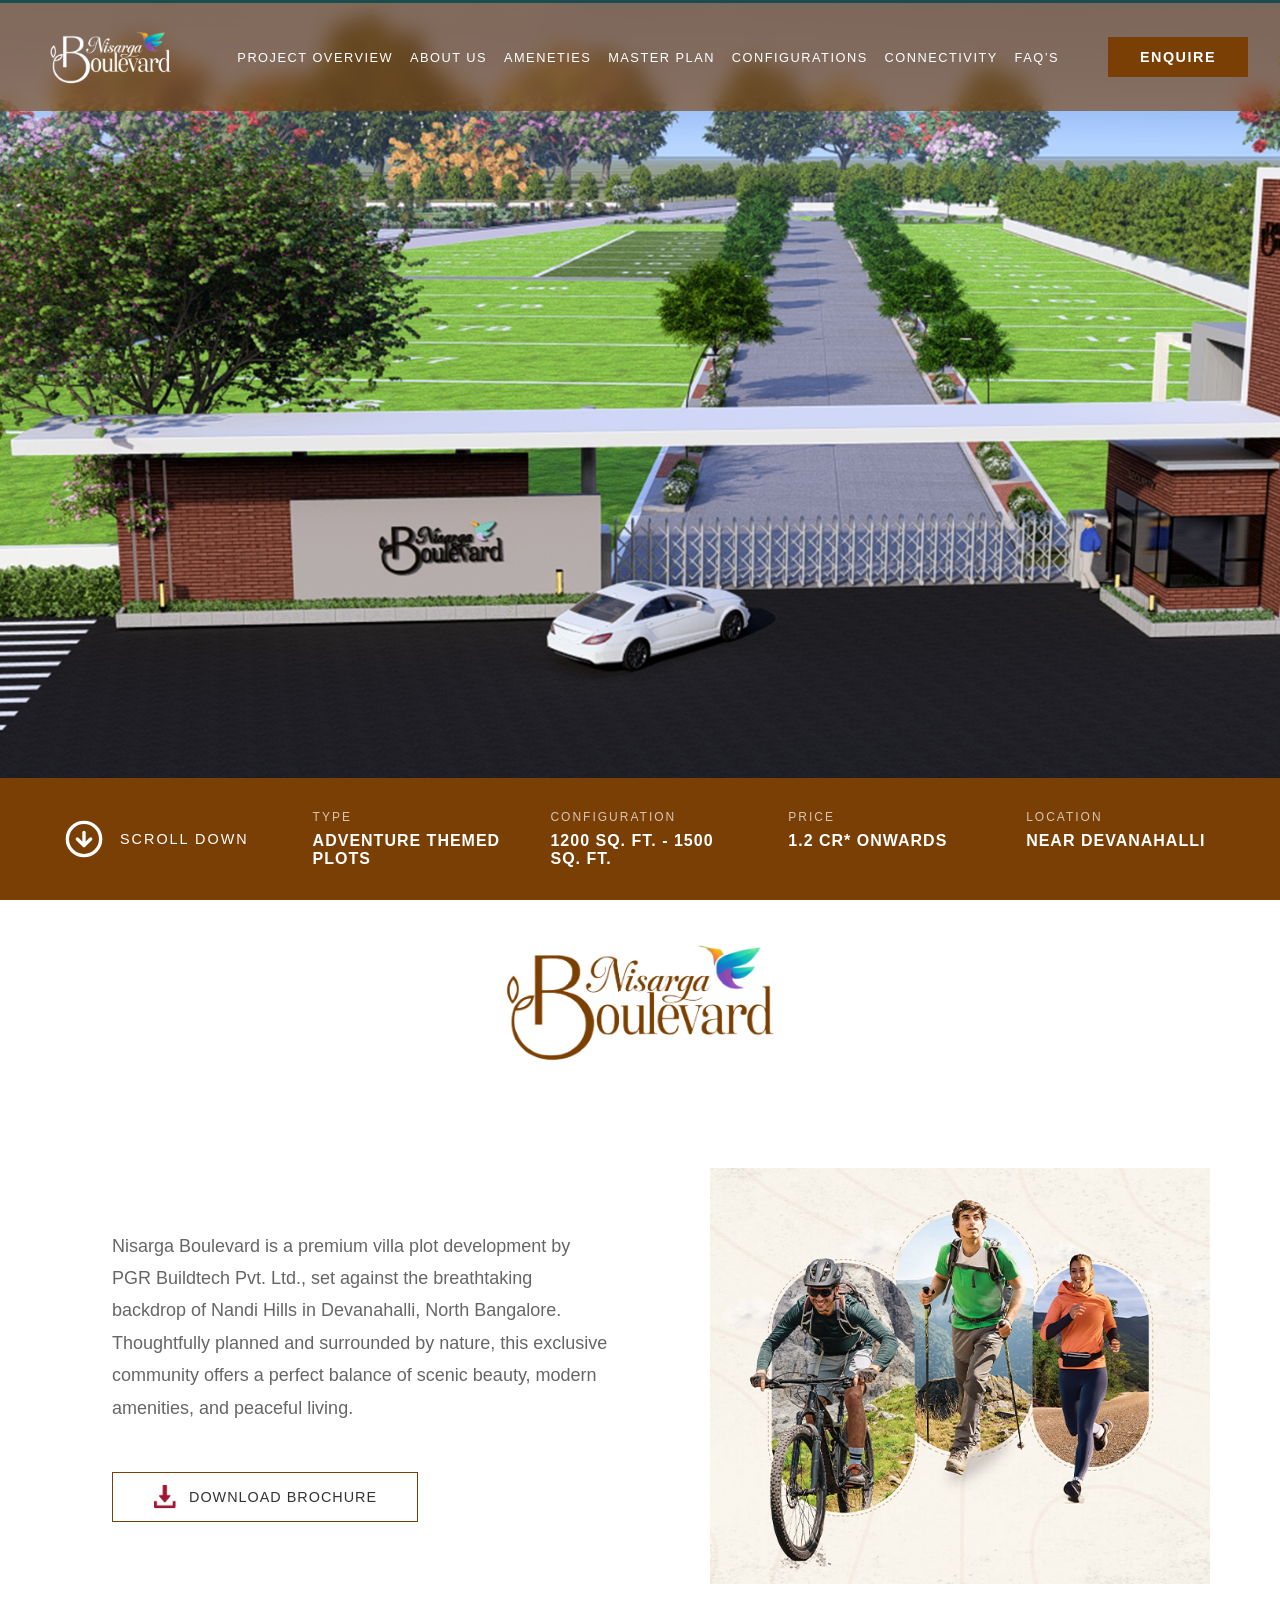
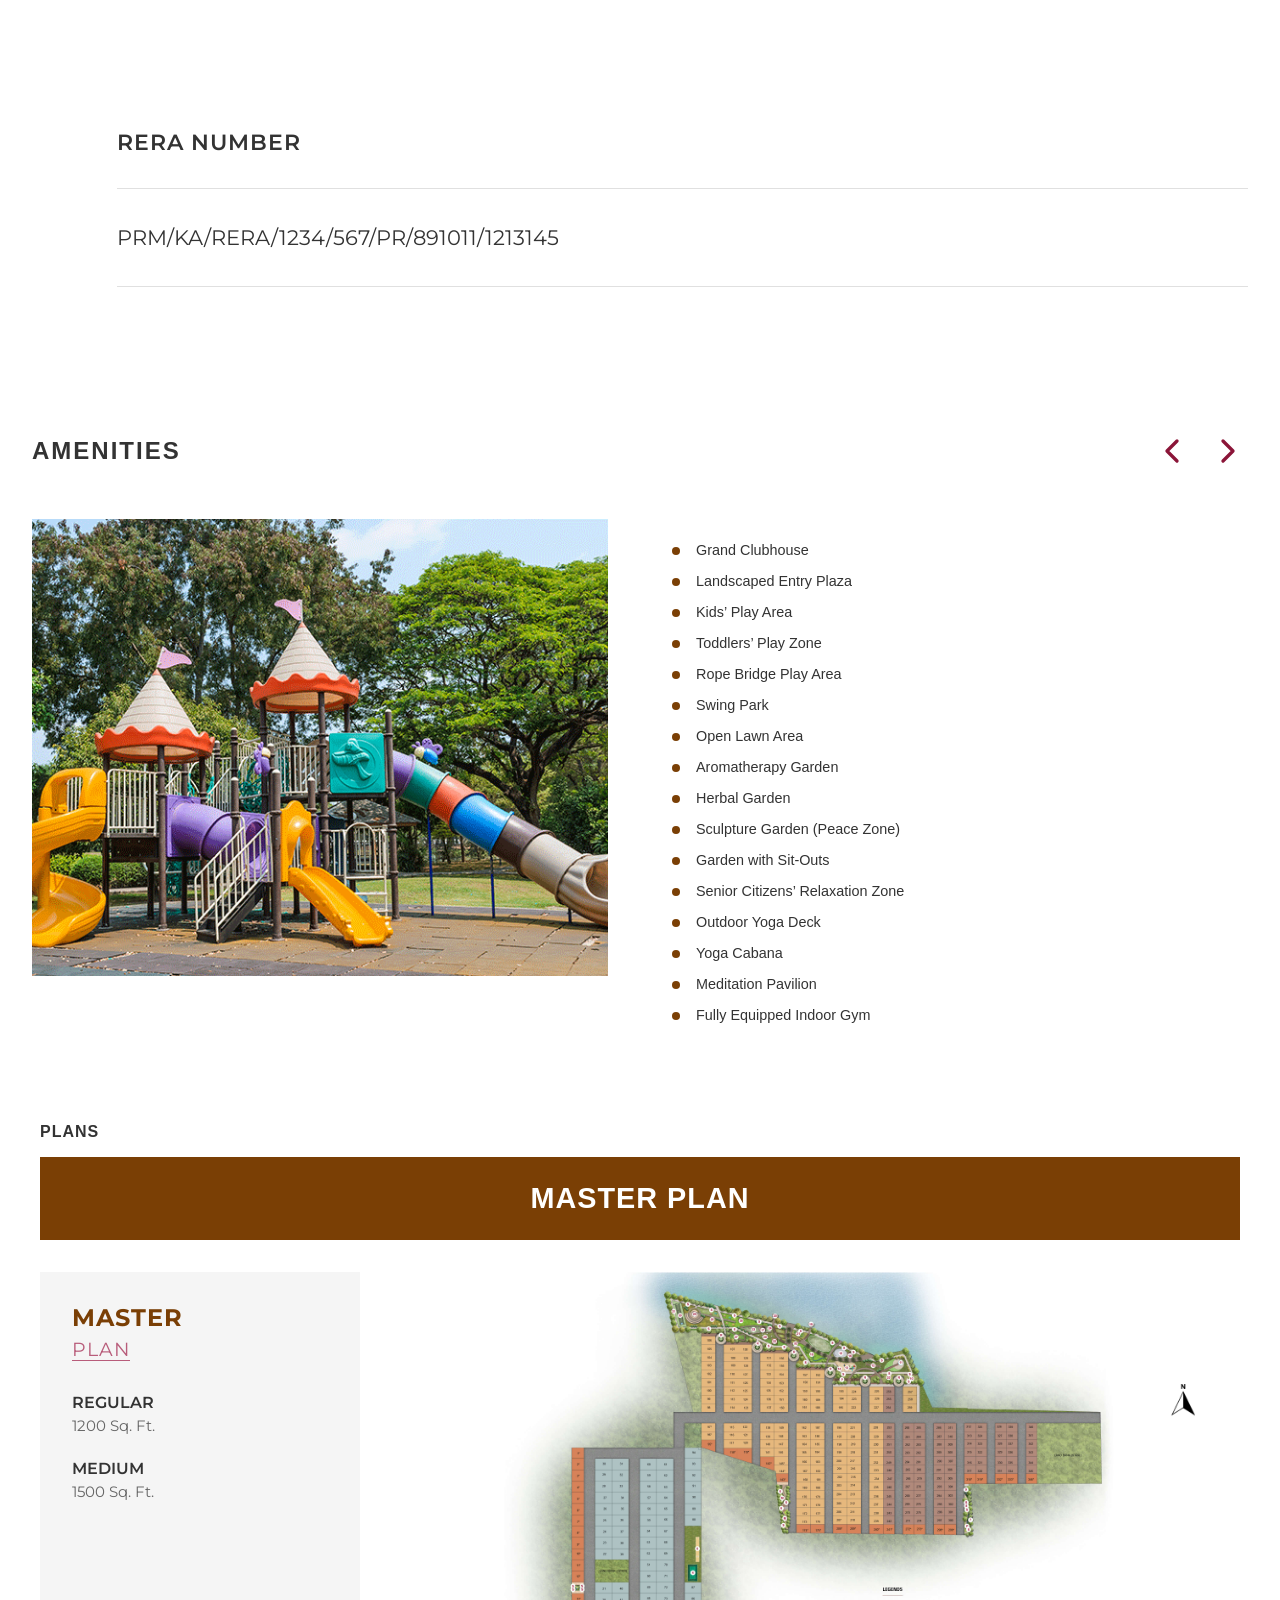
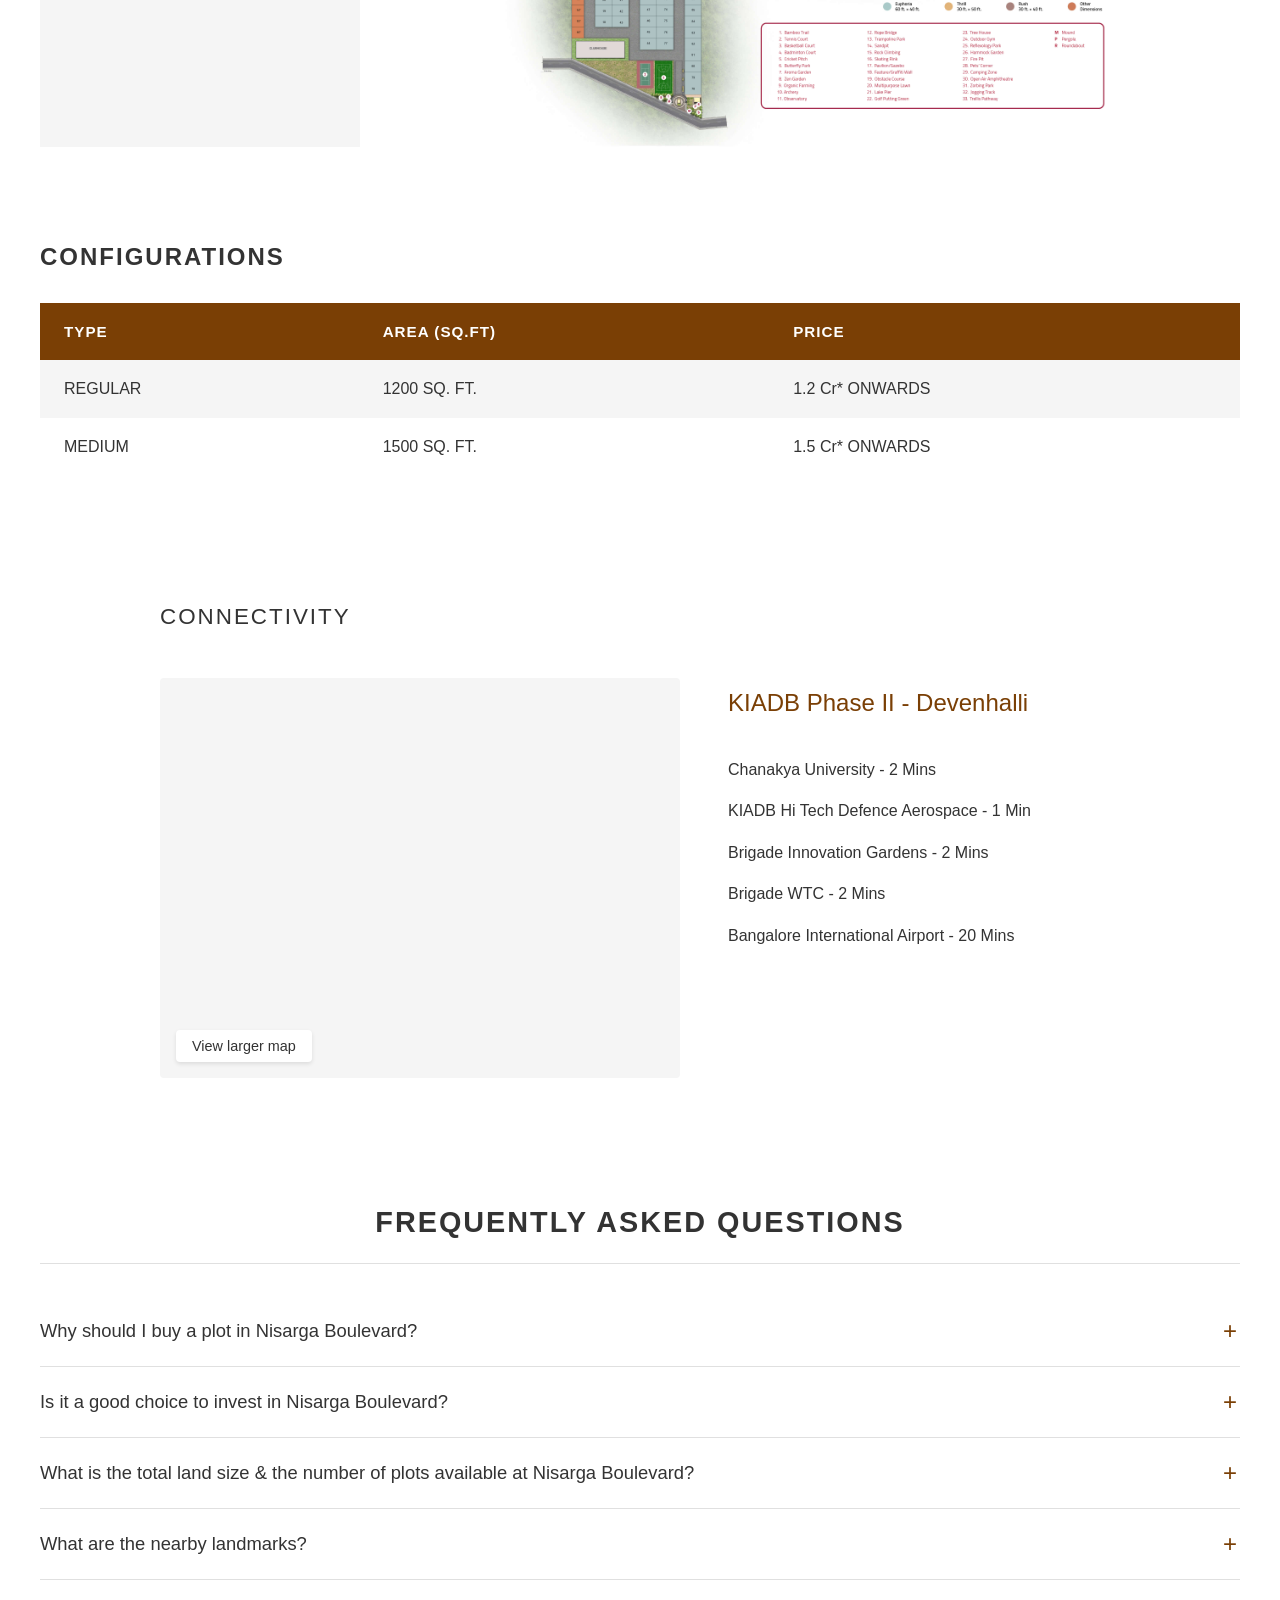
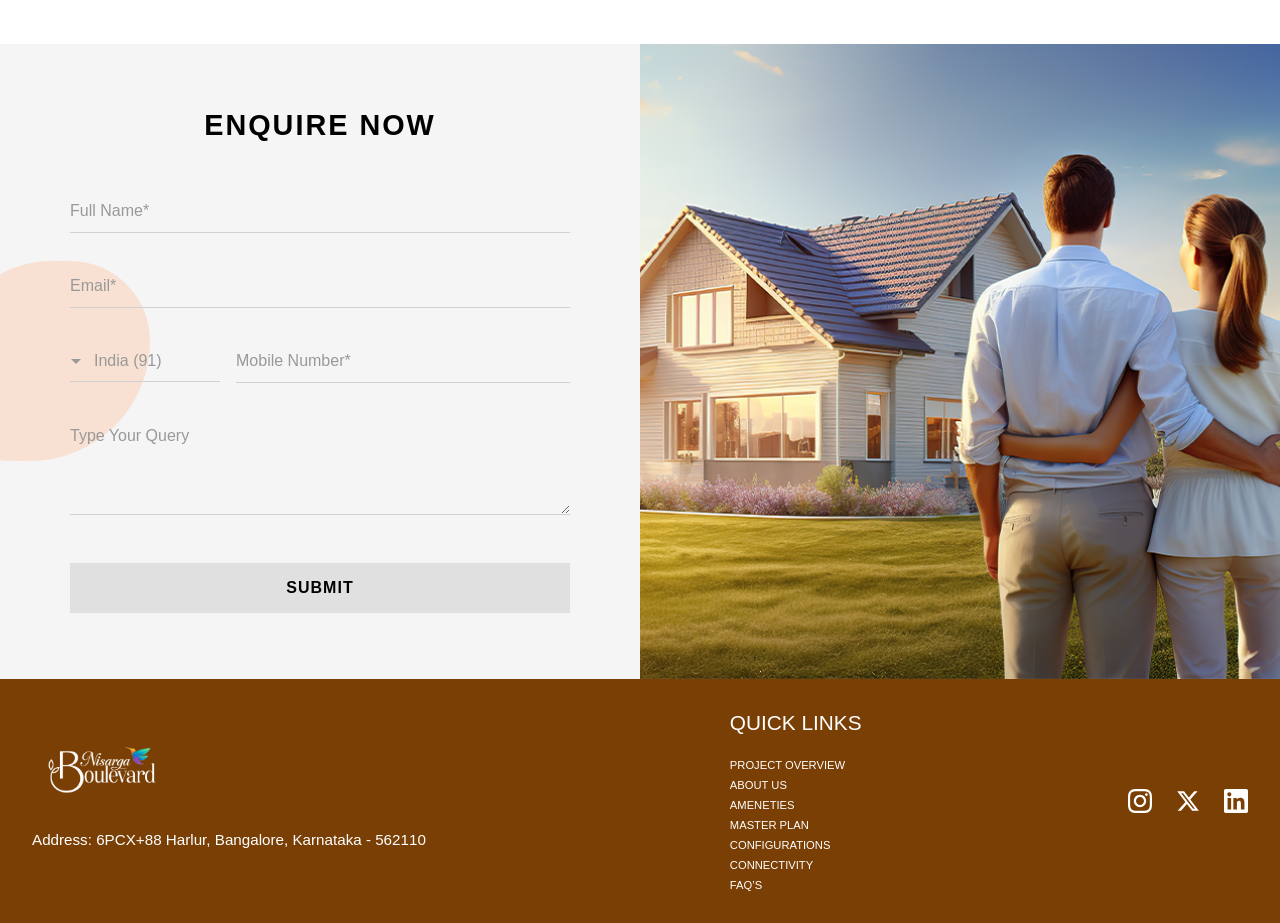
==== index.html @ 6117f3c2 "Changes completed" ====
<!DOCTYPE html>
<html lang="en">
<head>
    <meta charset="UTF-8">
    <meta name="viewport" content="width=device-width, initial-scale=1.0">
    <title>Century - Thinking Ahead</title>
    <link rel="preconnect" href="https://fonts.googleapis.com">
    <link rel="preconnect" href="https://fonts.gstatic.com" crossorigin>
    <link href="https://fonts.googleapis.com/css2?family=Montserrat:wght@300;400;600&display=swap" rel="stylesheet">
    <link rel="stylesheet" href="styles/globals.css">
    <link rel="stylesheet" href="components/navbar/navbar.css">
    <link rel="stylesheet" href="components/hero/hero.css">
    <link rel="stylesheet" href="components/middle/middle.css">
    <link rel="stylesheet" href="components/section2/section2.css">
    <link rel="stylesheet" href="components/section3/section3.css">
    <link rel="stylesheet" href="components/section4/section4.css">
    <link rel="stylesheet" href="components/section5/section5.css">
    <link rel="stylesheet" href="components/section6/section6.css">
    <link rel="stylesheet" href="components/section7/section7.css">
    <link rel="stylesheet" href="components/section8/section8.css">
    <link rel="stylesheet" href="components/section9/section9.css">
    <link rel="stylesheet" href="components/section9/section9.css">
    <link rel="stylesheet" href="components/section10/section10.css">
    <link rel="stylesheet" href="components/section11/section11.css">
</head>
    <body>
    <!-- Navbar Section -->
    <nav class="navbar" id="navbar">
        <div class="navbar-container">
            <!-- Logo -->
            <a href="#Home" class="logo">
                <img src="./public/images/logo-white.png" alt="Century Logo" class="logo-image">
            </a>

            <!-- Navigation Links -->
            <div class="nav-links">
                <a href="#Home">PROJECT OVERVIEW</a>
                <a href="#About">ABOUT US</a>
                <a href="#Amenities">AMENETIES</a>
                <a href="#masterplan">MASTER PLAN</a>
                <a href="#Configurations">CONFIGURATIONS</a>
                <a href="#Connectivity">CONNECTIVITY</a>
                <a href="#FAQ">FAQ’S</a>
            </div>

            <!-- Enquire Button -->
            <a href="#Enquiry" class="enquire-button">ENQUIRE</a>

            <!-- Mobile Menu Icon -->
            <button class="menu-icon" id="menuToggle" aria-label="Toggle menu">
                <span></span>
                <span></span>
                <span></span>
            </button>
        </div>

        <!-- Mobile Menu -->
        <div class="mobile-menu" id="mobileMenu">
            <a href="#Home">PROJECT OVERVIEWUS</a>
            <a href="#About">ABOUT US</a>
            <a href="#Amenities">AMENETIES</a>
            <a href="#masterplan">MASTER PLAN</a>
            <a href="#Configurations">CONFIGURATIONS</a>
            <a href="#Connectivity">CONNECTIVITY</a>
            <a href="#FAQ">FAQ’S</a>
            <button class="mobile-enquire-button">ENQUIRE</button>
        </div>
    </nav>

    <!-- Hero Section -->
    <section class="hero" id="Home">
        <!-- Background Images with Fade Animation -->
        <div class="hero-background">
            <div class="hero-image active" id="heroImage1"></div>
            <div class="hero-image" id="heroImage2"></div>
            <!-- Overlay -->
            <div class="hero-overlay"></div>
        </div>

        <!-- Hero Content -->
        <div class="hero-content">
            <div class="download-icon">
                <img src="components/downloadlogo.png" alt="Download" class="download-icon-image">
            </div>
            <!-- <div class="hero-left">
                <h2 class="hero-subtitle">SEEK THE ADVENTURE IN YOU</h2>
                <p class="hero-description">Plots packed with thrills overlooking Nandi Hills</p>
            </div> -->
        </div>

        <!-- Property Info Bar -->
        <div class="property-info-bar">
            <div class="scroll-indicator">
                <svg viewBox="0 0 24 24" fill="none" xmlns="http://www.w3.org/2000/svg">
                    <circle cx="12" cy="12" r="10" stroke="white" stroke-width="2" fill="none"/>
                    <path d="M12 8v8M8 12l4 4 4-4" stroke="white" stroke-width="2" stroke-linecap="round" stroke-linejoin="round"/>
                </svg>
                <span>SCROLL DOWN</span>
            </div>
            <div class="property-details">
                <div class="property-item">
                    <span class="property-label">TYPE</span>
                    <span class="property-value">ADVENTURE THEMED PLOTS</span>
                </div>
                <div class="property-item">
                    <span class="property-label">CONFIGURATION</span>
                    <span class="property-value">1200 SQ. FT. - 1500 SQ. FT.</span>
                </div>
                <div class="property-item">
                    <span class="property-label">PRICE</span>
                    <span class="property-value">1.2 Cr* Onwards</span>
                </div>
                <div class="property-item">
                    <span class="property-label">LOCATION</span>
                    <span class="property-value">NEAR DEVANAHALLI</span>
                </div>
            </div>
        </div>
    </section>

    <!-- Middle Section -->
    <section class="middle-section">
        <div class="middle-container">
            <img src="./public/images/logo-colored.png" alt="Century Trails" class="middle-image">
        </div>
    </section>

    <!-- Section 2 -->
    <section class="section2" id="About">
        <div class="section2-container">
            <!-- Left Side - Text Content -->
            <div class="section2-left">
                <div class="section2-text">
                    <p>Nisarga Boulevard is a premium villa plot development by PGR Buildtech Pvt. Ltd., set against the breathtaking backdrop of Nandi Hills in Devanahalli, North Bangalore. Thoughtfully planned and surrounded by nature, this exclusive community offers a perfect balance of scenic beauty, modern amenities, and peaceful living.</p>
                </div>
                <a href="#Enquiry" class="download-brochure-button">
                    <img src="components/section3/m21.png" alt="Download Brochure" class="download-brochure-icon">
                    DOWNLOAD BROCHURE
                </a>
            </div>

            <!-- Right Side - Image Collage -->
            <div class="section2-right">
                <img src="components/section2/page2.jpg" alt="Adventure Activities" class="section2-image">
            </div>
        </div>
    </section>

    <!-- Section 3 - RERA Numbers -->
    <section class="section3">
        <div class="section3-container">
            <h2 class="section3-heading">RERA NUMBER</h2>
            <div class="section3-divider"></div>
            <div class="section3-rera-list">
                <p class="rera-number">PRM/KA/RERA/1234/567/PR/891011/1213145</p>
            </div>
            <div class="section3-divider-bottom"></div>
        </div>
    </section>

    <!-- Section 4 - Amenities -->
    <section class="section4" id="Amenities">
        <div class="section4-header">
            <h2 class="section4-header-title">AMENITIES</h2>
            <div class="section4-nav-arrows">
                <button class="nav-arrow" id="amenitiesPrev" aria-label="Previous">
                    <svg viewBox="0 0 24 24" fill="none" xmlns="http://www.w3.org/2000/svg">
                        <path d="M15 18l-6-6 6-6" stroke="currentColor" stroke-width="2" stroke-linecap="round" stroke-linejoin="round"/>
                    </svg>
                </button>
                <button class="nav-arrow" id="amenitiesNext" aria-label="Next">
                    <svg viewBox="0 0 24 24" fill="none" xmlns="http://www.w3.org/2000/svg">
                        <path d="M9 18l6-6-6-6" stroke="currentColor" stroke-width="2" stroke-linecap="round" stroke-linejoin="round"/>
                    </svg>
                </button>
            </div>
        </div>
        <div class="section4-container">
            <!-- Section 1: The Leisure -->
            <div class="section4-content active" data-section="0">
                <!-- Left Side - Image -->
                <div class="section4-left">
                    <img src="./public/images/amenities-1.png" alt="The Leisure" class="section4-image">
                </div>

                <!-- Right Side - Content -->
                <div class="section4-right">
                    <!-- <h3 class="section4-content-heading">The Leisure</h3> -->
                    <ul class="section4-list">
                        <li class="section4-list-item">Grand Clubhouse</li>
                        <li class="section4-list-item">Landscaped Entry Plaza</li>
                        <li class="section4-list-item">Kids’ Play Area</li>
                        <li class="section4-list-item">Toddlers’ Play Zone</li>
                        <li class="section4-list-item">Rope Bridge Play Area</li>
                        <li class="section4-list-item">Swing Park</li>
                        <li class="section4-list-item">Open Lawn Area</li>
                        <li class="section4-list-item">Aromatherapy Garden</li>
                        <li class="section4-list-item">Herbal Garden</li>
                        <li class="section4-list-item">Sculpture Garden (Peace Zone)</li>
                        <li class="section4-list-item">Garden with Sit-Outs</li>
                        <li class="section4-list-item">Senior Citizens’ Relaxation Zone</li>
                        <li class="section4-list-item">Outdoor Yoga Deck</li>
                        <li class="section4-list-item">Yoga Cabana</li>
                        <li class="section4-list-item">Meditation Pavilion</li>
                        <li class="section4-list-item">Fully Equipped Indoor Gym</li>
                    </ul>
                </div>
            </div>

            <!-- Section 2: The Adventure -->
            <div class="section4-content" data-section="1">
                <!-- Left Side - Image -->
                <div class="section4-left">
                    <img src="./public/images/amenities-2.png" alt="The Adventure" class="section4-image">
                </div>

                <!-- Right Side - Content -->
                <div class="section4-right">
                    <!-- <h3 class="section4-content-heading">The Adventure</h3> -->
                    <ul class="section4-list">
                        <li class="section4-list-item">Outdoor Fitness Gym</li>
                        <li class="section4-list-item">Zumba & Dance Floor</li>
                        <li class="section4-list-item">Aerobics Studio</li>
                        <li class="section4-list-item">Indoor Games Room (Chess & Carrom)</li>
                        <li class="section4-list-item">Table Tennis Zone</li>
                        <li class="section4-list-item">Billiards Room</li>
                        <li class="section4-list-item">Multipurpose Hall</li>
                        <li class="section4-list-item">Cafeteria</li>
                        <li class="section4-list-item">Library & Reading Lounge</li>
                        <li class="section4-list-item">Guest Rooms</li>
                        <li class="section4-list-item">Clinic / First-Aid Center</li>
                        <li class="section4-list-item">Cycling Track</li>
                        <li class="section4-list-item">Jogging Track</li>
                        <li class="section4-list-item">Futsal Court</li>
                        <li class="section4-list-item">Basketball Court</li>
                        <li class="section4-list-item">Pet Park / Pet Zone</li>
                        <!-- <li class="section4-list-item">Community Gathering Space</li> -->
                    </ul>
                </div>
            </div>
            <div class="section4-content" data-section="1">
                <!-- Left Side - Image -->
                <div class="section4-left">
                    <img src="./public/images/amenities-3.png" alt="The Adventure" class="section4-image">
                </div>

                <!-- Right Side - Content -->
                <div class="section4-right">
                    <!-- <h3 class="section4-content-heading">The Adventure</h3> -->
                    <ul class="section4-list">
                        <li class="section4-list-item">Children’s Activity Lawn</li>
                        <li class="section4-list-item">Event Lawn</li>
                        <li class="section4-list-item">Amphitheatre Seating</li>
                        <li class="section4-list-item">Water Feature / Reflective Pool</li>
                        <li class="section4-list-item">Rainwater Harvesting System</li>
                        <li class="section4-list-item">Underground Recharge Pits</li>
                        <li class="section4-list-item">Underground Electrification</li>
                        <li class="section4-list-item">Wide CC Roads</li>
                        <li class="section4-list-item">Street Lighting</li>
                        <li class="section4-list-item">24/7 CCTV Surveillance</li>
                        <li class="section4-list-item">Secured Gated Entry</li>
                        <li class="section4-list-item">Dedicated Visitor Parking</li>
                        <li class="section4-list-item">Landscaped Walkways</li>
                        <li class="section4-list-item">Seating Pergolas</li>
                        <!-- <li class="section4-list-item">Open-Air Fitness Zones</li> -->
                        <li class="section4-list-item">Senior Walking Track</li>
                        <li class="section4-list-item">Eco-Friendly Green Spaces</li>
                    </ul>
                </div>
            </div>
        </div>
    </section>

    <!-- Section 5 - A World of Experience -->
    <!-- <section class="section5">
        <div class="section5-container">
            <h2 class="section5-heading">A WORLD OF EXPERIENCE</h2>
            <div class="section5-icons-grid">
                <div class="section5-icon-item">
                    <img src="components/section5/zorbingpark.svg" alt="Zorbing Park" class="section5-icon">
                    <p class="section5-icon-label">Zorbing Park</p>
                </div>
                <div class="section5-icon-item">
                    <img src="components/section5/Skating Rink.svg" alt="Skating Rink" class="section5-icon">
                    <p class="section5-icon-label">Skating Rink</p>
                </div>
                <div class="section5-icon-item">
                    <img src="components/section5/Rock Climbing.svg" alt="Rock Climbing" class="section5-icon">
                    <p class="section5-icon-label">Rock Climbing</p>
                </div>
                <div class="section5-icon-item">
                    <img src="components/section5/Obstacle Course.svg" alt="Obstacle Course" class="section5-icon">
                    <p class="section5-icon-label">Obstacle Course</p>
                </div>
                
                <div class="section5-icon-item">
                    <img src="components/section5/Camping Zone.svg" alt="Camping Zone" class="section5-icon">
                    <p class="section5-icon-label">Camping Zone</p>
                </div>
                <div class="section5-icon-item">
                    <img src="components/section5/Tree House.svg" alt="Tree House" class="section5-icon">
                    <p class="section5-icon-label">Tree House</p>
                </div>
                <div class="section5-icon-item">
                    <img src="components/section5/Observatory Deck.svg" alt="Observatory Deck" class="section5-icon">
                    <p class="section5-icon-label">Observatory Deck</p>
                </div>
                <div class="section5-icon-item">
                    <img src="components/section5/Lake Pier.svg" alt="Lake Pier" class="section5-icon">
                    <p class="section5-icon-label">Lake Pier</p>
                </div>
            </div>
        </div>
    </section> -->

    <!-- Section 6 - Master Plan -->
    <section class="section6" id="masterplan">
        <div class="section6-wrapper">
            <!-- Plans Label -->
            <p class="section6-plans-label">PLANS</p>

            <!-- Red Banner -->
            <div class="section6-red-banner">
                <!-- <button class="section6-banner-arrow" id="planPrev" aria-label="Previous">
                    <svg viewBox="0 0 24 24" fill="none" xmlns="http://www.w3.org/2000/svg">
                        <path d="M15 18l-6-6 6-6" stroke="currentColor" stroke-width="2" stroke-linecap="round" stroke-linejoin="round"/>
                    </svg>
                </button> -->
                <div class="section6-banner-content">
                    <h2 class="section6-banner-title">MASTER PLAN</h2>
                    <!-- <h3 class="section6-banner-subtitle">PLAN</h3> -->
                </div>
                <!-- <button class="section6-banner-arrow" id="planNext" aria-label="Next">
                    <svg viewBox="0 0 24 24" fill="none" xmlns="http://www.w3.org/2000/svg">
                        <path d="M9 18l6-6-6-6" stroke="currentColor" stroke-width="2" stroke-linecap="round" stroke-linejoin="round"/>
                    </svg>
                </button> -->
            </div>

            <!-- Main Container - List and Image -->
            <div class="section6-container">
                <!-- Left Side - List -->
                <div class="section6-left">
                    <div class="section6-plan-header">
                        <h2 class="section6-plan-header-main">MASTER</h2>
                        <h3 class="section6-plan-header-sub">PLAN</h3>
                    </div>
                    <ul class="section6-plan-list">
                        <li class="section6-plan-item">
                            <p class="section6-plan-name">REGULAR</p>
                            <p class="section6-plan-size">1200 Sq. Ft.</p>
                        </li>
                        <li class="section6-plan-item">
                            <p class="section6-plan-name">MEDIUM</p>
                            <p class="section6-plan-size">1500 Sq. Ft.</p>
                        </li>
                        <!-- <li class="section6-plan-item">
                            <p class="section6-plan-name">Euphoria</p>
                            <p class="section6-plan-size">2400 Sq. Ft.</p>
                        </li> -->
                    </ul>
                </div>

                <!-- Right Side - Master Plan Image -->
                <div class="section6-right">
                    <img src="components/section6/page4.jpg" alt="Master Plan" class="section6-plan-image">
                </div>
            </div>
        </div>
    </section>

    <!-- Section 7 - Configurations -->
    <section class="section7" id="Configurations">
        <div class="section7-container">
            <h2 class="section7-title">CONFIGURATIONS</h2>
            <table class="section7-table">
                <thead class="section7-table-header">
                    <tr>
                        <th>TYPE</th>
                        <th>AREA (SQ.FT)</th>
                        <th>PRICE</th>
                    </tr>
                </thead>
                <tbody class="section7-table-body">
                    <tr>
                        <td>REGULAR</td>
                        <td>1200 SQ. FT.</td>
                        <td>1.2 Cr* ONWARDS</td>
                    </tr>
                    <tr>
                        <td>MEDIUM</td>
                        <td>1500 SQ. FT.</td>
                        <td>1.5 Cr* ONWARDS</td>
                    </tr>
                </tbody>
            </table>
        </div>
    </section>

    <!-- Section 8 - Connectivity -->
    <section class="section8" id="Connectivity">
        <div class="section8-container">
            <!-- Left Side - Connectivity and Map -->
            <div class="section8-left">
                <h2 class="section8-connectivity-title">CONNECTIVITY</h2>
                <div class="section8-map-container">
                    <iframe 
                        class="section8-map-iframe"
                        src="https://www.google.com/maps?q=Century+Trails,+Devasthanada,+Karnataka+562164&output=embed"
                        allowfullscreen=""
                        loading="lazy"
                        referrerpolicy="no-referrer-when-downgrade"
                        title="Century Trails Location">
                    </iframe>
                    <button class="section8-view-larger-button" onclick="window.open('https://maps.app.goo.gl/n7AbHunjhoRv6Czq5', '_blank')">
                        View larger map
                    </button>
                </div>
            </div>

            <!-- Right Side - Thrills In The Vicinity -->
            <div class="section8-right">
                <h3 class="section8-vicinity-title">KIADB Phase II - Devenhalli</h3>
                <ul class="section8-vicinity-list">
                    <li class="section8-vicinity-item"> </li>
                    <li class="section8-vicinity-item">Chanakya University - 2 Mins</li>
                    <li class="section8-vicinity-item">KIADB Hi Tech Defence Aerospace - 1 Min</li>
                    <li class="section8-vicinity-item">Brigade Innovation Gardens - 2 Mins</li>
                    <li class="section8-vicinity-item">Brigade WTC - 2 Mins</li>
                    <li class="section8-vicinity-item">Bangalore International Airport - 20 Mins</li>
                </ul>
            </div>
        </div>
    </section>

    <!-- Section 9 - FAQ -->
    <section class="section9" id="FAQ">
        <div class="section9-container">
            <h2 class="section9-title">FREQUENTLY ASKED QUESTIONS</h2>
            <div class="section9-divider"></div>
            <ul class="section9-faq-list">
                <li class="section9-faq-item">
                    <button class="section9-question">
                        <span>Why should I buy a plot in Nisarga Boulevard?</span>
                        <span class="section9-question-icon">+</span>
                    </button>
                    <div class="section9-answer">
                        <p class="section9-answer-content">Nisarga Boulevard, located in Devanahalli, off the STRR, is distinguished as one of the good-plotted developments in North Bangalore. This project offers convenient accessibility to Kempegowda International Airport Road, Hyderabad Road, STRR, and Bengaluru City, facilitating seamless connectivity.</p>
                    </div>
                </li>
                <li class="section9-faq-item">
                    <button class="section9-question">
                        <span>Is it a good choice to invest in Nisarga Boulevard?</span>
                        <span class="section9-question-icon">+</span>
                    </button>
                    <div class="section9-answer">
                        <p class="section9-answer-content">Yes, it is a good choice to invest in Nisarga Boulevard. The project shows significant potential for appreciation in the coming years, given the ongoing government investments and commercial advancements. Projections indicate the creation of more than 5,00,000 jobs within the next five years, further enhancing its appeal.</p>
                    </div>
                </li>
                <li class="section9-faq-item">
                    <button class="section9-question">
                        <span>What is the total land size & the number of plots available at Nisarga Boulevard?</span>
                        <span class="section9-question-icon">+</span>
                    </button>
                    <div class="section9-answer">
                        <p class="section9-answer-content">The total land size of the plot is 20 acres and the number of plots available is 250.</p>
                    </div>
                </li>
                <li class="section9-faq-item">
                    <button class="section9-question">
                        <span>What are the nearby landmarks?</span>
                        <span class="section9-question-icon">+</span>
                    </button>
                    <div class="section9-answer">
                        <p class="section9-answer-content">Following are the surrounding landmarks in proximity to Nisarga Boulevard.</p>
                        <ul class="section9-answer-list">
                            <li>KIADB Phase II - Devenhalli </li>
                            <li>Chanakya University - 2 Mins</li>
                            <li>KIADB Hi Tech Defence Aerospace - 1 Min</li>
                            <li>Brigade Innovation Gardens - 2 Mins</li>
                            <li>Brigade Innovation Gardens - 2 Mins</li>
                            <li>Bangalore International Airport - 20 Mins</li>
                        </ul>
                    </div>
                </li>
            </ul>
        </div>
    </section>

    <!-- Section 10 - Contact/Enquiry Form -->
    <section class="section10" id="Enquiry">
        <div class="section10-container">
            <!-- Left Side - Enquiry Form -->
            <div class="section10-left">
                <div class="section10-blob"></div>
                <div class="section10-form-container">
                    <h2 class="section10-title">ENQUIRE NOW</h2>
                    <form class="section10-form">
                        <div class="section10-form-group">
                            <input type="text" class="section10-input" placeholder="Full Name*" required>
                        </div>
                        <div class="section10-form-group">
                            <input type="email" class="section10-input" placeholder="Email*" required>
                        </div>
                        <div class="section10-form-row">
                            <div class="section10-form-group">
                                <select class="section10-select" required>
                                    <option value="">India (91)</option>
                                    <option value="91">India (91)</option>
                                </select>
                            </div>
                            <div class="section10-form-group">
                                <input type="tel" class="section10-input" placeholder="Mobile Number*" required>
                            </div>
                        </div>
                        <!-- <div class="section10-form-group">
                            <select class="section10-select" required>
                                <option value="">Century Trails</option>
                                <option value="century-trails">Century Trails</option>
                            </select>
                        </div> -->
                        <div class="section10-form-group">
                            <textarea class="section10-textarea" placeholder="Type Your Query" rows="4"></textarea>
                        </div>
                        <!-- <div class="section10-checkbox-group">
                            <input type="checkbox" class="section10-checkbox" id="consent" required>
                            <label for="consent" class="section10-checkbox-label">
                                I agree to receive updates & offers via WhatsApp, SMS, Email & Web.
                            </label>
                        </div> -->
                        <button type="submit" class="section10-submit-button">SUBMIT</button>
                    </form>
                </div>
            </div>
            <!-- Right Side - Image -->
            <div class="section10-right">
                <img src="./public/images/contact-us.png" alt="Contact" class="section10-image">
            </div>
        </div>
    </section>

    <!-- Scripts -->
    <script src="components/navbar/navbar.js"></script>
    <script src="components/hero/hero.js"></script>
    <script src="components/section4/section4.js"></script>
    <script src="components/section9/section9.js"></script>
    <script src="components/section10/section10.js"></script>

    <!-- Section 11 - Footer -->
    <footer class="section11">
        <!-- Upper Section - White Background -->
        <div class="section11-upper">
            <div class="section11-upper-container">
                <!-- Left Side - Company Information -->
                <div class="section11-left">
                    <div class="section11-logo-container">
                        <img src="./public/images/logo-white.png" alt="Century Logo" class="section11-logo">
                        <!-- <img src="components/section11/logo-50years.svg" alt="50 Years Badge" class="section11-50years-badge"> -->
                    </div>
                    <p class="section11-address">
                        Address: 6PCX+88 Harlur, Bangalore, Karnataka - 562110
                    </p>
                </div>

                
                <!-- Middle Section - Other Projects -->
                <!-- <div class="section11-middle">
                    <div class="section11-projects-header">
                        <h3 class="section11-projects-title">OTHER PROJECTS</h3>
                        <a href="#" class="section11-view-all">
                            <span class="section11-arrow">→</span>
                            <span>VIEW ALL PROPERTIES</span>
                        </a>
                    </div>
                </div> -->
                 <div class="section11-footer-links-container">
                    <h3 class="section11-footer-links-title">QUICK LINKS</h3>
                    <a href="#Home" class="section11-footer-link">PROJECT OVERVIEW</a>
                    <a href="#About" class="section11-footer-link">ABOUT US</a>
                    <a href="#Amenities" class="section11-footer-link">AMENETIES</a>
                    <a href="#masterplan" class="section11-footer-link">MASTER PLAN</a>
                    <a href="#Configurations" class="section11-footer-link">CONFIGURATIONS</a>
                    <a href="#Connectivity" class="section11-footer-link">CONNECTIVITY</a>
                    <a href="#FAQ" class="section11-footer-link">FAQ’S</a>
                 </div>

                <!-- Right Side - Social Media & Certification -->
                <div class="section11-right">
                    <div class="section11-social-container">
                        <div class="section11-social-icons">
                            <svg class="section11-social-icon" viewBox="0 0 24 24" fill="currentColor">
                                <path d="M12 2.163c3.204 0 3.584.012 4.85.07 3.252.148 4.771 1.691 4.919 4.919.058 1.265.069 1.645.069 4.849 0 3.205-.012 3.584-.069 4.849-.149 3.225-1.664 4.771-4.919 4.919-1.266.058-1.644.07-4.85.07-3.204 0-3.584-.012-4.849-.07-3.26-.149-4.771-1.699-4.919-4.92-.058-1.265-.07-1.644-.07-4.849 0-3.204.013-3.583.07-4.849.149-3.227 1.664-4.771 4.919-4.919 1.266-.057 1.645-.069 4.849-.069zm0-2.163c-3.259 0-3.667.014-4.947.072-4.358.2-6.78 2.618-6.98 6.98-.059 1.281-.073 1.689-.073 4.948 0 3.259.014 3.668.072 4.948.2 4.358 2.618 6.78 6.98 6.98 1.281.058 1.689.072 4.948.072 3.259 0 3.668-.014 4.948-.072 4.354-.2 6.782-2.618 6.979-6.98.059-1.28.073-1.689.073-4.948 0-3.259-.014-3.667-.072-4.947-.196-4.354-2.617-6.78-6.979-6.98-1.281-.059-1.69-.073-4.949-.073zm0 5.838c-3.403 0-6.162 2.759-6.162 6.162s2.759 6.163 6.162 6.163 6.162-2.759 6.162-6.163c0-3.403-2.759-6.162-6.162-6.162zm0 10.162c-2.209 0-4-1.79-4-4 0-2.209 1.791-4 4-4s4 1.791 4 4c0 2.21-1.791 4-4 4zm6.406-11.845c-.796 0-1.441.645-1.441 1.44s.645 1.44 1.441 1.44c.795 0 1.439-.645 1.439-1.44s-.644-1.44-1.439-1.44z"/>
                            </svg>
                            <svg class="section11-social-icon" viewBox="0 0 24 24" fill="currentColor">
                                <path d="M18.244 2.25h3.308l-7.227 8.26 8.502 11.24H16.17l-5.214-6.817L4.99 21.75H1.68l7.73-8.835L1.254 2.25H8.08l4.713 6.231zm-1.161 17.52h1.833L7.084 4.126H5.117z"/>
                            </svg>
                            <svg class="section11-social-icon" viewBox="0 0 24 24" fill="currentColor">
                                <path d="M20.447 20.452h-3.554v-5.569c0-1.328-.027-3.037-1.852-3.037-1.853 0-2.136 1.445-2.136 2.939v5.667H9.351V9h3.414v1.561h.046c.477-.9 1.637-1.85 3.37-1.85 3.601 0 4.267 2.37 4.267 5.455v6.286zM5.337 7.433c-1.144 0-2.063-.926-2.063-2.065 0-1.138.92-2.063 2.063-2.063 1.14 0 2.064.925 2.064 2.063 0 1.139-.925 2.065-2.064 2.065zm1.782 13.019H3.555V9h3.564v11.452zM22.225 0H1.771C.792 0 0 .774 0 1.729v20.542C0 23.227.792 24 1.771 24h20.451C23.2 24 24 23.227 24 22.271V1.729C24 .774 23.2 0 22.222 0h.003z"/>
                            </svg>
                        </div>
                        <!-- <div class="section11-certification">
                            <div class="section11-cert-badge">
                                <div class="section11-cert-banner">Great Place To Work</div>
                                <div class="section11-cert-shield">
                                    Certified<br>MAY 2025-MAY 2026<br>INDIA
                                </div>
                            </div>
                        </div> -->
                    </div>
                </div>
            </div>
        </div>

        <!-- Bottom Section - Maroon Background -->
        <!-- <div class="section11-bottom">
            <div class="section11-bottom-container">
                <div class="section11-nav-links">
                    <a href="#" class="section11-nav-link">Residential</a>
                    <a href="#" class="section11-nav-link">Luxury</a>
                    <a href="#" class="section11-nav-link">Premium</a>
                    <a href="#" class="section11-nav-link">Plotted</a>
                    <a href="#" class="section11-nav-link">Disclaimer</a>
                    <a href="#" class="section11-nav-link">T&C</a>
                    <a href="#" class="section11-nav-link">Privacy</a>
                </div>
                <p class="section11-copyright">© 2026 by Century Real Estate Holdings Pvt. Ltd. All rights reserved.</p>
            </div>
        </div> -->
    </footer>
</body>
</html>
---- styles/globals.css ----
* {
    box-sizing: border-box;
    padding: 0;
    margin: 0;
}

html,
body {
    max-width: 100vw;
    overflow-x: hidden;
    scroll-behavior: smooth;
}

body {
    font-family: -apple-system, BlinkMacSystemFont, 'Segoe UI', 'Roboto', 'Oxygen',
        'Ubuntu', 'Cantarell', 'Fira Sans', 'Droid Sans', 'Helvetica Neue',
        sans-serif;
    -webkit-font-smoothing: antialiased;
    -moz-osx-font-smoothing: grayscale;
}

a {
    color: inherit;
    text-decoration: none;
}
---- components/navbar/navbar.css ----
.navbar {
    position: fixed;
    top: 0;
    left: 0;
    right: 0;
    z-index: 1000;
    transition: all 0.3s ease-in-out;
    padding: 0;
    /* background: rgba(139, 21, 56, 0.3); */
    background: #7a3f059b;
    backdrop-filter: blur(10px);
    border-top: 3px solid #1A4D4D;
}

/* Scrolled state - solid dark red */
.navbar.scrolled {
    background: #7a3f05;
    border-top: none;
}

.navbar-container {
    max-width: 1400px;
    margin: 0 auto;
    display: flex;
    align-items: center;
    justify-content: space-between;
    padding: 1.5rem 2rem;
    gap: 2rem;
}

/* Logo Styles */
.logo {
    display: flex;
    align-items: center;
    flex-shrink: 0;
}

.logo-image {
    height: 60px;
    width: auto;
    object-fit: contain;
}

/* Navigation Links */
.nav-links {
    display: flex;
    /* gap: 2.5rem; */
    align-items: center;
    flex: 1;
    justify-content: space-evenly;
}

.nav-links a {
    color: white;
    text-decoration: none;
    font-size: 0.8rem;
    font-weight: 500;
    letter-spacing: 1.5px;
    text-transform: uppercase;
    transition: opacity 0.3s ease;
    font-family: 'Arial', sans-serif;
}

.nav-links a:hover {
    opacity: 0.8;
}

/* Enquire Button */
.enquire-button {
    background: #7a3f05;
    color: white;
    border: none;
    padding: 0.75rem 2rem;
    font-size: 0.9rem;
    font-weight: 600;
    letter-spacing: 1.5px;
    text-transform: uppercase;
    cursor: pointer;
    transition: all 0.3s ease;
    font-family: 'Arial', sans-serif;
    white-space: nowrap;
}

.navbar.scrolled .enquire-button {
    background: white;
    color: #7a3f05;
}

.enquire-button:hover {
    opacity: 0.9;
    transform: translateY(-1px);
}

/* Mobile Menu Icon */
.menu-icon {
    display: none;
    flex-direction: column;
    gap: 5px;
    background: none;
    border: none;
    cursor: pointer;
    padding: 0.5rem;
}

.menu-icon span {
    width: 25px;
    height: 2px;
    background: white;
    transition: all 0.3s ease;
}

/* Mobile Menu */
.mobile-menu {
    display: none;
    flex-direction: column;
    gap: 1.5rem;
    padding: 2rem;
    background: rgba(107, 15, 42, 0.98);
    border-top: 1px solid rgba(255, 255, 255, 0.1);
}

.mobile-menu.active {
    display: flex;
}

.mobile-menu a {
    color: white;
    text-decoration: none;
    font-size: 1rem;
    font-weight: 500;
    letter-spacing: 1.5px;
    text-transform: uppercase;
    font-family: 'Arial', sans-serif;
}

.mobile-enquire-button {
    background: white;
    color: #7a3f05;
    border: none;
    padding: 0.75rem 2rem;
    font-size: 0.9rem;
    font-weight: 600;
    letter-spacing: 1.5px;
    text-transform: uppercase;
    cursor: pointer;
    margin-top: 1rem;
    font-family: 'Arial', sans-serif;
}

/* Responsive Design */
@media (max-width: 968px) {
    .nav-links {
        display: none;
    }

    .enquire-button {
        display: none;
    }

    .menu-icon {
        display: flex;
    }

    .navbar-container {
        padding: 1.2rem 1.5rem;
    }

    .logo-image {
        height: 50px;
    }
}

@media (max-width: 480px) {
    .navbar-container {
        padding: 1rem;
    }

    .logo-image {
        height: 45px;
    }
}
---- components/hero/hero.css ----
.hero {
    position: relative;
    width: 100%;
    height: 100vh;
    min-height: 800px;
    overflow: hidden;
    display: flex;
    flex-direction: column;
    justify-content: space-between;
}

/* Background Images Container */
.hero-background {
    position: absolute;
    top: 0;
    left: 0;
    width: 100%;
    height: 100%;
    z-index: 1;
}

.hero-image {
    position: absolute;
    top: 0;
    left: 0;
    width: 100%;
    height: 100%;
    background-size: cover;
    background-position: center;
    background-repeat: no-repeat;
    opacity: 0;
    transition: opacity 2s ease-in-out;
}

.hero-image.active {
    opacity: 1;
}

/* Set background images */
#heroImage1 {
    background-image: url('../../public/images/banner1.png');
}

#heroImage2 {
    background-image: url('../../public/images/banner2.png');
}

/* Overlay */
.hero-overlay {
    position: absolute;
    top: 0;
    left: 0;
    width: 100%;
    height: 100%;
    background: transparent;
    z-index: 2;
}

/* Hero Content */
.hero-content {
    position: relative;
    z-index: 3;
    display: flex;
    justify-content: flex-start;
    align-items: center;
    padding: 4rem;
    height: 100%;
    max-width: 1400px;
    margin: 0 auto;
    width: 100%;
}

/* Left Side Content */
.hero-left {
    display: flex;
    flex-direction: column;
    gap: 1.5rem;
    max-width: 600px;
    align-items: flex-start;
}

.download-icon {
    width: 60px;
    height: 60px;
    display: flex;
    align-items: center;
    justify-content: center;
    cursor: pointer;
    transition: all 0.3s ease;
    position: absolute;
    top: 8rem;
    left: 4rem;
    z-index: 4;
    display: none;
}

.download-icon:hover {
    transform: scale(1.05);
}

.download-icon-image {
    width: 100%;
    height: 100%;
    object-fit: contain;
}

.hero-subtitle {
    font-size: 2rem;
    font-weight: 700;
    color: white;
    text-transform: uppercase;
    letter-spacing: 2px;
    margin: 0;
    font-family: 'Arial', sans-serif;
    line-height: 1.2;
    white-space: nowrap;
    text-align: left;
}

.hero-description {
    font-size: 0.9rem;
    color: white;
    margin: 0;
    font-family: 'Arial', sans-serif;
    line-height: 1.6;
    font-weight: 400;
    text-align: left;
    white-space: nowrap;
}


/* Property Info Bar */
.property-info-bar {
    position: relative;
    z-index: 3;
    background: #7a3f05;
    padding: 2rem 4rem;
    display: flex;
    align-items: center;
    gap: 4rem;
    width: 100%;
    margin: 0;
}

.scroll-indicator {
    display: flex;
    align-items: center;
    gap: 1rem;
    color: white;
    font-size: 0.9rem;
    letter-spacing: 2px;
    text-transform: uppercase;
    font-family: 'Arial', sans-serif;
    font-weight: 500;
}

.scroll-indicator svg {
    width: 40px;
    height: 40px;
    animation: bounce 2s infinite;
}

@keyframes bounce {
    0%, 100% {
        transform: translateY(0);
    }
    50% {
        transform: translateY(10px);
    }
}

.property-details {
    display: grid;
    grid-template-columns: repeat(4, 1fr);
    gap: 3rem;
    flex: 1;
}

.property-item {
    display: flex;
    flex-direction: column;
    gap: 0.5rem;
}

.property-label {
    font-size: 0.75rem;
    color: rgba(255, 255, 255, 0.7);
    letter-spacing: 2px;
    text-transform: uppercase;
    font-family: 'Arial', sans-serif;
    font-weight: 500;
}

.property-value {
    font-size: 1rem;
    color: white;
    letter-spacing: 1px;
    text-transform: uppercase;
    font-family: 'Arial', sans-serif;
    font-weight: 600;
}

/* Responsive Design */
@media (max-width: 1200px) {
    .hero-content {
        padding: 3rem;
    }

    .download-icon {
        top: 6rem;
        left: 3rem;
    }

    .hero-subtitle {
        font-size: 1.8rem;
    }

    .hero-description {
        font-size: 0.85rem;
    }

    .property-info-bar {
        padding: 2rem 3rem;
        width: 100%;
    }

    .property-details {
        gap: 2rem;
    }
}

@media (max-width: 968px) {
    .hero-content {
        padding: 2rem;
    }

    .download-icon {
        top: 5rem;
        left: 2rem;
        width: 50px;
        height: 50px;
    }

    .hero-subtitle {
        font-size: 1.5rem;
        white-space: normal;
    }

    .hero-description {
        font-size: 0.8rem;
        white-space: normal;
    }

    .property-info-bar {
        flex-direction: column;
        align-items: flex-start;
        gap: 2rem;
        padding: 2rem;
        width: 100%;
    }

    .property-details {
        grid-template-columns: repeat(2, 1fr);
        width: 100%;
    }
}

@media (max-width: 640px) {
    .hero {
        min-height: 700px;
    }

    .hero-content {
        padding: 1.5rem;
    }

    .download-icon {
        top: 4rem;
        left: 1.5rem;
        width: 45px;
        height: 45px;
    }

    .hero-subtitle {
        font-size: 1.2rem;
        white-space: normal;
        letter-spacing: 1px;
    }

    .hero-description {
        font-size: 0.75rem;
        white-space: normal;
    }

    .property-info-bar {
        padding: 1.5rem;
        width: 100%;
    }

    .property-details {
        grid-template-columns: 1fr;
        gap: 1.5rem;
    }
}
---- components/middle/middle.css ----
.middle-section {
    width: 100%;
    background: white;
    padding: 2rem 1rem;
    display: flex;
    justify-content: center;
    align-items: center;
}

.middle-container {
    max-width: 700px;
    width: 100%;
    display: flex;
    justify-content: center;
    align-items: center;
}

.middle-image {
    max-width: 50%;
    height: auto;
    object-fit: contain;
}

/* Responsive Design */
@media (max-width: 968px) {
    .middle-section {
        padding: 1.5rem 0.75rem;
    }

    .middle-container {
        max-width: 600px;
    }

    .middle-image {
        max-width: 60%;
    }
}

@media (max-width: 640px) {
    .middle-section {
        padding: 1rem 0.5rem;
    }

    .middle-container {
        max-width: 100%;
    }

    .middle-image {
        max-width: 70%;
    }
}
---- components/section2/section2.css ----
.section2 {
    width: 100%;
    background: white;
    padding: 4rem 2rem;
    display: flex;
    justify-content: center;
    align-items: center;
}

.section2-container {
    max-width: 1400px;
    width: 100%;
    display: grid;
    grid-template-columns: 1fr 1fr;
    gap: 4rem;
    align-items: center;
}

/* Left Section - Text Content */
.section2-left {
    display: flex;
    flex-direction: column;
    gap: 2.5rem;
    margin-left: 5rem;
}

.section2-text {
    font-size: 1.125rem;
    color: #666;
    line-height: 1.8;
    font-family: 'Arial', sans-serif;
    font-weight: 300;
    max-width: 600px;
    letter-spacing: normal;
}

.section2-text p {
    margin: 0;
}

.download-brochure-button {
    display: inline-flex;
    align-items: center;
    gap: 0.75rem;
    padding: 0.75rem 2.5rem;
    border: 1px solid #7a3f05;
    background: transparent;
    color: #333;
    font-size: 0.9rem;
    font-weight: 400;
    text-transform: uppercase;
    letter-spacing: 1px;
    cursor: pointer;
    transition: all 0.3s ease;
    font-family: 'Arial', sans-serif;
    width: fit-content;
    margin-top: 0.5rem;
}

.download-brochure-icon {
    width: 24px;
    height: 24px;
    object-fit: contain;
    transition: filter 0.3s ease;
}

.download-brochure-button:hover {
    background: #7a3f05;
    color: white;
}

.download-brochure-button:hover .download-brochure-icon {
    filter: brightness(0) invert(1);
}

/* Right Section - Image */
.section2-right {
    display: flex;
    justify-content: center;
    align-items: center;
}

.section2-image {
    width: 100%;
    max-width: 500px;
    height: auto;
    object-fit: contain;
    display: block;
}

/* Responsive Design */
@media (max-width: 1200px) {
    .section2-container {
        gap: 3rem;
    }
}

@media (max-width: 968px) {
    .section2 {
        padding: 3rem 1.5rem;
    }

    .section2-container {
        grid-template-columns: 1fr;
        gap: 3rem;
    }

    .section2-left {
        margin-left: 0;
    }

    .section2-text {
        font-size: 1rem;
        max-width: 100%;
    }

    .section2-image {
        max-width: 400px;
    }
}

@media (max-width: 640px) {
    .section2 {
        padding: 2rem 1rem;
    }

    .section2-left {
        gap: 2rem;
    }

    .section2-text {
        font-size: 0.95rem;
        line-height: 1.7;
        max-width: 100%;
    }

    .download-brochure-button {
        padding: 0.65rem 2rem;
        font-size: 0.85rem;
    }

    .section2-image {
        max-width: 100%;
    }
}
---- components/section3/section3.css ----
.section3 {
    width: 100%;
    background: white;
    padding: 5rem 2rem;
    display: flex;
    justify-content: center;
    align-items: center;
}

.section3-container {
    max-width: 1400px;
    width: 100%;
    display: flex;
    flex-direction: column;
    align-items: flex-start;
    margin-left: 7%;
}

.section3-heading {
    font-size: 1.4rem;
    color: #333;
    font-family: 'Montserrat', sans-serif;
    font-weight: 600;
    text-transform: uppercase;
    letter-spacing: 1px;
    margin: 0 0 2rem 0;
}

.section3-divider {
    width: 100%;
    max-width: 1200px;
    height: 1px;
    background: #e0e0e0;
    margin: 0 0 2rem 0;
}

.section3-rera-list {
    display: flex;
    flex-direction: column;
    gap: 1.5rem;
    width: 100%;
    max-width: 1200px;
}

.rera-number {
    font-size: 1.3rem;
    color: #333;
    font-family: 'Montserrat', sans-serif;
    font-weight: 400;
    line-height: 1.6;
    margin: 0;
}

.section3-divider-bottom {
    width: 100%;
    max-width: 1200px;
    height: 1px;
    background: #e0e0e0;
    margin: 2rem 0 0 0;
}

/* Responsive Design */
@media (max-width: 968px) {
    .section3 {
        padding: 4rem 1.5rem;
    }

    .section3-container {
        margin-left: 3%;
    }

    .section3-heading {
        font-size: 1.2rem;
        margin-bottom: 1.5rem;
    }

    .rera-number {
        font-size: 1.1rem;
    }

    .section3-divider {
        margin-bottom: 1.5rem;
    }

    .section3-divider-bottom {
        margin-top: 1.5rem;
    }
}

@media (max-width: 640px) {
    .section3 {
        padding: 3rem 1rem;
    }

    .section3-container {
        margin-left: 0;
    }

    .section3-heading {
        font-size: 1.1rem;
        margin-bottom: 1.5rem;
    }

    .rera-number {
        font-size: 1rem;
    }

    .section3-rera-list {
        gap: 1.25rem;
    }
}
---- components/section4/section4.css ----
.section4 {
    width: 100%;
    background: white;
    padding: 4rem 2rem;
    display: flex;
    flex-direction: column;
    justify-content: center;
    align-items: center;
}

.section4-header {
    width: 100%;
    max-width: 1400px;
    display: flex;
    justify-content: space-between;
    align-items: center;
    margin-bottom: 3rem;
}

.section4-header-title {
    font-size: 1.5rem;
    color: #333;
    font-family: 'Arial', sans-serif;
    font-weight: 600;
    text-transform: uppercase;
    letter-spacing: 2px;
    margin: 0;
}

.section4-nav-arrows {
    display: flex;
    gap: 1rem;
    align-items: center;
}

.nav-arrow {
    width: 40px;
    height: 40px;
    border: none;
    background: transparent;
    cursor: pointer;
    display: flex;
    align-items: center;
    justify-content: center;
    transition: opacity 0.3s ease;
    padding: 0;
}

.nav-arrow:hover {
    opacity: 0.7;
}

.nav-arrow svg {
    width: 100%;
    height: 100%;
    color: #8B1538;
}

.section4-container {
    max-width: 1400px;
    width: 100%;
    position: relative;
    min-height: 500px;
}

.section4-content {
    display: grid;
    grid-template-columns: 1fr 1fr;
    gap: 4rem;
    align-items: start;
    opacity: 0;
    visibility: hidden;
    position: absolute;
    top: 0;
    left: 0;
    width: 100%;
    transition: opacity 0.5s ease, visibility 0.5s ease;
}

.section4-content.active {
    opacity: 1;
    visibility: visible;
    position: relative;
}

/* Left Side - Image */
.section4-left {
    width: 100%;
    display: flex;
    justify-content: center;
    align-items: center;
}

.section4-image {
    width: 100%;
    max-width: 100%;
    height: auto;
    object-fit: cover;
    display: block;
}

/* Right Side - Content */
.section4-right {
    display: flex;
    flex-direction: column;
    gap: 2rem;
}

.section4-content-heading {
    font-size: 2rem;
    color: #333;
    font-family: 'Arial', sans-serif;
    font-weight: 700;
    margin: 0;
}

.section4-list {
    list-style: none;
    padding: 0;
    margin: 0;
    display: flex;
    flex-direction: column;
    gap: 0.5rem;
    margin-top: 1.2rem;
}

.section4-list-item {
    display: flex;
    align-items: flex-start;
    gap: 1rem;
    font-size: 0.9rem;
    color: #333;
    font-family: 'Arial', sans-serif;
    font-weight: 400;
    line-height: 1.6;
}

.section4-list-item::before {
    content: '';
    width: 8px;
    height: 8px;
    /* background: #8B1538; */
    background: #7a3f05;
    border-radius: 50%;
    flex-shrink: 0;
    margin-top: 0.5rem;
}

/* Responsive Design */
@media (max-width: 968px) {
    .section4 {
        padding: 3rem 1.5rem;
    }

    .section4-content {
        grid-template-columns: 1fr;
        gap: 3rem;
    }

    .section4-header {
        margin-bottom: 2rem;
    }

    .section4-header-title {
        font-size: 1.3rem;
    }

    .section4-content-heading {
        font-size: 1.7rem;
    }
}

@media (max-width: 640px) {
    .section4 {
        padding: 2rem 1rem;
    }

    .section4-header-title {
        font-size: 1.1rem;
    }

    .section4-content-heading {
        font-size: 1.5rem;
    }

    .section4-list-item {
        font-size: 1rem;
    }

    .nav-arrow {
        width: 35px;
        height: 35px;
    }
}
---- components/section5/section5.css ----
.section5 {
    width: 100%;
    background: white;
    padding: 3rem 2rem 4rem;
    display: flex;
    flex-direction: column;
    justify-content: center;
    align-items: flex-start;
}

.section5-container {
    max-width: 1400px;
    width: 100%;
    margin: 0 auto;
}

.section5-heading {
    font-size: 1.25rem;
    color: #333;
    font-family: 'Arial', sans-serif;
    font-weight: 600;
    text-transform: uppercase;
    letter-spacing: 2px;
    margin: 0 0 3rem 2rem;
}

.section5-icons-grid {
    display: grid;
    grid-template-columns: repeat(4, 1fr);
    gap: 3rem 2rem;
    width: 100%;
}

.section5-icon-item {
    display: flex;
    flex-direction: column;
    align-items: center;
    gap: 1rem;
}

.section5-icon {
    width: 80px;
    height: 80px;
    object-fit: contain;
    display: block;
}

.section5-icon-label {
    font-size: 1rem;
    color: #333;
    font-family: 'Arial', sans-serif;
    font-weight: 400;
    text-align: center;
    margin: 0;
    line-height: 1.4;
}

/* Responsive Design */
@media (max-width: 1200px) {
    .section5-icons-grid {
        grid-template-columns: repeat(4, 1fr);
        gap: 2.5rem 1.5rem;
    }
}

@media (max-width: 968px) {
    .section5 {
        padding: 2.5rem 1.5rem 3rem;
    }

    .section5-heading {
        font-size: 1.1rem;
        margin-bottom: 2.5rem;
        margin-left: 1.5rem;
    }

    .section5-icons-grid {
        grid-template-columns: repeat(2, 1fr);
        gap: 2.5rem 2rem;
    }

    .section5-icon {
        width: 70px;
        height: 70px;
    }

    .section5-icon-label {
        font-size: 0.95rem;
    }
}

@media (max-width: 640px) {
    .section5 {
        padding: 2rem 1rem;
    }

    .section5-heading {
        font-size: 0.95rem;
        margin-bottom: 2rem;
        margin-left: 1rem;
    }

    .section5-icons-grid {
        grid-template-columns: repeat(2, 1fr);
        gap: 2rem 1.5rem;
    }

    .section5-icon {
        width: 60px;
        height: 60px;
    }

    .section5-icon-label {
        font-size: 0.9rem;
    }
}
---- components/section6/section6.css ----
.section6 {
    width: 100%;
    background: white;
    padding: 2rem;
    display: flex;
    flex-direction: column;
}

.section6-wrapper {
    max-width: 1200px;
    width: 100%;
    margin: 0 auto;
}

/* Plans Label */
.section6-plans-label {
    font-size: 1rem;
    color: #333;
    font-family: 'Arial', sans-serif;
    font-weight: 600;
    text-transform: uppercase;
    letter-spacing: 1px;
    margin: 0 0 1rem 0;
}

/* Red Banner */
.section6-red-banner {
    width: 100%;
    background: #7a3f05;
    padding: 1.5rem 2rem;
    display: flex;
    justify-content: center;
    align-items: center;
    margin-bottom: 2rem;
}

.section6-banner-arrow {
    background: transparent;
    border: none;
    cursor: pointer;
    display: flex;
    align-items: center;
    justify-content: center;
    color: #ccc;
    transition: opacity 0.3s ease;
    padding: 0.5rem;
}

.section6-banner-arrow:hover {
    opacity: 0.8;
}

.section6-banner-arrow svg {
    width: 24px;
    height: 24px;
}

.section6-banner-content {
    display: flex;
    /* flex-direction: column; */
    align-items: center;
    gap: 0.25rem;
}

.section6-banner-title {
    font-size: 1.8rem;
    color: #fff;
    font-family: 'Arial', sans-serif;
    font-weight: 700;
    text-transform: uppercase;
    letter-spacing: 1px;
    margin: 0;
    line-height: 1.2;
}

.section6-banner-subtitle {
    font-size: 1.5rem;
    color: #fff;
    font-family: 'Arial', sans-serif;
    font-weight: 700;
    text-transform: uppercase;
    letter-spacing: 1px;
    margin: 0;
    text-decoration: underline;
    text-underline-offset: 4px;
    text-decoration: none;
}

/* Main Container - Table and Image */
.section6-container {
    width: 100%;
    display: grid;
    grid-template-columns: 320px 1fr;
    gap: 2rem;
    background: white;
}

/* Left Side - List */
.section6-left {
    background: #f5f5f5;
    padding: 2rem;
    display: flex;
    flex-direction: column;
    gap: 2rem;
}

.section6-plan-header {
    display: flex;
    flex-direction: column;
    gap: 0.25rem;
}

.section6-plan-header-main {
    font-size: 1.5rem;
    color: #7a3f05;
    font-family: 'Montserrat', sans-serif;
    font-weight: 700;
    text-transform: uppercase;
    letter-spacing: 1px;
    margin: 0;
    line-height: 1.2;
}

.section6-plan-header-sub {
    font-size: 1.2rem;
    color: #b85c7a;
    font-family: 'Montserrat', sans-serif;
    font-weight: 400;
    text-transform: uppercase;
    letter-spacing: 1px;
    margin: 0;
    text-decoration: underline;
    text-underline-offset: 4px;
}

.section6-plan-list {
    display: flex;
    flex-direction: column;
    gap: 1.5rem;
    list-style: none;
    padding: 0;
    margin: 0;
}

.section6-plan-item {
    display: flex;
    flex-direction: column;
    gap: 0.25rem;
}

.section6-plan-name {
    font-size: 1rem;
    color: #333;
    font-family: 'Montserrat', sans-serif;
    font-weight: 600;
    margin: 0;
}

.section6-plan-size {
    font-size: 0.95rem;
    color: #666;
    font-family: 'Montserrat', sans-serif;
    font-weight: 400;
    margin: 0;
}

/* Right Side - Image */
.section6-right {
    background: white;
    padding: 0;
    display: flex;
    align-items: center;
    justify-content: center;
    overflow: hidden;
}

.section6-plan-image {
    width: 100%;
    height: auto;
    max-width: 100%;
    object-fit: contain;
    display: block;
}

/* Responsive Design */
@media (max-width: 1200px) {
    .section6-wrapper {
        max-width: 1000px;
    }

    .section6-container {
        grid-template-columns: 300px 1fr;
        gap: 1.5rem;
    }
}

@media (max-width: 968px) {
    .section6 {
        padding: 1.5rem;
    }

    .section6-container {
        grid-template-columns: 1fr;
        gap: 1.5rem;
    }

    .section6-red-banner {
        padding: 1.25rem 1.5rem;
    }

    .section6-banner-title {
        font-size: 1.5rem;
    }

    .section6-banner-subtitle {
        font-size: 1.3rem;
    }
}

@media (max-width: 640px) {
    .section6 {
        padding: 1rem;
    }

    .section6-plans-label {
        font-size: 0.9rem;
    }

    .section6-red-banner {
        padding: 1rem;
    }

    .section6-banner-title {
        font-size: 1.3rem;
    }

    .section6-banner-subtitle {
        font-size: 1.1rem;
    }

    .section6-banner-arrow svg {
        width: 20px;
        height: 20px;
    }

    .section6-plan-header-main {
        font-size: 1.3rem;
    }

    .section6-plan-header-sub {
        font-size: 1.1rem;
    }

    .section6-plan-name {
        font-size: 0.95rem;
    }

    .section6-plan-size {
        font-size: 0.9rem;
    }
}
---- components/section7/section7.css ----
.section7 {
    width: 100%;
    background: white;
    padding: 4rem 2rem;
    display: flex;
    justify-content: center;
    align-items: center;
}

.section7-container {
    max-width: 1200px;
    width: 100%;
}

.section7-title {
    font-size: 1.5rem;
    color: #333;
    font-family: 'Arial', sans-serif;
    font-weight: 600;
    text-transform: uppercase;
    letter-spacing: 2px;
    margin: 0 0 2rem 0;
    text-align: left;
}

.section7-table {
    width: 100%;
    border-collapse: collapse;
    background: white;
}

.section7-table-header {
    background: #7a3f05;
}

.section7-table-header th {
    color: white;
    font-family: 'Arial', sans-serif;
    font-weight: 600;
    text-transform: uppercase;
    letter-spacing: 1px;
    padding: 1.25rem 1.5rem;
    text-align: left;
    font-size: 0.95rem;
}

.section7-table-body tr:nth-child(odd) {
    background: #f5f5f5;
}

.section7-table-body tr:nth-child(even) {
    background: white;
}

.section7-table-body td {
    color: #333;
    font-family: 'Arial', sans-serif;
    font-weight: 400;
    padding: 1.25rem 1.5rem;
    font-size: 1rem;
}

.section7-table-body tr:last-child td {
    border-bottom: none;
}

/* Responsive Design */
@media (max-width: 968px) {
    .section7 {
        padding: 3rem 1.5rem;
    }

    .section7-title {
        font-size: 1.3rem;
        margin-bottom: 1.5rem;
    }

    .section7-table-header th,
    .section7-table-body td {
        padding: 1rem;
        font-size: 0.9rem;
    }
}

@media (max-width: 640px) {
    .section7 {
        padding: 2rem 1rem;
    }

    .section7-title {
        font-size: 1.1rem;
        margin-bottom: 1.25rem;
    }

    .section7-table {
        font-size: 0.85rem;
    }

    .section7-table-header th,
    .section7-table-body td {
        padding: 0.75rem 0.5rem;
        font-size: 0.85rem;
    }
}
---- components/section8/section8.css ----
.section8 {
    width: 100%;
    background: white;
    padding: 4rem 2rem 4rem calc(2rem + 10%);
    display: flex;
    justify-content: center;
    align-items: flex-start;
}

.section8-container {
    max-width: 1400px;
    width: 100%;
    display: grid;
    grid-template-columns: 1fr 1fr;
    gap: 3rem;
    align-items: start;
    margin: 0 auto;
}

/* Left Side - Connectivity and Map */
.section8-left {
    display: flex;
    flex-direction: column;
    gap: 1.5rem;
}

.section8-connectivity-title {
    font-size: 1.4rem;
    color: #333;
    font-family: 'Arial', sans-serif;
    font-weight: 400;
    text-transform: uppercase;
    letter-spacing: 2px;
    margin: 0 0 1.5rem 0;
}

.section8-map-container {
    width: 100%;
    height: 400px;
    border: none;
    overflow: hidden;
    border-radius: 4px;
    position: relative;
    background: #f5f5f5;
}

.section8-map-iframe {
    width: 100%;
    height: 100%;
    border: none;
    filter: grayscale(50%) brightness(1.05);
}

.section8-view-larger-button {
    position: absolute;
    bottom: 1rem;
    left: 1rem;
    background: white;
    border: none;
    padding: 0.5rem 1rem;
    border-radius: 4px;
    color: #333;
    font-family: 'Arial', sans-serif;
    font-size: 0.9rem;
    font-weight: 400;
    cursor: pointer;
    box-shadow: 0 2px 4px rgba(0, 0, 0, 0.1);
    transition: all 0.3s ease;
    z-index: 10;
}

.section8-view-larger-button:hover {
    background: #f0f0f0;
    box-shadow: 0 2px 6px rgba(0, 0, 0, 0.15);
}

/* Right Side - Thrills In The Vicinity */
.section8-right {
    display: flex;
    flex-direction: column;
    gap: 1.5rem;
    align-items: flex-start;
    justify-content: flex-start;
    padding-top: 0;
    margin-top: calc(1.8rem + 1.5rem + 2rem);
}

.section8-vicinity-title {
    font-size: 1.5rem;
    color: #7a3f05;
    font-family: 'Arial', sans-serif;
    font-weight: 400;
    margin: 0;
}

.section8-vicinity-list {
    list-style: none;
    padding: 0;
    margin: 0;
    display: flex;
    flex-direction: column;
    gap: 1rem;
}

.section8-vicinity-item {
    font-size: 1rem;
    color: #333;
    font-family: 'Arial', sans-serif;
    font-weight: 400;
    margin: 0;
    line-height: 1.6;
}

/* Responsive Design */
@media (max-width: 1200px) {
    .section8-container {
        grid-template-columns: 1fr 1fr;
        gap: 2.5rem;
    }

    .section8-map-container {
        height: 350px;
    }
}

@media (max-width: 968px) {
    .section8 {
        padding: 3rem 1.5rem 3rem calc(1.5rem + 8%);
    }

    .section8-container {
        grid-template-columns: 1fr;
        gap: 2rem;
    }

    .section8-left {
        gap: 1.5rem;
    }

    .section8-right {
        justify-content: flex-start;
        margin-top: calc(1.5rem + 1rem + 1.5rem);
    }

    .section8-map-container {
        height: 350px;
    }

    .section8-connectivity-title {
        font-size: 1.2rem;
        margin-bottom: 1rem;
    }

    .section8-vicinity-title {
        font-size: 1.3rem;
    }
}

@media (max-width: 640px) {
    .section8 {
        padding: 2rem 1rem 2rem calc(1rem + 5%);
    }

    .section8-connectivity-title {
        font-size: 1.1rem;
    }

    .section8-map-container {
        height: 300px;
    }

    .section8-vicinity-title {
        font-size: 1.2rem;
    }

    .section8-right {
        margin-top: calc(1.3rem + 1rem + 1rem);
    }

    .section8-vicinity-item {
        font-size: 0.95rem;
    }
}
---- components/section9/section9.css ----
.section9 {
    width: 100%;
    background: white;
    padding: 4rem 2rem;
    display: flex;
    justify-content: center;
    align-items: center;
}

.section9-container {
    max-width: 1200px;
    width: 100%;
}

.section9-title {
    font-size: 1.8rem;
    color: #333;
    font-family: 'Arial', sans-serif;
    font-weight: 700;
    text-transform: uppercase;
    letter-spacing: 2px;
    text-align: center;
    margin: 0 0 1.5rem 0;
}

.section9-divider {
    width: 100%;
    height: 1px;
    background: #e0e0e0;
    margin: 0 0 2rem 0;
}

.section9-faq-list {
    list-style: none;
    padding: 0;
    margin: 0;
    display: flex;
    flex-direction: column;
}

.section9-faq-item {
    border-bottom: 1px solid #e0e0e0;
}

.section9-question {
    width: 100%;
    display: flex;
    justify-content: space-between;
    align-items: center;
    padding: 1.5rem 0;
    background: transparent;
    border: none;
    text-align: left;
    cursor: pointer;
    font-family: 'Arial', sans-serif;
    font-size: 1.15rem;
    color: #333;
    font-weight: 500;
    transition: color 0.3s ease;
}

.section9-question:hover {
    color: #7a3f05;
}

.section9-question-icon {
    width: 20px;
    height: 20px;
    display: flex;
    align-items: center;
    justify-content: center;
    color: #7a3f05;
    font-size: 1.5rem;
    font-weight: 300;
    flex-shrink: 0;
    margin-left: 1rem;
    transition: transform 0.3s ease;
}

.section9-faq-item.active .section9-question-icon {
    transform: rotate(45deg);
}

.section9-answer {
    max-height: 0;
    overflow: hidden;
    transition: max-height 0.3s ease, padding 0.3s ease;
    padding: 0 0 0 0;
}

.section9-faq-item.active .section9-answer {
    max-height: 1000px;
    padding: 0 0 1.5rem 0;
}

.section9-answer-content {
    font-size: 1.05rem;
    color: #666;
    font-family: 'Arial', sans-serif;
    font-weight: 500;
    line-height: 1.7;
    margin: 0;
}

.section9-answer-list {
    list-style: none;
    padding: 0;
    margin: 0.5rem 0 0 0;
    display: flex;
    flex-direction: column;
    gap: 0.5rem;
}

.section9-answer-list li {
    font-size: 1.05rem;
    color: #666;
    font-family: 'Arial', sans-serif;
    font-weight: 500;
    line-height: 1.7;
    padding-left: 1rem;
    position: relative;
}

.section9-answer-list li::before {
    content: '•';
    position: absolute;
    left: 0;
    color: #7a3f05;
}

/* Responsive Design */
@media (max-width: 968px) {
    .section9 {
        padding: 3rem 1.5rem;
    }

    .section9-title {
        font-size: 1.5rem;
    }

    .section9-question {
        font-size: 1.05rem;
        padding: 1.25rem 0;
    }
}

@media (max-width: 640px) {
    .section9 {
        padding: 2rem 1rem;
    }

    .section9-title {
        font-size: 1.3rem;
    }

    .section9-question {
        font-size: 1rem;
        padding: 1rem 0;
    }

    .section9-answer-content,
    .section9-answer-list li {
        font-size: 0.95rem;
    }
}
---- components/section9/section9.css ----
.section9 {
    width: 100%;
    background: white;
    padding: 4rem 2rem;
    display: flex;
    justify-content: center;
    align-items: center;
}

.section9-container {
    max-width: 1200px;
    width: 100%;
}

.section9-title {
    font-size: 1.8rem;
    color: #333;
    font-family: 'Arial', sans-serif;
    font-weight: 700;
    text-transform: uppercase;
    letter-spacing: 2px;
    text-align: center;
    margin: 0 0 1.5rem 0;
}

.section9-divider {
    width: 100%;
    height: 1px;
    background: #e0e0e0;
    margin: 0 0 2rem 0;
}

.section9-faq-list {
    list-style: none;
    padding: 0;
    margin: 0;
    display: flex;
    flex-direction: column;
}

.section9-faq-item {
    border-bottom: 1px solid #e0e0e0;
}

.section9-question {
    width: 100%;
    display: flex;
    justify-content: space-between;
    align-items: center;
    padding: 1.5rem 0;
    background: transparent;
    border: none;
    text-align: left;
    cursor: pointer;
    font-family: 'Arial', sans-serif;
    font-size: 1.15rem;
    color: #333;
    font-weight: 500;
    transition: color 0.3s ease;
}

.section9-question:hover {
    color: #7a3f05;
}

.section9-question-icon {
    width: 20px;
    height: 20px;
    display: flex;
    align-items: center;
    justify-content: center;
    color: #7a3f05;
    font-size: 1.5rem;
    font-weight: 300;
    flex-shrink: 0;
    margin-left: 1rem;
    transition: transform 0.3s ease;
}

.section9-faq-item.active .section9-question-icon {
    transform: rotate(45deg);
}

.section9-answer {
    max-height: 0;
    overflow: hidden;
    transition: max-height 0.3s ease, padding 0.3s ease;
    padding: 0 0 0 0;
}

.section9-faq-item.active .section9-answer {
    max-height: 1000px;
    padding: 0 0 1.5rem 0;
}

.section9-answer-content {
    font-size: 1.05rem;
    color: #666;
    font-family: 'Arial', sans-serif;
    font-weight: 500;
    line-height: 1.7;
    margin: 0;
}

.section9-answer-list {
    list-style: none;
    padding: 0;
    margin: 0.5rem 0 0 0;
    display: flex;
    flex-direction: column;
    gap: 0.5rem;
}

.section9-answer-list li {
    font-size: 1.05rem;
    color: #666;
    font-family: 'Arial', sans-serif;
    font-weight: 500;
    line-height: 1.7;
    padding-left: 1rem;
    position: relative;
}

.section9-answer-list li::before {
    content: '•';
    position: absolute;
    left: 0;
    color: #7a3f05;
}

/* Responsive Design */
@media (max-width: 968px) {
    .section9 {
        padding: 3rem 1.5rem;
    }

    .section9-title {
        font-size: 1.5rem;
    }

    .section9-question {
        font-size: 1.05rem;
        padding: 1.25rem 0;
    }
}

@media (max-width: 640px) {
    .section9 {
        padding: 2rem 1rem;
    }

    .section9-title {
        font-size: 1.3rem;
    }

    .section9-question {
        font-size: 1rem;
        padding: 1rem 0;
    }

    .section9-answer-content,
    .section9-answer-list li {
        font-size: 0.95rem;
    }
}
---- components/section10/section10.css ----
.section10 {
    width: 100%;
    background: #f5f5f5;
    padding: 0;
    display: flex;
    justify-content: center;
    align-items: stretch;
    min-height: 600px;
}

.section10-container {
    width: 100%;
    display: grid;
    grid-template-columns: 1fr 1fr;
    gap: 0;
    align-items: stretch;
}

/* Left Side - Enquiry Form */
.section10-left {
    background: #f5f5f5;
    padding: 4rem 3rem;
    display: flex;
    flex-direction: column;
    justify-content: center;
    align-items: center;
    position: relative;
}

.section10-form-container {
    width: 100%;
    max-width: 500px;
}

.section10-title {
    font-size: 1.8rem;
    color: #000;
    font-family: 'Arial', sans-serif;
    font-weight: 700;
    text-transform: uppercase;
    letter-spacing: 2px;
    text-align: center;
    margin: 0 0 3rem 0;
}

.section10-form {
    display: flex;
    flex-direction: column;
    gap: 2rem;
    width: 100%;
}

.section10-form-group {
    display: flex;
    flex-direction: column;
    gap: 0.5rem;
}

.section10-form-row {
    display: grid;
    grid-template-columns: 150px 1fr;
    gap: 1rem;
}

.section10-input,
.section10-select,
.section10-textarea {
    width: 100%;
    background: transparent;
    border: none;
    border-bottom: 1px solid #d0d0d0;
    padding: 0.75rem 0;
    font-family: 'Arial', sans-serif;
    font-size: 1rem;
    color: #333;
    outline: none;
    transition: border-color 0.3s ease;
}

.section10-input:focus,
.section10-select:focus,
.section10-textarea:focus {
    border-bottom-color: #7a3f05;
}

.section10-input::placeholder,
.section10-textarea::placeholder {
    color: #999;
    font-weight: 300;
}

.section10-select {
    cursor: pointer;
    appearance: none;
    background-image: url("data:image/svg+xml,%3Csvg xmlns='http://www.w3.org/2000/svg' width='12' height='12' viewBox='0 0 12 12'%3E%3Cpath fill='%23999' d='M6 9L1 4h10z'/%3E%3C/svg%3E");
    background-repeat: no-repeat;
    background-position: left center;
    padding-left: 1.5rem;
    color: #999;
}

.section10-select option {
    color: #333;
    background: white;
}

.section10-textarea {
    resize: vertical;
    min-height: 100px;
    font-family: 'Arial', sans-serif;
}

.section10-checkbox-group {
    display: flex;
    align-items: flex-start;
    gap: 0.75rem;
    margin-top: 0.5rem;
}

.section10-checkbox {
    width: 18px;
    height: 18px;
    margin-top: 2px;
    cursor: pointer;
    accent-color: #7a3f05;
    flex-shrink: 0;
}

.section10-checkbox-label {
    font-size: 0.85rem;
    color: #999;
    font-family: 'Arial', sans-serif;
    font-weight: 300;
    line-height: 1.5;
    cursor: pointer;
}

.section10-submit-button {
    width: 100%;
    padding: 1rem 2rem;
    background: #e0e0e0;
    border: none;
    color: #000;
    font-family: 'Arial', sans-serif;
    font-size: 1rem;
    font-weight: 600;
    text-transform: uppercase;
    letter-spacing: 1px;
    cursor: pointer;
    transition: background 0.3s ease;
    margin-top: 1rem;
}

.section10-submit-button:hover {
    background: #d0d0d0;
}

.section10-submit-button:active {
    background: #c0c0c0;
}

/* Right Side - Image */
.section10-right {
    width: 100%;
    height: 100%;
    height: 635px;
    overflow: hidden;
    display: flex;
    align-items: center;
    justify-content: center;
    object-fit: cover;
    background-position: center;
}

.section10-image {
    width: 100%;
    height: 100%;
    object-fit: cover;
    display: block;
}

/* Decorative Blob (Optional) */
.section10-blob {
    position: absolute;
    left: -50px;
    top: 50%;
    transform: translateY(-50%);
    width: 200px;
    height: 200px;
    background: #ffb380;
    border-radius: 50% 40% 60% 30%;
    opacity: 0.3;
    z-index: 0;
    pointer-events: none;
}

.section10-form-container {
    position: relative;
    z-index: 1;
}

/* Responsive Design */
@media (max-width: 1200px) {
    .section10-left {
        padding: 3rem 2.5rem;
    }
}

@media (max-width: 968px) {
    .section10-container {
        grid-template-columns: 1fr;
    }

    .section10-left {
        padding: 3rem 2rem;
    }

    .section10-right {
        min-height: 400px;
    }

    .section10-title {
        font-size: 1.5rem;
        margin-bottom: 2rem;
    }

    .section10-form-row {
        grid-template-columns: 1fr;
        gap: 0;
    }

    .section10-form-row .section10-form-group:first-child {
        margin-bottom: 2rem;
    }
}

@media (max-width: 640px) {
    .section10-left {
        padding: 2rem 1.5rem;
    }

    .section10-title {
        font-size: 1.3rem;
        margin-bottom: 1.5rem;
    }

    .section10-form {
        gap: 1.5rem;
    }

    .section10-input,
    .section10-select,
    .section10-textarea {
        font-size: 0.95rem;
    }

    .section10-right {
        min-height: 300px;
    }
}
---- components/section11/section11.css ----
.section11 {
    width: 100%;
    background: white;
    padding: 0;
}

/* Upper Section - White Background */
.section11-upper {
    background: #7a3f05;
    padding: 2rem 2rem;
    display: flex;
    justify-content: center;
}

.section11-upper-container {
    max-width: 1400px;
    width: 100%;
    display: grid;
    grid-template-columns: auto 1fr auto;
    gap: 4rem;
    align-items: flex-start;
}

/* Left Side - Company Information */
.section11-left {
    display: flex;
    flex-direction: column;
    gap: 1.5rem;
    align-items: flex-start;
    padding: 2rem 0rem;
}

.section11-logo-container {
    display: flex;
    align-items: center;
    gap: 1.5rem;
}

.section11-logo {
    height: auto;
    width: 140px;
}

.section11-50years-badge {
    height: 80px;
    width: auto;
}

.section11-address {
    font-size: 0.95rem;
    color: #fff;
    font-family: 'Arial', sans-serif;
    font-weight: 400;
    line-height: 1.6;
    max-width: 400px;
    margin-top: 0.5rem;
}

/* Middle Section - Other Projects */
.section11-middle {
    display: flex;
    flex-direction: column;
    gap: 1rem;
    align-items: flex-start;
    justify-content: flex-start;
    padding-top: 0.5rem;
}

.section11-projects-header {
    display: flex;
    align-items: center;
    gap: 1rem;
}

.section11-projects-title {
    font-size: 1.1rem;
    color: #000;
    font-family: 'Arial', sans-serif;
    font-weight: 600;
    text-transform: uppercase;
    letter-spacing: 1px;
    margin: 0;
}

.section11-view-all {
    display: flex;
    align-items: center;
    gap: 0.5rem;
    text-decoration: none;
    color: #000;
    font-family: 'Arial', sans-serif;
    font-size: 0.95rem;
    font-weight: 600;
    text-transform: uppercase;
    letter-spacing: 1px;
    transition: color 0.3s ease;
    cursor: pointer;
}

.section11-view-all:hover {
    color: #7a3f05;
}

.section11-arrow {
    color: #7a3f05;
    font-size: 1.2rem;
    font-weight: bold;
}

/* Right Side - Social Media & Certification */
.section11-right {
    display: flex;
    flex-direction: column;
    gap: 2rem;
    align-items: flex-end;
    height: 100%;
    justify-content: center;
}

.section11-social-container {
    display: flex;
    flex-direction: column;
    gap: 1.5rem;
    align-items: flex-end;
}

.section11-social-icons {
    display: flex;
    gap: 1.5rem;
    align-items: center;
}

.section11-social-icon {
    width: 24px;
    height: 24px;
    color: #fff;
    cursor: pointer;
    transition: opacity 0.3s ease;
}

.section11-social-icon:hover {
    opacity: 0.7;
}

.section11-certification {
    display: flex;
    flex-direction: column;
    align-items: flex-end;
    gap: 0.5rem;
}

.section11-cert-badge {
    display: flex;
    flex-direction: column;
    align-items: center;
    gap: 0;
}

.section11-cert-banner {
    background: #d32f2f;
    color: white;
    padding: 0.4rem 0.8rem;
    font-size: 0.7rem;
    font-family: 'Arial', sans-serif;
    font-weight: 600;
    text-transform: uppercase;
    letter-spacing: 0.5px;
    border-radius: 4px 4px 0 0;
}

.section11-cert-shield {
    background: #1976d2;
    color: white;
    padding: 0.5rem 0.8rem;
    font-size: 0.65rem;
    font-family: 'Arial', sans-serif;
    font-weight: 500;
    text-align: center;
    border-radius: 0 0 4px 4px;
    line-height: 1.3;
}

/* Bottom Section - Maroon Background */
.section11-bottom {
    background: #7a3f05;
    padding: 1.5rem 2rem;
    display: flex;
    justify-content: center;
}

.section11-bottom-container {
    max-width: 1400px;
    width: 100%;
    display: flex;
    justify-content: space-between;
    align-items: center;
    flex-wrap: wrap;
    gap: 1rem;
}

.section11-nav-links {
    display: flex;
    gap: 2rem;
    align-items: center;
    flex-wrap: wrap;
}

.section11-nav-link {
    color: white;
    font-size: 0.9rem;
    font-family: 'Arial', sans-serif;
    font-weight: 400;
    text-decoration: none;
    transition: opacity 0.3s ease;
    cursor: pointer;
}

.section11-nav-link:hover {
    opacity: 0.8;
}

.section11-copyright {
    color: white;
    font-size: 0.9rem;
    font-family: 'Arial', sans-serif;
    font-weight: 400;
    margin: 0;
}

/* Responsive Design */
@media (max-width: 1200px) {
    .section11-upper-container {
        grid-template-columns: 1fr;
        gap: 3rem;
    }

    .section11-left,
    .section11-middle,
    .section11-right {
        align-items: flex-start;
    }

    .section11-right {
        align-items: flex-start;
    }

    .section11-social-container {
        align-items: flex-start;
    }

    .section11-certification {
        align-items: flex-start;
    }
}

@media (max-width: 968px) {
    .section11-upper {
        padding: 3rem 1.5rem;
    }

    .section11-bottom {
        padding: 1.25rem 1.5rem;
    }

    .section11-bottom-container {
        flex-direction: column;
        align-items: flex-start;
        gap: 1rem;
    }

    .section11-nav-links {
        flex-direction: column;
        align-items: flex-start;
        gap: 1rem;
    }
}

@media (max-width: 640px) {
    .section11-upper {
        padding: 2rem 1rem;
    }

    .section11-bottom {
        padding: 1rem;
    }

    .section11-logo-container {
        flex-direction: column;
        align-items: flex-start;
        gap: 1rem;
    }

    .section11-logo {
        height: 50px;
    }

    .section11-50years-badge {
        height: 70px;
    }

    .section11-projects-header {
        flex-direction: column;
        align-items: flex-start;
        gap: 0.75rem;
    }
}

.section11-footer-links-container {
    display: flex;
    flex-direction: column;
    gap: 0.5rem;
    align-items: left;
    text-align: left;
    justify-content: center;
    margin-left: 15rem;
}
.section11-footer-links-title{
    font-size: 1.3rem;
    font-weight: 500;
    color: white;
    font-family: 'Arial', sans-serif;
    margin-bottom: 1rem;
}
.section11-footer-link {
    color: white;
    font-size: 0.7rem;
    font-family: 'Arial', sans-serif;
}
.section11-footer-link:hover{
    color: #ffffff8d;
}
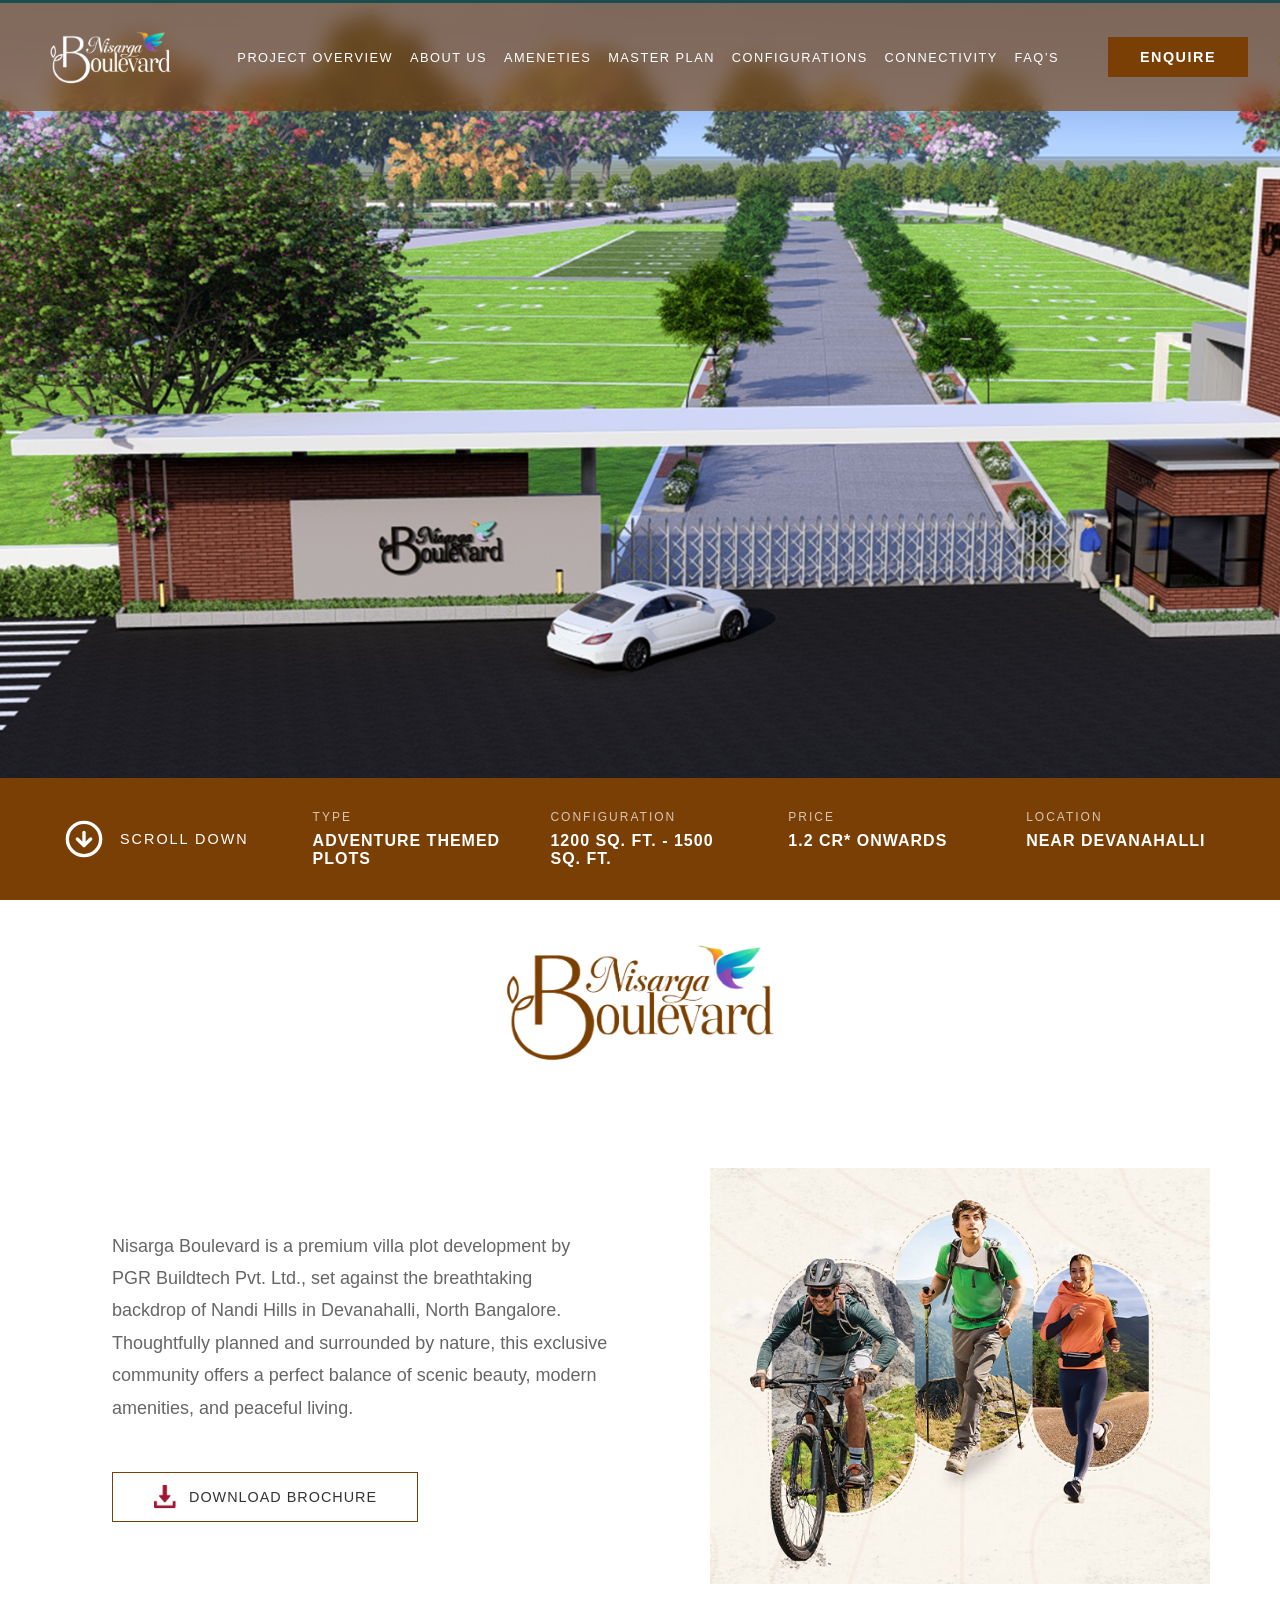
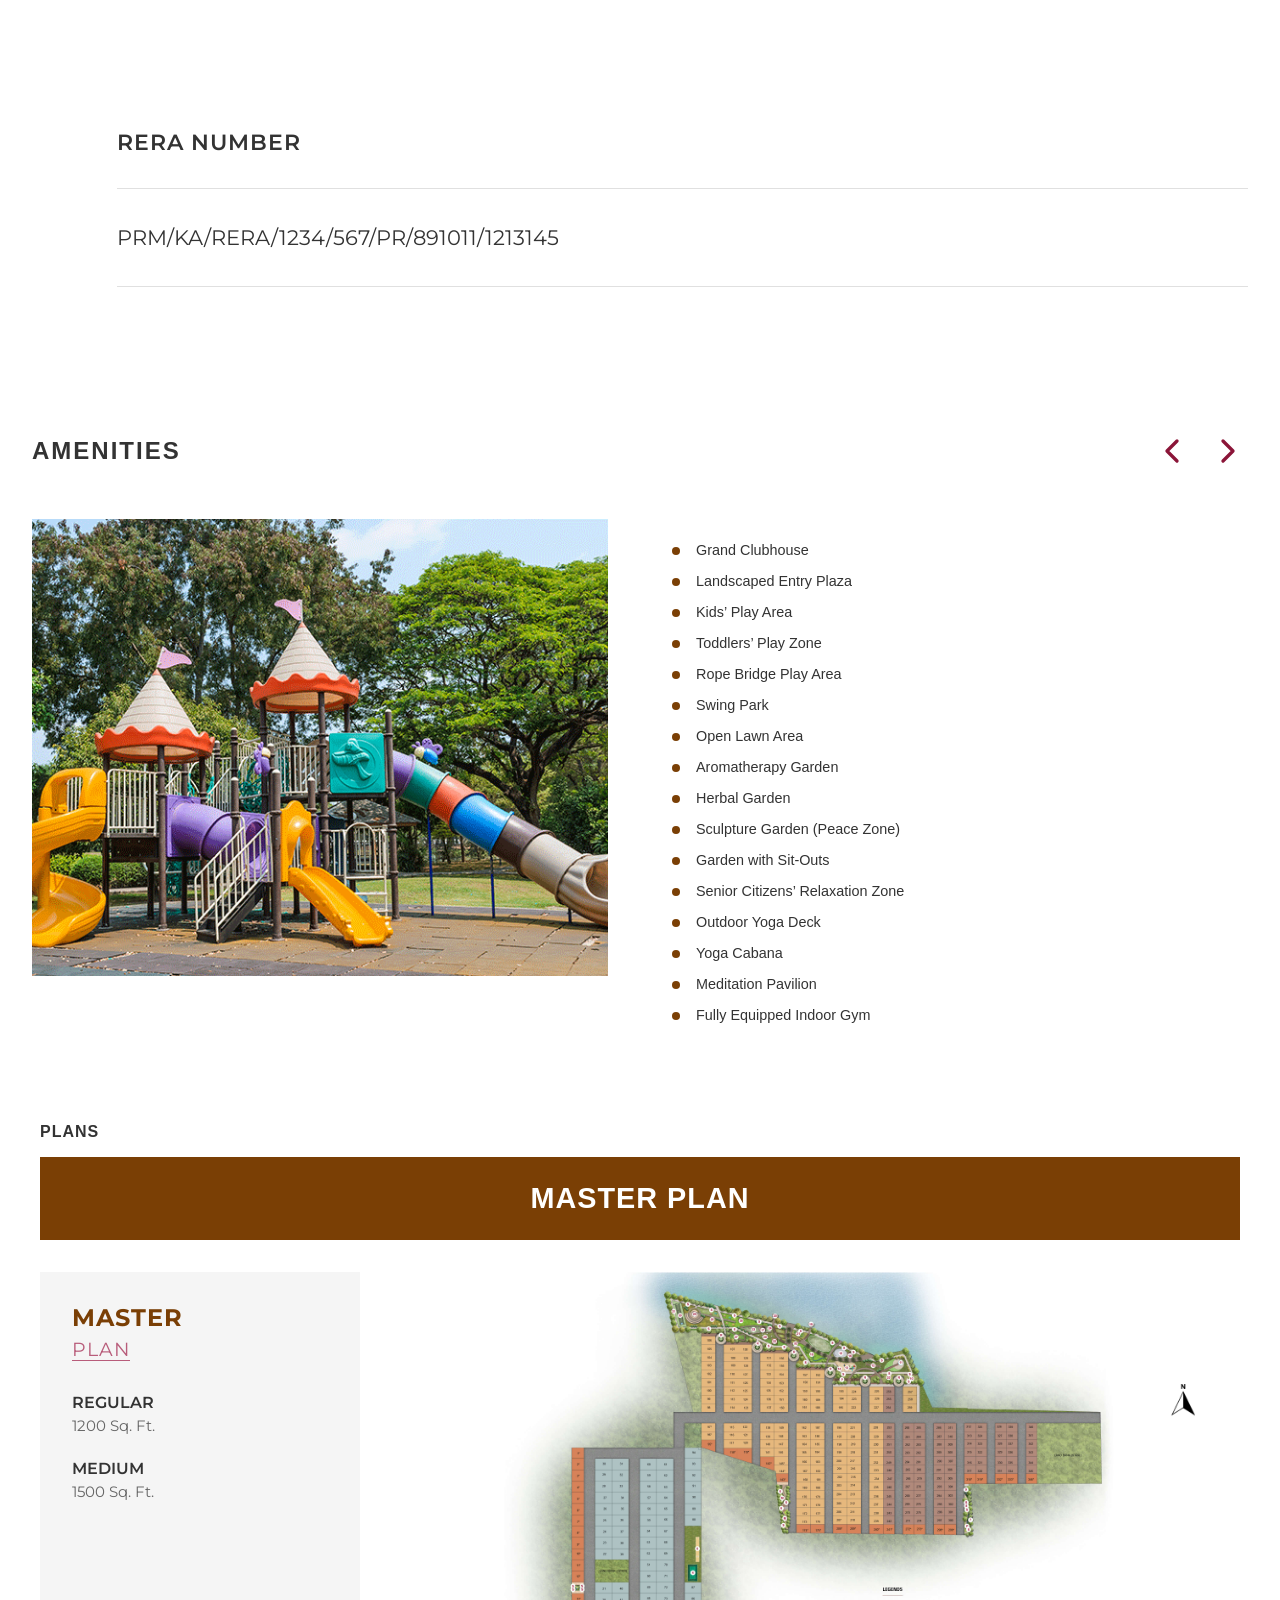
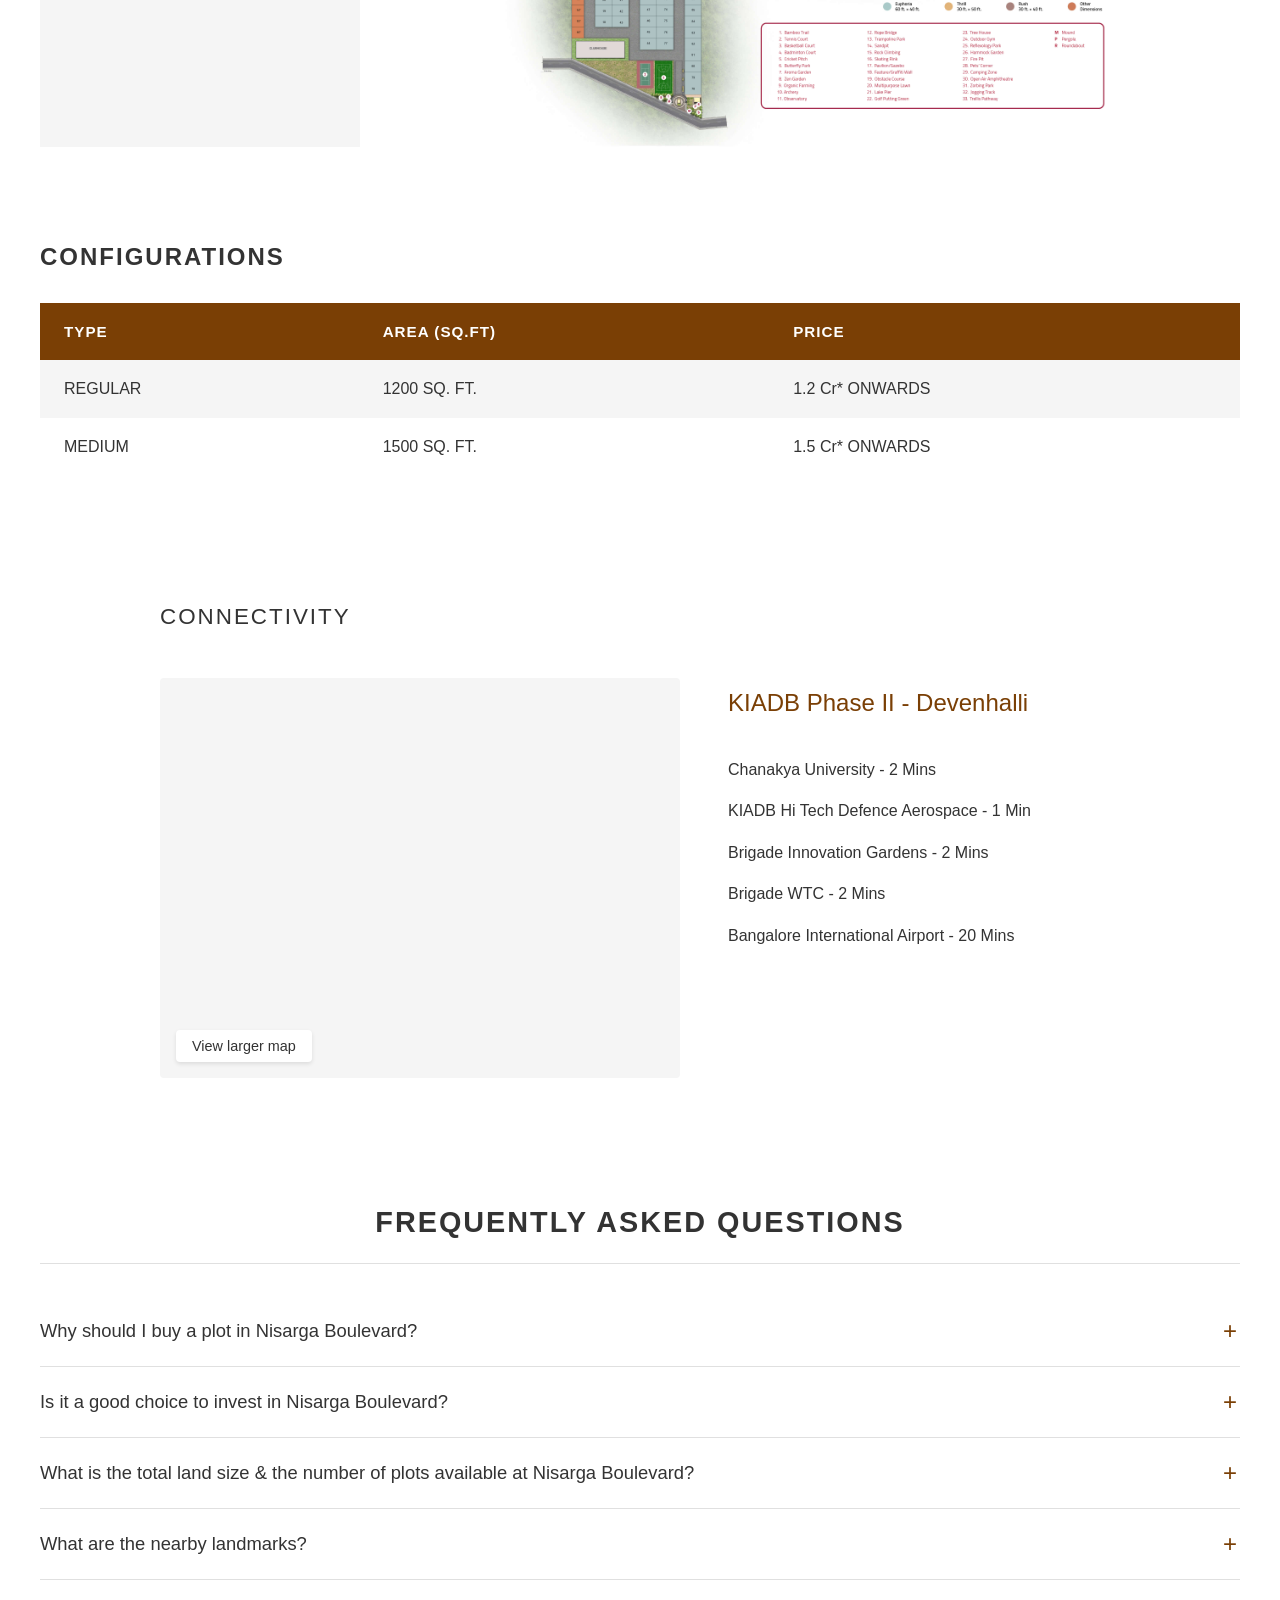
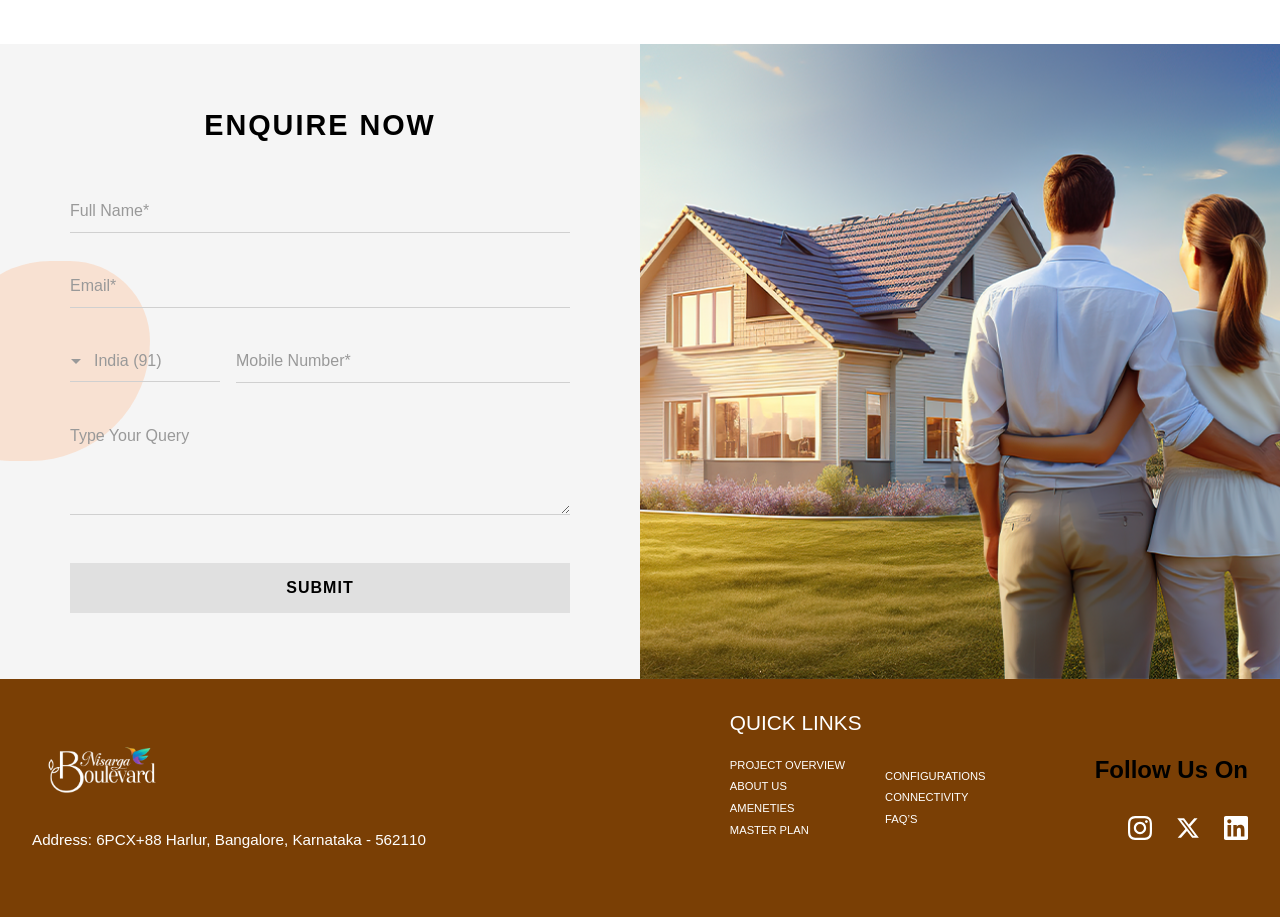
==== commit e3c7a1be: "Changes completed" ====
--- a/index.html
+++ b/index.html
@@ -404,14 +404,7 @@
             <div class="section8-left">
                 <h2 class="section8-connectivity-title">CONNECTIVITY</h2>
                 <div class="section8-map-container">
-                    <iframe 
-                        class="section8-map-iframe"
-                        src="https://www.google.com/maps?q=Century+Trails,+Devasthanada,+Karnataka+562164&output=embed"
-                        allowfullscreen=""
-                        loading="lazy"
-                        referrerpolicy="no-referrer-when-downgrade"
-                        title="Century Trails Location">
-                    </iframe>
+                    <iframe src="https://www.google.com/maps/embed?pb=!1m18!1m12!1m3!1d3884.0724555859806!2d77.7483618!3d13.2207676!2m3!1f0!2f0!3f0!3m2!1i1024!2i768!4f13.1!3m3!1m2!1s0x3bae02cbaad72819%3A0x56960c8bd6531685!2sThellahalli%20Gate!5e0!3m2!1sen!2sin!4v1770023145272!5m2!1sen!2sin" width="100%" height="100%" style="border:0;" allowfullscreen="" loading="lazy" referrerpolicy="no-referrer-when-downgrade"></iframe>
                     <button class="section8-view-larger-button" onclick="window.open('https://maps.app.goo.gl/n7AbHunjhoRv6Czq5', '_blank')">
                         View larger map
                     </button>
@@ -575,17 +568,24 @@
                 </div> -->
                  <div class="section11-footer-links-container">
                     <h3 class="section11-footer-links-title">QUICK LINKS</h3>
-                    <a href="#Home" class="section11-footer-link">PROJECT OVERVIEW</a>
-                    <a href="#About" class="section11-footer-link">ABOUT US</a>
-                    <a href="#Amenities" class="section11-footer-link">AMENETIES</a>
-                    <a href="#masterplan" class="section11-footer-link">MASTER PLAN</a>
-                    <a href="#Configurations" class="section11-footer-link">CONFIGURATIONS</a>
-                    <a href="#Connectivity" class="section11-footer-link">CONNECTIVITY</a>
-                    <a href="#FAQ" class="section11-footer-link">FAQ’S</a>
+                    <div class="section11-footer-links-flex">
+                        <div class="section11-footer-links-wrapper">
+                            <a href="#Home" class="section11-footer-link">PROJECT OVERVIEW</a>
+                            <a href="#About" class="section11-footer-link">ABOUT US</a>
+                            <a href="#Amenities" class="section11-footer-link">AMENETIES</a>
+                            <a href="#masterplan" class="section11-footer-link">MASTER PLAN</a>
+                        </div>
+                        <div class="section11-footer-links-wrapper">
+                            <a href="#Configurations" class="section11-footer-link">CONFIGURATIONS</a>
+                            <a href="#Connectivity" class="section11-footer-link">CONNECTIVITY</a>
+                            <a href="#FAQ" class="section11-footer-link">FAQ’S</a>
+                        </div>
+                    </div>
                  </div>
 
                 <!-- Right Side - Social Media & Certification -->
                 <div class="section11-right">
+                    <h2>Follow Us On</h2>
                     <div class="section11-social-container">
                         <div class="section11-social-icons">
                             <svg class="section11-social-icon" viewBox="0 0 24 24" fill="currentColor">
--- a/components/section11/section11.css
+++ b/components/section11/section11.css
@@ -328,4 +328,18 @@
 }
 .section11-footer-link:hover{
     color: #ffffff8d;
+}
+.section11-footer-links-flex{
+    display: flex;
+    /* justify-content: center; */
+    align-items: center;
+    gap: 2.5rem;
+}
+.section11-footer-links-wrapper{
+    display: flex;
+    flex-direction: column;
+    gap: 0.6rem;
+    align-items: left;
+    text-align: left;
+    justify-content: top;
 }
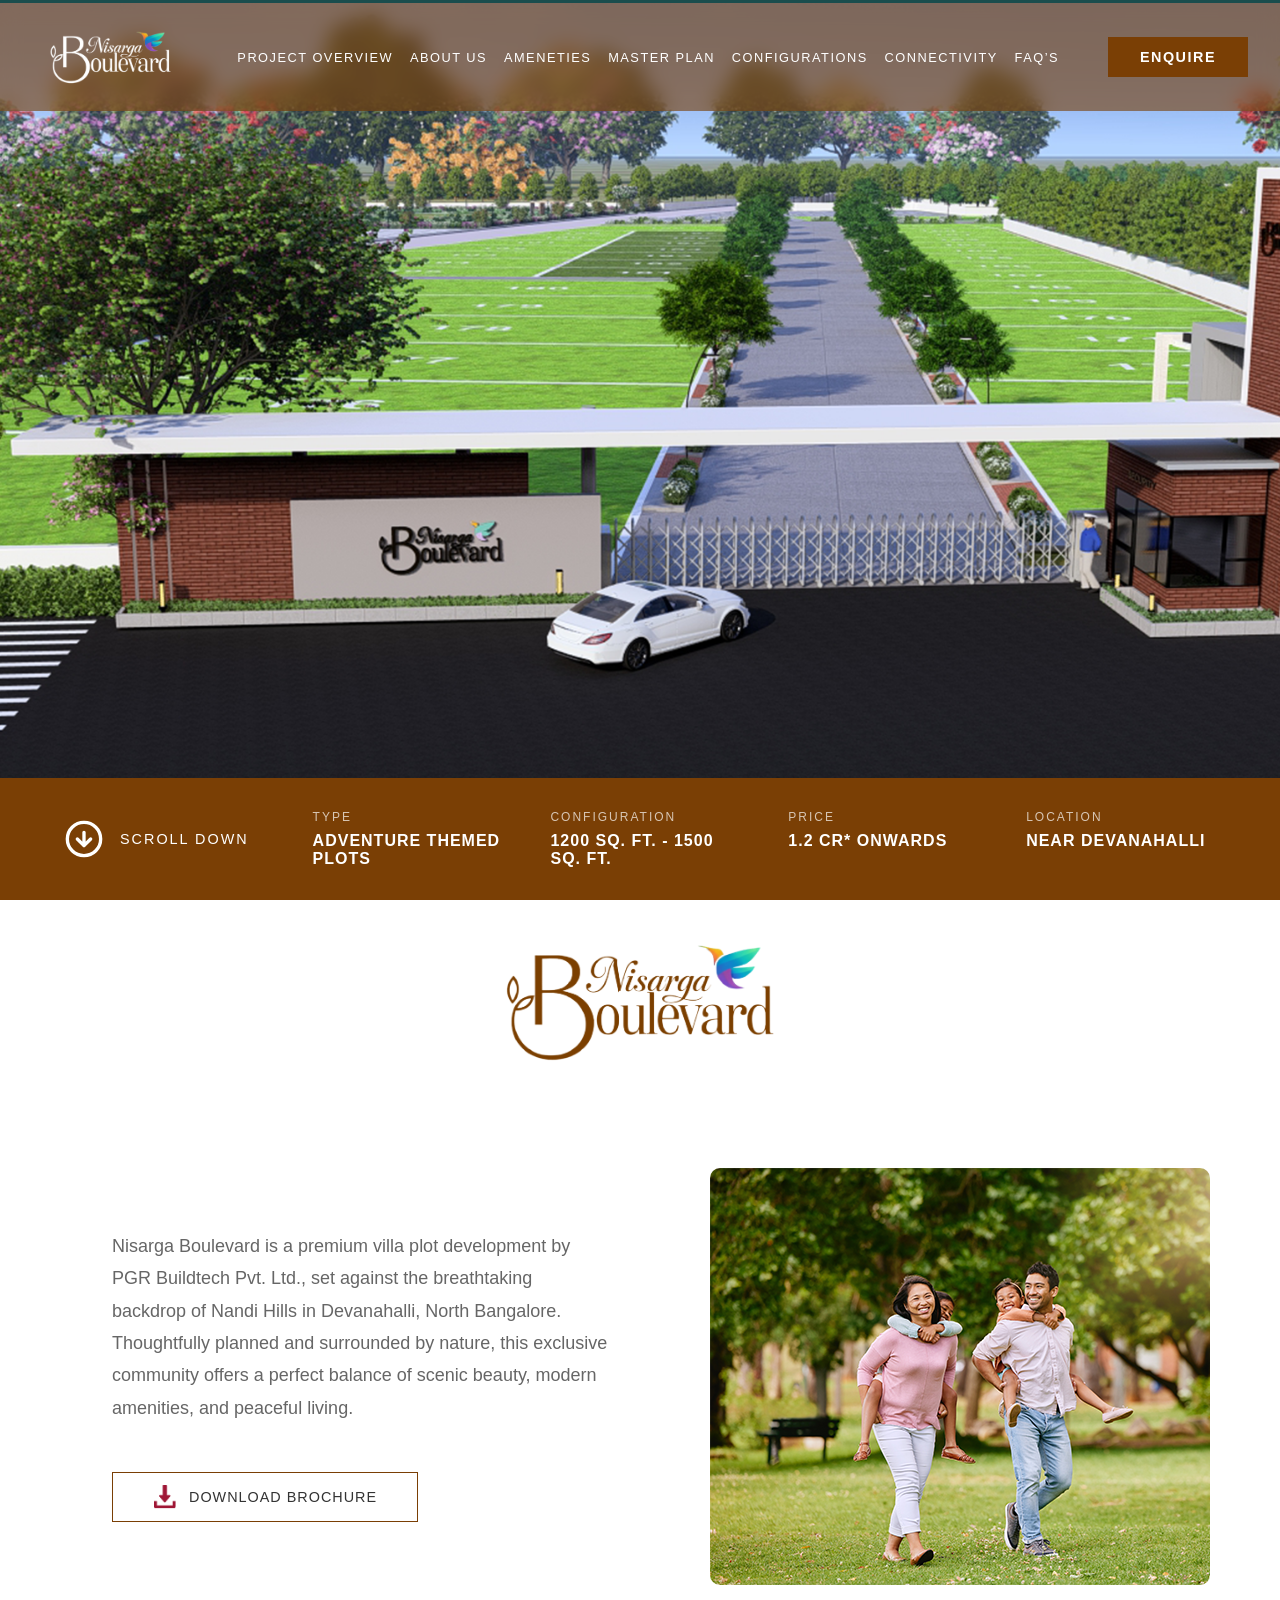
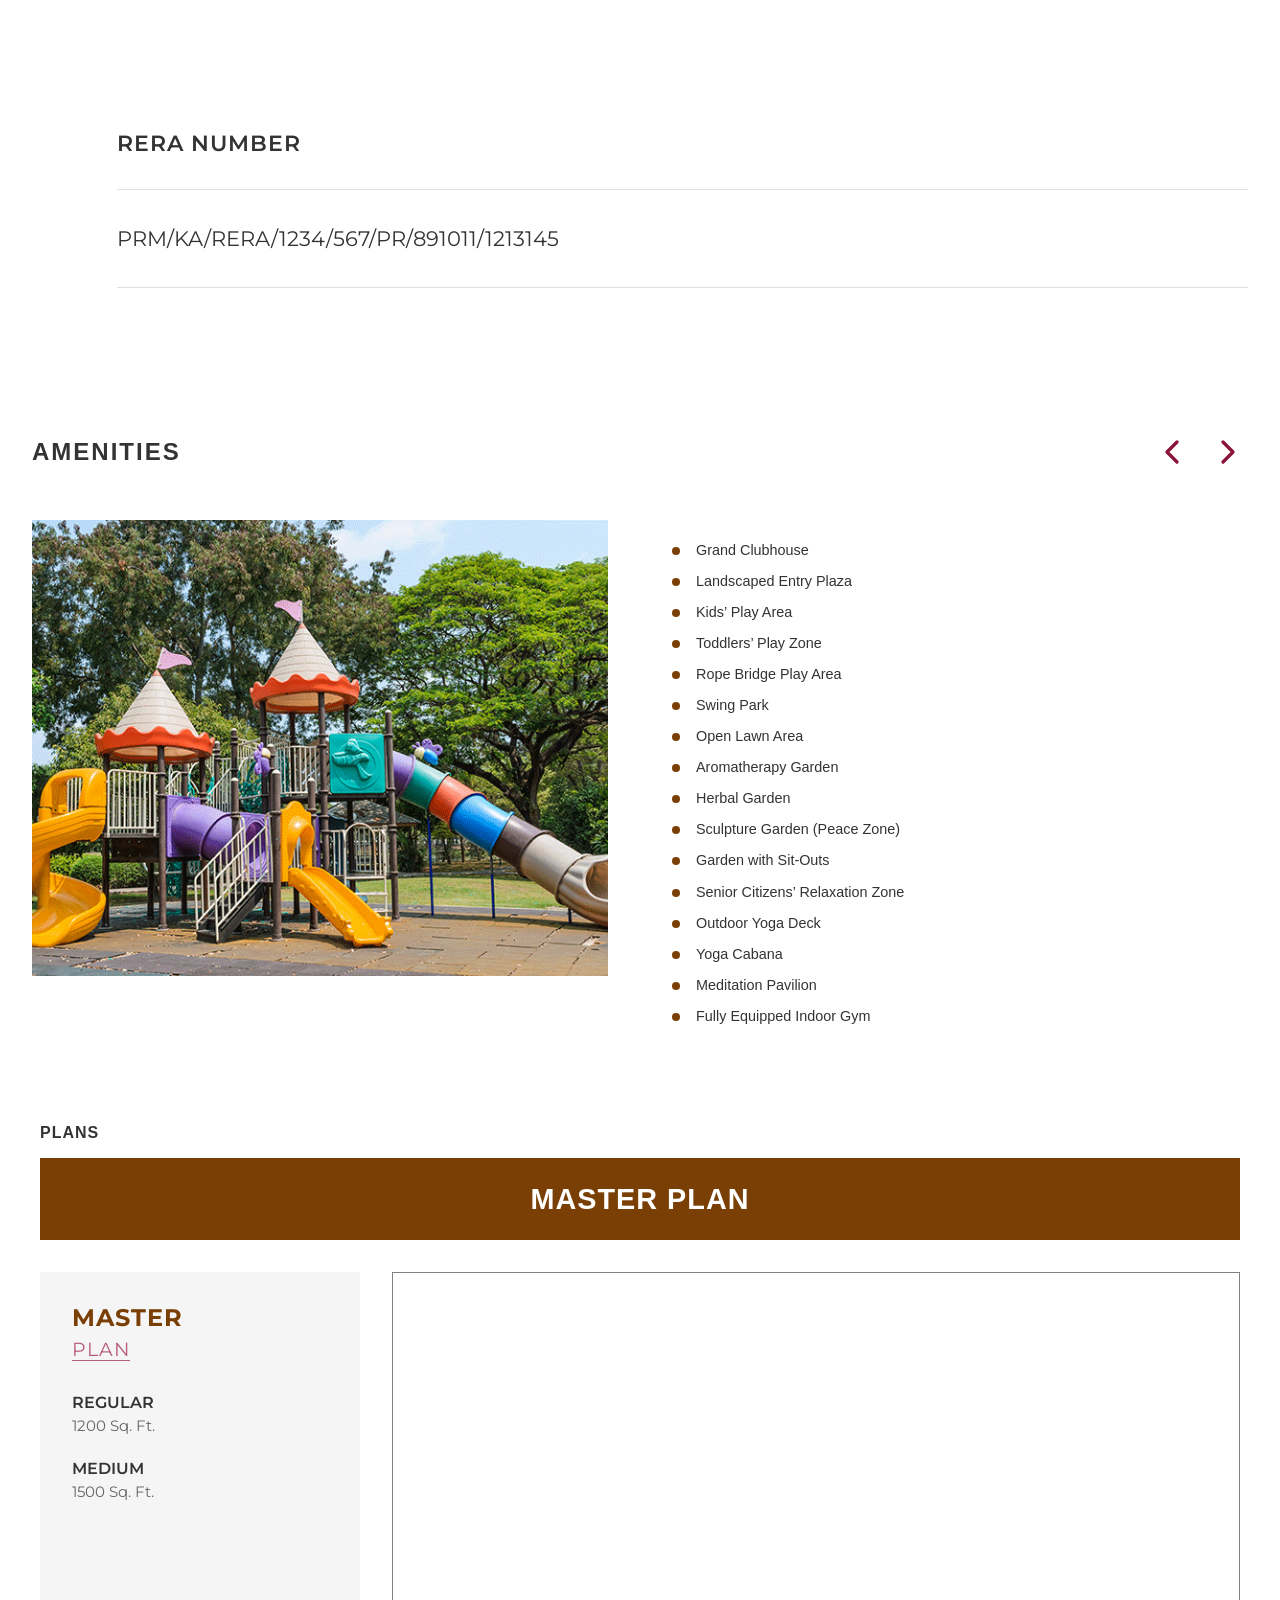
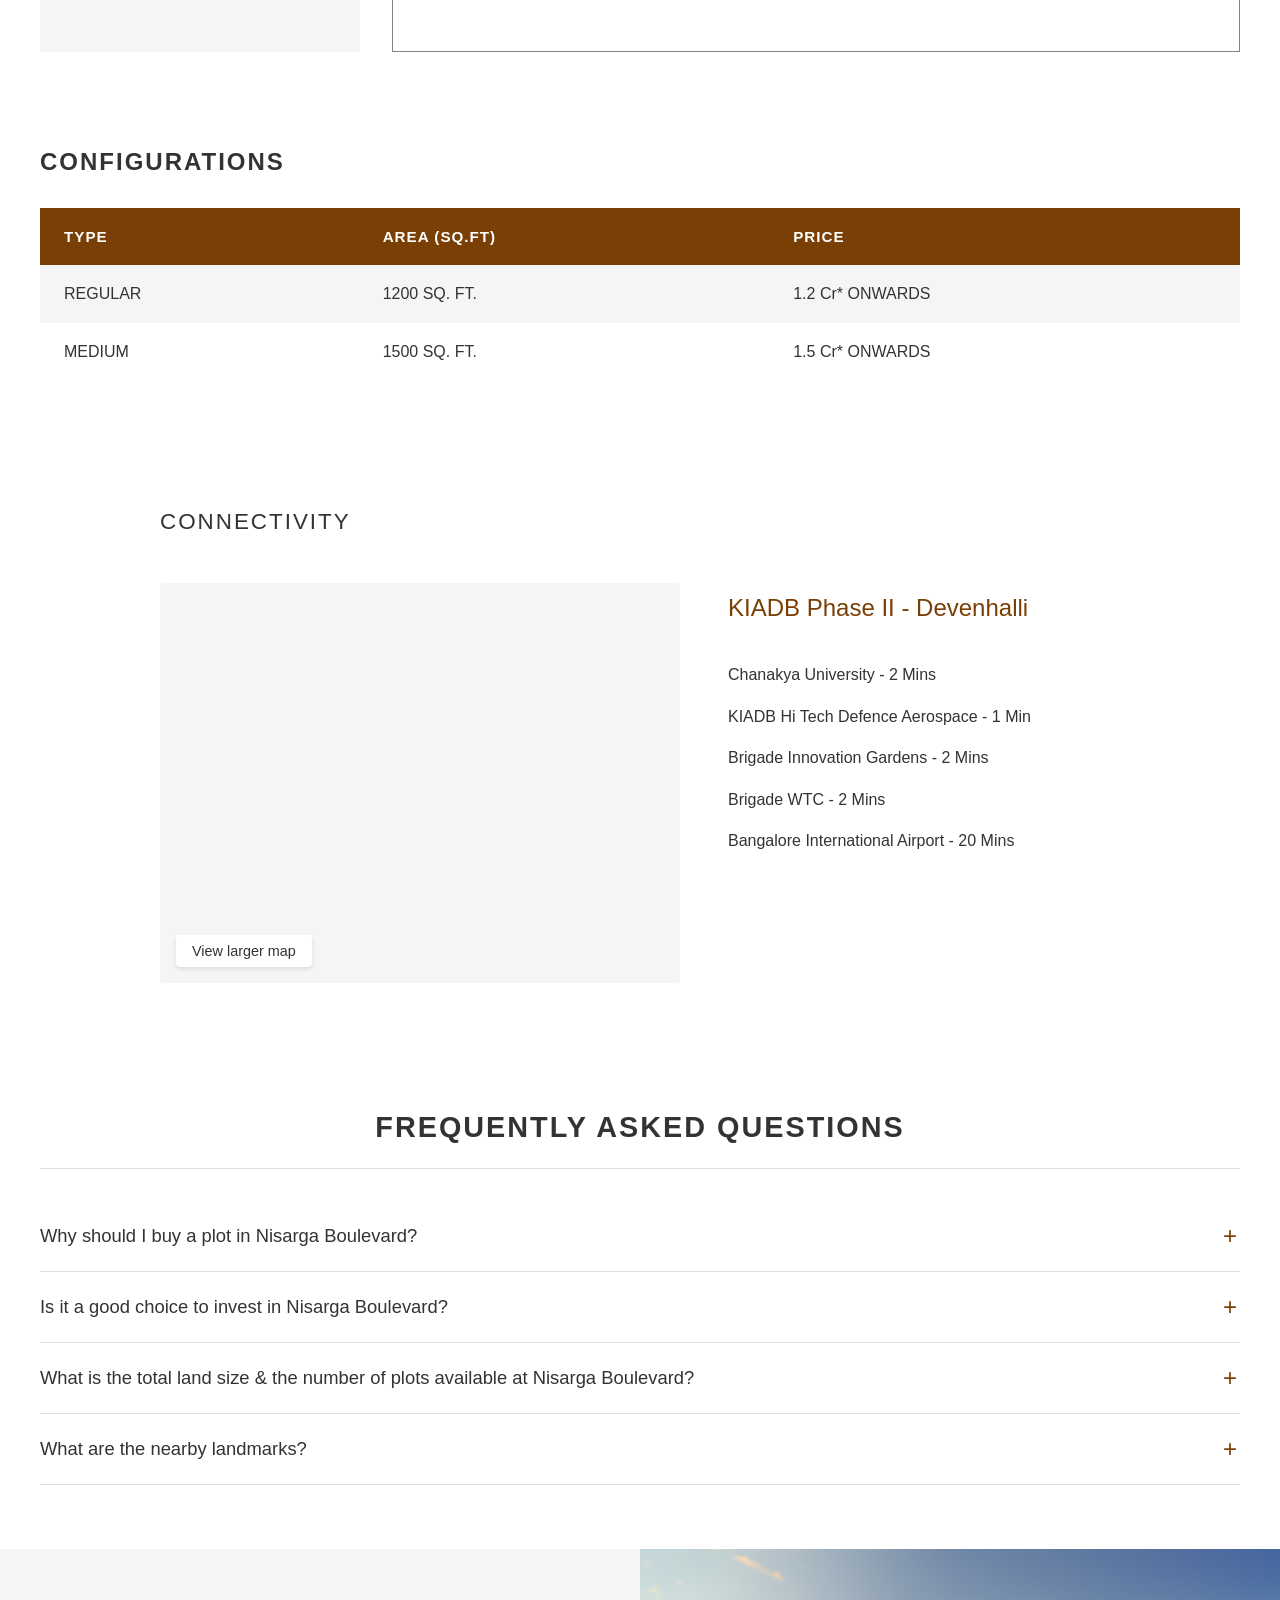
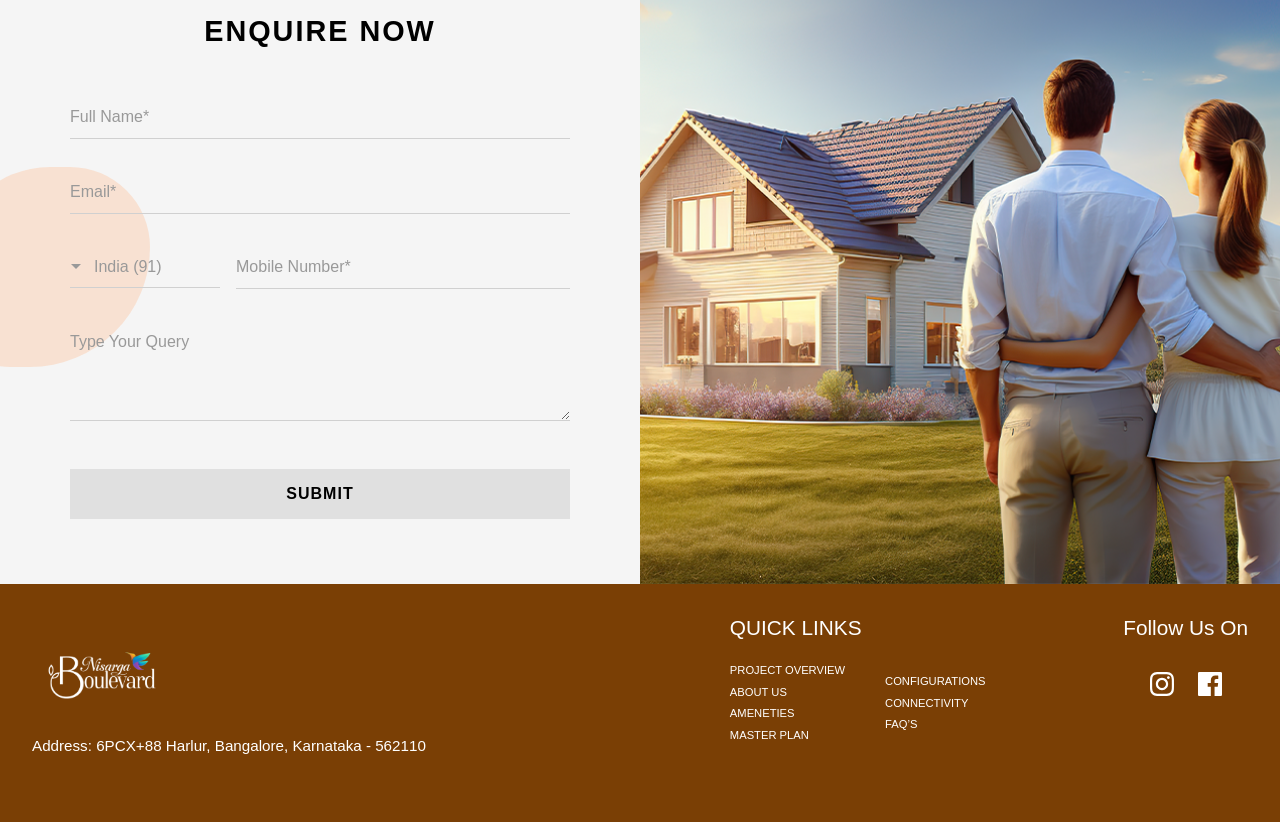
==== commit 80f0e4df: "Broucher and other things updated" ====
--- a/index.html
+++ b/index.html
@@ -133,15 +133,21 @@
                 <div class="section2-text">
                     <p>Nisarga Boulevard is a premium villa plot development by PGR Buildtech Pvt. Ltd., set against the breathtaking backdrop of Nandi Hills in Devanahalli, North Bangalore. Thoughtfully planned and surrounded by nature, this exclusive community offers a perfect balance of scenic beauty, modern amenities, and peaceful living.</p>
                 </div>
-                <a href="#Enquiry" class="download-brochure-button">
-                    <img src="components/section3/m21.png" alt="Download Brochure" class="download-brochure-icon">
+                <a href="./Nisarga-Boulevard-Brochure.pdf" 
+                class="download-brochure-button" 
+                download="Nisarga-Brochure.pdf">
+                
+                    <img src="components/section3/m21.png" 
+                        alt="Download Brochure" 
+                        class="download-brochure-icon">
                     DOWNLOAD BROCHURE
                 </a>
+
             </div>
 
             <!-- Right Side - Image Collage -->
             <div class="section2-right">
-                <img src="components/section2/page2.jpg" alt="Adventure Activities" class="section2-image">
+                <img src="./public/images/about-us.png" alt="Adventure Activities" class="section2-image">
             </div>
         </div>
     </section>
@@ -363,7 +369,8 @@
 
                 <!-- Right Side - Master Plan Image -->
                 <div class="section6-right">
-                    <img src="components/section6/page4.jpg" alt="Master Plan" class="section6-plan-image">
+                    <!-- <img src="components/section6/page4.jpg" alt="Master Plan" class="section6-plan-image"> -->
+                    <!-- <img src="https://media.istockphoto.com/id/2227932205/photo/scaled-representation-of-urban-model-village-residential-area-model-village.webp?a=1&b=1&s=612x612&w=0&k=20&c=GokTDnvDT5di_zg_ZK72kNSXCRbE1JVcJIiJA3lDNu0=" alt="Master Plan" class="section6-plan-image"> -->
                 </div>
             </div>
         </div>
@@ -585,18 +592,21 @@
 
                 <!-- Right Side - Social Media & Certification -->
                 <div class="section11-right">
-                    <h2>Follow Us On</h2>
+                    <h2 class="follow-us-on-title">Follow Us On</h2>
                     <div class="section11-social-container">
                         <div class="section11-social-icons">
                             <svg class="section11-social-icon" viewBox="0 0 24 24" fill="currentColor">
                                 <path d="M12 2.163c3.204 0 3.584.012 4.85.07 3.252.148 4.771 1.691 4.919 4.919.058 1.265.069 1.645.069 4.849 0 3.205-.012 3.584-.069 4.849-.149 3.225-1.664 4.771-4.919 4.919-1.266.058-1.644.07-4.85.07-3.204 0-3.584-.012-4.849-.07-3.26-.149-4.771-1.699-4.919-4.92-.058-1.265-.07-1.644-.07-4.849 0-3.204.013-3.583.07-4.849.149-3.227 1.664-4.771 4.919-4.919 1.266-.057 1.645-.069 4.849-.069zm0-2.163c-3.259 0-3.667.014-4.947.072-4.358.2-6.78 2.618-6.98 6.98-.059 1.281-.073 1.689-.073 4.948 0 3.259.014 3.668.072 4.948.2 4.358 2.618 6.78 6.98 6.98 1.281.058 1.689.072 4.948.072 3.259 0 3.668-.014 4.948-.072 4.354-.2 6.782-2.618 6.979-6.98.059-1.28.073-1.689.073-4.948 0-3.259-.014-3.667-.072-4.947-.196-4.354-2.617-6.78-6.979-6.98-1.281-.059-1.69-.073-4.949-.073zm0 5.838c-3.403 0-6.162 2.759-6.162 6.162s2.759 6.163 6.162 6.163 6.162-2.759 6.162-6.163c0-3.403-2.759-6.162-6.162-6.162zm0 10.162c-2.209 0-4-1.79-4-4 0-2.209 1.791-4 4-4s4 1.791 4 4c0 2.21-1.791 4-4 4zm6.406-11.845c-.796 0-1.441.645-1.441 1.44s.645 1.44 1.441 1.44c.795 0 1.439-.645 1.439-1.44s-.644-1.44-1.439-1.44z"/>
                             </svg>
                             <svg class="section11-social-icon" viewBox="0 0 24 24" fill="currentColor">
+                                <path d="M22.675 0h-21.35C.597 0 0 .597 0 1.326v21.348C0 23.403.597 24 1.326 24h11.495v-9.294H9.691V11.01h3.13V8.309c0-3.1 1.893-4.788 4.659-4.788 1.325 0 2.463.099 2.795.143v3.24l-1.918.001c-1.504 0-1.795.715-1.795 1.763v2.313h3.587l-.467 3.696h-3.12V24h6.116C23.403 24 24 23.403 24 22.674V1.326C24 .597 23.403 0 22.675 0z"/>
+                            </svg>
+                            <!-- <svg class="section11-social-icon" viewBox="0 0 24 24" fill="currentColor">
                                 <path d="M18.244 2.25h3.308l-7.227 8.26 8.502 11.24H16.17l-5.214-6.817L4.99 21.75H1.68l7.73-8.835L1.254 2.25H8.08l4.713 6.231zm-1.161 17.52h1.833L7.084 4.126H5.117z"/>
-                            </svg>
-                            <svg class="section11-social-icon" viewBox="0 0 24 24" fill="currentColor">
+                            </svg> -->
+                            <!-- <svg class="section11-social-icon" viewBox="0 0 24 24" fill="currentColor">
                                 <path d="M20.447 20.452h-3.554v-5.569c0-1.328-.027-3.037-1.852-3.037-1.853 0-2.136 1.445-2.136 2.939v5.667H9.351V9h3.414v1.561h.046c.477-.9 1.637-1.85 3.37-1.85 3.601 0 4.267 2.37 4.267 5.455v6.286zM5.337 7.433c-1.144 0-2.063-.926-2.063-2.065 0-1.138.92-2.063 2.063-2.063 1.14 0 2.064.925 2.064 2.063 0 1.139-.925 2.065-2.064 2.065zm1.782 13.019H3.555V9h3.564v11.452zM22.225 0H1.771C.792 0 0 .774 0 1.729v20.542C0 23.227.792 24 1.771 24h20.451C23.2 24 24 23.227 24 22.271V1.729C24 .774 23.2 0 22.222 0h.003z"/>
-                            </svg>
+                            </svg> -->
                         </div>
                         <!-- <div class="section11-certification">
                             <div class="section11-cert-badge">
--- a/components/section2/section2.css
+++ b/components/section2/section2.css
@@ -86,6 +86,7 @@
     height: auto;
     object-fit: contain;
     display: block;
+    border-radius: 10px;
 }
 
 /* Responsive Design */
--- a/components/section6/section6.css
+++ b/components/section6/section6.css
@@ -167,11 +167,13 @@
 /* Right Side - Image */
 .section6-right {
     background: white;
+    border: 0.5px solid #0000007e;
     padding: 0;
     display: flex;
     align-items: center;
     justify-content: center;
     overflow: hidden;
+    height: 380px;
 }
 
 .section6-plan-image {
--- a/components/section11/section11.css
+++ b/components/section11/section11.css
@@ -114,14 +114,15 @@
     gap: 2rem;
     align-items: flex-end;
     height: 100%;
-    justify-content: center;
+    /* justify-content: center; */
 }
 
 .section11-social-container {
     display: flex;
     flex-direction: column;
     gap: 1.5rem;
-    align-items: flex-end;
+    align-items: center;
+    width: 100%;
 }
 
 .section11-social-icons {
@@ -342,4 +343,9 @@
     align-items: left;
     text-align: left;
     justify-content: top;
+}
+.follow-us-on-title{
+    color: white;
+    font-size: 1.3rem;
+    font-weight: 500;
 }
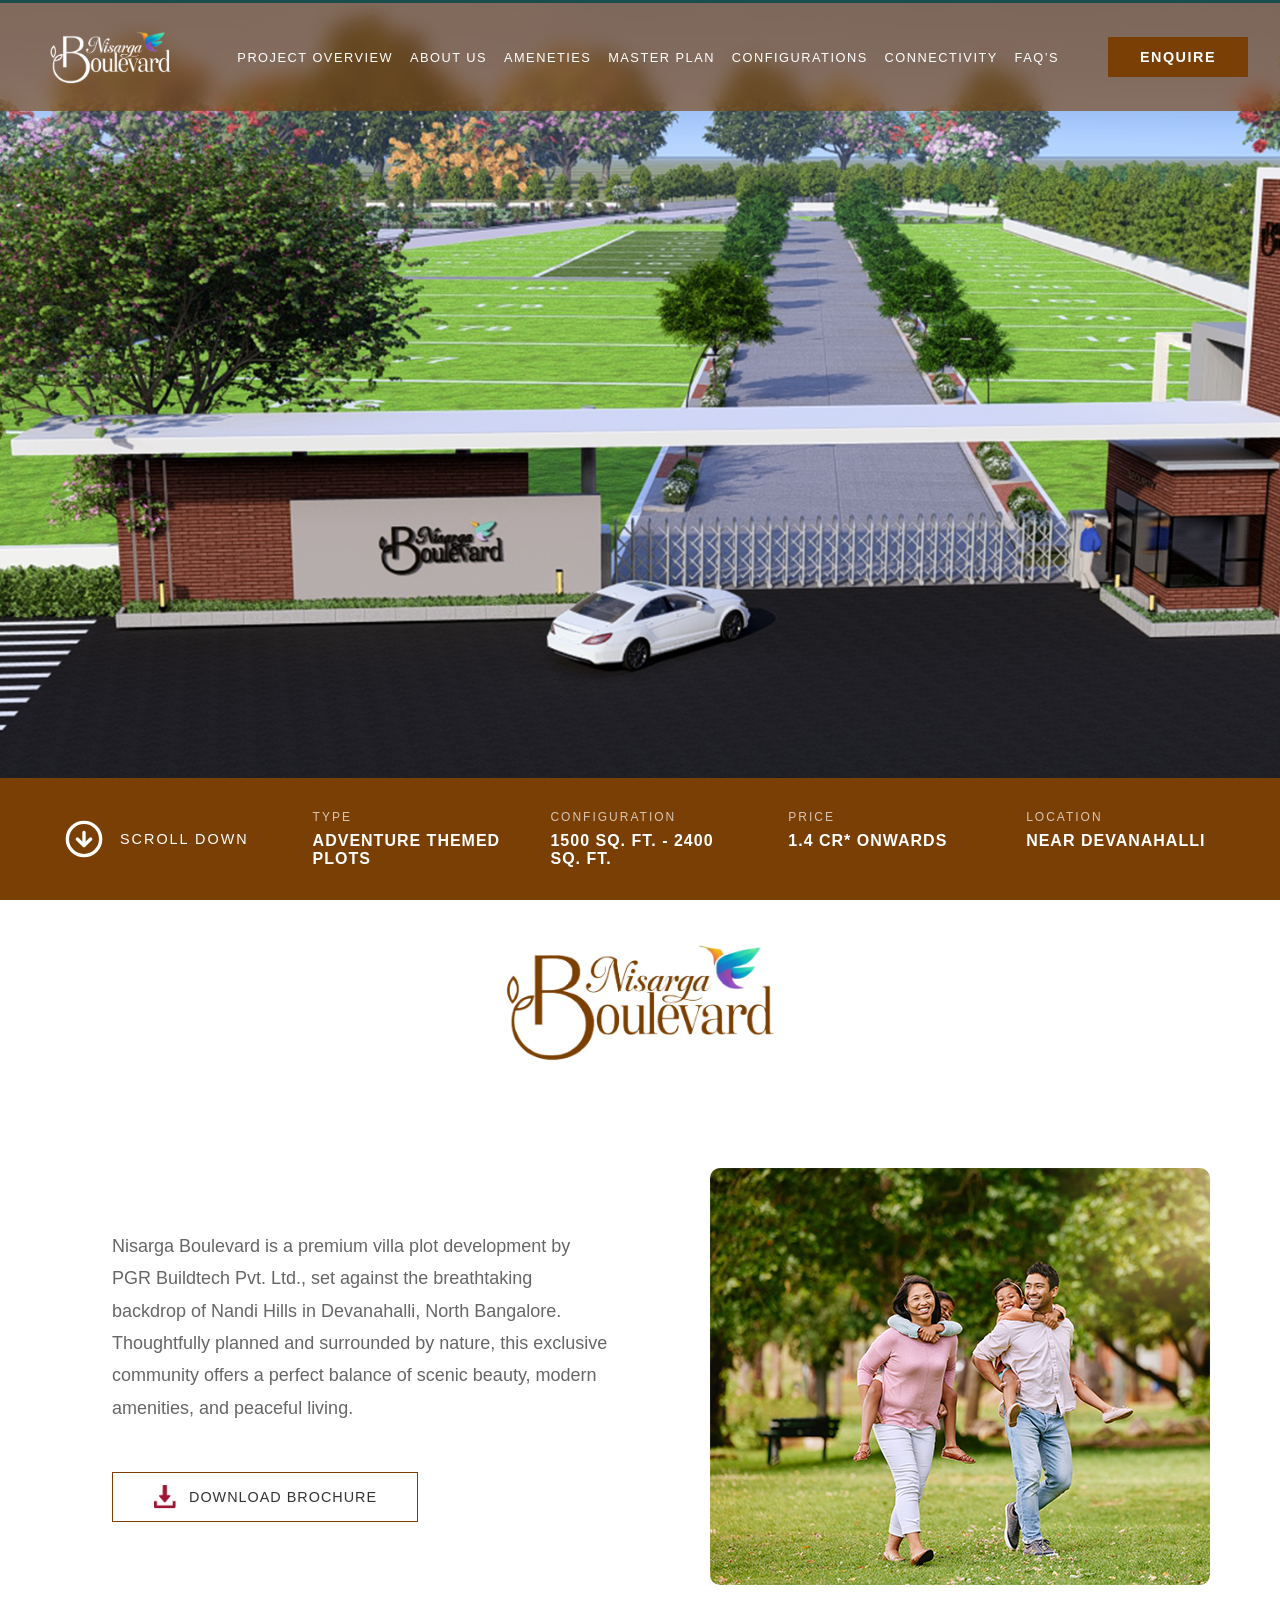
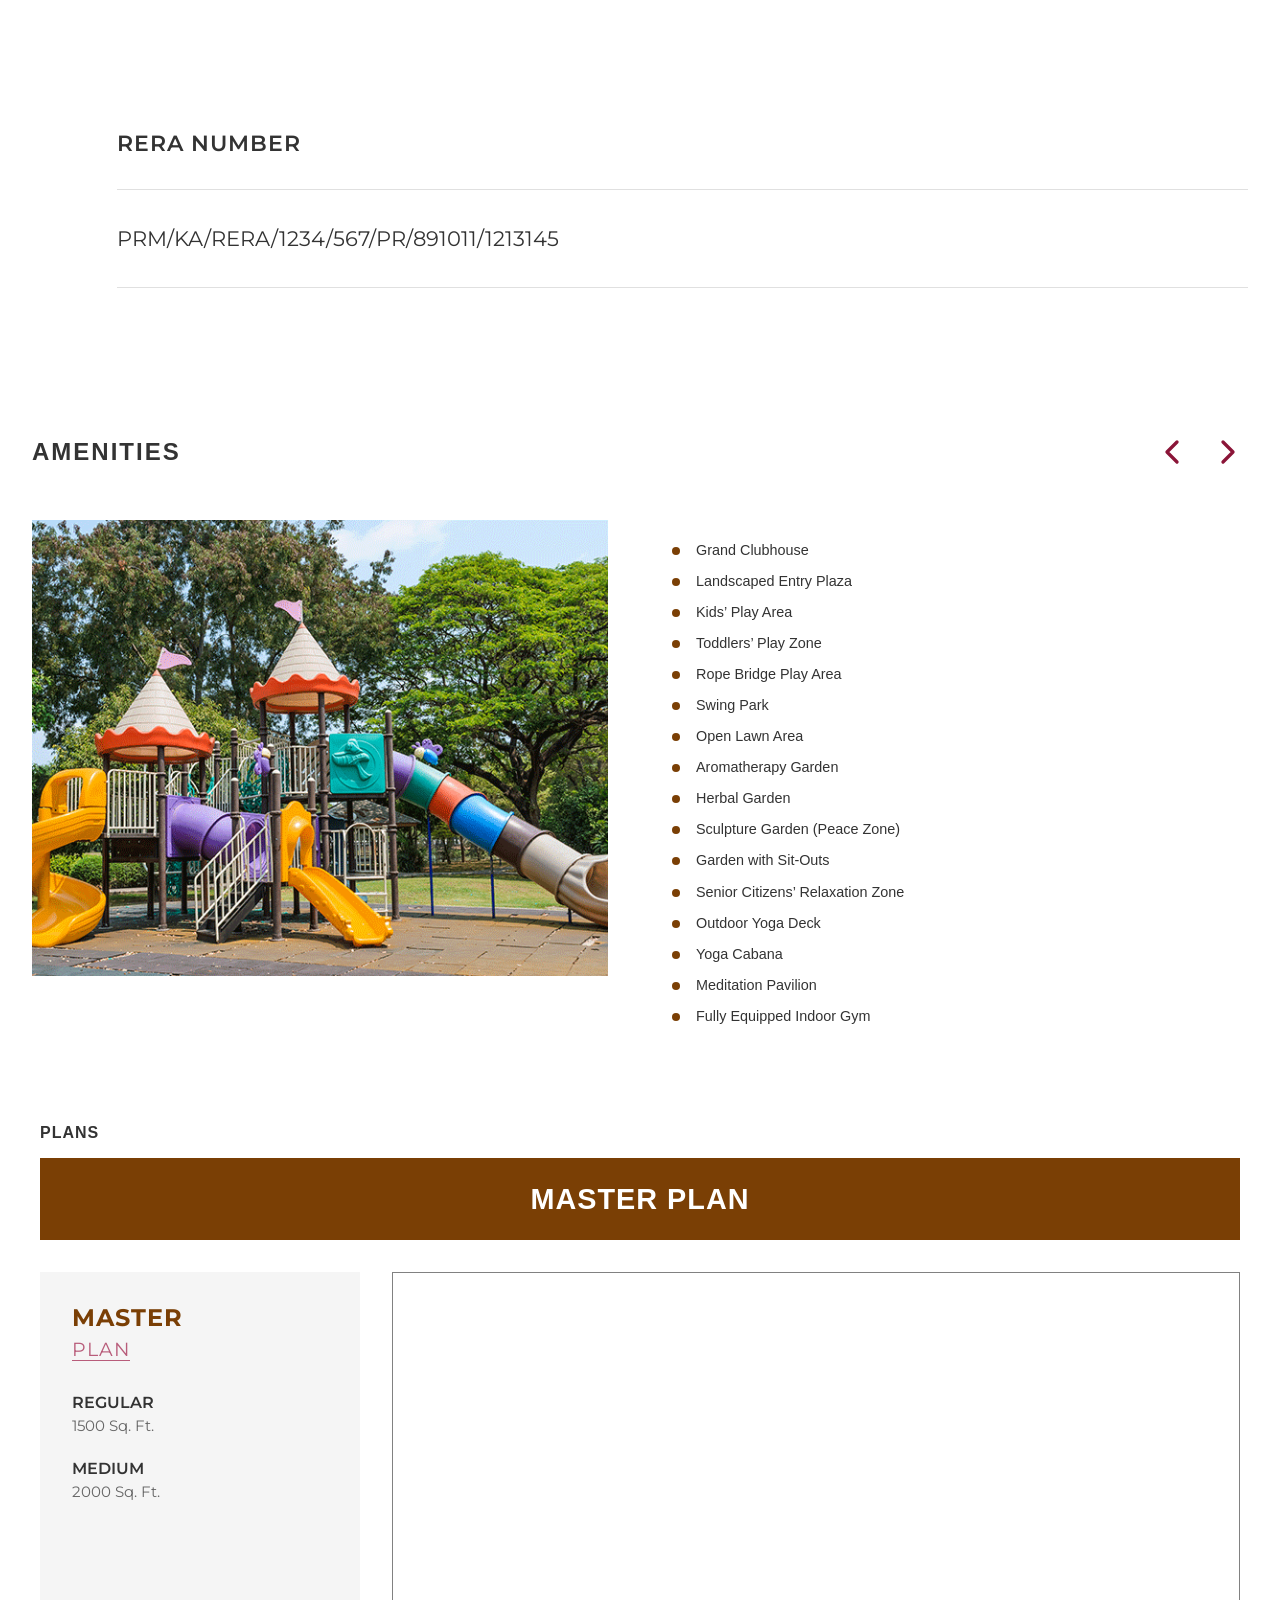
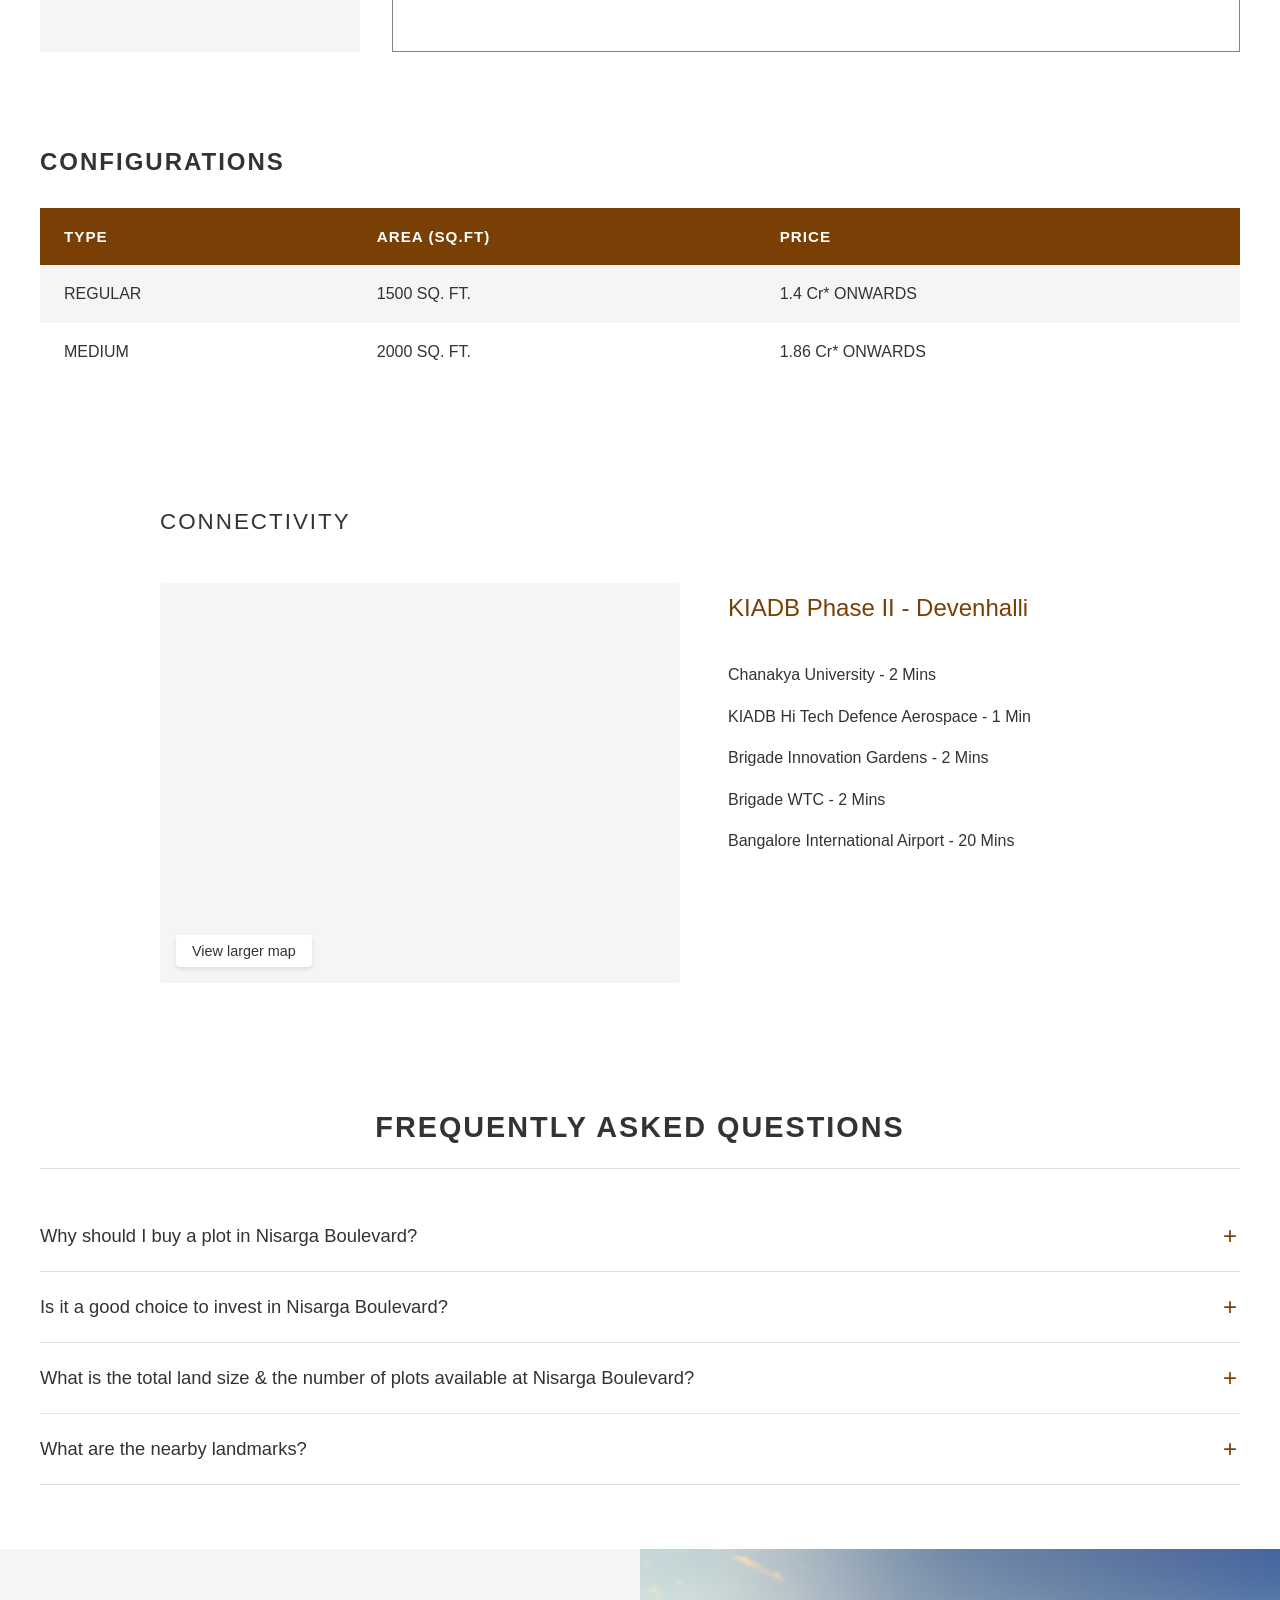
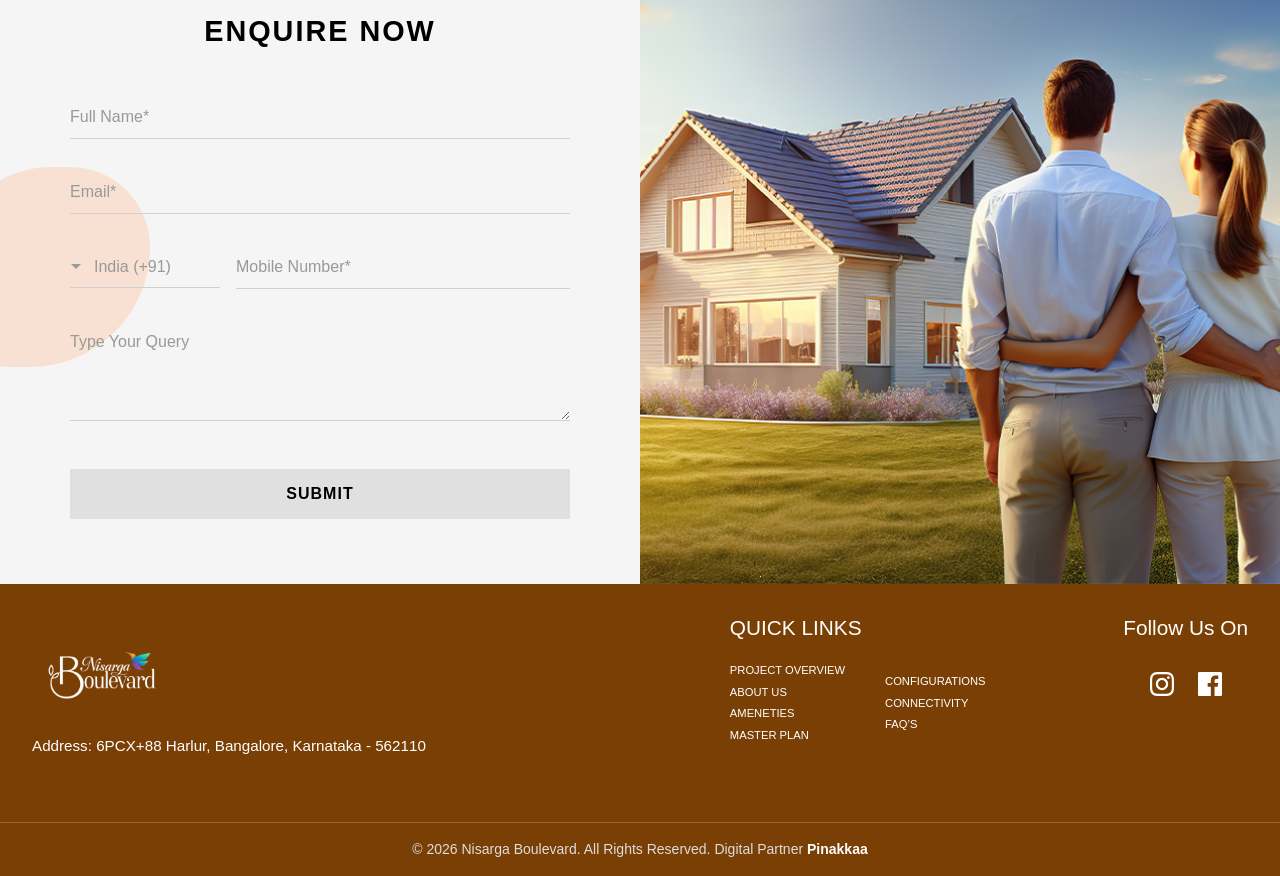
==== commit aff1a202: "Changes completed" ====
--- a/index.html
+++ b/index.html
@@ -1,9 +1,10 @@
 <!DOCTYPE html>
 <html lang="en">
+
 <head>
     <meta charset="UTF-8">
     <meta name="viewport" content="width=device-width, initial-scale=1.0">
-    <title>Century - Thinking Ahead</title>
+    <title>Nisarga Boulevard</title>
     <link rel="preconnect" href="https://fonts.googleapis.com">
     <link rel="preconnect" href="https://fonts.gstatic.com" crossorigin>
     <link href="https://fonts.googleapis.com/css2?family=Montserrat:wght@300;400;600&display=swap" rel="stylesheet">
@@ -22,14 +23,54 @@
     <link rel="stylesheet" href="components/section9/section9.css">
     <link rel="stylesheet" href="components/section10/section10.css">
     <link rel="stylesheet" href="components/section11/section11.css">
+    <link rel="shortcut icon" href="./favicon.ico" type="image/x-icon">
+    <style>
+        .footer-bottom {
+            text-align: center;
+            padding: 15px 0;
+            border-top: 1px solid rgba(255, 255, 255, 0.2);
+            background-color: #7a3f05;
+        }
+
+        .footer-bottom p {
+            color: #ddd;
+            font-size: 14px;
+            line-height: 1.6;
+        }
+
+        .footer-bottom a {
+            color: #ffffff;
+            text-decoration: none;
+            font-weight: 600;
+            transition: 0.3s;
+        }
+
+        .footer-bottom a:hover {
+            color: #f5c16c;
+            /* match your theme */
+        }
+
+        @media (max-width: 1200px) {
+            .section11-footer-links-container {
+                margin-left: 0;
+            }
+        }
+
+        @media (max-width: 640px) {
+            .section10-right {
+                height: auto;
+            }
+        }
+    </style>
 </head>
-    <body>
+
+<body>
     <!-- Navbar Section -->
     <nav class="navbar" id="navbar">
         <div class="navbar-container">
             <!-- Logo -->
             <a href="#Home" class="logo">
-                <img src="./public/images/logo-white.png" alt="Century Logo" class="logo-image">
+                <img src="./public/images/logo-white.png" alt="Nisarga Boulevard Logo" class="logo-image">
             </a>
 
             <!-- Navigation Links -->
@@ -92,8 +133,9 @@
         <div class="property-info-bar">
             <div class="scroll-indicator">
                 <svg viewBox="0 0 24 24" fill="none" xmlns="http://www.w3.org/2000/svg">
-                    <circle cx="12" cy="12" r="10" stroke="white" stroke-width="2" fill="none"/>
-                    <path d="M12 8v8M8 12l4 4 4-4" stroke="white" stroke-width="2" stroke-linecap="round" stroke-linejoin="round"/>
+                    <circle cx="12" cy="12" r="10" stroke="white" stroke-width="2" fill="none" />
+                    <path d="M12 8v8M8 12l4 4 4-4" stroke="white" stroke-width="2" stroke-linecap="round"
+                        stroke-linejoin="round" />
                 </svg>
                 <span>SCROLL DOWN</span>
             </div>
@@ -104,11 +146,11 @@
                 </div>
                 <div class="property-item">
                     <span class="property-label">CONFIGURATION</span>
-                    <span class="property-value">1200 SQ. FT. - 1500 SQ. FT.</span>
+                    <span class="property-value">1500 SQ. FT. - 2400 SQ. FT.</span>
                 </div>
                 <div class="property-item">
                     <span class="property-label">PRICE</span>
-                    <span class="property-value">1.2 Cr* Onwards</span>
+                    <span class="property-value">1.4 Cr* Onwards</span>
                 </div>
                 <div class="property-item">
                     <span class="property-label">LOCATION</span>
@@ -121,7 +163,7 @@
     <!-- Middle Section -->
     <section class="middle-section">
         <div class="middle-container">
-            <img src="./public/images/logo-colored.png" alt="Century Trails" class="middle-image">
+            <img src="./public/images/logo-colored.png" alt="Nisarga Boulevard Trails" class="middle-image">
         </div>
     </section>
 
@@ -131,15 +173,15 @@
             <!-- Left Side - Text Content -->
             <div class="section2-left">
                 <div class="section2-text">
-                    <p>Nisarga Boulevard is a premium villa plot development by PGR Buildtech Pvt. Ltd., set against the breathtaking backdrop of Nandi Hills in Devanahalli, North Bangalore. Thoughtfully planned and surrounded by nature, this exclusive community offers a perfect balance of scenic beauty, modern amenities, and peaceful living.</p>
-                </div>
-                <a href="./Nisarga-Boulevard-Brochure.pdf" 
-                class="download-brochure-button" 
-                download="Nisarga-Brochure.pdf">
-                
-                    <img src="components/section3/m21.png" 
-                        alt="Download Brochure" 
-                        class="download-brochure-icon">
+                    <p>Nisarga Boulevard is a premium villa plot development by PGR Buildtech Pvt. Ltd., set against the
+                        breathtaking backdrop of Nandi Hills in Devanahalli, North Bangalore. Thoughtfully planned and
+                        surrounded by nature, this exclusive community offers a perfect balance of scenic beauty, modern
+                        amenities, and peaceful living.</p>
+                </div>
+                <a href="./Nisarga-Boulevard-Brochure.pdf" class="download-brochure-button"
+                    download="Nisarga-Brochure.pdf">
+
+                    <img src="components/section3/m21.png" alt="Download Brochure" class="download-brochure-icon">
                     DOWNLOAD BROCHURE
                 </a>
 
@@ -171,12 +213,14 @@
             <div class="section4-nav-arrows">
                 <button class="nav-arrow" id="amenitiesPrev" aria-label="Previous">
                     <svg viewBox="0 0 24 24" fill="none" xmlns="http://www.w3.org/2000/svg">
-                        <path d="M15 18l-6-6 6-6" stroke="currentColor" stroke-width="2" stroke-linecap="round" stroke-linejoin="round"/>
+                        <path d="M15 18l-6-6 6-6" stroke="currentColor" stroke-width="2" stroke-linecap="round"
+                            stroke-linejoin="round" />
                     </svg>
                 </button>
                 <button class="nav-arrow" id="amenitiesNext" aria-label="Next">
                     <svg viewBox="0 0 24 24" fill="none" xmlns="http://www.w3.org/2000/svg">
-                        <path d="M9 18l6-6-6-6" stroke="currentColor" stroke-width="2" stroke-linecap="round" stroke-linejoin="round"/>
+                        <path d="M9 18l6-6-6-6" stroke="currentColor" stroke-width="2" stroke-linecap="round"
+                            stroke-linejoin="round" />
                     </svg>
                 </button>
             </div>
@@ -354,11 +398,11 @@
                     <ul class="section6-plan-list">
                         <li class="section6-plan-item">
                             <p class="section6-plan-name">REGULAR</p>
-                            <p class="section6-plan-size">1200 Sq. Ft.</p>
+                            <p class="section6-plan-size">1500 Sq. Ft.</p>
                         </li>
                         <li class="section6-plan-item">
                             <p class="section6-plan-name">MEDIUM</p>
-                            <p class="section6-plan-size">1500 Sq. Ft.</p>
+                            <p class="section6-plan-size">2000 Sq. Ft.</p>
                         </li>
                         <!-- <li class="section6-plan-item">
                             <p class="section6-plan-name">Euphoria</p>
@@ -391,13 +435,13 @@
                 <tbody class="section7-table-body">
                     <tr>
                         <td>REGULAR</td>
-                        <td>1200 SQ. FT.</td>
-                        <td>1.2 Cr* ONWARDS</td>
+                        <td>1500 SQ. FT.</td>
+                        <td>1.4 Cr* ONWARDS</td>
                     </tr>
                     <tr>
                         <td>MEDIUM</td>
-                        <td>1500 SQ. FT.</td>
-                        <td>1.5 Cr* ONWARDS</td>
+                        <td>2000 SQ. FT.</td>
+                        <td>1.86 Cr* ONWARDS</td>
                     </tr>
                 </tbody>
             </table>
@@ -411,8 +455,12 @@
             <div class="section8-left">
                 <h2 class="section8-connectivity-title">CONNECTIVITY</h2>
                 <div class="section8-map-container">
-                    <iframe src="https://www.google.com/maps/embed?pb=!1m18!1m12!1m3!1d3884.0724555859806!2d77.7483618!3d13.2207676!2m3!1f0!2f0!3f0!3m2!1i1024!2i768!4f13.1!3m3!1m2!1s0x3bae02cbaad72819%3A0x56960c8bd6531685!2sThellahalli%20Gate!5e0!3m2!1sen!2sin!4v1770023145272!5m2!1sen!2sin" width="100%" height="100%" style="border:0;" allowfullscreen="" loading="lazy" referrerpolicy="no-referrer-when-downgrade"></iframe>
-                    <button class="section8-view-larger-button" onclick="window.open('https://maps.app.goo.gl/n7AbHunjhoRv6Czq5', '_blank')">
+                    <iframe
+                        src="https://www.google.com/maps/embed?pb=!1m18!1m12!1m3!1d3884.0724555859806!2d77.7483618!3d13.2207676!2m3!1f0!2f0!3f0!3m2!1i1024!2i768!4f13.1!3m3!1m2!1s0x3bae02cbaad72819%3A0x56960c8bd6531685!2sThellahalli%20Gate!5e0!3m2!1sen!2sin!4v1770023145272!5m2!1sen!2sin"
+                        width="100%" height="100%" style="border:0;" allowfullscreen="" loading="lazy"
+                        referrerpolicy="no-referrer-when-downgrade"></iframe>
+                    <button class="section8-view-larger-button"
+                        onclick="window.open('https://maps.app.goo.gl/n7AbHunjhoRv6Czq5', '_blank')">
                         View larger map
                     </button>
                 </div>
@@ -445,7 +493,10 @@
                         <span class="section9-question-icon">+</span>
                     </button>
                     <div class="section9-answer">
-                        <p class="section9-answer-content">Nisarga Boulevard, located in Devanahalli, off the STRR, is distinguished as one of the good-plotted developments in North Bangalore. This project offers convenient accessibility to Kempegowda International Airport Road, Hyderabad Road, STRR, and Bengaluru City, facilitating seamless connectivity.</p>
+                        <p class="section9-answer-content">Nisarga Boulevard, located in Devanahalli, off the STRR, is
+                            distinguished as one of the good-plotted developments in North Bangalore. This project
+                            offers convenient accessibility to Kempegowda International Airport Road, Hyderabad Road,
+                            STRR, and Bengaluru City, facilitating seamless connectivity.</p>
                     </div>
                 </li>
                 <li class="section9-faq-item">
@@ -454,7 +505,10 @@
                         <span class="section9-question-icon">+</span>
                     </button>
                     <div class="section9-answer">
-                        <p class="section9-answer-content">Yes, it is a good choice to invest in Nisarga Boulevard. The project shows significant potential for appreciation in the coming years, given the ongoing government investments and commercial advancements. Projections indicate the creation of more than 5,00,000 jobs within the next five years, further enhancing its appeal.</p>
+                        <p class="section9-answer-content">Yes, it is a good choice to invest in Nisarga Boulevard. The
+                            project shows significant potential for appreciation in the coming years, given the ongoing
+                            government investments and commercial advancements. Projections indicate the creation of
+                            more than 5,00,000 jobs within the next five years, further enhancing its appeal.</p>
                     </div>
                 </li>
                 <li class="section9-faq-item">
@@ -463,7 +517,8 @@
                         <span class="section9-question-icon">+</span>
                     </button>
                     <div class="section9-answer">
-                        <p class="section9-answer-content">The total land size of the plot is 20 acres and the number of plots available is 250.</p>
+                        <p class="section9-answer-content">The total land size of the plot is 20 acres and the number of
+                            plots available is 250.</p>
                     </div>
                 </li>
                 <li class="section9-faq-item">
@@ -472,7 +527,8 @@
                         <span class="section9-question-icon">+</span>
                     </button>
                     <div class="section9-answer">
-                        <p class="section9-answer-content">Following are the surrounding landmarks in proximity to Nisarga Boulevard.</p>
+                        <p class="section9-answer-content">Following are the surrounding landmarks in proximity to
+                            Nisarga Boulevard.</p>
                         <ul class="section9-answer-list">
                             <li>KIADB Phase II - Devenhalli </li>
                             <li>Chanakya University - 2 Mins</li>
@@ -488,9 +544,9 @@
     </section>
 
     <!-- Section 10 - Contact/Enquiry Form -->
-    <section class="section10" id="Enquiry">
+
+    <!-- <section class="section10" id="Enquiry">
         <div class="section10-container">
-            <!-- Left Side - Enquiry Form -->
             <div class="section10-left">
                 <div class="section10-blob"></div>
                 <div class="section10-form-container">
@@ -513,22 +569,63 @@
                                 <input type="tel" class="section10-input" placeholder="Mobile Number*" required>
                             </div>
                         </div>
-                        <!-- <div class="section10-form-group">
-                            <select class="section10-select" required>
-                                <option value="">Century Trails</option>
-                                <option value="century-trails">Century Trails</option>
-                            </select>
-                        </div> -->
                         <div class="section10-form-group">
                             <textarea class="section10-textarea" placeholder="Type Your Query" rows="4"></textarea>
                         </div>
-                        <!-- <div class="section10-checkbox-group">
-                            <input type="checkbox" class="section10-checkbox" id="consent" required>
-                            <label for="consent" class="section10-checkbox-label">
-                                I agree to receive updates & offers via WhatsApp, SMS, Email & Web.
-                            </label>
-                        </div> -->
                         <button type="submit" class="section10-submit-button">SUBMIT</button>
+                    </form>
+                </div>
+            </div>
+            <div class="section10-right">
+                <img src="./public/images/contact-us.png" alt="Contact" class="section10-image">
+            </div>
+        </div>
+    </section> -->
+
+    <!-- Section 10 - Contact/Enquiry Form -->
+    <section class="section10" id="Enquiry">
+        <div class="section10-container">
+            <!-- Left Side - Enquiry Form -->
+            <div class="section10-left">
+                <div class="section10-blob"></div>
+                <div class="section10-form-container">
+                    <h2 class="section10-title">ENQUIRE NOW</h2>
+                    <form class="section10-form" id="enquiryForm">
+                        <div class="section10-form-group">
+                            <input type="text" id="fullName" class="section10-input" placeholder="Full Name*" required>
+                        </div>
+                        <div class="section10-form-group">
+                            <input type="email" id="email" class="section10-input" placeholder="Email*" required>
+                        </div>
+                        <div class="section10-form-row">
+                            <div class="section10-form-group">
+                                <select id="countryCode" class="section10-select" required>
+                                    <option value="91">India (+91)</option>
+                                    <option value="1">USA (+1)</option>
+                                    <option value="44">UK (+44)</option>
+                                    <option value="971">UAE (+971)</option>
+                                    <option value="65">Singapore (+65)</option>
+                                    <option value="61">Australia (+61)</option>
+                                </select>
+                            </div>
+                            <div class="section10-form-group">
+                                <input type="tel" id="phone" class="section10-input" placeholder="Mobile Number*"
+                                    required>
+                            </div>
+                        </div>
+                        <div class="section10-form-group">
+                            <textarea id="query" class="section10-textarea" placeholder="Type Your Query"
+                                rows="4"></textarea>
+                        </div>
+                        <button type="submit" class="section10-submit-button" id="submitBtn">SUBMIT</button>
+
+                        <!-- Status Messages -->
+                        <p id="formSuccess" style="display:none; color: green; margin-top: 10px; font-weight: 600;">
+                            ✅ Your enquiry has been submitted successfully! We'll get back to you soon.
+                        </p>
+                        <p id="formError" style="display:none; color: red; margin-top: 10px; font-weight: 600;">
+                            ❌ Something went wrong. Please try again or contact us directly.
+                        </p>
                     </form>
                 </div>
             </div>
@@ -538,6 +635,66 @@
             </div>
         </div>
     </section>
+
+    <script>
+        document.getElementById("enquiryForm").addEventListener("submit", async function (e) {
+            e.preventDefault();
+
+            const submitBtn = document.getElementById("submitBtn");
+            const successMsg = document.getElementById("formSuccess");
+            const errorMsg = document.getElementById("formError");
+
+            // Hide previous messages
+            successMsg.style.display = "none";
+            errorMsg.style.display = "none";
+
+            // Gather form data
+            const payload = {
+                name: document.getElementById("fullName").value.trim(),
+                email: document.getElementById("email").value.trim(),
+                country_code: document.getElementById("countryCode").value,
+                phone: document.getElementById("phone").value.trim(),
+                query: document.getElementById("query").value.trim()
+            };
+
+            // Basic validation
+            if (!payload.name || !payload.email || !payload.phone) {
+                errorMsg.textContent = "❌ Please fill in all required fields.";
+                errorMsg.style.display = "block";
+                return;
+            }
+
+            // Disable button to prevent double submission
+            submitBtn.disabled = true;
+            submitBtn.textContent = "Submitting...";
+
+            try {
+                // 🔁 Replace with your actual Google Cloud Function URL
+                const CLOUD_FUNCTION_URL = "https://emailjsfuntions-428145106157.asia-south1.run.app/Nisarga-Boulevard";
+
+                const response = await fetch(CLOUD_FUNCTION_URL, {
+                    method: "POST",
+                    headers: { "Content-Type": "application/json" },
+                    body: JSON.stringify(payload)
+                });
+
+                const result = await response.json();
+
+                if (response.ok && result.success) {
+                    successMsg.style.display = "block";
+                    document.getElementById("enquiryForm").reset();
+                } else {
+                    errorMsg.style.display = "block";
+                }
+            } catch (err) {
+                console.error("Form submission error:", err);
+                errorMsg.style.display = "block";
+            } finally {
+                submitBtn.disabled = false;
+                submitBtn.textContent = "SUBMIT";
+            }
+        });
+    </script>
 
     <!-- Scripts -->
     <script src="components/navbar/navbar.js"></script>
@@ -554,7 +711,7 @@
                 <!-- Left Side - Company Information -->
                 <div class="section11-left">
                     <div class="section11-logo-container">
-                        <img src="./public/images/logo-white.png" alt="Century Logo" class="section11-logo">
+                        <img src="./public/images/logo-white.png" alt="Nisarga Boulevard Logo" class="section11-logo">
                         <!-- <img src="components/section11/logo-50years.svg" alt="50 Years Badge" class="section11-50years-badge"> -->
                     </div>
                     <p class="section11-address">
@@ -562,7 +719,7 @@
                     </p>
                 </div>
 
-                
+
                 <!-- Middle Section - Other Projects -->
                 <!-- <div class="section11-middle">
                     <div class="section11-projects-header">
@@ -573,7 +730,7 @@
                         </a>
                     </div>
                 </div> -->
-                 <div class="section11-footer-links-container">
+                <div class="section11-footer-links-container">
                     <h3 class="section11-footer-links-title">QUICK LINKS</h3>
                     <div class="section11-footer-links-flex">
                         <div class="section11-footer-links-wrapper">
@@ -588,7 +745,7 @@
                             <a href="#FAQ" class="section11-footer-link">FAQ’S</a>
                         </div>
                     </div>
-                 </div>
+                </div>
 
                 <!-- Right Side - Social Media & Certification -->
                 <div class="section11-right">
@@ -596,10 +753,12 @@
                     <div class="section11-social-container">
                         <div class="section11-social-icons">
                             <svg class="section11-social-icon" viewBox="0 0 24 24" fill="currentColor">
-                                <path d="M12 2.163c3.204 0 3.584.012 4.85.07 3.252.148 4.771 1.691 4.919 4.919.058 1.265.069 1.645.069 4.849 0 3.205-.012 3.584-.069 4.849-.149 3.225-1.664 4.771-4.919 4.919-1.266.058-1.644.07-4.85.07-3.204 0-3.584-.012-4.849-.07-3.26-.149-4.771-1.699-4.919-4.92-.058-1.265-.07-1.644-.07-4.849 0-3.204.013-3.583.07-4.849.149-3.227 1.664-4.771 4.919-4.919 1.266-.057 1.645-.069 4.849-.069zm0-2.163c-3.259 0-3.667.014-4.947.072-4.358.2-6.78 2.618-6.98 6.98-.059 1.281-.073 1.689-.073 4.948 0 3.259.014 3.668.072 4.948.2 4.358 2.618 6.78 6.98 6.98 1.281.058 1.689.072 4.948.072 3.259 0 3.668-.014 4.948-.072 4.354-.2 6.782-2.618 6.979-6.98.059-1.28.073-1.689.073-4.948 0-3.259-.014-3.667-.072-4.947-.196-4.354-2.617-6.78-6.979-6.98-1.281-.059-1.69-.073-4.949-.073zm0 5.838c-3.403 0-6.162 2.759-6.162 6.162s2.759 6.163 6.162 6.163 6.162-2.759 6.162-6.163c0-3.403-2.759-6.162-6.162-6.162zm0 10.162c-2.209 0-4-1.79-4-4 0-2.209 1.791-4 4-4s4 1.791 4 4c0 2.21-1.791 4-4 4zm6.406-11.845c-.796 0-1.441.645-1.441 1.44s.645 1.44 1.441 1.44c.795 0 1.439-.645 1.439-1.44s-.644-1.44-1.439-1.44z"/>
+                                <path
+                                    d="M12 2.163c3.204 0 3.584.012 4.85.07 3.252.148 4.771 1.691 4.919 4.919.058 1.265.069 1.645.069 4.849 0 3.205-.012 3.584-.069 4.849-.149 3.225-1.664 4.771-4.919 4.919-1.266.058-1.644.07-4.85.07-3.204 0-3.584-.012-4.849-.07-3.26-.149-4.771-1.699-4.919-4.92-.058-1.265-.07-1.644-.07-4.849 0-3.204.013-3.583.07-4.849.149-3.227 1.664-4.771 4.919-4.919 1.266-.057 1.645-.069 4.849-.069zm0-2.163c-3.259 0-3.667.014-4.947.072-4.358.2-6.78 2.618-6.98 6.98-.059 1.281-.073 1.689-.073 4.948 0 3.259.014 3.668.072 4.948.2 4.358 2.618 6.78 6.98 6.98 1.281.058 1.689.072 4.948.072 3.259 0 3.668-.014 4.948-.072 4.354-.2 6.782-2.618 6.979-6.98.059-1.28.073-1.689.073-4.948 0-3.259-.014-3.667-.072-4.947-.196-4.354-2.617-6.78-6.979-6.98-1.281-.059-1.69-.073-4.949-.073zm0 5.838c-3.403 0-6.162 2.759-6.162 6.162s2.759 6.163 6.162 6.163 6.162-2.759 6.162-6.163c0-3.403-2.759-6.162-6.162-6.162zm0 10.162c-2.209 0-4-1.79-4-4 0-2.209 1.791-4 4-4s4 1.791 4 4c0 2.21-1.791 4-4 4zm6.406-11.845c-.796 0-1.441.645-1.441 1.44s.645 1.44 1.441 1.44c.795 0 1.439-.645 1.439-1.44s-.644-1.44-1.439-1.44z" />
                             </svg>
                             <svg class="section11-social-icon" viewBox="0 0 24 24" fill="currentColor">
-                                <path d="M22.675 0h-21.35C.597 0 0 .597 0 1.326v21.348C0 23.403.597 24 1.326 24h11.495v-9.294H9.691V11.01h3.13V8.309c0-3.1 1.893-4.788 4.659-4.788 1.325 0 2.463.099 2.795.143v3.24l-1.918.001c-1.504 0-1.795.715-1.795 1.763v2.313h3.587l-.467 3.696h-3.12V24h6.116C23.403 24 24 23.403 24 22.674V1.326C24 .597 23.403 0 22.675 0z"/>
+                                <path
+                                    d="M22.675 0h-21.35C.597 0 0 .597 0 1.326v21.348C0 23.403.597 24 1.326 24h11.495v-9.294H9.691V11.01h3.13V8.309c0-3.1 1.893-4.788 4.659-4.788 1.325 0 2.463.099 2.795.143v3.24l-1.918.001c-1.504 0-1.795.715-1.795 1.763v2.313h3.587l-.467 3.696h-3.12V24h6.116C23.403 24 24 23.403 24 22.674V1.326C24 .597 23.403 0 22.675 0z" />
                             </svg>
                             <!-- <svg class="section11-social-icon" viewBox="0 0 24 24" fill="currentColor">
                                 <path d="M18.244 2.25h3.308l-7.227 8.26 8.502 11.24H16.17l-5.214-6.817L4.99 21.75H1.68l7.73-8.835L1.254 2.25H8.08l4.713 6.231zm-1.161 17.52h1.833L7.084 4.126H5.117z"/>
@@ -619,6 +778,13 @@
                     </div>
                 </div>
             </div>
+        </div>
+        <div class="footer-bottom">
+            <p>
+                © 2026 Nisarga Boulevard. All Rights Reserved.
+                Digital Partner
+                <a href="https://www.pinakkaa.com" target="_blank">Pinakkaa</a>
+            </p>
         </div>
 
         <!-- Bottom Section - Maroon Background -->
@@ -636,6 +802,8 @@
                 <p class="section11-copyright">© 2026 by Century Real Estate Holdings Pvt. Ltd. All rights reserved.</p>
             </div>
         </div> -->
+
     </footer>
 </body>
-</html>
+
+</html>
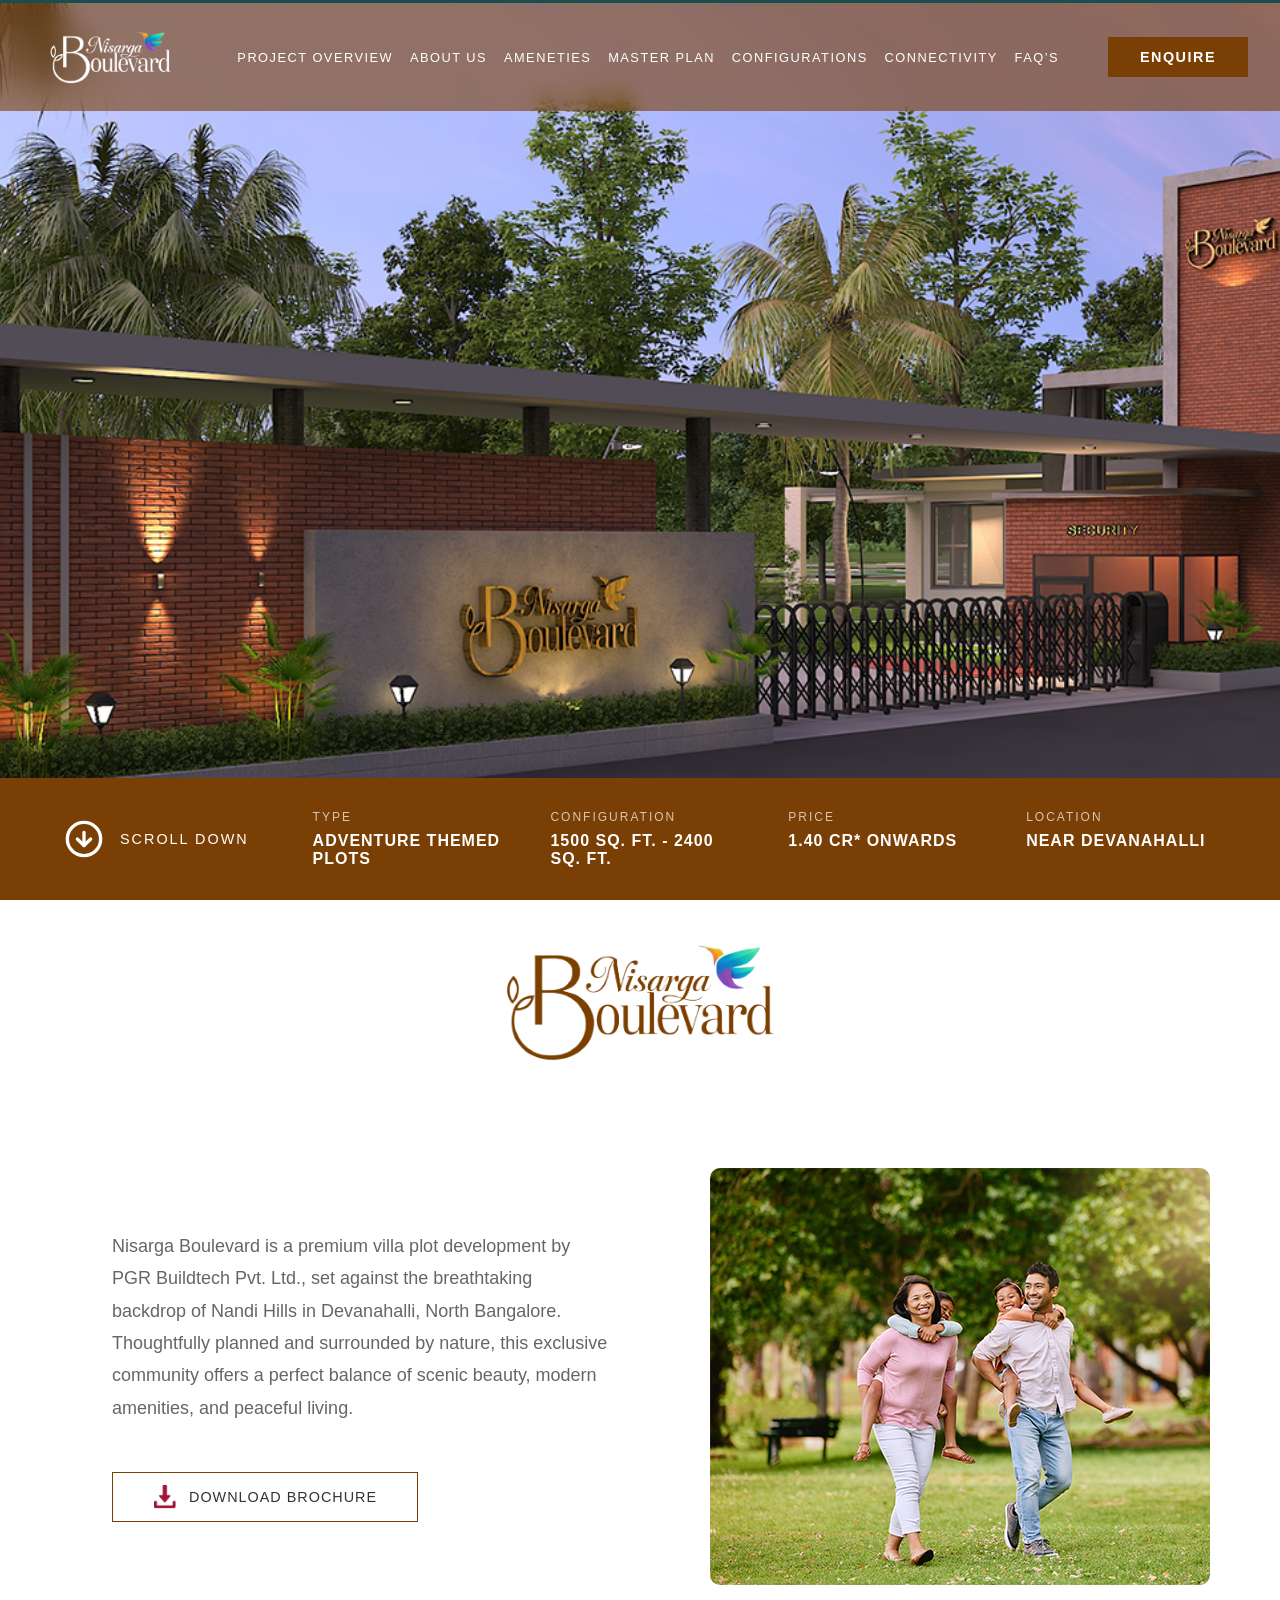
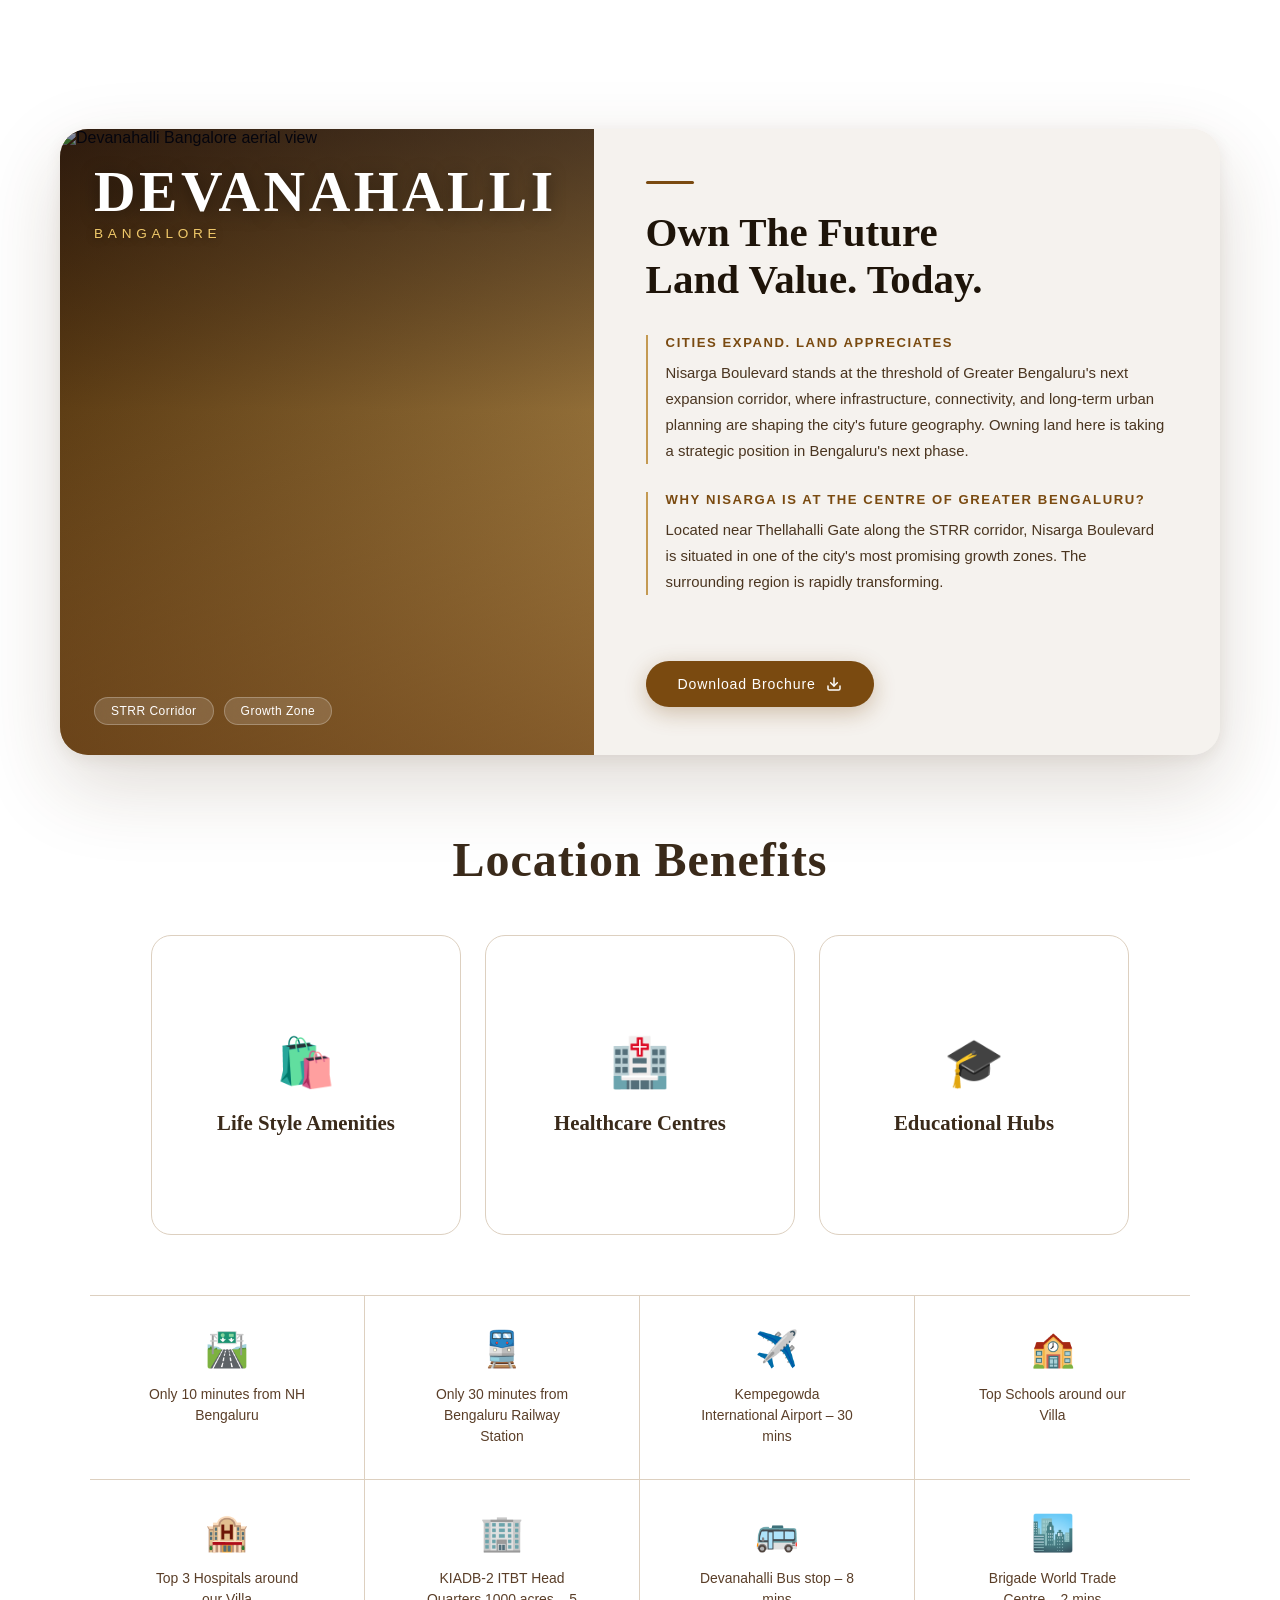
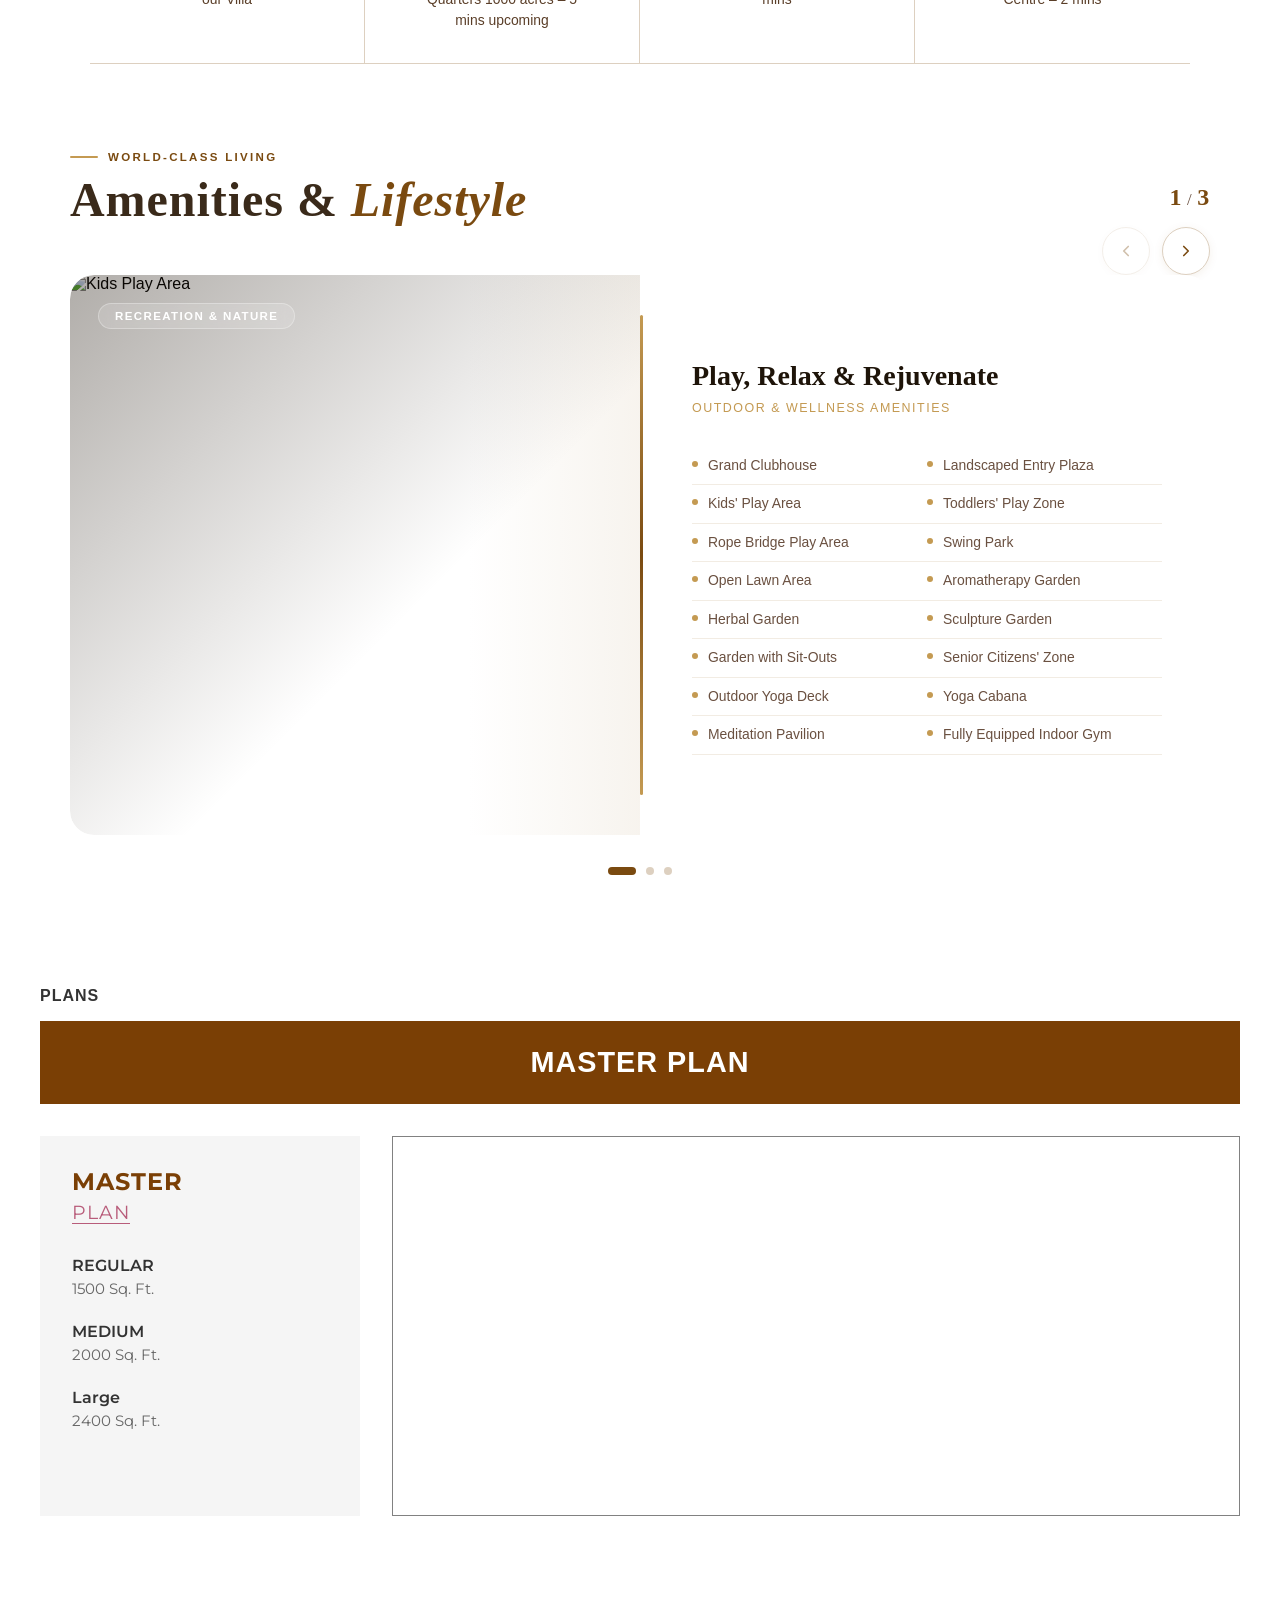
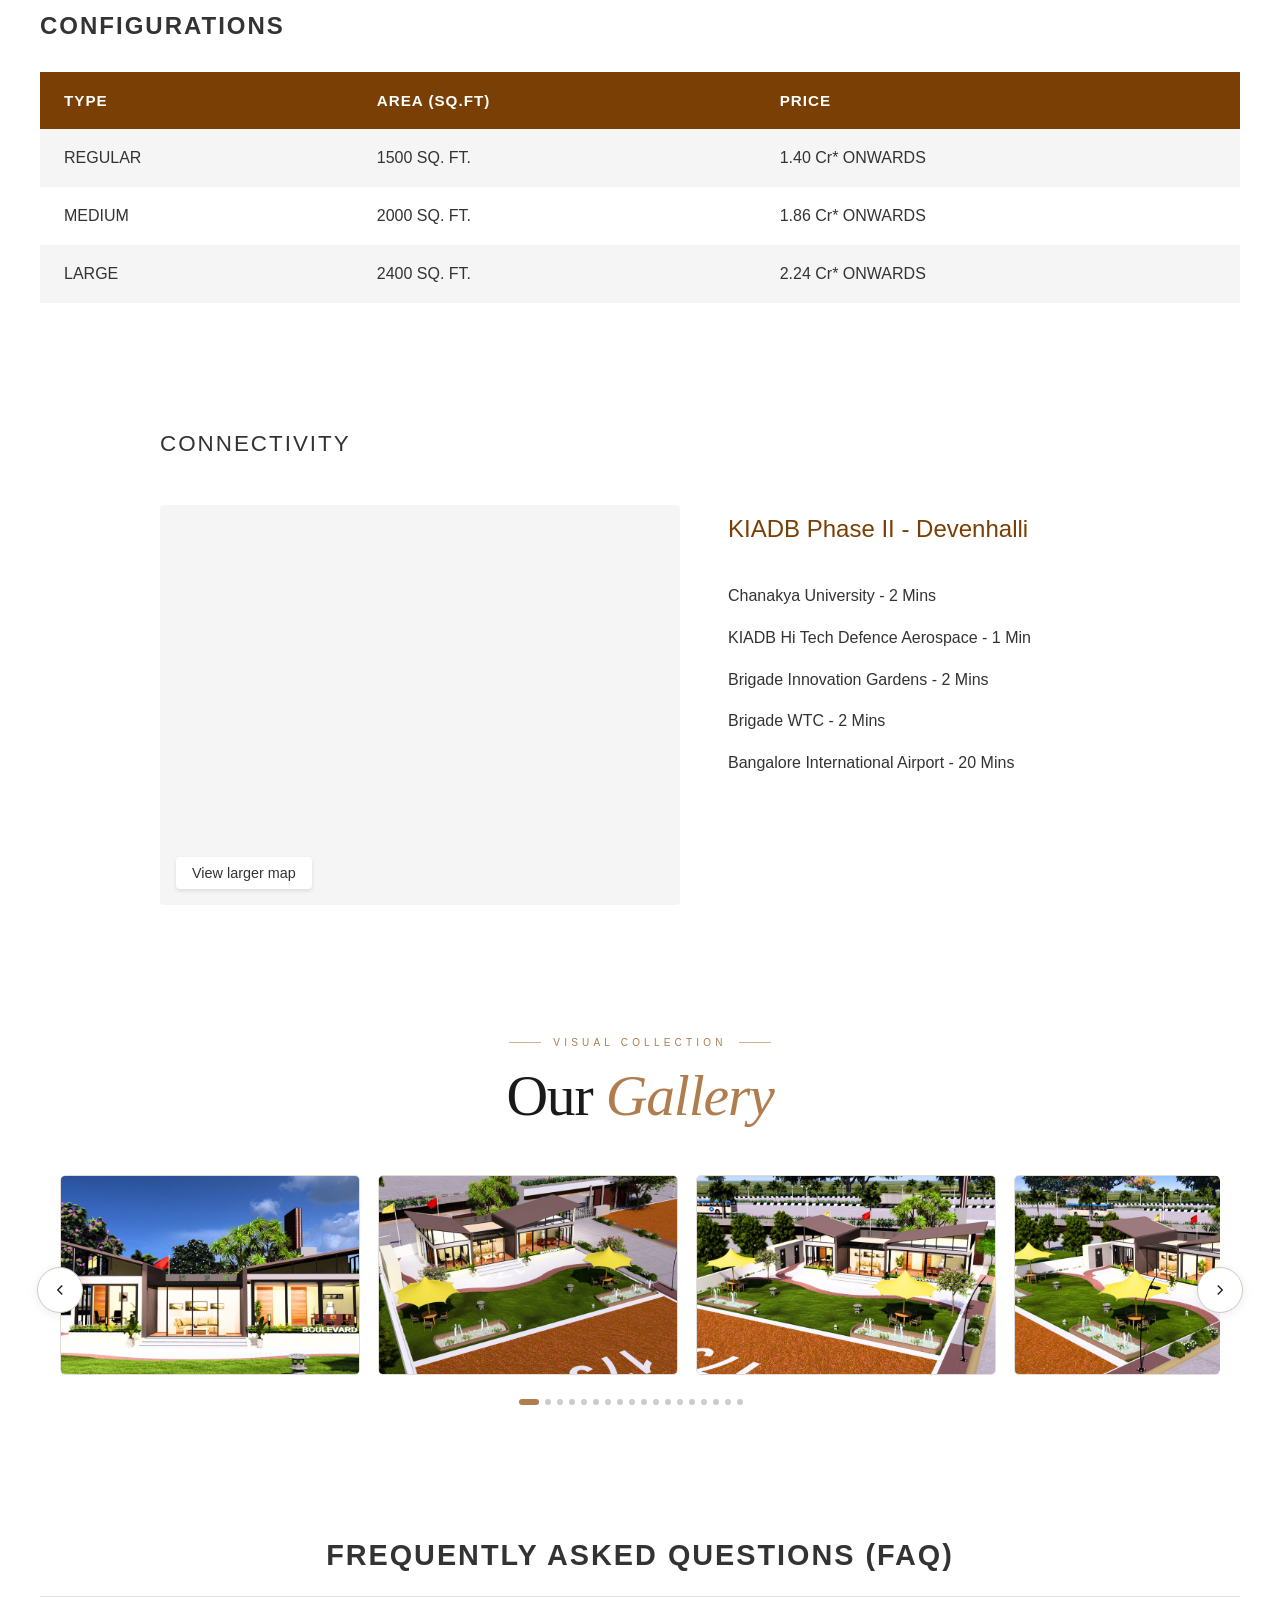
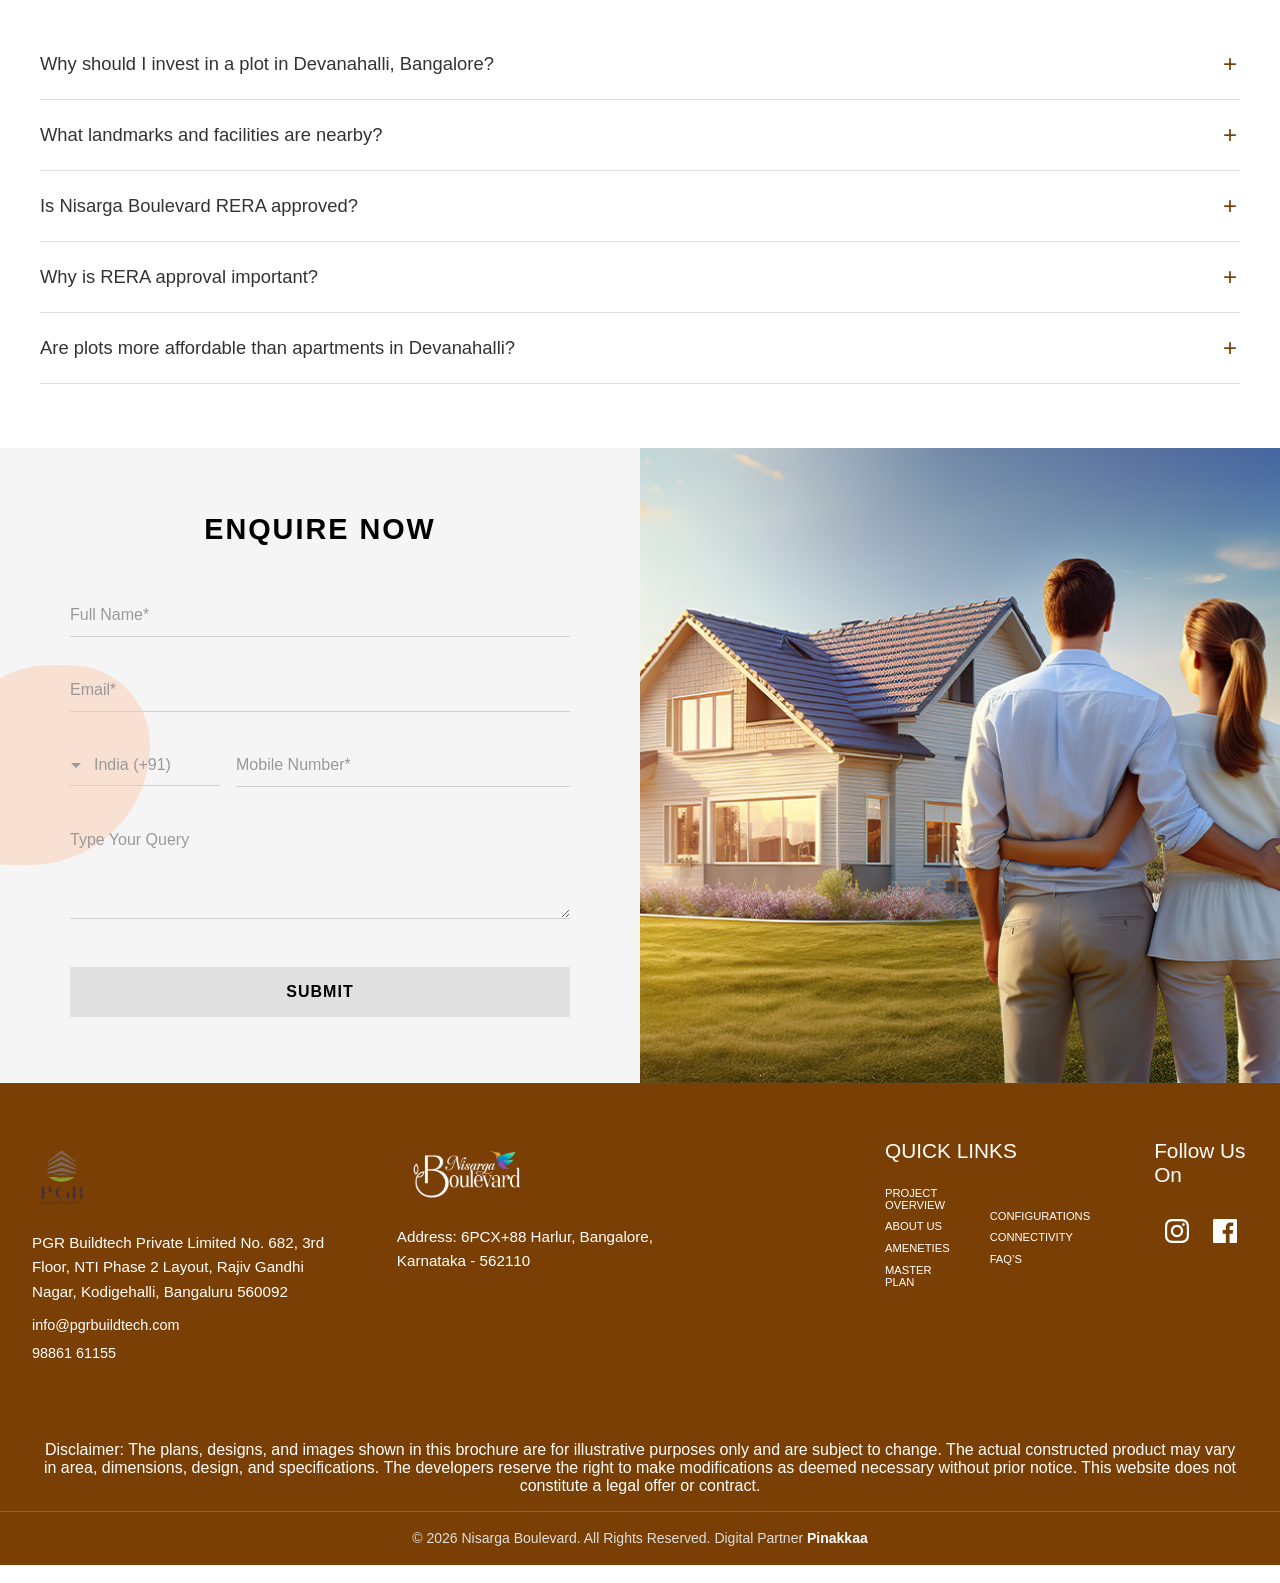
==== commit 85d17223: "Changes completed" ====
--- a/index.html
+++ b/index.html
@@ -1,73 +1,1742 @@
 <!DOCTYPE html>
 <html lang="en">
 
-<head>
-    <meta charset="UTF-8">
-    <meta name="viewport" content="width=device-width, initial-scale=1.0">
-    <title>Nisarga Boulevard</title>
-    <link rel="preconnect" href="https://fonts.googleapis.com">
-    <link rel="preconnect" href="https://fonts.gstatic.com" crossorigin>
-    <link href="https://fonts.googleapis.com/css2?family=Montserrat:wght@300;400;600&display=swap" rel="stylesheet">
-    <link rel="stylesheet" href="styles/globals.css">
-    <link rel="stylesheet" href="components/navbar/navbar.css">
-    <link rel="stylesheet" href="components/hero/hero.css">
-    <link rel="stylesheet" href="components/middle/middle.css">
-    <link rel="stylesheet" href="components/section2/section2.css">
-    <link rel="stylesheet" href="components/section3/section3.css">
-    <link rel="stylesheet" href="components/section4/section4.css">
-    <link rel="stylesheet" href="components/section5/section5.css">
-    <link rel="stylesheet" href="components/section6/section6.css">
-    <link rel="stylesheet" href="components/section7/section7.css">
-    <link rel="stylesheet" href="components/section8/section8.css">
-    <link rel="stylesheet" href="components/section9/section9.css">
-    <link rel="stylesheet" href="components/section9/section9.css">
-    <link rel="stylesheet" href="components/section10/section10.css">
-    <link rel="stylesheet" href="components/section11/section11.css">
-    <link rel="shortcut icon" href="./favicon.ico" type="image/x-icon">
+    <head>
+        <meta charset="UTF-8">
+        <meta name="viewport" content="width=device-width, initial-scale=1.0">
+        <title>Nisarga Boulevard</title>
+        <link rel="preconnect" href="https://fonts.googleapis.com">
+        <link rel="preconnect" href="https://fonts.gstatic.com" crossorigin>
+        <link href="https://fonts.googleapis.com/css2?family=Montserrat:wght@300;400;600&display=swap" rel="stylesheet">
+        <link rel="stylesheet" href="styles/globals.css">
+        <link rel="stylesheet" href="components/navbar/navbar.css">
+        <link rel="stylesheet" href="components/hero/hero.css">
+        <link rel="stylesheet" href="components/middle/middle.css">
+        <link rel="stylesheet" href="components/section2/section2.css">
+        <link rel="stylesheet" href="components/section3/section3.css">
+        <link rel="stylesheet" href="components/section4/section4.css">
+        <link rel="stylesheet" href="components/section5/section5.css">
+        <link rel="stylesheet" href="components/section6/section6.css">
+        <link rel="stylesheet" href="components/section7/section7.css">
+        <link rel="stylesheet" href="components/section8/section8.css">
+        <link rel="stylesheet" href="components/section9/section9.css">
+        <link rel="stylesheet" href="components/section9/section9.css">
+        <link rel="stylesheet" href="components/section10/section10.css">
+        <link rel="stylesheet" href="components/section11/section11.css">
+        <link rel="shortcut icon" href="./favicon.ico" type="image/x-icon">
+        <style>
+            .footer-bottom {
+                text-align: center;
+                padding: 15px 0;
+                border-top: 1px solid rgba(255, 255, 255, 0.2);
+                background-color: #7a3f05;
+            }
+
+            .footer-bottom p {
+                color: #ddd;
+                font-size: 14px;
+                line-height: 1.6;
+            }
+
+            .footer-bottom a {
+                color: #ffffff;
+                text-decoration: none;
+                font-weight: 600;
+                transition: 0.3s;
+            }
+
+            .footer-bottom a:hover {
+                color: #f5c16c;
+                /* match your theme */
+            }
+
+            @media(max-width: 1200px) {
+                .section11-footer-links-container {
+                    margin-left: 0;
+                }
+            }
+
+            @media(max-width: 640px) {
+                .section10-right {
+                    height: auto;
+                }
+            }
+        </style>
+        <style>:root
+        {
+            --brown: #7a4a10;
+            --brown-dk: #5e3808;
+            --brown-lt: #c49a52;
+            --cream: #faf7f3;
+            --cream-2: #f2ece3;
+            --text: #1e1409;
+            --text-muted: #6a5040;
+            --border: #ddd0c0;
+        }
+
+
+        /* ── OUTER SHELL ── */
+        .amenities-section {
+            width: 100%;
+            display: flex;
+            justify-content: center;
+            align-items: center;
+            padding: 5rem 0;
+        }
+
+        .amenities-section-wrapper {
+            max-width: 1140px;
+        }
+
+        /* ── HEADER ROW ── */
+        .header-row {
+            display: flex;
+            align-items: flex-end;
+            justify-content: space-between;
+            /* margin-bottom: 48px;
+            gap: 20px; */
+        }
+
+        .header-left {}
+
+        .label-tag {
+            display: inline-flex;
+            align-items: center;
+            gap: 10px;
+            font-size: 0.72rem;
+            font-weight: 600;
+            letter-spacing: 0.2em;
+            text-transform: uppercase;
+            color: var(--brown);
+            margin-bottom: 12px;
+        }
+
+        .label-tag::before {
+            content: '';
+            display: block;
+            width: 28px;
+            height: 2px;
+            background: var(--brown-lt);
+            border-radius: 2px;
+        }
+
+        .section-title {
+            font-family: 'Cormorant Garamond', serif;
+            font-size: clamp(2.4rem, 4.5vw, 3.8rem);
+            font-weight: 700;
+            color: var(--text);
+            line-height: 1.05;
+            letter-spacing: -0.01em;
+        }
+
+        .section-title em {
+            font-style: italic;
+            color: var(--brown);
+        }
+
+        /* slide counter */
+        .header-right {
+            display: flex;
+            flex-direction: column;
+            align-items: flex-end;
+            gap: 16px;
+        }
+
+        .slide-counter {
+            font-family: 'Cormorant Garamond', serif;
+            font-size: 1.05rem;
+            color: var(--text-muted);
+            letter-spacing: 0.04em;
+        }
+
+        .slide-counter span {
+            font-size: 1.5rem;
+            font-weight: 600;
+            color: var(--brown);
+        }
+
+        /* nav arrows */
+        .nav-arrows {
+            display: flex;
+            gap: 12px;
+        }
+
+        .nav-btn {
+            width: 48px;
+            height: 48px;
+            border-radius: 50%;
+            border: 1.5px solid var(--border);
+            background: #fff;
+            display: flex;
+            align-items: center;
+            justify-content: center;
+            cursor: pointer;
+            color: var(--brown);
+            transition: all 0.22s ease;
+            box-shadow: 0 2px 10px rgba(122, 74, 16, 0.08);
+        }
+
+        .nav-btn:hover {
+            background: var(--brown);
+            border-color: var(--brown);
+            color: #fff;
+            box-shadow: 0 6px 20px rgba(122, 74, 16, 0.25);
+            transform: scale(1.06);
+        }
+
+        .nav-btn:disabled {
+            opacity: 0.35;
+            cursor: not-allowed;
+            transform: none;
+        }
+
+        /* ── SLIDER WRAPPER ── */
+        .slider-viewport {
+            position: relative;
+            overflow: hidden;
+            border-radius: 24px;
+        }
+
+        .slides-track {
+            display: flex;
+            transition: transform 0.6s cubic-bezier(0.77, 0, 0.18, 1);
+        }
+
+        /* ── SINGLE SLIDE ── */
+        .slide {
+            min-width: 100%;
+            display: grid;
+            grid-template-columns: 1fr 1fr;
+            min-height: 560px;
+            border-radius: 24px;
+            overflow: hidden;
+        }
+
+        /* LEFT: image side */
+        .slide-image {
+            position: relative;
+            overflow: hidden;
+        }
+
+        .slide-image img {
+            width: 100%;
+            height: 100%;
+            object-fit: cover;
+            display: block;
+            transform: scale(1.04);
+            transition: transform 0.8s ease;
+        }
+
+        .slide.active .slide-image img {
+            transform: scale(1);
+        }
+
+        /* overlay gradient on image */
+        .slide-image::after {
+            content: '';
+            position: absolute;
+            inset: 0;
+            background: linear-gradient(135deg, rgba(30, 20, 9, 0.35) 0%, transparent 60%), linear-gradient(to right, transparent 70%, rgba(242, 236, 227, 0.6) 100%);
+            pointer-events: none;
+        }
+
+        /* slide number badge on image */
+        .slide-badge {
+            position: absolute;
+            top: 28px;
+            left: 28px;
+            z-index: 2;
+            background: rgba(255, 255, 255, 0.15);
+            backdrop-filter: blur(8px);
+            border: 1px solid rgba(255, 255, 255, 0.3);
+            border-radius: 50px;
+            padding: 6px 16px;
+            font-size: 0.72rem;
+            font-weight: 600;
+            letter-spacing: 0.12em;
+            text-transform: uppercase;
+            color: #fff;
+        }
+
+        /* RIGHT: content side */
+        .slide-content {
+            background: #fff;
+            padding: 52px 48px 48px 52px;
+            display: flex;
+            flex-direction: column;
+            justify-content: center;
+            position: relative;
+        }
+
+        /* decorative vertical line */
+        .slide-content::before {
+            content: '';
+            position: absolute;
+            left: 0;
+            top: 40px;
+            bottom: 40px;
+            width: 3px;
+            background: linear-gradient(180deg, var(--brown-lt), var(--brown), var(--brown-lt));
+            border-radius: 2px;
+        }
+
+        .slide-content h3 {
+            font-family: 'Cormorant Garamond', serif;
+            font-size: 1.75rem;
+            font-weight: 700;
+            color: var(--text);
+            margin-bottom: 8px;
+            line-height: 1.2;
+        }
+
+        .slide-content .sub {
+            font-size: 0.78rem;
+            font-weight: 500;
+            letter-spacing: 0.12em;
+            text-transform: uppercase;
+            color: var(--brown-lt);
+            margin-bottom: 32px;
+        }
+
+        /* amenity list */
+        .amenity-list {
+            list-style: none;
+            display: grid;
+            grid-template-columns: 1fr 1fr;
+            gap: 0;
+        }
+
+        .amenity-list li {
+            display: flex;
+            align-items: flex-start;
+            gap: 10px;
+            padding: 9px 12px 9px 0;
+            border-bottom: 1px solid var(--cream-2);
+            font-size: 0.87rem;
+            font-weight: 400;
+            color: var(--text-muted);
+            line-height: 1.4;
+            transition: color 0.18s;
+            cursor: default;
+        }
+
+        .amenity-list li:hover {
+            color: var(--brown);
+        }
+
+        .amenity-list li::before {
+            content: '';
+            flex-shrink: 0;
+            width: 6px;
+            height: 6px;
+            border-radius: 50%;
+            background: var(--brown-lt);
+            margin-top: 5px;
+            transition: background 0.18s, transform 0.18s;
+        }
+
+        .amenity-list li:hover::before {
+            background: var(--brown);
+            transform: scale(1.4);
+        }
+
+        /* ── PROGRESS DOTS ── */
+        .progress-dots {
+            display: flex;
+            justify-content: center;
+            gap: 10px;
+            margin-top: 32px;
+        }
+
+        .dot {
+            width: 8px;
+            height: 8px;
+            border-radius: 50%;
+            background: var(--border);
+            cursor: pointer;
+            transition: all 0.3s ease;
+            border: none;
+            padding: 0;
+        }
+
+        .dot.active {
+            background: var(--brown);
+            width: 28px;
+            border-radius: 4px;
+        }
+
+        /* ── RESPONSIVE ── */
+        @media(max-width: 860px) {
+            .slide {
+                grid-template-columns: 1fr;
+            }
+
+            .slide-image {
+                min-height: 260px;
+            }
+
+            .slide-content {
+                padding: 36px 28px 36px 36px;
+            }
+
+            .amenity-list {
+                grid-template-columns: 1fr;
+            }
+
+            .header-row {
+                flex-direction: column;
+                align-items: flex-start;
+            }
+
+            .header-right {
+                flex-direction: row;
+                align-items: center;
+            }
+        }
+        /* Tablet: ≤860px */
+        @media(max-width: 860px) {
+            .amenities-section {
+                padding: 3.5rem 1rem;
+            }
+
+            .header-row {
+                flex-direction: column;
+                align-items: flex-start;
+                gap: 24px;
+                margin-bottom: 28px;
+            }
+
+            .header-right {
+                flex-direction: row;
+                align-items: center;
+                gap: 20px;
+            }
+
+            .slide {
+                grid-template-columns: 1fr;
+                min-height: auto;
+            }
+
+            .slide-image {
+                min-height: 240px;
+                max-height: 300px;
+            }
+
+            .slide-content {
+                padding: 36px 28px 36px 36px;
+            }
+
+            .amenity-list {
+                grid-template-columns: 1fr 1fr;
+            }
+        }
+
+        /* Mobile: ≤560px */
+        @media(max-width: 560px) {
+            .amenities-section {
+                padding: 2.5rem 0.75rem;
+            }
+
+            .header-row {
+                gap: 20px;
+                margin-bottom: 20px;
+            }
+
+            .section-title {
+                font-size: clamp(1.8rem, 8vw, 2.4rem);
+            }
+
+            .header-right {
+                width: 100%;
+                justify-content: space-between;
+            }
+
+            .slide-counter {
+                font-size: 0.9rem;
+            }
+
+            .slide-counter span {
+                font-size: 1.2rem;
+            }
+
+            .nav-btn {
+                width: 42px;
+                height: 42px;
+            }
+
+            .slider-viewport {
+                border-radius: 16px;
+            }
+
+            .slide {
+                border-radius: 16px;
+            }
+
+            .slide-image {
+                min-height: 200px;
+                max-height: 240px;
+            }
+
+            .slide-badge {
+                top: 16px;
+                left: 16px;
+                font-size: 0.65rem;
+                padding: 5px 12px;
+            }
+
+            .slide-content {
+                padding: 2rem 0.5rem;
+            }
+
+            .slide-content::before {
+                top: 24px;
+                bottom: 24px;
+            }
+
+            .slide-content h3 {
+                font-size: 1.4rem;
+                margin-bottom: 6px;
+            }
+
+            .slide-content .sub {
+                font-size: 0.68rem;
+                margin-bottom: 20px;
+            }
+
+            .amenity-list {
+                grid-template-columns: 1fr;
+            }
+
+            .amenity-list li {
+                font-size: 0.85rem;
+                padding: 8px 0;
+            }
+
+            .progress-dots {
+                margin-top: 20px;
+            }
+        }
+
+        /* Very small: ≤380px */
+        @media(max-width: 380px) {
+            .amenities-section {
+                padding: 2rem 0.5rem;
+            }
+
+            .slide-content {
+                padding: 22px 16px 22px 22px;
+            }
+
+            .slide-image {
+                min-height: 180px;
+            }
+        }
+    </style>
     <style>
-        .footer-bottom {
+        /* *,
+        *::before,
+        *::after {
+            box-sizing: border-box;
+            margin: 0;
+            padding: 0;
+        }
+
+        body {
+            background: #edeae4;
+            font-family: 'Jost', sans-serif;
+            min-height: 100vh;
+            display: flex;
+            align-items: center;
+            justify-content: center;
+            padding: 40px 20px;
+        } */
+
+        /* ── WRAPPER ── */
+        .main-about-us-section {
+            width: 100%;
+            display: flex;
+            justify-content: center;
+            align-items: center;
+            padding: 5rem 0;
+        }
+
+        .wrapper {
+            display: flex;
+            max-width: 1160px;
+            width: 100%;
+            border-radius: 28px;
+            overflow: hidden;
+            box-shadow: 0 30px 80px rgba(80, 50, 20, 0.18), 0 4px 16px rgba(80, 50, 20, 0.08);
+            background: #f5f2ee;
+            min-height: 580px;
+        }
+
+        /* ── LEFT IMAGE PANEL ── */
+        .image-panel {
+            position: relative;
+            flex: 0 0 46%;
+            min-height: 520px;
+            overflow: hidden;
+        }
+
+        .image-panel img {
+            width: 100%;
+            height: 100%;
+            object-fit: cover;
+            display: block;
+            transition: transform 8s ease;
+        }
+
+        .wrapper:hover .image-panel img {
+            transform: scale(1.04);
+        }
+
+        .image-panel::after {
+            content: '';
+            position: absolute;
+            inset: 0;
+            background: linear-gradient(180deg, rgba(10, 10, 30, 0.45) 0%, rgba(10, 10, 30, 0.10) 45%, rgba(80, 40, 10, 0.55) 100%);
+        }
+
+        .image-text {
+            position: absolute;
+            top: 34px;
+            left: 34px;
+            z-index: 2;
+        }
+
+        .image-text .city {
+            font-family: 'Cormorant Garamond', serif;
+            font-size: clamp(2.4rem, 5vw, 3.6rem);
+            font-weight: 700;
+            color: #fff;
+            letter-spacing: 0.06em;
+            line-height: 1;
+            text-shadow: 0 2px 18px rgba(0, 0, 0, 0.4);
+        }
+
+        .image-text .sub {
+            font-family: 'Jost', sans-serif;
+            font-size: 0.85rem;
+            font-weight: 500;
+            letter-spacing: 0.35em;
+            color: #f0c96a;
+            margin-top: 6px;
+            text-shadow: 0 1px 8px rgba(0, 0, 0, 0.4);
+        }
+
+        .image-badge {
+            position: absolute;
+            bottom: 30px;
+            left: 34px;
+            right: 34px;
+            z-index: 2;
+            display: flex;
+            gap: 10px;
+        }
+
+        .badge-pill {
+            background: rgba(255, 255, 255, 0.15);
+            backdrop-filter: blur(8px);
+            border: 1px solid rgba(255, 255, 255, 0.25);
+            border-radius: 50px;
+            padding: 6px 16px;
+            font-size: 0.75rem;
+            font-weight: 500;
+            color: #fff;
+            letter-spacing: 0.04em;
+            white-space: nowrap;
+        }
+
+        /* ── RIGHT CONTENT PANEL ── */
+        .content-panel {
+            flex: 1;
+            padding: 52px 52px 48px;
+            display: flex;
+            flex-direction: column;
+            justify-content: center;
+            background: #f5f2ee;
+            position: relative;
+        }
+
+        .content-panel::before {
+            content: '';
+            position: absolute;
+            top: 52px;
+            left: 52px;
+            width: 48px;
+            height: 3px;
+            background: #7a4a10;
+            border-radius: 2px;
+        }
+
+        .headline {
+            font-family: 'Cormorant Garamond', serif;
+            font-size: clamp(1.9rem, 3.2vw, 2.75rem);
+            font-weight: 700;
+            color: #1e1409;
+            line-height: 1.15;
+            margin-top: 28px;
+            margin-bottom: 32px;
+        }
+
+        .block {
+            margin-bottom: 28px;
+            padding-left: 18px;
+            border-left: 2px solid #c49a52;
+        }
+
+        .block h3 {
+            font-size: 0.82rem;
+            font-weight: 600;
+            letter-spacing: 0.12em;
+            text-transform: uppercase;
+            color: #7a4a10;
+            margin-bottom: 10px;
+        }
+
+        .block p {
+            font-size: 0.93rem;
+            font-weight: 300;
+            color: #4a3520;
+            line-height: 1.75;
+        }
+
+        .cta-row {
+            margin-top: 38px;
+            display: flex;
+            align-items: center;
+            gap: 24px;
+            flex-wrap: wrap;
+        }
+
+        .btn-primary {
+            display: inline-flex;
+            align-items: center;
+            gap: 10px;
+            background: #7a4a10;
+            color: #fff;
+            font-family: 'Jost', sans-serif;
+            font-size: 0.88rem;
+            font-weight: 500;
+            letter-spacing: 0.06em;
+            padding: 15px 32px;
+            border-radius: 50px;
+            border: none;
+            cursor: pointer;
+            text-decoration: none;
+            transition: background 0.25s, transform 0.2s, box-shadow 0.25s;
+            box-shadow: 0 6px 22px rgba(122, 74, 16, 0.30);
+        }
+
+        .btn-primary:hover {
+            background: #5e3808;
+            transform: translateY(-2px);
+            box-shadow: 0 10px 28px rgba(122, 74, 16, 0.38);
+        }
+
+        .btn-primary svg {
+            flex-shrink: 0;
+            transition: transform 0.2s;
+        }
+
+        .btn-primary:hover svg {
+            transform: translateX(3px);
+        }
+
+        .note {
+            font-size: 0.78rem;
+            color: #9a7a5a;
+            font-weight: 400;
+        }
+
+        @media(max-width: 760px) {
+            .wrapper {
+                flex-direction: column;
+                border-radius: 20px;
+            }
+
+            .image-panel {
+                flex: none;
+                min-height: 300px;
+                width: 100%;
+            }
+
+            .content-panel {
+                padding: 40px 28px 36px;
+            }
+
+            .content-panel::before {
+                top: 40px;
+                left: 28px;
+            }
+        }
+
+        /* ════════════════════════════════════
+           MODAL
+        ════════════════════════════════════ */
+        .modal-overlay {
+            position: fixed;
+            inset: 0;
+            background: rgba(20, 12, 4, 0.65);
+            backdrop-filter: blur(6px);
+            z-index: 1000;
+            display: flex;
+            align-items: center;
+            justify-content: center;
+            padding: 20px;
+            opacity: 0;
+            pointer-events: none;
+            transition: opacity 0.3s ease;
+        }
+
+        .modal-overlay.open {
+            opacity: 1;
+            pointer-events: all;
+        }
+
+        .modal {
+            background: #f5f2ee;
+            border-radius: 24px;
+            width: 100%;
+            max-width: 500px;
+            box-shadow: 0 40px 100px rgba(20, 10, 4, 0.35);
+            overflow: hidden;
+            transform: translateY(30px) scale(0.97);
+            transition: transform 0.38s cubic-bezier(0.34, 1.56, 0.64, 1);
+            position: relative;
+            max-height: 92vh;
+            overflow-y: auto;
+        }
+
+        .modal-overlay.open .modal {
+            transform: translateY(0) scale(1);
+        }
+
+        /* header */
+        .modal-header {
+            background: #7a4a10;
+            padding: 28px 32px 24px;
+            position: relative;
+        }
+
+        .modal-header .mh-line {
+            width: 36px;
+            height: 2px;
+            background: #f0c96a;
+            border-radius: 2px;
+            margin-bottom: 12px;
+        }
+
+        .modal-header h2 {
+            font-family: 'Cormorant Garamond', serif;
+            font-size: 1.65rem;
+            font-weight: 700;
+            color: #fff;
+            line-height: 1.2;
+        }
+
+        .modal-header p {
+            font-size: 0.82rem;
+            color: rgba(255, 255, 255, 0.72);
+            margin-top: 6px;
+            font-weight: 300;
+            letter-spacing: 0.03em;
+        }
+
+        .modal-close {
+            position: absolute;
+            top: 20px;
+            right: 22px;
+            background: rgba(255, 255, 255, 0.14);
+            border: none;
+            border-radius: 50%;
+            width: 34px;
+            height: 34px;
+            display: flex;
+            align-items: center;
+            justify-content: center;
+            cursor: pointer;
+            color: #fff;
+            transition: background 0.2s;
+        }
+
+        .modal-close:hover {
+            background: rgba(255, 255, 255, 0.26);
+        }
+
+        /* body */
+        .modal-body {
+            padding: 30px 32px 34px;
+            display: flex;
+            flex-direction: column;
+            gap: 18px;
+        }
+
+        .field-group {
+            display: flex;
+            flex-direction: column;
+            gap: 6px;
+        }
+
+        .field-group label {
+            font-size: 0.74rem;
+            font-weight: 600;
+            letter-spacing: 0.1em;
+            text-transform: uppercase;
+            color: #7a4a10;
+        }
+
+        .field-group input,
+        .field-group textarea,
+        .field-group select {
+            width: 100%;
+            padding: 12px 16px;
+            border: 1.5px solid #ddd0c0;
+            border-radius: 10px;
+            background: #fff;
+            font-family: 'Jost', sans-serif;
+            font-size: 0.92rem;
+            color: #2a1a0a;
+            outline: none;
+            transition: border-color 0.2s, box-shadow 0.2s;
+            appearance: none;
+            -webkit-appearance: none;
+        }
+
+        .field-group input:focus,
+        .field-group textarea:focus,
+        .field-group select:focus {
+            border-color: #7a4a10;
+            box-shadow: 0 0 0 3px rgba(122, 74, 16, 0.12);
+        }
+
+        .field-group input.error,
+        .field-group textarea.error,
+        .phone-row input.error {
+            border-color: #c0392b;
+            box-shadow: 0 0 0 3px rgba(192, 57, 43, 0.10);
+        }
+
+        .error-msg {
+            font-size: 0.72rem;
+            color: #c0392b;
+            display: none;
+            margin-top: 1px;
+        }
+
+        .error-msg.show {
+            display: block;
+        }
+
+        /* phone row */
+        .phone-row {
+            display: flex;
+            gap: 10px;
+        }
+
+        .phone-row select {
+            flex: 0 0 118px;
+        }
+
+        .phone-row input {
+            flex: 1;
+        }
+
+        .field-group textarea {
+            resize: vertical;
+            min-height: 90px;
+        }
+
+        /* submit */
+        .btn-submit {
+            display: flex;
+            align-items: center;
+            justify-content: center;
+            gap: 10px;
+            background: #7a4a10;
+            color: #fff;
+            font-family: 'Jost', sans-serif;
+            font-size: 0.92rem;
+            font-weight: 600;
+            letter-spacing: 0.06em;
+            padding: 15px 28px;
+            border-radius: 50px;
+            border: none;
+            cursor: pointer;
+            width: 100%;
+            margin-top: 4px;
+            transition: background 0.25s, transform 0.2s, box-shadow 0.25s;
+            box-shadow: 0 6px 22px rgba(122, 74, 16, 0.28);
+        }
+
+        .btn-submit:hover:not(:disabled) {
+            background: #5e3808;
+            transform: translateY(-1px);
+            box-shadow: 0 10px 28px rgba(122, 74, 16, 0.36);
+        }
+
+        .btn-submit:disabled {
+            opacity: 0.65;
+            cursor: not-allowed;
+        }
+
+        .spinner {
+            width: 18px;
+            height: 18px;
+            border: 2.5px solid rgba(255, 255, 255, 0.35);
+            border-top-color: #fff;
+            border-radius: 50%;
+            animation: spin 0.7s linear infinite;
+            display: none;
+        }
+
+        @keyframes spin {
+            to {
+                transform: rotate(360deg);
+            }
+        }
+
+        /* success */
+        .success-view {
+            display: none;
+            flex-direction: column;
+            align-items: center;
             text-align: center;
-            padding: 15px 0;
-            border-top: 1px solid rgba(255, 255, 255, 0.2);
-            background-color: #7a3f05;
-        }
-
-        .footer-bottom p {
-            color: #ddd;
-            font-size: 14px;
-            line-height: 1.6;
-        }
-
-        .footer-bottom a {
-            color: #ffffff;
-            text-decoration: none;
-            font-weight: 600;
-            transition: 0.3s;
-        }
-
-        .footer-bottom a:hover {
-            color: #f5c16c;
-            /* match your theme */
-        }
-
-        @media (max-width: 1200px) {
-            .section11-footer-links-container {
-                margin-left: 0;
-            }
-        }
-
-        @media (max-width: 640px) {
-            .section10-right {
-                height: auto;
-            }
-        }
+            padding: 44px 32px 48px;
+            gap: 16px;
+        }
+
+        .success-icon {
+            width: 72px;
+            height: 72px;
+            background: #f0e8d8;
+            border-radius: 50%;
+            display: flex;
+            align-items: center;
+            justify-content: center;
+            margin-bottom: 4px;
+        }
+
+        .success-icon svg {
+            color: #7a4a10;
+        }
+
+        .success-view h3 {
+            font-family: 'Cormorant Garamond', serif;
+            font-size: 1.7rem;
+            font-weight: 700;
+            color: #1e1409;
+        }
+
+        .success-view p {
+            font-size: 0.9rem;
+            color: #6a5040;
+            font-weight: 300;
+            line-height: 1.7;
+            max-width: 320px;
+        }
+
+        .success-view .dl-badge {
+            display: flex;
+            align-items: center;
+            gap: 8px;
+            background: #f0e8d8;
+            border: 1px solid #ddd0c0;
+            padding: 9px 20px;
+            border-radius: 50px;
+            font-size: 0.8rem;
+            color: #5e3808;
+            font-weight: 500;
+            letter-spacing: 0.04em;
+        }
+
+        .btn-close-success {
+            margin-top: 6px;
+            background: none;
+            border: 1.5px solid #c49a52;
+            color: #7a4a10;
+            font-family: 'Jost', sans-serif;
+            font-size: 0.84rem;
+            font-weight: 500;
+            letter-spacing: 0.06em;
+            padding: 11px 28px;
+            border-radius: 50px;
+            cursor: pointer;
+            transition: background 0.2s, color 0.2s;
+        }
+
+        .btn-close-success:hover {
+            background: #7a4a10;
+            color: #fff;
+        }
+
+    </style>
+    <style>
+        /* *,
+        *::before,
+        *::after {
+            box-sizing: border-box;
+            margin: 0;
+            padding: 0;
+        }
+
+        body {
+            background: #faf8f5;
+            font-family: 'Jost', sans-serif;
+            color: #3a2a1a;
+            min-height: 100vh;
+            padding: 60px 20px;
+        } */
+
+        /* .location-advantages{
+            width: 100%;
+            display: flex;
+            justify-content: center;
+            align-items: center;
+        } */
+        .section-title {
+            text-align: center;
+            font-family: 'Cormorant Garamond', serif;
+            font-size: clamp(2rem, 4vw, 3rem);
+            font-weight: 700;
+            color: #3a2a1a;
+            margin-bottom: 50px;
+            letter-spacing: 0.02em;
+        }
+
+        /* ── TOP 3 HOVER CARDS ── */
+        .top-cards {
+            display: flex;
+            justify-content: center;
+            gap: 24px;
+            max-width: 1100px;
+            margin: 0 auto 60px;
+            flex-wrap: wrap;
+        }
+
+        .top-card {
+            position: relative;
+            width: 310px;
+            height: 300px;
+            border-radius: 20px;
+            border: 1.5px solid #ddd0c0;
+            background: #fff;
+            overflow: hidden;
+            cursor: pointer;
+            flex-shrink: 0;
+        }
+
+        /* static face */
+        .card-front {
+            position: absolute;
+            inset: 0;
+            display: flex;
+            flex-direction: column;
+            align-items: center;
+            justify-content: center;
+            gap: 20px;
+            transition: opacity 0.35s ease, transform 0.35s ease;
+        }
+
+        .card-front .icon {
+            font-size: 3rem;
+            color: #7a4a10;
+        }
+
+        .card-front h3 {
+            font-family: 'Cormorant Garamond', serif;
+            font-size: 1.3rem;
+            font-weight: 700;
+            color: #3a2a1a;
+            text-align: center;
+            padding: 0 20px;
+        }
+
+        /* brown overlay coming from bottom */
+        .card-back {
+            position: absolute;
+            inset: 0;
+            background: #7a4a10;
+            border-radius: 20px;
+            transform: translateY(100%);
+            transition: transform 0.42s cubic-bezier(0.4, 0, 0.2, 1);
+            display: flex;
+            flex-direction: column;
+            justify-content: center;
+            padding: 28px 26px;
+            gap: 14px;
+        }
+
+        .card-back h3 {
+            font-family: 'Cormorant Garamond', serif;
+            font-size: 1.25rem;
+            font-weight: 700;
+            color: #fff;
+            margin-bottom: 4px;
+        }
+
+        .card-back ul {
+            list-style: none;
+            display: flex;
+            flex-direction: column;
+            gap: 8px;
+        }
+
+        .card-back ul li {
+            font-size: 0.88rem;
+            font-weight: 400;
+            color: #f5e9d8;
+            display: flex;
+            align-items: flex-start;
+            gap: 8px;
+            line-height: 1.45;
+        }
+
+        .card-back ul li::before {
+            content: '•';
+            color: #f5c882;
+            font-size: 1.1rem;
+            flex-shrink: 0;
+            margin-top: -1px;
+        }
+
+        /* hover triggers */
+        .top-card:hover .card-back {
+            transform: translateY(0);
+        }
+        .top-card:hover .card-front {
+            opacity: 0;
+            transform: translateY(-16px);
+        }
+
+        /* ── BOTTOM INFO GRID ── */
+        .info-grid {
+            display: grid;
+            grid-template-columns: repeat(4, 1fr);
+            max-width: 1100px;
+            margin: 0 auto;
+            border-top: 1px solid #ddd0c0;
+        }
+
+        .info-item {
+            display: flex;
+            flex-direction: column;
+            align-items: center;
+            text-align: center;
+            padding: 32px 20px;
+            gap: 14px;
+            border-right: 1px solid #ddd0c0;
+            border-bottom: 1px solid #ddd0c0;
+            transition: background 0.25s;
+        }
+
+        .info-item:hover {
+            background: #f5ede0;
+        }
+        .info-item:nth-child(4n) {
+            border-right: none;
+        }
+
+        .info-item .icon {
+            font-size: 2.2rem;
+            color: #7a4a10;
+        }
+
+        .info-item p {
+            font-size: 0.87rem;
+            font-weight: 400;
+            color: #5a3e28;
+            line-height: 1.5;
+            max-width: 160px;
+        }
+
+        @media(max-width: 900px) {
+            .info-grid {
+                grid-template-columns: repeat(2, 1fr);
+            }
+            .info-item:nth-child(2n) {
+                border-right: none;
+            }
+            .info-item:nth-child(4n) {
+                border-right: 1px solid #ddd0c0;
+            }
+            .info-item:nth-child(2n) {
+                border-right: none;
+            }
+        }
+
+        @media(max-width: 600px) {
+            .top-cards {
+                flex-direction: column;
+                align-items: center;
+            }
+            .top-card {
+                width: 100%;
+                max-width: 340px;
+            }
+            .info-grid {
+                grid-template-columns: repeat(2, 1fr);
+            }
+        }
+        .footer-sub-links {
+            color: #fff;
+            font-size: 0.9rem;
+            margin-top: 0.8rem;
+        }
+
+    </style>
+    <style>
+        /* ── All classes prefixed with gsl- to avoid conflicts ── */
+
+        /* .gsl-wrap *,
+        .gsl-wrap *::before,
+        .gsl-wrap *::after {
+            box-sizing: border-box;
+            margin: 0;
+            padding: 0;
+        } */
+
+        .gsl-wrap {
+            /* --gsl-bg: #f5f3ef; */
+            --gsl-surface: #ffffff;
+            --gsl-border: #e2ddd6;
+            --gsl-border-mid: #cfc9be;
+            --gsl-gold: #b07d4f;
+            --gsl-text: #1a1a1a;
+            --gsl-muted: #9a9590;
+
+            font-family: 'DM Sans', sans-serif;
+            /* background: var(--gsl-bg); */
+            /* min-height: 100vh; */
+            display: flex;
+            flex-direction: column;
+            align-items: center;
+            justify-content: center;
+            padding: 60px 24px 70px;
+            overflow-x: hidden;
+        }
+
+        /* ── Header ── */
+        .gsl-header {
+            text-align: center;
+            margin-bottom: 48px;
+        }
+
+        .gsl-eyebrow {
+            display: inline-flex;
+            align-items: center;
+            gap: 12px;
+            font-size: 10px;
+            font-weight: 300;
+            letter-spacing: 0.42em;
+            text-transform: uppercase;
+            color: var(--gsl-gold);
+            margin-bottom: 16px;
+        }
+        .gsl-eyebrow::before,
+        .gsl-eyebrow::after {
+            content: '';
+            width: 32px;
+            height: 1px;
+            background: var(--gsl-gold);
+            opacity: 0.6;
+        }
+
+        .gsl-heading {
+            font-family: 'Playfair Display', serif;
+            font-weight: 400;
+            font-size: clamp(2.2rem, 4.5vw, 3.6rem);
+            line-height: 1.1;
+            letter-spacing: -0.02em;
+            color: var(--gsl-text);
+        }
+        .gsl-heading em {
+            font-style: italic;
+            color: var(--gsl-gold);
+        }
+
+        /* ── Slider Section ── */
+        .gsl-section {
+            position: relative;
+            width: 100%;
+            max-width: 1160px;
+        }
+
+        .gsl-section::before,
+        .gsl-section::after {
+            content: '';
+            position: absolute;
+            top: 0;
+            bottom: 0;
+            width: 80px;
+            z-index: 5;
+            pointer-events: none;
+        }
+        .gsl-section::before {
+            left: 0;
+            background: linear-gradient(to right, var(--gsl-bg), transparent);
+        }
+        .gsl-section::after {
+            right: 0;
+            background: linear-gradient(to left, var(--gsl-bg), transparent);
+        }
+
+        .gsl-viewport {
+            overflow: hidden;
+            border-radius: 6px;
+        }
+
+        .gsl-track {
+            display: flex;
+            gap: 18px;
+            will-change: transform;
+        }
+
+        /* ── Slide ── */
+        .gsl-slide {
+            width: 300px;
+            height: 200px;
+            flex-shrink: 0;
+            position: relative;
+            cursor: pointer;
+            border-radius: 5px;
+            overflow: hidden;
+            border: 1px solid var(--gsl-border);
+        }
+
+        .gsl-slide img {
+            width: 100%;
+            height: 100%;
+            /* aspect-ratio: 3/4; */
+            object-fit: cover;
+            display: block;
+        }
+
+        .gsl-expand-btn {
+            position: absolute;
+            bottom: 12px;
+            right: 12px;
+            width: 34px;
+            height: 34px;
+            border-radius: 50%;
+            border: 1.5px solid rgba(255, 255, 255, 0.7);
+            background: rgba(255, 255, 255, 0.2);
+            backdrop-filter: blur(6px);
+            display: flex;
+            align-items: center;
+            justify-content: center;
+            opacity: 0;
+            transition: opacity 0.22s ease, background 0.22s ease, border-color 0.22s ease;
+            cursor: pointer;
+        }
+        .gsl-expand-btn svg {
+            width: 13px;
+            height: 13px;
+            fill: none;
+            stroke: #fff;
+            stroke-width: 1.8;
+        }
+        .gsl-slide:hover .gsl-expand-btn {
+            opacity: 1;
+        }
+        .gsl-expand-btn:hover {
+            background: rgba(176, 125, 79, 0.75);
+            border-color: transparent;
+        }
+
+        /* ── Arrows ── */
+        .gsl-arrow {
+            position: absolute;
+            top: 50%;
+            transform: translateY(-50%);
+            width: 46px;
+            height: 46px;
+            border-radius: 50%;
+            border: 1.5px solid var(--gsl-border-mid);
+            background: var(--gsl-surface);
+            cursor: pointer;
+            display: flex;
+            align-items: center;
+            justify-content: center;
+            z-index: 10;
+            box-shadow: 0 2px 12px rgba(0, 0, 0, 0.08);
+            transition: border-color 0.22s, background 0.22s, color 0.22s;
+            color: var(--gsl-text);
+        }
+        .gsl-arrow:hover {
+            border-color: var(--gsl-gold);
+            background: var(--gsl-gold);
+            color: #fff;
+        }
+        .gsl-arrow svg {
+            width: 18px;
+            height: 18px;
+            fill: none;
+            stroke: currentColor;
+            stroke-width: 1.8;
+        }
+        .gsl-arrow-prev {
+            left: -23px;
+        }
+        .gsl-arrow-next {
+            right: -23px;
+        }
+
+        /* ── Footer ── */
+        .gsl-footer {
+            display: flex;
+            align-items: center;
+            justify-content: center;
+            gap: 18px;
+            margin-top: 24px;
+        }
+
+        .gsl-dots {
+            display: flex;
+            gap: 6px;
+            align-items: center;
+        }
+
+        .gsl-dot {
+            width: 6px;
+            height: 6px;
+            border-radius: 50%;
+            background: #ccc;
+            border: none;
+            cursor: pointer;
+            padding: 0;
+            transition: background 0.28s, width 0.28s, border-radius 0.28s;
+        }
+        .gsl-dot.gsl-dot-active {
+            background: var(--gsl-gold);
+            width: 20px;
+            border-radius: 3px;
+        }
+
+        .gsl-counter {
+            font-size: 11px;
+            letter-spacing: 0.22em;
+            color: var(--gsl-muted);
+            font-weight: 300;
+        }
+        .gsl-counter strong {
+            color: var(--gsl-gold);
+            font-weight: 400;
+        }
+
+        /* ── Lightbox ── */
+        .gsl-lightbox {
+            position: fixed;
+            inset: 0;
+            z-index: 9999;
+            opacity: 0;
+            pointer-events: none;
+            transition: opacity 0.32s ease;
+            display: flex;
+            align-items: center;
+            justify-content: center;
+        }
+        .gsl-lightbox.gsl-lb-open {
+            opacity: 1;
+            pointer-events: all;
+        }
+
+        .gsl-lb-backdrop {
+            position: absolute;
+            inset: 0;
+            background: rgba(245, 243, 239, 0.92);
+            backdrop-filter: blur(20px);
+            cursor: pointer;
+        }
+
+        .gsl-lb-inner {
+            position: relative;
+            z-index: 2;
+            display: flex;
+            align-items: center;
+            gap: 18px;
+            padding: 20px;
+            max-width: 960px;
+            width: 100%;
+        }
+
+        .gsl-lb-img-wrap {
+            position: relative;
+            border-radius: 6px;
+            overflow: hidden;
+            border: 1px solid var(--gsl-border);
+            box-shadow: 0 24px 70px rgba(0, 0, 0, 0.13);
+            max-width: 480px;
+            width: 100%;
+            margin: 0 auto;
+            transform: scale(0.93);
+            transition: transform 0.42s cubic-bezier(0.34,1.4,0.64,1);
+        }
+        .gsl-lightbox.gsl-lb-open .gsl-lb-img-wrap {
+            transform: scale(1);
+        }
+
+        .gsl-lb-img-wrap img {
+            width: 100%;
+            max-height: 80vh;
+            object-fit: cover;
+            display: block;
+            transition: opacity 0.16s, transform 0.16s;
+        }
+
+        .gsl-lb-close {
+            position: absolute;
+            top: 14px;
+            right: 14px;
+            z-index: 3;
+            width: 36px;
+            height: 36px;
+            border-radius: 50%;
+            border: 1.5px solid var(--gsl-border-mid);
+            background: var(--gsl-surface);
+            cursor: pointer;
+            display: flex;
+            align-items: center;
+            justify-content: center;
+            box-shadow: 0 2px 10px rgba(0, 0, 0, 0.07);
+            transition: background 0.2s, border-color 0.2s, transform 0.28s;
+        }
+        .gsl-lb-close:hover {
+            background: #e04444;
+            border-color: #e04444;
+            transform: rotate(90deg);
+        }
+        .gsl-lb-close svg {
+            width: 13px;
+            height: 13px;
+            fill: none;
+            stroke: var(--gsl-muted);
+            stroke-width: 2;
+            transition: stroke 0.2s;
+        }
+        .gsl-lb-close:hover svg {
+            stroke: #fff;
+        }
+
+        .gsl-lb-arrow {
+            width: 46px;
+            height: 46px;
+            border-radius: 50%;
+            border: 1.5px solid var(--gsl-border-mid);
+            background: var(--gsl-surface);
+            cursor: pointer;
+            display: flex;
+            align-items: center;
+            justify-content: center;
+            flex-shrink: 0;
+            box-shadow: 0 2px 12px rgba(0, 0, 0, 0.08);
+            transition: background 0.2s, border-color 0.2s, color 0.2s;
+            color: var(--gsl-text);
+        }
+        .gsl-lb-arrow:hover {
+            background: var(--gsl-gold);
+            border-color: var(--gsl-gold);
+            color: #fff;
+        }
+        .gsl-lb-arrow svg {
+            width: 18px;
+            height: 18px;
+            fill: none;
+            stroke: currentColor;
+            stroke-width: 1.8;
+        }
+
+        .gsl-lb-page {
+            position: absolute;
+            bottom: 14px;
+            right: 18px;
+            z-index: 3;
+            font-size: 10.5px;
+            letter-spacing: 0.22em;
+            color: var(--gsl-muted);
+            font-family: 'DM Sans', sans-serif;
+        }
+        .gsl-lb-page strong {
+            color: var(--gsl-gold);
+            font-weight: 400;
+        }
+
+        .gsl-lb-thumbs {
+            position: absolute;
+            bottom: 12px;
+            left: 50%;
+            transform: translateX(-50%);
+            display: flex;
+            gap: 6px;
+            z-index: 3;
+        }
+
+        .gsl-lb-thumb {
+            width: 40px;
+            height: 27px;
+            border-radius: 3px;
+            overflow: hidden;
+            cursor: pointer;
+            opacity: 0.35;
+            border: 1.5px solid transparent;
+            transition: opacity 0.2s, border-color 0.2s;
+        }
+        .gsl-lb-thumb img {
+            width: 100%;
+            height: 100%;
+            object-fit: cover;
+            display: block;
+        }
+        .gsl-lb-thumb.gsl-lb-thumb-active {
+            opacity: 1;
+            border-color: var(--gsl-gold);
+        }
+        .gsl-lb-thumb:hover:not(.gsl-lb-thumb-active) {
+            opacity: 0.65;
+        }
+
+        /* ── Responsive ── */
+        @media(max-width: 900px) {
+            .gsl-slide {
+                min-width: 250px;
+            }
+        }
+        @media(max-width: 640px) {
+            .gsl-slide {
+                min-width: 210px;
+            }
+            .gsl-arrow-prev {
+                left: -10px;
+            }
+            .gsl-arrow-next {
+                right: -10px;
+            }
+            .gsl-lb-inner {
+                gap: 8px;
+                padding: 10px;
+            }
+            .gsl-lb-arrow {
+                width: 36px;
+                height: 36px;
+            }
+            .gsl-lb-thumbs {
+                display: none;
+            }
+            .gsl-section::before,
+            .gsl-section::after {
+                width: 36px;
+            }
+        }
+
     </style>
 </head>
 
 <body>
     <!-- Navbar Section -->
     <nav class="navbar" id="navbar">
-        <div class="navbar-container">
+        <div
+            class="navbar-container">
             <!-- Logo -->
             <a href="#Home" class="logo">
                 <img src="./public/images/logo-white.png" alt="Nisarga Boulevard Logo" class="logo-image">
@@ -85,7 +1754,7 @@
             </div>
 
             <!-- Enquire Button -->
-            <a href="#Enquiry" class="enquire-button">ENQUIRE</a>
+            <div class="enquire-button" id="openModalBtn">ENQUIRE</div>
 
             <!-- Mobile Menu Icon -->
             <button class="menu-icon" id="menuToggle" aria-label="Toggle menu">
@@ -109,7 +1778,8 @@
     </nav>
 
     <!-- Hero Section -->
-    <section class="hero" id="Home">
+    <section
+        class="hero" id="Home">
         <!-- Background Images with Fade Animation -->
         <div class="hero-background">
             <div class="hero-image active" id="heroImage1"></div>
@@ -124,18 +1794,17 @@
                 <img src="components/downloadlogo.png" alt="Download" class="download-icon-image">
             </div>
             <!-- <div class="hero-left">
-                <h2 class="hero-subtitle">SEEK THE ADVENTURE IN YOU</h2>
-                <p class="hero-description">Plots packed with thrills overlooking Nandi Hills</p>
-            </div> -->
+                                                                                                                                                                                    <h2 class="hero-subtitle">SEEK THE ADVENTURE IN YOU</h2>
+                                                                                                                                                                                    <p class="hero-description">Plots packed with thrills overlooking Nandi Hills</p>
+                                                                                                                                                                                </div> -->
         </div>
 
         <!-- Property Info Bar -->
         <div class="property-info-bar">
             <div class="scroll-indicator">
-                <svg viewBox="0 0 24 24" fill="none" xmlns="http://www.w3.org/2000/svg">
-                    <circle cx="12" cy="12" r="10" stroke="white" stroke-width="2" fill="none" />
-                    <path d="M12 8v8M8 12l4 4 4-4" stroke="white" stroke-width="2" stroke-linecap="round"
-                        stroke-linejoin="round" />
+                <svg viewbox="0 0 24 24" fill="none" xmlns="http://www.w3.org/2000/svg">
+                    <circle cx="12" cy="12" r="10" stroke="white" stroke-width="2" fill="none"/>
+                    <path d="M12 8v8M8 12l4 4 4-4" stroke="white" stroke-width="2" stroke-linecap="round" stroke-linejoin="round"/>
                 </svg>
                 <span>SCROLL DOWN</span>
             </div>
@@ -150,7 +1819,7 @@
                 </div>
                 <div class="property-item">
                     <span class="property-label">PRICE</span>
-                    <span class="property-value">1.4 Cr* Onwards</span>
+                    <span class="property-value">1.40 Cr* Onwards</span>
                 </div>
                 <div class="property-item">
                     <span class="property-label">LOCATION</span>
@@ -169,17 +1838,17 @@
 
     <!-- Section 2 -->
     <section class="section2" id="About">
-        <div class="section2-container">
+        <div
+            class="section2-container">
             <!-- Left Side - Text Content -->
             <div class="section2-left">
                 <div class="section2-text">
                     <p>Nisarga Boulevard is a premium villa plot development by PGR Buildtech Pvt. Ltd., set against the
-                        breathtaking backdrop of Nandi Hills in Devanahalli, North Bangalore. Thoughtfully planned and
-                        surrounded by nature, this exclusive community offers a perfect balance of scenic beauty, modern
-                        amenities, and peaceful living.</p>
+                                                                                                                        breathtaking backdrop of Nandi Hills in Devanahalli, North Bangalore. Thoughtfully planned and
+                                                                                                                        surrounded by nature, this exclusive community offers a perfect balance of scenic beauty, modern
+                                                                                                                        amenities, and peaceful living.</p>
                 </div>
-                <a href="./Nisarga-Boulevard-Brochure.pdf" class="download-brochure-button"
-                    download="Nisarga-Brochure.pdf">
+                <a href="./Nisarga-Boulevard-Brochure.pdf" class="download-brochure-button" download="Nisarga-Brochure.pdf">
 
                     <img src="components/section3/m21.png" alt="Download Brochure" class="download-brochure-icon">
                     DOWNLOAD BROCHURE
@@ -194,202 +1863,534 @@
         </div>
     </section>
 
-    <!-- Section 3 - RERA Numbers -->
-    <section class="section3">
-        <div class="section3-container">
-            <h2 class="section3-heading">RERA NUMBER</h2>
-            <div class="section3-divider"></div>
-            <div class="section3-rera-list">
-                <p class="rera-number">PRM/KA/RERA/1234/567/PR/891011/1213145</p>
+    <!-- ── MAIN SECTION ── -->
+    <section class="main-about-us-section">
+        <div class="wrapper">
+
+            <div class="image-panel">
+                <img src="https://images.unsplash.com/photo-1596176530529-78163a4f7af2?w=800&q=80" alt="Devanahalli Bangalore aerial view" onerror="this.style.background='linear-gradient(135deg,#4a2800,#c49a52)';this.removeAttribute('src')"/>
+                <div class="image-text">
+                    <div class="city">DEVANAHALLI</div>
+                    <div class="sub">BANGALORE</div>
+                </div>
+                <div class="image-badge">
+                    <span class="badge-pill">STRR Corridor</span>
+                    <span class="badge-pill">Growth Zone</span>
+                </div>
             </div>
-            <div class="section3-divider-bottom"></div>
+
+            <div class="content-panel">
+
+                <h2 class="headline">Own The Future<br>Land Value. Today.</h2>
+
+                <div class="block">
+                    <h3>Cities Expand. Land Appreciates</h3>
+                    <p>Nisarga Boulevard stands at the threshold of Greater Bengaluru's next expansion corridor, where
+                                                                                                                        infrastructure, connectivity, and long-term urban planning are shaping the city's future
+                                                                                                                        geography. Owning land here is taking a strategic position in Bengaluru's next phase.</p>
+                </div>
+
+                <div class="block">
+                    <h3>Why Nisarga is at the Centre of Greater Bengaluru?</h3>
+                    <p>Located near Thellahalli Gate along the STRR corridor, Nisarga Boulevard is situated in one of
+                                                                                                                        the city's most promising growth zones. The surrounding region is rapidly transforming.</p>
+                </div>
+
+                <div class="cta-row">
+                    <button class="btn-primary" id="openModalBtn">
+                        Download Brochure
+                        <svg width="16" height="16" viewbox="0 0 24 24" fill="none" stroke="currentColor" stroke-width="2.2" stroke-linecap="round" stroke-linejoin="round">
+                            <path d="M21 15v4a2 2 0 0 1-2 2H5a2 2 0 0 1-2-2v-4"/>
+                            <polyline points="7 10 12 15 17 10"/>
+                            <line x1="12" y1="15" x2="12" y2="3"/>
+                        </svg>
+                    </button>
+                    <!-- <span class="note">Free · No commitment required</span> -->
+                </div>
+
+            </div>
         </div>
     </section>
 
-    <!-- Section 4 - Amenities -->
-    <section class="section4" id="Amenities">
-        <div class="section4-header">
-            <h2 class="section4-header-title">AMENITIES</h2>
-            <div class="section4-nav-arrows">
-                <button class="nav-arrow" id="amenitiesPrev" aria-label="Previous">
-                    <svg viewBox="0 0 24 24" fill="none" xmlns="http://www.w3.org/2000/svg">
-                        <path d="M15 18l-6-6 6-6" stroke="currentColor" stroke-width="2" stroke-linecap="round"
-                            stroke-linejoin="round" />
-                    </svg>
-                </button>
-                <button class="nav-arrow" id="amenitiesNext" aria-label="Next">
-                    <svg viewBox="0 0 24 24" fill="none" xmlns="http://www.w3.org/2000/svg">
-                        <path d="M9 18l6-6-6-6" stroke="currentColor" stroke-width="2" stroke-linecap="round"
-                            stroke-linejoin="round" />
+    <!-- ── MODAL ── -->
+    <div class="modal-overlay" id="modalOverlay">
+        <div class="modal" id="modal" role="dialog" aria-modal="true" aria-labelledby="modalTitle">
+
+            <div class="modal-header">
+                <div class="mh-line"></div>
+                <h2 id="modalTitle">Get Your Free Brochure</h2>
+                <p>Fill in your details — download starts instantly.</p>
+                <button class="modal-close" id="closeModalBtn" aria-label="Close">
+                    <svg width="15" height="15" viewbox="0 0 24 24" fill="none" stroke="currentColor" stroke-width="2.5" stroke-linecap="round">
+                        <line x1="18" y1="6" x2="6" y2="18"/>
+                        <line x1="6" y1="6" x2="18" y2="18"/>
                     </svg>
                 </button>
             </div>
+
+            <!-- Form -->
+            <div
+                class="modal-body" id="formView">
+
+                <!-- Name -->
+                <div class="field-group">
+                    <label for="fullName">Full Name</label>
+                    <input type="text" id="fullName" placeholder="" autocomplete="name"/>
+                    <span class="error-msg" id="nameErr">Please enter your full name.</span>
+                </div>
+
+                <!-- Phone -->
+                <div class="field-group">
+                    <label>Mobile Number</label>
+                    <div class="phone-row">
+                        <select id="countryCode" aria-label="Country code">
+                            <option value="+91">🇮🇳 +91</option>
+                            <option value="+1">🇺🇸 +1</option>
+                            <option value="+44">🇬🇧 +44</option>
+                            <option value="+971">🇦🇪 +971</option>
+                            <option value="+65">🇸🇬 +65</option>
+                            <option value="+61">🇦🇺 +61</option>
+                            <option value="+49">🇩🇪 +49</option>
+                            <option value="+33">🇫🇷 +33</option>
+                            <option value="+81">🇯🇵 +81</option>
+                            <option value="+86">🇨🇳 +86</option>
+                            <option value="+60">🇲🇾 +60</option>
+                            <option value="+966">🇸🇦 +966</option>
+                            <option value="+1-CA">🇨🇦 +1</option>
+                            <option value="+55">🇧🇷 +55</option>
+                            <option value="+27">🇿🇦 +27</option>
+                        </select>
+                        <input type="tel" id="phone" placeholder="" autocomplete="tel"/>
+                    </div>
+                    <span class="error-msg" id="phoneErr">Enter a valid number (digits only, 6–15 digits).</span>
+                </div>
+
+                <!-- Email -->
+                <div class="field-group">
+                    <label for="email">Email Address</label>
+                    <input type="email" id="email" placeholder="" autocomplete="email"/>
+                    <span class="error-msg" id="emailErr">Please enter a valid email address.</span>
+                </div>
+
+                <!-- Message -->
+                <div class="field-group">
+                    <label for="message">
+                        Message
+                        <span style="font-weight:300;text-transform:none;letter-spacing:0;color:#9a7a5a;font-size:0.72rem">
+                            — optional</span>
+                    </label>
+                    <textarea id="message" placeholder=""></textarea>
+                </div>
+
+                <button class="btn-submit" id="submitBtn">
+                    <span id="btnLabel">Download Brochure</span>
+                    <div class="spinner" id="spinner"></div>
+                    <svg id="btnIcon" width="16" height="16" viewbox="0 0 24 24" fill="none" stroke="currentColor" stroke-width="2.2" stroke-linecap="round" stroke-linejoin="round">
+                        <path d="M21 15v4a2 2 0 0 1-2 2H5a2 2 0 0 1-2-2v-4"/>
+                        <polyline points="7 10 12 15 17 10"/>
+                        <line x1="12" y1="15" x2="12" y2="3"/>
+                    </svg>
+                </button>
+
+            </div>
+
+            <!-- Success -->
+            <div class="success-view" id="successView">
+                <div class="success-icon">
+                    <svg width="34" height="34" viewbox="0 0 24 24" fill="none" stroke="currentColor" stroke-width="2.2" stroke-linecap="round" stroke-linejoin="round">
+                        <path d="M22 11.08V12a10 10 0 1 1-5.93-9.14"/>
+                        <polyline points="22 4 12 14.01 9 11.01"/>
+                    </svg>
+                </div>
+                <h3>Thank You!</h3>
+                <p>Your brochure download has started. Our team may reach out with more details about Nisarga Boulevard.
+                </p>
+                <div class="dl-badge">
+                    <svg width="14" height="14" viewbox="0 0 24 24" fill="none" stroke="currentColor" stroke-width="2.2" stroke-linecap="round" stroke-linejoin="round">
+                        <path d="M14 2H6a2 2 0 0 0-2 2v16a2 2 0 0 0 2 2h12a2 2 0 0 0 2-2V8z"/>
+                        <polyline points="14 2 14 8 20 8"/>
+                    </svg>
+                    nisarga-boulevard.pdf
+                </div>
+                <button class="btn-close-success" id="closeSuccessBtn">Close</button>
+            </div>
+
         </div>
-        <div class="section4-container">
-            <!-- Section 1: The Leisure -->
-            <div class="section4-content active" data-section="0">
-                <!-- Left Side - Image -->
-                <div class="section4-left">
-                    <img src="./public/images/amenities-1.png" alt="The Leisure" class="section4-image">
+    </div>
+
+    <!-- Section 3 - RERA Numbers -->
+    <!-- <section class="section3">
+                                                                    <div class="section3-container">
+                                                                        <h2 class="section3-heading">RERA NUMBER</h2>
+                                                                        <div class="section3-divider"></div>
+                                                                        <div class="section3-rera-list">
+                                                                            <p class="rera-number">PRM/KA/RERA/1234/567/PR/891011/1213145</p>
+                                                                        </div>
+                                                                        <div class="section3-divider-bottom"></div>
+                                                                    </div>
+                                                                </section> -->
+
+    <!-- Section 4 - Amenities -->
+    <!-- <section class="section4" id="Amenities"> <div class="section4-header">
+                                                            <h2 class="section4-header-title">AMENITIES</h2>
+                                                            <div class="section4-nav-arrows">
+                                                                <button class="nav-arrow" id="amenitiesPrev" aria-label="Previous">
+                                                                    <svg viewbox="0 0 24 24" fill="none" xmlns="http://www.w3.org/2000/svg">
+                                                                        <path d="M15 18l-6-6 6-6" stroke="currentColor" stroke-width="2" stroke-linecap="round" stroke-linejoin="round"/>
+                                                                    </svg>
+                                                                </button>
+                                                                <button class="nav-arrow" id="amenitiesNext" aria-label="Next">
+                                                                    <svg viewbox="0 0 24 24" fill="none" xmlns="http://www.w3.org/2000/svg">
+                                                                        <path d="M9 18l6-6-6-6" stroke="currentColor" stroke-width="2" stroke-linecap="round" stroke-linejoin="round"/>
+                                                                    </svg>
+                                                                </button>
+                                                            </div>
+                                                        </div>
+                                                        <div
+                                                            class="section4-container">
+                                                            <div
+                                                                class="section4-content active" data-section="0">
+                                                                <div class="section4-left">
+                                                                    <img src="./public/images/amenities-1.png" alt="The Leisure" class="section4-image">
+                                                                </div>
+                                            
+                                                                <div
+                                                                    class="section4-right">
+                                                                    <ul class="section4-list">
+                                                                        <li class="section4-list-item">Grand Clubhouse</li>
+                                                                        <li class="section4-list-item">Landscaped Entry Plaza</li>
+                                                                        <li class="section4-list-item">Kids’ Play Area</li>
+                                                                        <li class="section4-list-item">Toddlers’ Play Zone</li>
+                                                                        <li class="section4-list-item">Rope Bridge Play Area</li>
+                                                                        <li class="section4-list-item">Swing Park</li>
+                                                                        <li class="section4-list-item">Open Lawn Area</li>
+                                                                        <li class="section4-list-item">Aromatherapy Garden</li>
+                                                                        <li class="section4-list-item">Herbal Garden</li>
+                                                                        <li class="section4-list-item">Sculpture Garden (Peace Zone)</li>
+                                                                        <li class="section4-list-item">Garden with Sit-Outs</li>
+                                                                        <li class="section4-list-item">Senior Citizens’ Relaxation Zone</li>
+                                                                        <li class="section4-list-item">Outdoor Yoga Deck</li>
+                                                                        <li class="section4-list-item">Yoga Cabana</li>
+                                                                        <li class="section4-list-item">Meditation Pavilion</li>
+                                                                        <li class="section4-list-item">Fully Equipped Indoor Gym</li>
+                                                                    </ul>
+                                                                </div>
+                                                            </div>
+                                            
+                                                            <div
+                                                                class="section4-content" data-section="1">
+                                                                <div class="section4-left">
+                                                                    <img src="./public/images/amenities-2.png" alt="The Adventure" class="section4-image">
+                                                                </div>
+                                            
+                                                                <div
+                                                                    class="section4-right">
+                                                                    <ul class="section4-list">
+                                                                        <li class="section4-list-item">Outdoor Fitness Gym</li>
+                                                                        <li class="section4-list-item">Zumba & Dance Floor</li>
+                                                                        <li class="section4-list-item">Aerobics Studio</li>
+                                                                        <li class="section4-list-item">Indoor Games Room (Chess & Carrom)</li>
+                                                                        <li class="section4-list-item">Table Tennis Zone</li>
+                                                                        <li class="section4-list-item">Billiards Room</li>
+                                                                        <li class="section4-list-item">Multipurpose Hall</li>
+                                                                        <li class="section4-list-item">Cafeteria</li>
+                                                                        <li class="section4-list-item">Library & Reading Lounge</li>
+                                                                        <li class="section4-list-item">Guest Rooms</li>
+                                                                        <li class="section4-list-item">Clinic / First-Aid Center</li>
+                                                                        <li class="section4-list-item">Cycling Track</li>
+                                                                        <li class="section4-list-item">Jogging Track</li>
+                                                                        <li class="section4-list-item">Futsal Court</li>
+                                                                        <li class="section4-list-item">Basketball Court</li>
+                                                                        <li class="section4-list-item">Pet Park / Pet Zone</li>
+                                                                    </ul>
+                                                                </div>
+                                                            </div>
+                                                            <div
+                                                                class="section4-content" data-section="1">
+                                                                <div class="section4-left">
+                                                                    <img src="./public/images/amenities-3.png" alt="The Adventure" class="section4-image">
+                                                                </div>
+                                            
+                                                                <div
+                                                                    class="section4-right">
+                                                                    <ul class="section4-list">
+                                                                        <li class="section4-list-item">Children’s Activity Lawn</li>
+                                                                        <li class="section4-list-item">Event Lawn</li>
+                                                                        <li class="section4-list-item">Amphitheatre Seating</li>
+                                                                        <li class="section4-list-item">Water Feature / Reflective Pool</li>
+                                                                        <li class="section4-list-item">Rainwater Harvesting System</li>
+                                                                        <li class="section4-list-item">Underground Recharge Pits</li>
+                                                                        <li class="section4-list-item">Underground Electrification</li>
+                                                                        <li class="section4-list-item">Wide CC Roads</li>
+                                                                        <li class="section4-list-item">Street Lighting</li>
+                                                                        <li class="section4-list-item">24/7 CCTV Surveillance</li>
+                                                                        <li class="section4-list-item">Secured Gated Entry</li>
+                                                                        <li class="section4-list-item">Dedicated Visitor Parking</li>
+                                                                        <li class="section4-list-item">Landscaped Walkways</li>
+                                                                        <li class="section4-list-item">Seating Pergolas</li>
+                                                                        <li class="section4-list-item">Senior Walking Track</li>
+                                                                        <li class="section4-list-item">Eco-Friendly Green Spaces</li>
+                                                                    </ul>
+                                                                </div>
+                                                            </div>
+                                                        </div>
+                                                    </section> -->
+
+
+        <section class="location-advantages"> <h2 class="section-title">Location Benefits</h2>
+
+        <!-- TOP 3 CARDS -->
+        <div
+            class="top-cards">
+
+            <!-- Card 1: Life Style Amenities -->
+            <div class="top-card">
+                <div class="card-front">
+                    <div class="icon">🛍️</div>
+                    <h3>Life Style Amenities</h3>
                 </div>
-
-                <!-- Right Side - Content -->
-                <div class="section4-right">
-                    <!-- <h3 class="section4-content-heading">The Leisure</h3> -->
-                    <ul class="section4-list">
-                        <li class="section4-list-item">Grand Clubhouse</li>
-                        <li class="section4-list-item">Landscaped Entry Plaza</li>
-                        <li class="section4-list-item">Kids’ Play Area</li>
-                        <li class="section4-list-item">Toddlers’ Play Zone</li>
-                        <li class="section4-list-item">Rope Bridge Play Area</li>
-                        <li class="section4-list-item">Swing Park</li>
-                        <li class="section4-list-item">Open Lawn Area</li>
-                        <li class="section4-list-item">Aromatherapy Garden</li>
-                        <li class="section4-list-item">Herbal Garden</li>
-                        <li class="section4-list-item">Sculpture Garden (Peace Zone)</li>
-                        <li class="section4-list-item">Garden with Sit-Outs</li>
-                        <li class="section4-list-item">Senior Citizens’ Relaxation Zone</li>
-                        <li class="section4-list-item">Outdoor Yoga Deck</li>
-                        <li class="section4-list-item">Yoga Cabana</li>
-                        <li class="section4-list-item">Meditation Pavilion</li>
-                        <li class="section4-list-item">Fully Equipped Indoor Gym</li>
+                <div class="card-back">
+                    <h3>Life Style Amenities</h3>
+                    <ul>
+                        <li>Brigade Orchards Mall – 6 mins</li>
+                        <li>Sattva Park Cubix Mall – 7 mins</li>
+                        <li>D-Mart – 12 mins</li>
+                        <li>Reliance Trends – 10 mins</li>
+                        <li>Prestige Forum Mall – 20 mins Upcoming</li>
                     </ul>
                 </div>
             </div>
 
-            <!-- Section 2: The Adventure -->
-            <div class="section4-content" data-section="1">
-                <!-- Left Side - Image -->
-                <div class="section4-left">
-                    <img src="./public/images/amenities-2.png" alt="The Adventure" class="section4-image">
+            <!-- Card 2: Healthcare Centres -->
+            <div class="top-card">
+                <div class="card-front">
+                    <div class="icon">🏥</div>
+                    <h3>Healthcare Centres</h3>
                 </div>
-
-                <!-- Right Side - Content -->
-                <div class="section4-right">
-                    <!-- <h3 class="section4-content-heading">The Adventure</h3> -->
-                    <ul class="section4-list">
-                        <li class="section4-list-item">Outdoor Fitness Gym</li>
-                        <li class="section4-list-item">Zumba & Dance Floor</li>
-                        <li class="section4-list-item">Aerobics Studio</li>
-                        <li class="section4-list-item">Indoor Games Room (Chess & Carrom)</li>
-                        <li class="section4-list-item">Table Tennis Zone</li>
-                        <li class="section4-list-item">Billiards Room</li>
-                        <li class="section4-list-item">Multipurpose Hall</li>
-                        <li class="section4-list-item">Cafeteria</li>
-                        <li class="section4-list-item">Library & Reading Lounge</li>
-                        <li class="section4-list-item">Guest Rooms</li>
-                        <li class="section4-list-item">Clinic / First-Aid Center</li>
-                        <li class="section4-list-item">Cycling Track</li>
-                        <li class="section4-list-item">Jogging Track</li>
-                        <li class="section4-list-item">Futsal Court</li>
-                        <li class="section4-list-item">Basketball Court</li>
-                        <li class="section4-list-item">Pet Park / Pet Zone</li>
-                        <!-- <li class="section4-list-item">Community Gathering Space</li> -->
+                <div class="card-back">
+                    <h3>Healthcare Centres</h3>
+                    <ul>
+                        <li>Columbia Asia Hospital – 8 mins</li>
+                        <li>Aster CMI Hospital – 15 mins</li>
+                        <li>Manipal Hospital – 20 mins</li>
+                        <li>Fortis Hospital – 18 mins</li>
+                        <li>Narayana Health City – 25 mins</li>
                     </ul>
                 </div>
             </div>
-            <div class="section4-content" data-section="1">
-                <!-- Left Side - Image -->
-                <div class="section4-left">
-                    <img src="./public/images/amenities-3.png" alt="The Adventure" class="section4-image">
+
+            <!-- Card 3: Educational Hubs -->
+            <div class="top-card">
+                <div class="card-front">
+                    <div class="icon">🎓</div>
+                    <h3>Educational Hubs</h3>
                 </div>
-
-                <!-- Right Side - Content -->
-                <div class="section4-right">
-                    <!-- <h3 class="section4-content-heading">The Adventure</h3> -->
-                    <ul class="section4-list">
-                        <li class="section4-list-item">Children’s Activity Lawn</li>
-                        <li class="section4-list-item">Event Lawn</li>
-                        <li class="section4-list-item">Amphitheatre Seating</li>
-                        <li class="section4-list-item">Water Feature / Reflective Pool</li>
-                        <li class="section4-list-item">Rainwater Harvesting System</li>
-                        <li class="section4-list-item">Underground Recharge Pits</li>
-                        <li class="section4-list-item">Underground Electrification</li>
-                        <li class="section4-list-item">Wide CC Roads</li>
-                        <li class="section4-list-item">Street Lighting</li>
-                        <li class="section4-list-item">24/7 CCTV Surveillance</li>
-                        <li class="section4-list-item">Secured Gated Entry</li>
-                        <li class="section4-list-item">Dedicated Visitor Parking</li>
-                        <li class="section4-list-item">Landscaped Walkways</li>
-                        <li class="section4-list-item">Seating Pergolas</li>
-                        <!-- <li class="section4-list-item">Open-Air Fitness Zones</li> -->
-                        <li class="section4-list-item">Senior Walking Track</li>
-                        <li class="section4-list-item">Eco-Friendly Green Spaces</li>
+                <div class="card-back">
+                    <h3>Educational Hubs</h3>
+                    <ul>
+                        <li>Delhi Public School – 5 mins</li>
+                        <li>Ryan International School – 8 mins</li>
+                        <li>Presidency School – 10 mins</li>
+                        <li>Stonehill International – 12 mins</li>
+                        <li>Jain University Campus – 15 mins</li>
                     </ul>
                 </div>
             </div>
+
+        </div>
+
+        <!-- BOTTOM INFO GRID -->
+        <div class="info-grid">
+            <div class="info-item">
+                <div class="icon">🛣️</div>
+                <p>Only 10 minutes from NH Bengaluru</p>
+            </div>
+            <div class="info-item">
+                <div class="icon">🚆</div>
+                <p>Only 30 minutes from Bengaluru Railway Station</p>
+            </div>
+            <div class="info-item">
+                <div class="icon">✈️</div>
+                <p>Kempegowda International Airport – 30 mins</p>
+            </div>
+            <div class="info-item">
+                <div class="icon">🏫</div>
+                <p>Top Schools around our Villa</p>
+            </div>
+            <div class="info-item">
+                <div class="icon">🏨</div>
+                <p>Top 3 Hospitals around our Villa</p>
+            </div>
+            <div class="info-item">
+                <div class="icon">🏢</div>
+                <p>KIADB-2 ITBT Head Quarters 1000 acres – 5 mins upcoming</p>
+            </div>
+            <div class="info-item">
+                <div class="icon">🚌</div>
+                <p>Devanahalli Bus stop – 8 mins</p>
+            </div>
+            <div class="info-item">
+                <div class="icon">🏙️</div>
+                <p>Brigade World Trade Centre – 2 mins</p>
+            </div>
         </div>
     </section>
 
-    <!-- Section 5 - A World of Experience -->
-    <!-- <section class="section5">
-        <div class="section5-container">
-            <h2 class="section5-heading">A WORLD OF EXPERIENCE</h2>
-            <div class="section5-icons-grid">
-                <div class="section5-icon-item">
-                    <img src="components/section5/zorbingpark.svg" alt="Zorbing Park" class="section5-icon">
-                    <p class="section5-icon-label">Zorbing Park</p>
+
+    <section
+        class="amenities-section">
+        <!-- HEADER -->
+        <div class="amenities-section-wrapper">
+            <div class="header-row">
+                <div class="header-left">
+                    <div class="label-tag">World-Class Living</div>
+                    <h2 class="section-title">Amenities &amp;
+                        <em>Lifestyle</em>
+                    </h2>
                 </div>
-                <div class="section5-icon-item">
-                    <img src="components/section5/Skating Rink.svg" alt="Skating Rink" class="section5-icon">
-                    <p class="section5-icon-label">Skating Rink</p>
-                </div>
-                <div class="section5-icon-item">
-                    <img src="components/section5/Rock Climbing.svg" alt="Rock Climbing" class="section5-icon">
-                    <p class="section5-icon-label">Rock Climbing</p>
-                </div>
-                <div class="section5-icon-item">
-                    <img src="components/section5/Obstacle Course.svg" alt="Obstacle Course" class="section5-icon">
-                    <p class="section5-icon-label">Obstacle Course</p>
-                </div>
-                
-                <div class="section5-icon-item">
-                    <img src="components/section5/Camping Zone.svg" alt="Camping Zone" class="section5-icon">
-                    <p class="section5-icon-label">Camping Zone</p>
-                </div>
-                <div class="section5-icon-item">
-                    <img src="components/section5/Tree House.svg" alt="Tree House" class="section5-icon">
-                    <p class="section5-icon-label">Tree House</p>
-                </div>
-                <div class="section5-icon-item">
-                    <img src="components/section5/Observatory Deck.svg" alt="Observatory Deck" class="section5-icon">
-                    <p class="section5-icon-label">Observatory Deck</p>
-                </div>
-                <div class="section5-icon-item">
-                    <img src="components/section5/Lake Pier.svg" alt="Lake Pier" class="section5-icon">
-                    <p class="section5-icon-label">Lake Pier</p>
+                <div class="header-right">
+                    <div class="slide-counter">
+                        <span id="currentSlide">1</span>
+                        /
+                        <span id="totalSlides">3</span>
+                    </div>
+                    <div class="nav-arrows">
+                        <button class="nav-btn" id="prevBtn" aria-label="Previous" disabled>
+                            <svg width="18" height="18" viewbox="0 0 24 24" fill="none" stroke="currentColor" stroke-width="2.2" stroke-linecap="round" stroke-linejoin="round">
+                                <polyline points="15 18 9 12 15 6"/>
+                            </svg>
+                        </button>
+                        <button class="nav-btn" id="nextBtn" aria-label="Next">
+                            <svg width="18" height="18" viewbox="0 0 24 24" fill="none" stroke="currentColor" stroke-width="2.2" stroke-linecap="round" stroke-linejoin="round">
+                                <polyline points="9 18 15 12 9 6"/>
+                            </svg>
+                        </button>
+                    </div>
                 </div>
             </div>
+
+            <!-- SLIDER -->
+            <div class="slider-viewport">
+                <div
+                    class="slides-track" id="slidesTrack">
+
+                    <!-- ── SLIDE 1: Recreation & Nature ── -->
+                    <div class="slide active">
+                        <div class="slide-image">
+                            <img src="https://images.unsplash.com/photo-1575783970733-1aaedde1db74?w=900&q=80" alt="Kids Play Area"/>
+                            <div class="slide-badge">Recreation &amp; Nature</div>
+                        </div>
+                        <div class="slide-content">
+                            <h3>Play, Relax &amp; Rejuvenate</h3>
+                            <div class="sub">Outdoor &amp; Wellness Amenities</div>
+                            <ul class="amenity-list">
+                                <li>Grand Clubhouse</li>
+                                <li>Landscaped Entry Plaza</li>
+                                <li>Kids' Play Area</li>
+                                <li>Toddlers' Play Zone</li>
+                                <li>Rope Bridge Play Area</li>
+                                <li>Swing Park</li>
+                                <li>Open Lawn Area</li>
+                                <li>Aromatherapy Garden</li>
+                                <li>Herbal Garden</li>
+                                <li>Sculpture Garden</li>
+                                <li>Garden with Sit-Outs</li>
+                                <li>Senior Citizens' Zone</li>
+                                <li>Outdoor Yoga Deck</li>
+                                <li>Yoga Cabana</li>
+                                <li>Meditation Pavilion</li>
+                                <li>Fully Equipped Indoor Gym</li>
+                            </ul>
+                        </div>
+                    </div>
+
+                    <!-- ── SLIDE 2: Sports & Social ── -->
+                    <div class="slide">
+                        <div class="slide-image">
+                            <img src="https://images.unsplash.com/photo-1571019614242-c5c5dee9f50b?w=900&q=80" alt="Pool and Fitness"/>
+                            <div class="slide-badge">Sports &amp; Social</div>
+                        </div>
+                        <div class="slide-content">
+                            <h3>Move, Play &amp; Connect</h3>
+                            <div class="sub">Fitness &amp; Community Spaces</div>
+                            <ul class="amenity-list">
+                                <li>Outdoor Fitness Gym</li>
+                                <li>Zumba &amp; Dance Floor</li>
+                                <li>Aerobics Studio</li>
+                                <li>Indoor Games Room</li>
+                                <li>Table Tennis Zone</li>
+                                <li>Billiards Room</li>
+                                <li>Multipurpose Hall</li>
+                                <li>Cafeteria</li>
+                                <li>Library &amp; Reading Lounge</li>
+                                <li>Guest Rooms</li>
+                                <li>Clinic / First-Aid Center</li>
+                                <li>Cycling Track</li>
+                                <li>Jogging Track</li>
+                                <li>Futsal Court</li>
+                                <li>Basketball Court</li>
+                                <li>Pet Park / Pet Zone</li>
+                            </ul>
+                        </div>
+                    </div>
+
+                    <!-- ── SLIDE 3: Infrastructure & Sustainability ── -->
+                    <div class="slide">
+                        <div class="slide-image">
+                            <img src="https://images.unsplash.com/photo-1549558549-415fe4c37b60?w=900&q=80" alt="Jogging Track Park"/>
+                            <div class="slide-badge">Infrastructure &amp; Sustainability</div>
+                        </div>
+                        <div class="slide-content">
+                            <h3>Safe, Green &amp; Smart</h3>
+                            <div class="sub">Infrastructure &amp; Eco Features</div>
+                            <ul class="amenity-list">
+                                <li>Children's Activity Lawn</li>
+                                <li>Event Lawn</li>
+                                <li>Amphitheatre Seating</li>
+                                <li>Water Feature / Reflective Pool</li>
+                                <li>Rainwater Harvesting</li>
+                                <li>Underground Recharge Pits</li>
+                                <li>Underground Electrification</li>
+                                <li>Wide CC Roads</li>
+                                <li>Street Lighting</li>
+                                <li>24/7 CCTV Surveillance</li>
+                                <li>Secured Gated Entry</li>
+                                <li>Dedicated Visitor Parking</li>
+                                <li>Landscaped Walkways</li>
+                                <li>Seating Pergolas</li>
+                                <li>Senior Walking Track</li>
+                                <li>Eco-Friendly Green Spaces</li>
+                            </ul>
+                        </div>
+                    </div>
+
+                </div>
+                <!-- /slides-track -->
+            </div>
+            <!-- /slider-viewport -->
+
+            <!-- DOTS -->
+            <div class="progress-dots" id="progressDots">
+                <button class="dot active" data-index="0" aria-label="Slide 1"></button>
+                <button class="dot" data-index="1" aria-label="Slide 2"></button>
+                <button class="dot" data-index="2" aria-label="Slide 3"></button>
+            </div>
         </div>
-    </section> -->
-
-    <!-- Section 6 - Master Plan -->
+
+    </section>
+
+
     <section class="section6" id="masterplan">
         <div class="section6-wrapper">
-            <!-- Plans Label -->
             <p class="section6-plans-label">PLANS</p>
 
-            <!-- Red Banner -->
             <div class="section6-red-banner">
-                <!-- <button class="section6-banner-arrow" id="planPrev" aria-label="Previous">
-                    <svg viewBox="0 0 24 24" fill="none" xmlns="http://www.w3.org/2000/svg">
-                        <path d="M15 18l-6-6 6-6" stroke="currentColor" stroke-width="2" stroke-linecap="round" stroke-linejoin="round"/>
-                    </svg>
-                </button> -->
                 <div class="section6-banner-content">
                     <h2 class="section6-banner-title">MASTER PLAN</h2>
-                    <!-- <h3 class="section6-banner-subtitle">PLAN</h3> -->
                 </div>
-                <!-- <button class="section6-banner-arrow" id="planNext" aria-label="Next">
-                    <svg viewBox="0 0 24 24" fill="none" xmlns="http://www.w3.org/2000/svg">
-                        <path d="M9 18l6-6-6-6" stroke="currentColor" stroke-width="2" stroke-linecap="round" stroke-linejoin="round"/>
-                    </svg>
-                </button> -->
             </div>
 
-            <!-- Main Container - List and Image -->
             <div class="section6-container">
-                <!-- Left Side - List -->
                 <div class="section6-left">
                     <div class="section6-plan-header">
                         <h2 class="section6-plan-header-main">MASTER</h2>
@@ -404,23 +2405,18 @@
                             <p class="section6-plan-name">MEDIUM</p>
                             <p class="section6-plan-size">2000 Sq. Ft.</p>
                         </li>
-                        <!-- <li class="section6-plan-item">
-                            <p class="section6-plan-name">Euphoria</p>
+                        <li class="section6-plan-item">
+                            <p class="section6-plan-name">Large</p>
                             <p class="section6-plan-size">2400 Sq. Ft.</p>
-                        </li> -->
+                        </li>
                     </ul>
                 </div>
 
-                <!-- Right Side - Master Plan Image -->
-                <div class="section6-right">
-                    <!-- <img src="components/section6/page4.jpg" alt="Master Plan" class="section6-plan-image"> -->
-                    <!-- <img src="https://media.istockphoto.com/id/2227932205/photo/scaled-representation-of-urban-model-village-residential-area-model-village.webp?a=1&b=1&s=612x612&w=0&k=20&c=GokTDnvDT5di_zg_ZK72kNSXCRbE1JVcJIiJA3lDNu0=" alt="Master Plan" class="section6-plan-image"> -->
-                </div>
+                <div class="section6-right"></div>
             </div>
         </div>
     </section>
 
-    <!-- Section 7 - Configurations -->
     <section class="section7" id="Configurations">
         <div class="section7-container">
             <h2 class="section7-title">CONFIGURATIONS</h2>
@@ -436,13 +2432,18 @@
                     <tr>
                         <td>REGULAR</td>
                         <td>1500 SQ. FT.</td>
-                        <td>1.4 Cr* ONWARDS</td>
+                        <td>1.40 Cr* ONWARDS</td>
                     </tr>
                     <tr>
                         <td>MEDIUM</td>
                         <td>2000 SQ. FT.</td>
                         <td>1.86 Cr* ONWARDS</td>
                     </tr>
+                    <tr>
+                        <td>LARGE</td>
+                        <td>2400 SQ. FT.</td>
+                        <td>2.24 Cr* ONWARDS</td>
+                    </tr>
                 </tbody>
             </table>
         </div>
@@ -450,17 +2451,14 @@
 
     <!-- Section 8 - Connectivity -->
     <section class="section8" id="Connectivity">
-        <div class="section8-container">
+        <div
+            class="section8-container">
             <!-- Left Side - Connectivity and Map -->
             <div class="section8-left">
                 <h2 class="section8-connectivity-title">CONNECTIVITY</h2>
                 <div class="section8-map-container">
-                    <iframe
-                        src="https://www.google.com/maps/embed?pb=!1m18!1m12!1m3!1d3884.0724555859806!2d77.7483618!3d13.2207676!2m3!1f0!2f0!3f0!3m2!1i1024!2i768!4f13.1!3m3!1m2!1s0x3bae02cbaad72819%3A0x56960c8bd6531685!2sThellahalli%20Gate!5e0!3m2!1sen!2sin!4v1770023145272!5m2!1sen!2sin"
-                        width="100%" height="100%" style="border:0;" allowfullscreen="" loading="lazy"
-                        referrerpolicy="no-referrer-when-downgrade"></iframe>
-                    <button class="section8-view-larger-button"
-                        onclick="window.open('https://maps.app.goo.gl/n7AbHunjhoRv6Czq5', '_blank')">
+                    <iframe src="https://www.google.com/maps/embed?pb=!1m18!1m12!1m3!1d3884.0724555859806!2d77.7483618!3d13.2207676!2m3!1f0!2f0!3f0!3m2!1i1024!2i768!4f13.1!3m3!1m2!1s0x3bae02cbaad72819%3A0x56960c8bd6531685!2sThellahalli%20Gate!5e0!3m2!1sen!2sin!4v1770023145272!5m2!1sen!2sin" width="100%" height="100%" style="border:0;" allowfullscreen="" loading="lazy" referrerpolicy="no-referrer-when-downgrade"></iframe>
+                    <button class="section8-view-larger-button" onclick="window.open('https://maps.app.goo.gl/n7AbHunjhoRv6Czq5', '_blank')">
                         View larger map
                     </button>
                 </div>
@@ -470,7 +2468,7 @@
             <div class="section8-right">
                 <h3 class="section8-vicinity-title">KIADB Phase II - Devenhalli</h3>
                 <ul class="section8-vicinity-list">
-                    <li class="section8-vicinity-item"> </li>
+                    <li class="section8-vicinity-item"></li>
                     <li class="section8-vicinity-item">Chanakya University - 2 Mins</li>
                     <li class="section8-vicinity-item">KIADB Hi Tech Defence Aerospace - 1 Min</li>
                     <li class="section8-vicinity-item">Brigade Innovation Gardens - 2 Mins</li>
@@ -481,64 +2479,144 @@
         </div>
     </section>
 
+
+    <!-- Root wrapper — all elements scoped inside .gsl-wrap -->
+    <div class="gsl-wrap">
+
+        <header class="gsl-header">
+            <p class="gsl-eyebrow">Visual Collection</p>
+            <h2 class="gsl-heading">Our
+                <em>Gallery</em>
+            </h2>
+        </header>
+
+        <section class="gsl-section">
+            <button class="gsl-arrow gsl-arrow-prev" id="gslPrevBtn" aria-label="Previous">
+                <svg viewbox="0 0 24 24"><polyline points="15 18 9 12 15 6"/></svg>
+            </button>
+
+            <div class="gsl-viewport">
+                <div class="gsl-track" id="gslTrack"></div>
+            </div>
+
+            <button class="gsl-arrow gsl-arrow-next" id="gslNextBtn" aria-label="Next">
+                <svg viewbox="0 0 24 24"><polyline points="9 18 15 12 9 6"/></svg>
+            </button>
+
+            <div class="gsl-footer">
+                <div class="gsl-dots" id="gslDots"></div>
+                <p class="gsl-counter" id="gslCounter"></p>
+            </div>
+        </section>
+
+        <!-- Lightbox -->
+        <div class="gsl-lightbox" id="gslLightbox" role="dialog" aria-modal="true">
+            <div class="gsl-lb-backdrop" id="gslLbBackdrop"></div>
+
+            <button class="gsl-lb-close" id="gslLbClose" aria-label="Close">
+                <svg viewbox="0 0 24 24"><line x1="18" y1="6" x2="6" y2="18"/><line x1="6" y1="6" x2="18" y2="18"/></svg>
+            </button>
+
+            <div class="gsl-lb-inner">
+                <button class="gsl-lb-arrow" id="gslLbPrev" aria-label="Previous">
+                    <svg viewbox="0 0 24 24"><polyline points="15 18 9 12 15 6"/></svg>
+                </button>
+
+                <div class="gsl-lb-img-wrap">
+                    <img id="gslLbImg" src="" alt=""/>
+                    <p class="gsl-lb-page">
+                        <strong id="gslLbCur">1</strong>
+                        /
+                        <span id="gslLbTot">1</span>
+                    </p>
+                </div>
+
+                <button class="gsl-lb-arrow" id="gslLbNext" aria-label="Next">
+                    <svg viewbox="0 0 24 24"><polyline points="9 18 15 12 9 6"/></svg>
+                </button>
+            </div>
+
+            <div class="gsl-lb-thumbs" id="gslLbThumbs"></div>
+        </div>
+
+    </div>
+    <!-- /.gsl-wrap -->
+
     <!-- Section 9 - FAQ -->
     <section class="section9" id="FAQ">
         <div class="section9-container">
-            <h2 class="section9-title">FREQUENTLY ASKED QUESTIONS</h2>
+            <h2 class="section9-title">FREQUENTLY ASKED QUESTIONS (FAQ)</h2>
             <div class="section9-divider"></div>
+
             <ul class="section9-faq-list">
+
                 <li class="section9-faq-item">
                     <button class="section9-question">
-                        <span>Why should I buy a plot in Nisarga Boulevard?</span>
+                        <span>Why should I invest in a plot in Devanahalli, Bangalore?</span>
                         <span class="section9-question-icon">+</span>
                     </button>
                     <div class="section9-answer">
-                        <p class="section9-answer-content">Nisarga Boulevard, located in Devanahalli, off the STRR, is
-                            distinguished as one of the good-plotted developments in North Bangalore. This project
-                            offers convenient accessibility to Kempegowda International Airport Road, Hyderabad Road,
-                            STRR, and Bengaluru City, facilitating seamless connectivity.</p>
+                        <p class="section9-answer-content">
+                            Devanahalli is one of North Bangalore’s fastest-growing corridors, driven by its proximity
+                                                                                                                                            to Kempegowda International Airport and major infrastructure developments, making it a
+                                                                                                                                            high-potential investment destination.
+                        </p>
                     </div>
                 </li>
+
                 <li class="section9-faq-item">
                     <button class="section9-question">
-                        <span>Is it a good choice to invest in Nisarga Boulevard?</span>
+                        <span>What landmarks and facilities are nearby?</span>
                         <span class="section9-question-icon">+</span>
                     </button>
                     <div class="section9-answer">
-                        <p class="section9-answer-content">Yes, it is a good choice to invest in Nisarga Boulevard. The
-                            project shows significant potential for appreciation in the coming years, given the ongoing
-                            government investments and commercial advancements. Projections indicate the creation of
-                            more than 5,00,000 jobs within the next five years, further enhancing its appeal.</p>
+                        <p class="section9-answer-content">
+                            Nisarga Boulevard is close to the international airport, business parks, reputed schools and
+                                                                                                                                            colleges, hospitals, shopping malls, and entertainment hubs, ensuring everyday convenience
+                                                                                                                                            and connectivity.
+                        </p>
                     </div>
                 </li>
+
                 <li class="section9-faq-item">
                     <button class="section9-question">
-                        <span>What is the total land size & the number of plots available at Nisarga Boulevard?</span>
+                        <span>Is Nisarga Boulevard RERA approved?</span>
                         <span class="section9-question-icon">+</span>
                     </button>
                     <div class="section9-answer">
-                        <p class="section9-answer-content">The total land size of the plot is 20 acres and the number of
-                            plots available is 250.</p>
+                        <p class="section9-answer-content">
+                            Yes. Nisarga Boulevard by PGR Buildtech Pvt. Ltd. is RERA approved and fully compliant with
+                                                                                                                                            all regulatory norms and legal requirements.
+                        </p>
                     </div>
                 </li>
+
                 <li class="section9-faq-item">
                     <button class="section9-question">
-                        <span>What are the nearby landmarks?</span>
+                        <span>Why is RERA approval important?</span>
                         <span class="section9-question-icon">+</span>
                     </button>
                     <div class="section9-answer">
-                        <p class="section9-answer-content">Following are the surrounding landmarks in proximity to
-                            Nisarga Boulevard.</p>
-                        <ul class="section9-answer-list">
-                            <li>KIADB Phase II - Devenhalli </li>
-                            <li>Chanakya University - 2 Mins</li>
-                            <li>KIADB Hi Tech Defence Aerospace - 1 Min</li>
-                            <li>Brigade Innovation Gardens - 2 Mins</li>
-                            <li>Brigade Innovation Gardens - 2 Mins</li>
-                            <li>Bangalore International Airport - 20 Mins</li>
-                        </ul>
+                        <p class="section9-answer-content">
+                            RERA approval ensures transparency, legal security, timely delivery, and adherence to
+                                                                                                                                            quality and financial standards, offering greater peace of mind to buyers.
+                        </p>
                     </div>
                 </li>
+
+                <li class="section9-faq-item">
+                    <button class="section9-question">
+                        <span>Are plots more affordable than apartments in Devanahalli?</span>
+                        <span class="section9-question-icon">+</span>
+                    </button>
+                    <div class="section9-answer">
+                        <p class="section9-answer-content">
+                            Yes. Plotted developments are generally more affordable than apartments and offer greater
+                                                                                                                                            flexibility in design, budget planning, and long-term value appreciation.
+                        </p>
+                    </div>
+                </li>
+
             </ul>
         </div>
     </section>
@@ -546,45 +2624,45 @@
     <!-- Section 10 - Contact/Enquiry Form -->
 
     <!-- <section class="section10" id="Enquiry">
-        <div class="section10-container">
-            <div class="section10-left">
-                <div class="section10-blob"></div>
-                <div class="section10-form-container">
-                    <h2 class="section10-title">ENQUIRE NOW</h2>
-                    <form class="section10-form">
-                        <div class="section10-form-group">
-                            <input type="text" class="section10-input" placeholder="Full Name*" required>
-                        </div>
-                        <div class="section10-form-group">
-                            <input type="email" class="section10-input" placeholder="Email*" required>
-                        </div>
-                        <div class="section10-form-row">
-                            <div class="section10-form-group">
-                                <select class="section10-select" required>
-                                    <option value="">India (91)</option>
-                                    <option value="91">India (91)</option>
-                                </select>
-                            </div>
-                            <div class="section10-form-group">
-                                <input type="tel" class="section10-input" placeholder="Mobile Number*" required>
-                            </div>
-                        </div>
-                        <div class="section10-form-group">
-                            <textarea class="section10-textarea" placeholder="Type Your Query" rows="4"></textarea>
-                        </div>
-                        <button type="submit" class="section10-submit-button">SUBMIT</button>
-                    </form>
-                </div>
-            </div>
-            <div class="section10-right">
-                <img src="./public/images/contact-us.png" alt="Contact" class="section10-image">
-            </div>
-        </div>
-    </section> -->
+                                                                    <div class="section10-container">
+                                                                        <div class="section10-left">
+                                                                            <div class="section10-blob"></div>
+                                                                            <div class="section10-form-container">
+                                                                                <h2 class="section10-title">ENQUIRE NOW</h2>
+                                                                                <form class="section10-form">
+                                                                                    <div class="section10-form-group">
+                                                                                        <input type="text" class="section10-input" placeholder="Full Name*" required>
+                                                                                    </div>
+                                                                                    <div class="section10-form-group">
+                                                                                        <input type="email" class="section10-input" placeholder="Email*" required>
+                                                                                    </div>
+                                                                                    <div class="section10-form-row">
+                                                                                        <div class="section10-form-group">
+                                                                                            <select class="section10-select" required>
+                                                                                                <option value="">India (91)</option>
+                                                                                                <option value="91">India (91)</option>
+                                                                                            </select>
+                                                                                        </div>
+                                                                                        <div class="section10-form-group">
+                                                                                            <input type="tel" class="section10-input" placeholder="Mobile Number*" required>
+                                                                                        </div>
+                                                                                    </div>
+                                                                                    <div class="section10-form-group">
+                                                                                        <textarea class="section10-textarea" placeholder="Type Your Query" rows="4"></textarea>
+                                                                                    </div>
+                                                                                    <button type="submit" class="section10-submit-button">SUBMIT</button>
+                                                                                </form>
+                                                                            </div>
+                                                                        </div>
+                                                                        <div class="section10-right">
+                                                                            <img src="./public/images/contact-us.png" alt="Contact" class="section10-image">
+                                                                        </div>
+                                                                    </div>
+                                                                </section> -->
 
     <!-- Section 10 - Contact/Enquiry Form -->
-    <section class="section10" id="Enquiry">
-        <div class="section10-container">
+        <section class="section10" id="Enquiry"> <div
+            class="section10-container">
             <!-- Left Side - Enquiry Form -->
             <div class="section10-left">
                 <div class="section10-blob"></div>
@@ -609,13 +2687,11 @@
                                 </select>
                             </div>
                             <div class="section10-form-group">
-                                <input type="tel" id="phone" class="section10-input" placeholder="Mobile Number*"
-                                    required>
+                                <input type="tel" id="phone" class="section10-input" placeholder="Mobile Number*" required>
                             </div>
                         </div>
                         <div class="section10-form-group">
-                            <textarea id="query" class="section10-textarea" placeholder="Type Your Query"
-                                rows="4"></textarea>
+                            <textarea id="query" class="section10-textarea" placeholder="Type Your Query" rows="4"></textarea>
                         </div>
                         <button type="submit" class="section10-submit-button" id="submitBtn">SUBMIT</button>
 
@@ -658,23 +2734,24 @@
             };
 
             // Basic validation
-            if (!payload.name || !payload.email || !payload.phone) {
-                errorMsg.textContent = "❌ Please fill in all required fields.";
-                errorMsg.style.display = "block";
-                return;
-            }
+            // if (! payload.name || ! payload.email || ! payload.phone) {
+            //     errorMsg.textContent = "❌ Please fill in all required fields.";
+            //     errorMsg.style.display = "block";
+            //     return;
+            // }
 
             // Disable button to prevent double submission
             submitBtn.disabled = true;
             submitBtn.textContent = "Submitting...";
 
-            try {
-                // 🔁 Replace with your actual Google Cloud Function URL
+            try { // 🔁 Replace with your actual Google Cloud Function URL
                 const CLOUD_FUNCTION_URL = "https://emailjsfuntions-428145106157.asia-south1.run.app/Nisarga-Boulevard";
 
                 const response = await fetch(CLOUD_FUNCTION_URL, {
                     method: "POST",
-                    headers: { "Content-Type": "application/json" },
+                    headers: {
+                        "Content-Type": "application/json"
+                    },
                     body: JSON.stringify(payload)
                 });
 
@@ -704,15 +2781,31 @@
     <script src="components/section10/section10.js"></script>
 
     <!-- Section 11 - Footer -->
-    <footer class="section11">
+    <footer
+        class="section11">
         <!-- Upper Section - White Background -->
         <div class="section11-upper">
-            <div class="section11-upper-container">
+            <div
+                class="section11-upper-container">
+
                 <!-- Left Side - Company Information -->
                 <div class="section11-left">
                     <div class="section11-logo-container">
-                        <img src="./public/images/logo-white.png" alt="Nisarga Boulevard Logo" class="section11-logo">
-                        <!-- <img src="components/section11/logo-50years.svg" alt="50 Years Badge" class="section11-50years-badge"> -->
+                        <img
+                        src="./public/images/PGR-LOGO.png" alt="Nisarga Boulevard Logo" class="section11-pgr-logo">
+                    <!-- <img src="components/section11/logo-50years.svg" alt="50 Years Badge" class="section11-50years-badge"> -->
+                    </div>
+                    <p class="section11-address">
+                        PGR Buildtech Private Limited No. 682, 3rd Floor, NTI Phase 2 Layout, Rajiv Gandhi Nagar, Kodigehalli, Bangaluru 560092
+                    </p>
+                    <p class="footer-sub-links">info@pgrbuildtech.com</p>
+                    <p class="footer-sub-links">98861 61155</p>
+                </div>
+                <div class="section11-left">
+                    <div class="section11-logo-container">
+                        <img
+                        src="./public/images/logo-white.png" alt="Nisarga Boulevard Logo" class="section11-logo">
+                    <!-- <img src="components/section11/logo-50years.svg" alt="50 Years Badge" class="section11-50years-badge"> -->
                     </div>
                     <p class="section11-address">
                         Address: 6PCX+88 Harlur, Bangalore, Karnataka - 562110
@@ -722,14 +2815,14 @@
 
                 <!-- Middle Section - Other Projects -->
                 <!-- <div class="section11-middle">
-                    <div class="section11-projects-header">
-                        <h3 class="section11-projects-title">OTHER PROJECTS</h3>
-                        <a href="#" class="section11-view-all">
-                            <span class="section11-arrow">→</span>
-                            <span>VIEW ALL PROPERTIES</span>
-                        </a>
-                    </div>
-                </div> -->
+                                                                                                                                                                                                                                            <div class="section11-projects-header">
+                                                                                                                                                                                                                                                <h3 class="section11-projects-title">OTHER PROJECTS</h3>
+                                                                                                                                                                                                                                                <a href="#" class="section11-view-all">
+                                                                                                                                                                                                                                                    <span class="section11-arrow">→</span>
+                                                                                                                                                                                                                                                    <span>VIEW ALL PROPERTIES</span>
+                                                                                                                                                                                                                                                </a>
+                                                                                                                                                                                                                                            </div>
+                                                                                                                                                                                                                                        </div> -->
                 <div class="section11-footer-links-container">
                     <h3 class="section11-footer-links-title">QUICK LINKS</h3>
                     <div class="section11-footer-links-flex">
@@ -752,58 +2845,585 @@
                     <h2 class="follow-us-on-title">Follow Us On</h2>
                     <div class="section11-social-container">
                         <div class="section11-social-icons">
-                            <svg class="section11-social-icon" viewBox="0 0 24 24" fill="currentColor">
-                                <path
-                                    d="M12 2.163c3.204 0 3.584.012 4.85.07 3.252.148 4.771 1.691 4.919 4.919.058 1.265.069 1.645.069 4.849 0 3.205-.012 3.584-.069 4.849-.149 3.225-1.664 4.771-4.919 4.919-1.266.058-1.644.07-4.85.07-3.204 0-3.584-.012-4.849-.07-3.26-.149-4.771-1.699-4.919-4.92-.058-1.265-.07-1.644-.07-4.849 0-3.204.013-3.583.07-4.849.149-3.227 1.664-4.771 4.919-4.919 1.266-.057 1.645-.069 4.849-.069zm0-2.163c-3.259 0-3.667.014-4.947.072-4.358.2-6.78 2.618-6.98 6.98-.059 1.281-.073 1.689-.073 4.948 0 3.259.014 3.668.072 4.948.2 4.358 2.618 6.78 6.98 6.98 1.281.058 1.689.072 4.948.072 3.259 0 3.668-.014 4.948-.072 4.354-.2 6.782-2.618 6.979-6.98.059-1.28.073-1.689.073-4.948 0-3.259-.014-3.667-.072-4.947-.196-4.354-2.617-6.78-6.979-6.98-1.281-.059-1.69-.073-4.949-.073zm0 5.838c-3.403 0-6.162 2.759-6.162 6.162s2.759 6.163 6.162 6.163 6.162-2.759 6.162-6.163c0-3.403-2.759-6.162-6.162-6.162zm0 10.162c-2.209 0-4-1.79-4-4 0-2.209 1.791-4 4-4s4 1.791 4 4c0 2.21-1.791 4-4 4zm6.406-11.845c-.796 0-1.441.645-1.441 1.44s.645 1.44 1.441 1.44c.795 0 1.439-.645 1.439-1.44s-.644-1.44-1.439-1.44z" />
+                            <svg class="section11-social-icon" viewbox="0 0 24 24" fill="currentColor">
+                                <path d="M12 2.163c3.204 0 3.584.012 4.85.07 3.252.148 4.771 1.691 4.919 4.919.058 1.265.069 1.645.069 4.849 0 3.205-.012 3.584-.069 4.849-.149 3.225-1.664 4.771-4.919 4.919-1.266.058-1.644.07-4.85.07-3.204 0-3.584-.012-4.849-.07-3.26-.149-4.771-1.699-4.919-4.92-.058-1.265-.07-1.644-.07-4.849 0-3.204.013-3.583.07-4.849.149-3.227 1.664-4.771 4.919-4.919 1.266-.057 1.645-.069 4.849-.069zm0-2.163c-3.259 0-3.667.014-4.947.072-4.358.2-6.78 2.618-6.98 6.98-.059 1.281-.073 1.689-.073 4.948 0 3.259.014 3.668.072 4.948.2 4.358 2.618 6.78 6.98 6.98 1.281.058 1.689.072 4.948.072 3.259 0 3.668-.014 4.948-.072 4.354-.2 6.782-2.618 6.979-6.98.059-1.28.073-1.689.073-4.948 0-3.259-.014-3.667-.072-4.947-.196-4.354-2.617-6.78-6.979-6.98-1.281-.059-1.69-.073-4.949-.073zm0 5.838c-3.403 0-6.162 2.759-6.162 6.162s2.759 6.163 6.162 6.163 6.162-2.759 6.162-6.163c0-3.403-2.759-6.162-6.162-6.162zm0 10.162c-2.209 0-4-1.79-4-4 0-2.209 1.791-4 4-4s4 1.791 4 4c0 2.21-1.791 4-4 4zm6.406-11.845c-.796 0-1.441.645-1.441 1.44s.645 1.44 1.441 1.44c.795 0 1.439-.645 1.439-1.44s-.644-1.44-1.439-1.44z"/>
                             </svg>
-                            <svg class="section11-social-icon" viewBox="0 0 24 24" fill="currentColor">
-                                <path
-                                    d="M22.675 0h-21.35C.597 0 0 .597 0 1.326v21.348C0 23.403.597 24 1.326 24h11.495v-9.294H9.691V11.01h3.13V8.309c0-3.1 1.893-4.788 4.659-4.788 1.325 0 2.463.099 2.795.143v3.24l-1.918.001c-1.504 0-1.795.715-1.795 1.763v2.313h3.587l-.467 3.696h-3.12V24h6.116C23.403 24 24 23.403 24 22.674V1.326C24 .597 23.403 0 22.675 0z" />
+                            <svg class="section11-social-icon" viewbox="0 0 24 24" fill="currentColor">
+                                <path d="M22.675 0h-21.35C.597 0 0 .597 0 1.326v21.348C0 23.403.597 24 1.326 24h11.495v-9.294H9.691V11.01h3.13V8.309c0-3.1 1.893-4.788 4.659-4.788 1.325 0 2.463.099 2.795.143v3.24l-1.918.001c-1.504 0-1.795.715-1.795 1.763v2.313h3.587l-.467 3.696h-3.12V24h6.116C23.403 24 24 23.403 24 22.674V1.326C24 .597 23.403 0 22.675 0z"/>
                             </svg>
                             <!-- <svg class="section11-social-icon" viewBox="0 0 24 24" fill="currentColor">
-                                <path d="M18.244 2.25h3.308l-7.227 8.26 8.502 11.24H16.17l-5.214-6.817L4.99 21.75H1.68l7.73-8.835L1.254 2.25H8.08l4.713 6.231zm-1.161 17.52h1.833L7.084 4.126H5.117z"/>
-                            </svg> -->
+                                                                                                                                                                                                                                                                                                                                                                                                                    <path d="M18.244 2.25h3.308l-7.227 8.26 8.502 11.24H16.17l-5.214-6.817L4.99 21.75H1.68l7.73-8.835L1.254 2.25H8.08l4.713 6.231zm-1.161 17.52h1.833L7.084 4.126H5.117z"/>
+                                                                                                                                                                                                                                                                                                                                                                                                                </svg> -->
                             <!-- <svg class="section11-social-icon" viewBox="0 0 24 24" fill="currentColor">
-                                <path d="M20.447 20.452h-3.554v-5.569c0-1.328-.027-3.037-1.852-3.037-1.853 0-2.136 1.445-2.136 2.939v5.667H9.351V9h3.414v1.561h.046c.477-.9 1.637-1.85 3.37-1.85 3.601 0 4.267 2.37 4.267 5.455v6.286zM5.337 7.433c-1.144 0-2.063-.926-2.063-2.065 0-1.138.92-2.063 2.063-2.063 1.14 0 2.064.925 2.064 2.063 0 1.139-.925 2.065-2.064 2.065zm1.782 13.019H3.555V9h3.564v11.452zM22.225 0H1.771C.792 0 0 .774 0 1.729v20.542C0 23.227.792 24 1.771 24h20.451C23.2 24 24 23.227 24 22.271V1.729C24 .774 23.2 0 22.222 0h.003z"/>
-                            </svg> -->
+                                                                                                                                                                                                                                                                                                                                                                                                                    <path d="M20.447 20.452h-3.554v-5.569c0-1.328-.027-3.037-1.852-3.037-1.853 0-2.136 1.445-2.136 2.939v5.667H9.351V9h3.414v1.561h.046c.477-.9 1.637-1.85 3.37-1.85 3.601 0 4.267 2.37 4.267 5.455v6.286zM5.337 7.433c-1.144 0-2.063-.926-2.063-2.065 0-1.138.92-2.063 2.063-2.063 1.14 0 2.064.925 2.064 2.063 0 1.139-.925 2.065-2.064 2.065zm1.782 13.019H3.555V9h3.564v11.452zM22.225 0H1.771C.792 0 0 .774 0 1.729v20.542C0 23.227.792 24 1.771 24h20.451C23.2 24 24 23.227 24 22.271V1.729C24 .774 23.2 0 22.222 0h.003z"/>
+                                                                                                                                                                                                                                                                                                                                                                                                                </svg> -->
                         </div>
                         <!-- <div class="section11-certification">
-                            <div class="section11-cert-badge">
-                                <div class="section11-cert-banner">Great Place To Work</div>
-                                <div class="section11-cert-shield">
-                                    Certified<br>MAY 2025-MAY 2026<br>INDIA
-                                </div>
-                            </div>
-                        </div> -->
+                                                                                                                                                                                                                                                                                                                                                            <div class="section11-cert-badge">
+                                                                                                                                                                                                                                                                                                                                                                <div class="section11-cert-banner">Great Place To Work</div>
+                                                                                                                                                                                                                                                                                                                                                                <div class="section11-cert-shield">
+                                                                                                                                                                                                                                                                                                                                                                    Certified<br>MAY 2025-MAY 2026<br>INDIA
+                                                                                                                                                                                                                                                                                                                                                                </div>
+                                                                                                                                                                                                                                                                                                                                                            </div>
+                                                                                                                                                                                                                                                                                                                                                        </div> -->
                     </div>
                 </div>
             </div>
         </div>
+        <div class="disclaimer">
+            <p>Disclaimer: The plans, designs, and images shown in this brochure are for illustrative purposes only and
+                                                                                are subject to change. The actual constructed product may vary in area, dimensions, design, and
+                                                                                specifications. The developers reserve the right to make modifications as deemed necessary without prior
+                                                                                notice. This website does not constitute a legal offer or contract.</p>
+        </div>
         <div class="footer-bottom">
             <p>
                 © 2026 Nisarga Boulevard. All Rights Reserved.
-                Digital Partner
+                                                                                Digital Partner
                 <a href="https://www.pinakkaa.com" target="_blank">Pinakkaa</a>
             </p>
         </div>
 
         <!-- Bottom Section - Maroon Background -->
         <!-- <div class="section11-bottom">
-            <div class="section11-bottom-container">
-                <div class="section11-nav-links">
-                    <a href="#" class="section11-nav-link">Residential</a>
-                    <a href="#" class="section11-nav-link">Luxury</a>
-                    <a href="#" class="section11-nav-link">Premium</a>
-                    <a href="#" class="section11-nav-link">Plotted</a>
-                    <a href="#" class="section11-nav-link">Disclaimer</a>
-                    <a href="#" class="section11-nav-link">T&C</a>
-                    <a href="#" class="section11-nav-link">Privacy</a>
-                </div>
-                <p class="section11-copyright">© 2026 by Century Real Estate Holdings Pvt. Ltd. All rights reserved.</p>
-            </div>
-        </div> -->
+                                                                                                                            <div class="section11-bottom-container">
+                                                                                                                                <div class="section11-nav-links">
+                                                                                                                                    <a href="#" class="section11-nav-link">Residential</a>
+                                                                                                                                    <a href="#" class="section11-nav-link">Luxury</a>
+                                                                                                                                    <a href="#" class="section11-nav-link">Premium</a>
+                                                                                                                                    <a href="#" class="section11-nav-link">Plotted</a>
+                                                                                                                                    <a href="#" class="section11-nav-link">Disclaimer</a>
+                                                                                                                                    <a href="#" class="section11-nav-link">T&C</a>
+                                                                                                                                    <a href="#" class="section11-nav-link">Privacy</a>
+                                                                                                                                </div>
+                                                                                                                                <p class="section11-copyright">© 2026 by Century Real Estate Holdings Pvt. Ltd. All rights reserved.</p>
+                                                                                                                            </div>
+                                                                                                                        </div> -->
 
     </footer>
-</body>
-
-</html>+    <script>
+        (function () {
+            const track = document.getElementById('slidesTrack');
+            const slides = track.querySelectorAll('.slide');
+            const prevBtn = document.getElementById('prevBtn');
+            const nextBtn = document.getElementById('nextBtn');
+            const dots = document.querySelectorAll('.dot');
+            const counter = document.getElementById('currentSlide');
+            const total = slides.length;
+            let current = 0;
+
+            function goTo(index) {
+                slides[current].classList.remove('active');
+                current = Math.max(0, Math.min(index, total - 1));
+                slides[current].classList.add('active');
+                track.style.transform = `translateX(-${
+                    current * 100
+                }%)`;
+                counter.textContent = current + 1;
+                prevBtn.disabled = current === 0;
+                nextBtn.disabled = current === total - 1;
+                dots.forEach((d, i) => d.classList.toggle('active', i === current));
+            }
+
+            prevBtn.addEventListener('click', () => goTo(current - 1));
+            nextBtn.addEventListener('click', () => goTo(current + 1));
+            dots.forEach(d => d.addEventListener('click', () => goTo(+ d.dataset.index)));
+
+            // keyboard
+            document.addEventListener('keydown', e => {
+                if (e.key === 'ArrowLeft') 
+                    goTo(current - 1);
+                
+
+
+                if (e.key === 'ArrowRight') 
+                    goTo(current + 1);
+                
+
+
+            });
+
+            // touch swipe
+            let startX = 0;
+            track.addEventListener('touchstart', e => {
+                startX = e.touches[0].clientX;
+            }, {passive: true});
+            track.addEventListener('touchend', e => {
+                const dx = e.changedTouches[0].clientX - startX;
+                if (Math.abs(dx) > 50) 
+                    goTo(dx < 0 ? current + 1 : current - 1);
+                
+
+
+            });
+        })();
+    </script>
+    <script>
+        (function () {
+            const overlay = document.getElementById('modalOverlay');
+            const openBtn = document.getElementById('openModalBtn');
+            const closeBtn = document.getElementById('closeModalBtn');
+            const closeSuccBtn = document.getElementById('closeSuccessBtn');
+            const submitBtn = document.getElementById('submitBtn');
+            const formView = document.getElementById('formView');
+            const successView = document.getElementById('successView');
+            const spinner = document.getElementById('spinner');
+            const btnLabel = document.getElementById('btnLabel');
+            const btnIcon = document.getElementById('btnIcon');
+
+            // ── Open ──
+            openBtn.addEventListener('click', () => {
+                overlay.classList.add('open');
+                document.body.style.overflow = 'hidden';
+                setTimeout(() => document.getElementById('fullName').focus(), 350);
+            });
+
+            // ── Close ──
+            function closeModal() {
+                overlay.classList.remove('open');
+                document.body.style.overflow = '';
+            }
+
+            closeBtn.addEventListener('click', closeModal);
+            closeSuccBtn.addEventListener('click', closeModal);
+            overlay.addEventListener('click', e => {
+                if (e.target === overlay) 
+                    closeModal();
+                
+
+
+            });
+            document.addEventListener('keydown', e => {
+                if (e.key === 'Escape') 
+                    closeModal();
+                
+
+
+            });
+
+            // Reset form when overlay finishes closing
+            overlay.addEventListener('transitionend', () => {
+                if (! overlay.classList.contains('open')) 
+                    resetForm();
+                
+
+
+            });
+
+            function resetForm() {
+                ['fullName', 'phone', 'email', 'message'].forEach(id => {
+                    document.getElementById(id).value = '';
+                });
+                ['fullName', 'phone', 'email'].forEach(id => {
+                    document.getElementById(id).classList.remove('error');
+                });
+                ['nameErr', 'phoneErr', 'emailErr'].forEach(id => {
+                    document.getElementById(id).classList.remove('show');
+                });
+                formView.style.display = '';
+                successView.style.display = 'none';
+                submitBtn.disabled = false;
+                btnLabel.textContent = 'Download Brochure';
+                spinner.style.display = 'none';
+                btnIcon.style.display = '';
+            }
+
+            // ── Live error clear ──
+            [
+                [
+                    'fullName', 'nameErr'
+                ],
+                [
+                    'phone', 'phoneErr'
+                ],
+                [
+                    'email', 'emailErr'
+                ]
+            ].forEach(([id, errId]) => {
+                document.getElementById(id).addEventListener('input', () => {
+                    document.getElementById(id).classList.remove('error');
+                    document.getElementById(errId).classList.remove('show');
+                });
+            });
+
+            // ── Validation ──
+            function validate() {
+                let ok = true;
+                const name = document.getElementById('fullName');
+                const phone = document.getElementById('phone');
+                const email = document.getElementById('email');
+
+                // Name
+                if (! name.value.trim() || name.value.trim().length < 2) {
+                    name.classList.add('error');
+                    document.getElementById('nameErr').classList.add('show');
+                    ok = false;
+                }
+
+                // Phone
+                const phoneVal = phone.value.trim().replace(/\s|-/g, '');
+                if (! phoneVal || !/^\d{6,15}$/.test(phoneVal)) {
+                    phone.classList.add('error');
+                    document.getElementById('phoneErr').classList.add('show');
+                    ok = false;
+                }
+
+                // Email
+                if (!/^[^\s@]+@[^\s@]+\.[^\s@]+$/.test(email.value.trim())) {
+                    email.classList.add('error');
+                    document.getElementById('emailErr').classList.add('show');
+                    ok = false;
+                }
+
+                return ok;
+            }
+
+            // ── Submit ──
+            submitBtn.addEventListener('click', () => {
+                if (! validate()) 
+                    return;
+                
+
+
+                // Loading state
+                submitBtn.disabled = true;
+                btnLabel.textContent = 'Preparing your brochure…';
+                spinner.style.display = 'block';
+                btnIcon.style.display = 'none';
+
+                setTimeout(() => { // Trigger PDF download
+                    const a = document.createElement('a');
+                    a.href = './nisarga-boulevard.pdf';
+                    a.download = 'nisarga-boulevard.pdf';
+                    document.body.appendChild(a);
+                    a.click();
+                    document.body.removeChild(a);
+
+                    // Show success
+                    formView.style.display = 'none';
+                    successView.style.display = 'flex';
+                }, 1500);
+            });
+        })();
+    </script>
+    <img src="" alt="">
+    <script>
+        (function () { /* ── Data ── */
+            var gslImages = [
+                {
+                    src: './public/gallery/1.png',
+                    alt: ''
+                },
+                {
+                    src: './public/gallery/2.png',
+                    alt: ''
+                },
+                {
+                    src: './public/gallery/3.png',
+                    alt: ''
+                },
+                {
+                    src: './public/gallery/4.png',
+                    alt: ''
+                }, {
+                    src: './public/gallery/5.png',
+                    alt: ''
+                }, {
+                    src: './public/gallery/6.png',
+                    alt: ''
+                }, {
+                    src: './public/gallery/7.png',
+                    alt: ''
+                }, {
+                    src: './public/gallery/8.png',
+                    alt: ''
+                }, {
+                    src: './public/gallery/9.png',
+                    alt: ''
+                }, {
+                    src: './public/gallery/10.png',
+                    alt: ''
+                }, {
+                    src: './public/gallery/11.png',
+                    alt: ''
+                }, {
+                    src: './public/gallery/12.png',
+                    alt: ''
+                }, {
+                    src: './public/gallery/13.png',
+                    alt: ''
+                }, {
+                    src: './public/gallery/14.png',
+                    alt: ''
+                }, {
+                    src: './public/gallery/15.png',
+                    alt: ''
+                }, {
+                    src: './public/gallery/16.png',
+                    alt: ''
+                }, {
+                    src: './public/gallery/17.png',
+                    alt: ''
+                }, {
+                    src: './public/gallery/18.png',
+                    alt: ''
+                },
+            ];
+
+            var GSL_ORIG = gslImages.length;
+            var GSL_CLONES = 4;
+            var GSL_GAP = 18;
+
+            /* ── DOM refs ── */
+            var gslTrack = document.getElementById('gslTrack');
+            var gslPrevBtn = document.getElementById('gslPrevBtn');
+            var gslNextBtn = document.getElementById('gslNextBtn');
+            var gslDotsEl = document.getElementById('gslDots');
+            var gslCounterEl = document.getElementById('gslCounter');
+            var gslLightbox = document.getElementById('gslLightbox');
+            var gslLbImg = document.getElementById('gslLbImg');
+            var gslLbCur = document.getElementById('gslLbCur');
+            var gslLbTot = document.getElementById('gslLbTot');
+            var gslLbThumbs = document.getElementById('gslLbThumbs');
+            var gslLbPrev = document.getElementById('gslLbPrev');
+            var gslLbNext = document.getElementById('gslLbNext');
+
+            /* ── Build cloned slide set ── */
+            var gslFullSet = gslImages.slice(- GSL_CLONES).concat(gslImages, gslImages.slice(0, GSL_CLONES));
+
+            gslFullSet.forEach(function (img, i) {
+                var realIdx = ((i - GSL_CLONES) % GSL_ORIG + GSL_ORIG) % GSL_ORIG;
+                var slide = document.createElement('div');
+                slide.className = 'gsl-slide';
+                slide.innerHTML = '<img src="' + img.src + '" alt="' + img.alt + '" loading="lazy" />' + '<button class="gsl-expand-btn" aria-label="Expand">' + '<svg viewBox="0 0 24 24">' + '<polyline points="15 3 21 3 21 9"/>' + '<polyline points="9 21 3 21 3 15"/>' + '<line x1="21" y1="3" x2="14" y2="10"/>' + '<line x1="3" y1="21" x2="10" y2="14"/>' + '</svg>' + '</button>';
+                slide.addEventListener('click', (function (ri) {
+                    return function () {
+                        gslOpenLightbox(ri);
+                    };
+                })(realIdx));
+                gslTrack.appendChild(slide);
+            });
+
+            /* ── Slider state ── */
+            var gslCurReal = 0;
+            var gslIsAnimating = false;
+            var gslAutoTimer;
+
+            function gslSlideW() {
+                var s = gslTrack.querySelector('.gsl-slide');
+                return s ? s.offsetWidth + GSL_GAP : 318;
+            }
+
+            function gslTrackIdx(real) {
+                return real + GSL_CLONES;
+            }
+
+            function gslApplyPos(trackIdx, animate) {
+                gslTrack.style.transition = animate ? 'transform 0.58s cubic-bezier(0.77,0,0.175,1)' : 'none';
+                gslTrack.style.transform = 'translateX(-' + (
+                    trackIdx * gslSlideW()
+                ) + 'px)';
+            }
+
+            function gslRefreshUI() {
+                var dots = gslDotsEl.querySelectorAll('.gsl-dot');
+                dots.forEach(function (d, i) {
+                    d.classList.toggle('gsl-dot-active', i === gslCurReal);
+                });
+                // gslCounterEl.innerHTML = '<strong>' + (
+                //     gslCurReal + 1
+                // ) + '</strong> / ' + GSL_ORIG;
+            }
+
+            function gslGoDir(dir) {
+                if (gslIsAnimating) 
+                    return;
+                
+
+                gslIsAnimating = true;
+                gslApplyPos(gslTrackIdx(gslCurReal) + dir, true);
+                setTimeout(function () {
+                    gslCurReal = (gslCurReal + dir + GSL_ORIG) % GSL_ORIG;
+                    gslApplyPos(gslTrackIdx(gslCurReal), false);
+                    gslIsAnimating = false;
+                    gslRefreshUI();
+                }, 600);
+            }
+
+            /* Init */
+            gslApplyPos(gslTrackIdx(gslCurReal), false);
+            gslRefreshUI();
+
+            /* Build dots */
+            for (var di = 0; di < GSL_ORIG; di++) {
+                var dot = document.createElement('button');
+                dot.className = 'gsl-dot' + (
+                di === 0 ? ' gsl-dot-active' : ''
+            );
+                dot.setAttribute('aria-label', 'Image ' + (
+                    di + 1
+                ));
+                dot.addEventListener('click', (function (idx) {
+                    return function () {
+                        if (gslIsAnimating) 
+                            return;
+                        
+
+                        gslCurReal = idx;
+                        gslApplyPos(gslTrackIdx(gslCurReal), false);
+                        gslRefreshUI();
+                    };
+                })(di));
+                gslDotsEl.appendChild(dot);
+            }
+
+            gslPrevBtn.addEventListener('click', function () {
+                gslGoDir(-1);
+            });
+            gslNextBtn.addEventListener('click', function () {
+                gslGoDir(1);
+            });
+
+            /* Auto-play */
+            function gslStartAuto() {
+                clearInterval(gslAutoTimer);
+                gslAutoTimer = setInterval(function () {
+                    gslGoDir(1);
+                }, 3800);
+            }
+            function gslStopAuto() {
+                clearInterval(gslAutoTimer);
+            }
+
+            gslStartAuto();
+            gslTrack.parentElement.addEventListener('mouseenter', gslStopAuto);
+            gslTrack.parentElement.addEventListener('mouseleave', gslStartAuto);
+
+            /* Keyboard — slider */
+            document.addEventListener('keydown', function (e) {
+                if (gslLightbox.classList.contains('gsl-lb-open')) 
+                    return;
+                
+
+                if (e.key === 'ArrowLeft') 
+                    gslGoDir(-1);
+                
+
+                if (e.key === 'ArrowRight') 
+                    gslGoDir(1);
+                
+
+            });
+
+            /* Touch swipe — slider */
+            var gslTx0 = 0;
+            gslTrack.addEventListener('touchstart', function (e) {
+                gslTx0 = e.touches[0].clientX;
+                gslStopAuto();
+            }, {passive: true});
+            gslTrack.addEventListener('touchend', function (e) {
+                var d = gslTx0 - e.changedTouches[0].clientX;
+                if (Math.abs(d) > 40) 
+                    gslGoDir(d > 0 ? 1 : -1);
+                
+
+                gslStartAuto();
+            });
+
+            window.addEventListener('resize', function () {
+                gslApplyPos(gslTrackIdx(gslCurReal), false);
+            });
+
+            /* ── Lightbox ── */
+            var gslLbIdx = 0;
+            gslLbTot.textContent = GSL_ORIG;
+
+            /* Build thumbnails */
+            gslImages.forEach(function (img, i) {
+                var thumb = document.createElement('div');
+                thumb.className = 'gsl-lb-thumb';
+                thumb.innerHTML = '<img src="' + img.src + '" alt="' + img.alt + '" loading="lazy" />';
+                thumb.addEventListener('click', (function (idx) {
+                    return function () {
+                        gslSetLightbox(idx);
+                    };
+                })(i));
+                gslLbThumbs.appendChild(thumb);
+            });
+
+            function gslSetLightbox(idx) {
+                gslLbIdx = (idx + GSL_ORIG) % GSL_ORIG;
+                gslLbImg.style.opacity = '0';
+                gslLbImg.style.transform = 'scale(0.97)';
+                gslLbImg.style.transition = 'opacity 0.16s, transform 0.16s';
+                setTimeout(function () {
+                    gslLbImg.src = gslImages[gslLbIdx].src;
+                    gslLbImg.alt = gslImages[gslLbIdx].alt;
+                    gslLbCur.textContent = gslLbIdx + 1;
+                    gslLbImg.style.opacity = '1';
+                    gslLbImg.style.transform = 'scale(1)';
+                }, 160);
+                var thumbs = gslLbThumbs.querySelectorAll('.gsl-lb-thumb');
+                thumbs.forEach(function (t, i) {
+                    t.classList.toggle('gsl-lb-thumb-active', i === gslLbIdx);
+                });
+            }
+
+            function gslOpenLightbox(idx) {
+                gslSetLightbox(idx);
+                gslLightbox.classList.add('gsl-lb-open');
+                document.body.style.overflow = 'hidden';
+                gslStopAuto();
+            }
+
+            function gslCloseLightbox() {
+                gslLightbox.classList.remove('gsl-lb-open');
+                document.body.style.overflow = '';
+                gslStartAuto();
+            }
+
+            document.getElementById('gslLbClose').addEventListener('click', gslCloseLightbox);
+            document.getElementById('gslLbBackdrop').addEventListener('click', gslCloseLightbox);
+            gslLbPrev.addEventListener('click', function () {
+                gslSetLightbox(gslLbIdx - 1);
+            });
+            gslLbNext.addEventListener('click', function () {
+                gslSetLightbox(gslLbIdx + 1);
+            });
+
+            /* Keyboard — lightbox */
+            document.addEventListener('keydown', function (e) {
+                if (! gslLightbox.classList.contains('gsl-lb-open')) 
+                    return;
+                
+
+                if (e.key === 'Escape') 
+                    gslCloseLightbox();
+                
+
+                if (e.key === 'ArrowLeft') 
+                    gslSetLightbox(gslLbIdx - 1);
+                
+
+                if (e.key === 'ArrowRight') 
+                    gslSetLightbox(gslLbIdx + 1);
+                
+
+            });
+
+            /* Touch swipe — lightbox */
+            var gslLbTx = 0;
+            gslLightbox.addEventListener('touchstart', function (e) {
+                gslLbTx = e.touches[0].clientX;
+            }, {passive: true});
+            gslLightbox.addEventListener('touchend', function (e) {
+                var d = gslLbTx - e.changedTouches[0].clientX;
+                if (Math.abs(d) > 40) 
+                    gslSetLightbox(gslLbIdx + (d > 0 ? 1 : -1));
+                
+
+            });
+
+        })(); /* end IIFE — nothing leaks to global scope */
+    </script>
+</body></html>
--- a/components/hero/hero.css
+++ b/components/hero/hero.css
@@ -38,11 +38,21 @@
 
 /* Set background images */
 #heroImage1 {
-    background-image: url('../../public/images/banner1.png');
+    background-image: url('../../public/images/banner\ 1.png');
 }
 
 #heroImage2 {
-    background-image: url('../../public/images/banner2.png');
+    background-image: url('../../public/images/banner\ 2.png');
+}
+
+@media (max-width: 640px) {
+    #heroImage1 {
+        background-image: url('../../public/images/mbanner.png');
+    }
+    
+    #heroImage2 {
+        background-image: url('../../public/images/mbanner\ 2.png');
+    }
 }
 
 /* Overlay */
@@ -295,6 +305,7 @@
     .property-info-bar {
         padding: 1.5rem;
         width: 100%;
+        margin-top: 50rem;
     }
 
     .property-details {
--- a/components/section11/section11.css
+++ b/components/section11/section11.css
@@ -15,8 +15,9 @@
 .section11-upper-container {
     max-width: 1400px;
     width: 100%;
-    display: grid;
-    grid-template-columns: auto 1fr auto;
+    /* display: grid; */
+    /* grid-template-columns: auto 1fr auto; */
+    display: flex;
     gap: 4rem;
     align-items: flex-start;
 }
@@ -25,7 +26,7 @@
 .section11-left {
     display: flex;
     flex-direction: column;
-    gap: 1.5rem;
+    /* gap: 1.5rem; */
     align-items: flex-start;
     padding: 2rem 0rem;
 }
@@ -40,6 +41,10 @@
     height: auto;
     width: 140px;
 }
+.section11-pgr-logo{
+    width: 60px;
+    height: 60px;
+}
 
 .section11-50years-badge {
     height: 80px;
@@ -53,7 +58,7 @@
     font-weight: 400;
     line-height: 1.6;
     max-width: 400px;
-    margin-top: 0.5rem;
+    margin-top: 1.5rem;
 }
 
 /* Middle Section - Other Projects */
@@ -114,6 +119,7 @@
     gap: 2rem;
     align-items: flex-end;
     height: 100%;
+    margin-top: 1.5rem;
     /* justify-content: center; */
 }
 
@@ -233,6 +239,8 @@
     .section11-upper-container {
         grid-template-columns: 1fr;
         gap: 3rem;
+        flex-direction: column;
+        gap: 0.1rem;
     }
 
     .section11-left,
@@ -313,7 +321,20 @@
     align-items: left;
     text-align: left;
     justify-content: center;
-    margin-left: 15rem;
+    margin-left: 8rem;
+    margin-top: 1.5rem;
+}
+.disclaimer{
+    background-color: #7a3f05;
+    color: #fff;
+    display: flex;
+    justify-content: center;
+    align-items: center;
+}
+.disclaimer p{
+    max-width: 1200px;
+    text-align: center;
+    padding: 1rem 0;
 }
 .section11-footer-links-title{
     font-size: 1.3rem;
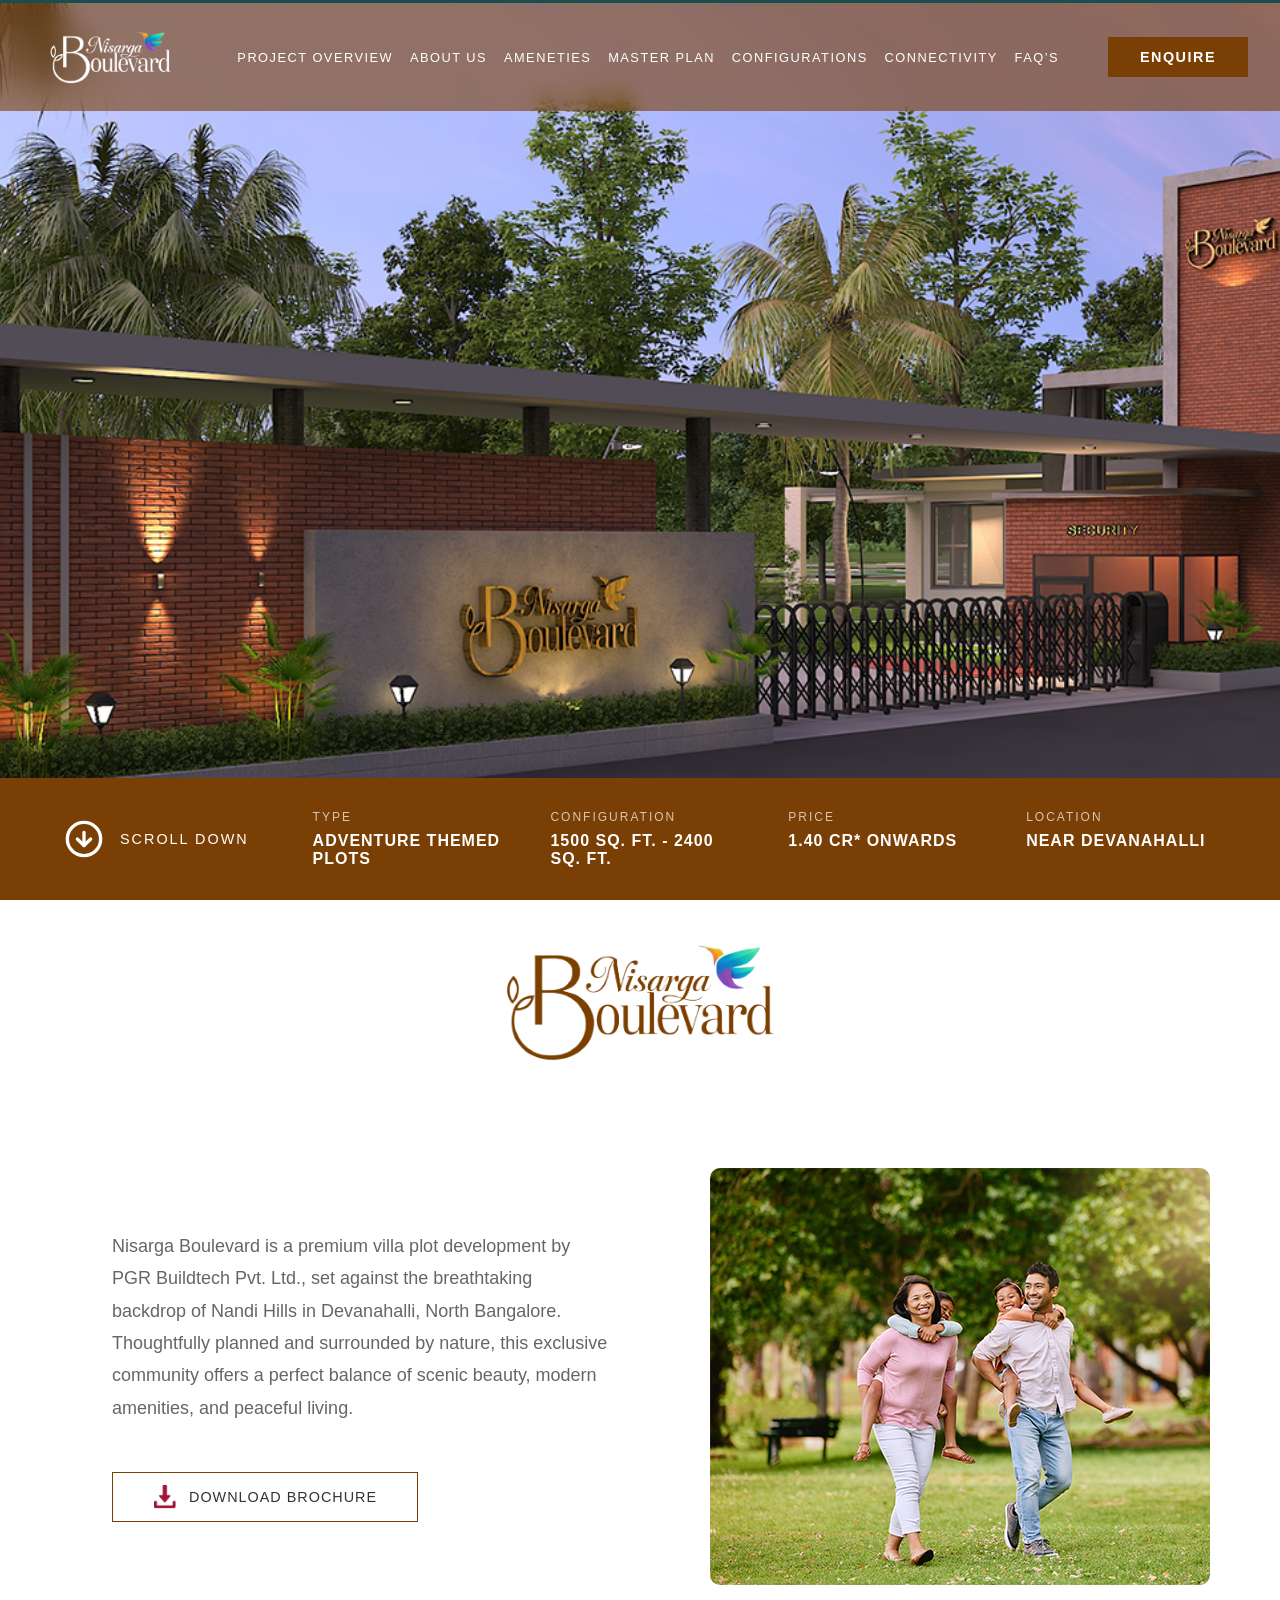
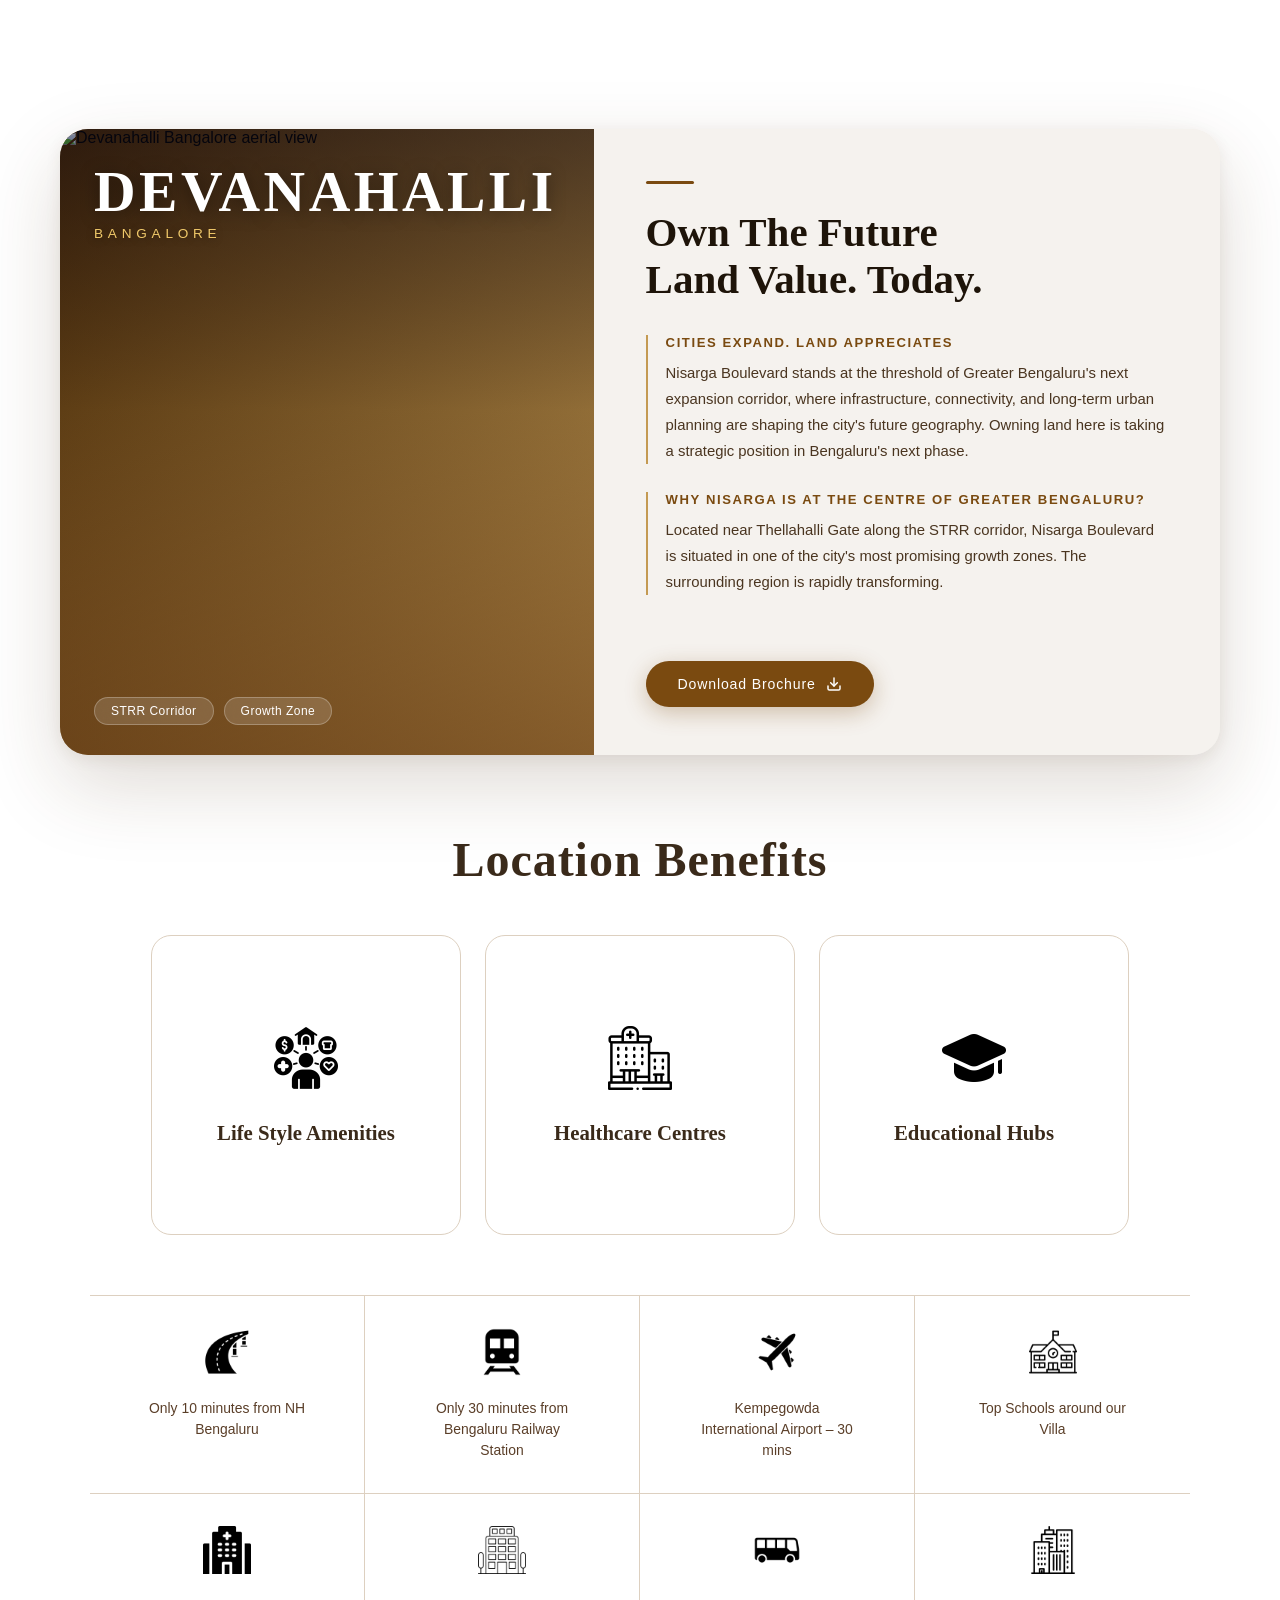
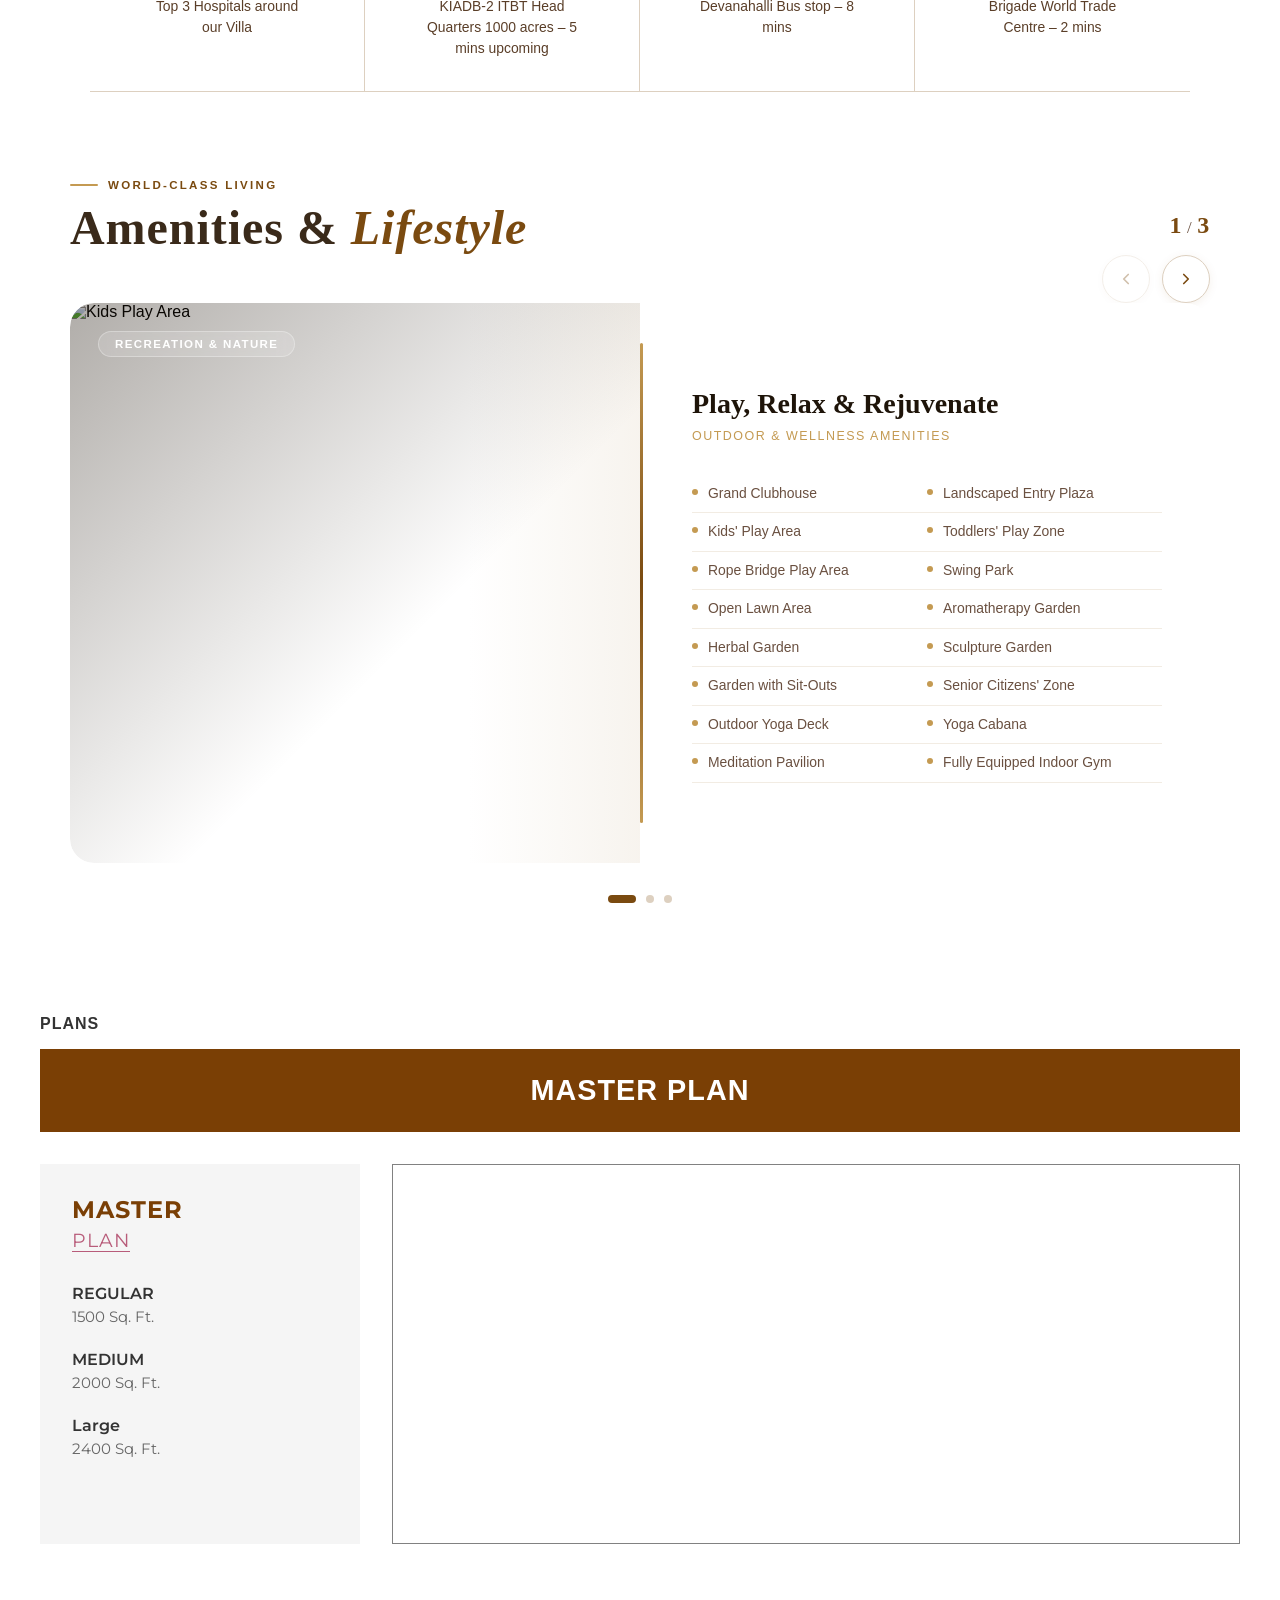
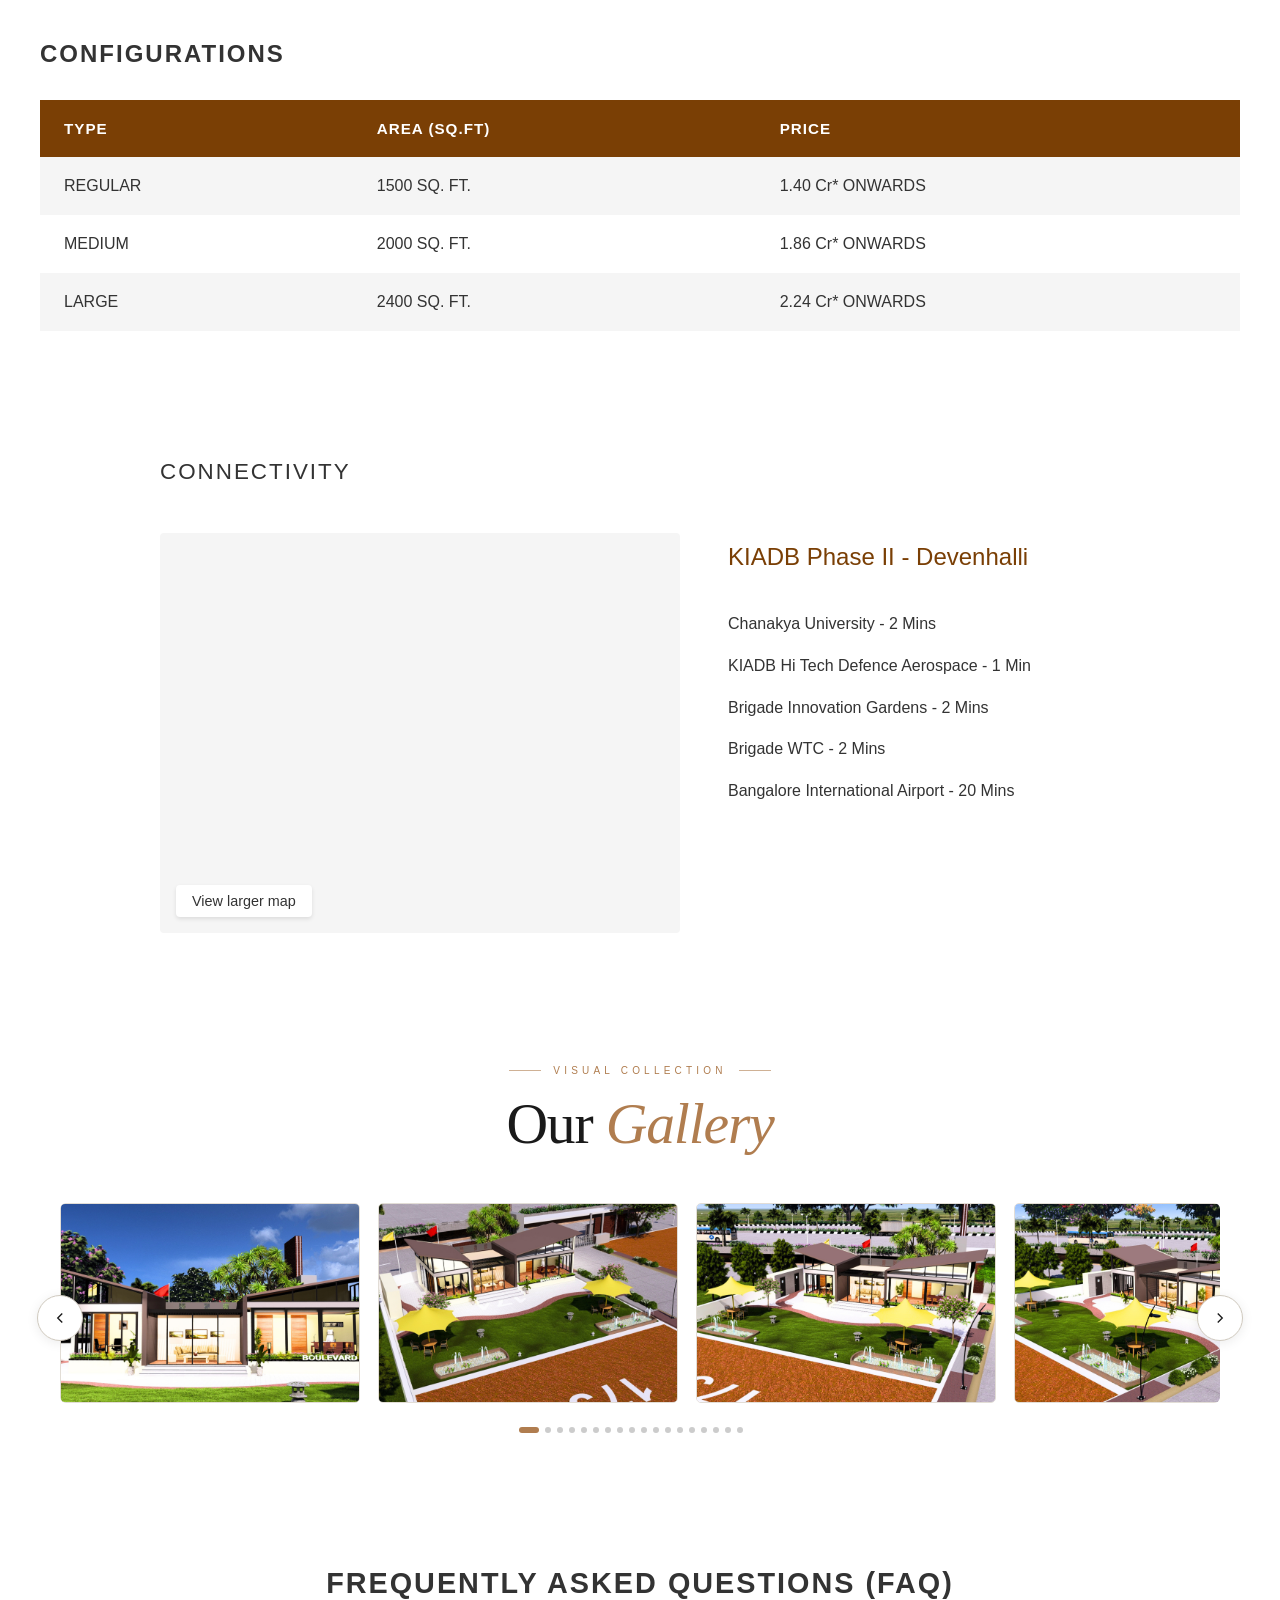
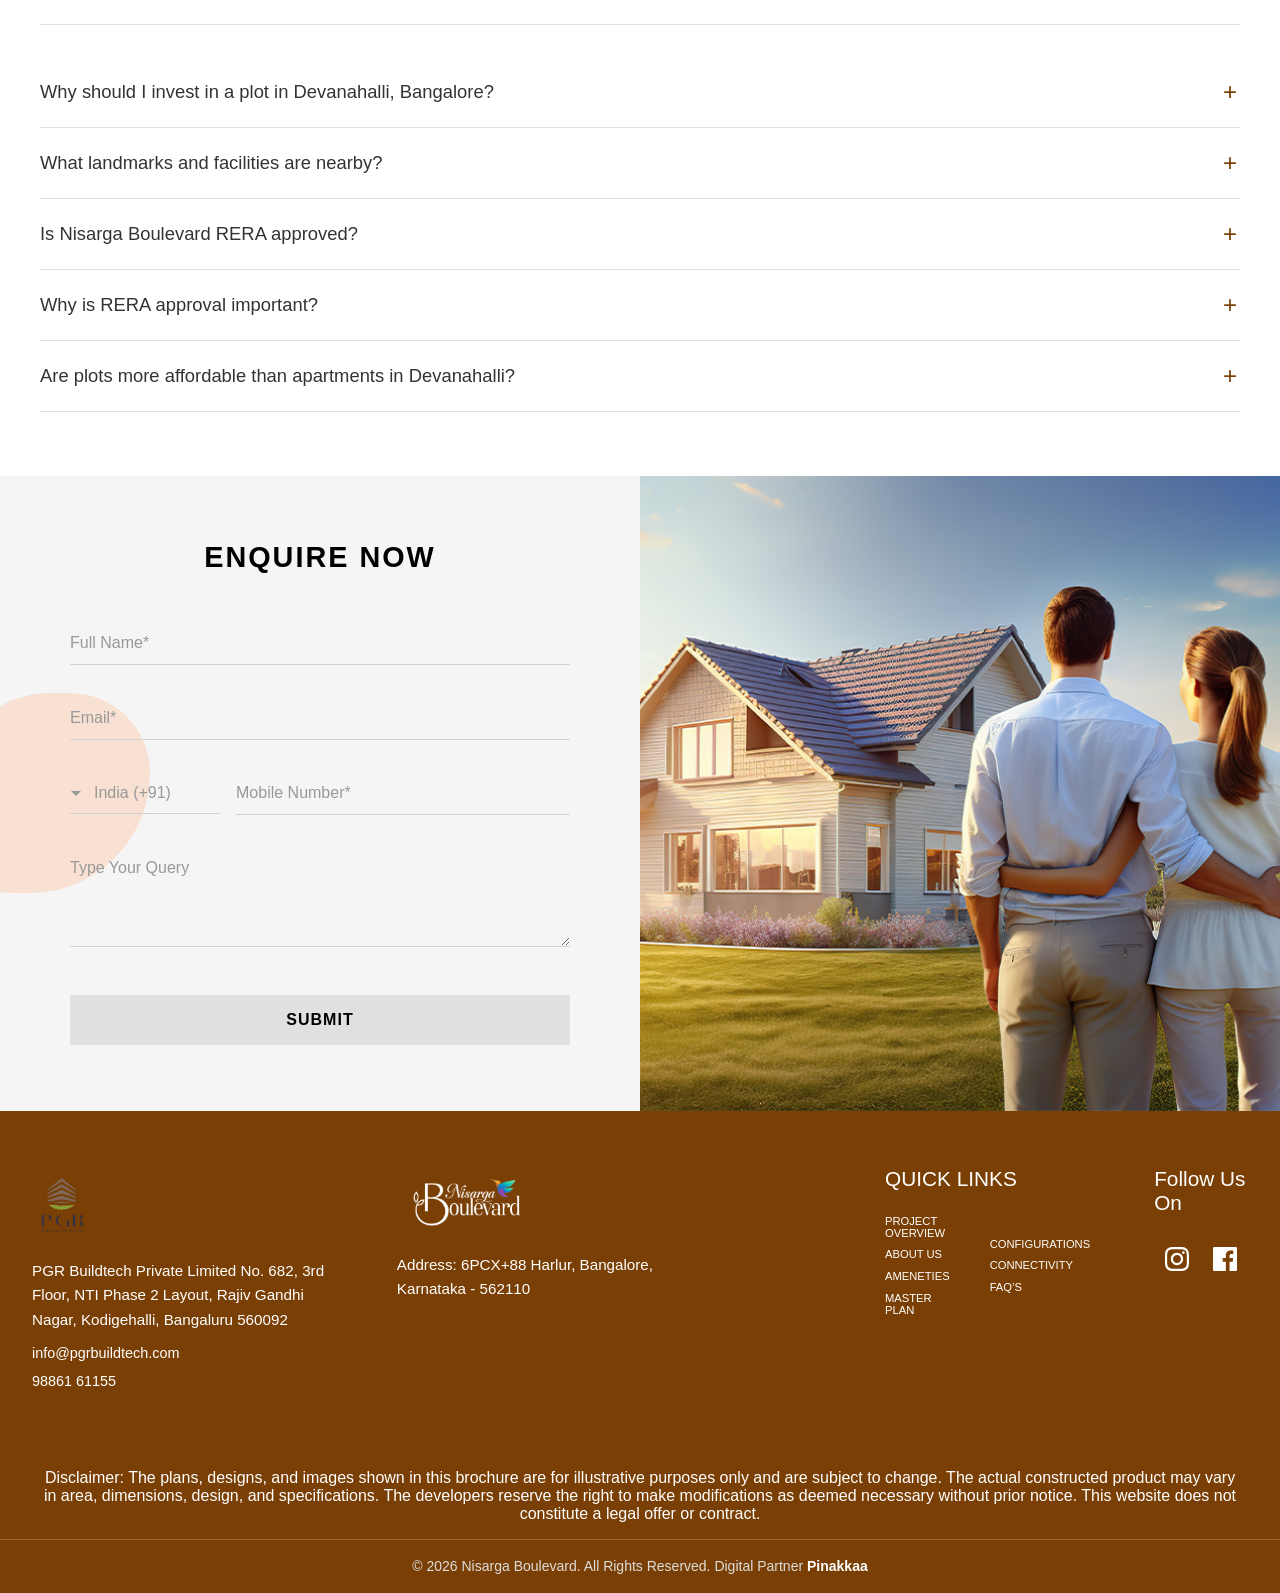
==== commit 9e898b15: "Changes completed" ====
--- a/index.html
+++ b/index.html
@@ -1,69 +1,69 @@
 <!DOCTYPE html>
 <html lang="en">
 
-    <head>
-        <meta charset="UTF-8">
-        <meta name="viewport" content="width=device-width, initial-scale=1.0">
-        <title>Nisarga Boulevard</title>
-        <link rel="preconnect" href="https://fonts.googleapis.com">
-        <link rel="preconnect" href="https://fonts.gstatic.com" crossorigin>
-        <link href="https://fonts.googleapis.com/css2?family=Montserrat:wght@300;400;600&display=swap" rel="stylesheet">
-        <link rel="stylesheet" href="styles/globals.css">
-        <link rel="stylesheet" href="components/navbar/navbar.css">
-        <link rel="stylesheet" href="components/hero/hero.css">
-        <link rel="stylesheet" href="components/middle/middle.css">
-        <link rel="stylesheet" href="components/section2/section2.css">
-        <link rel="stylesheet" href="components/section3/section3.css">
-        <link rel="stylesheet" href="components/section4/section4.css">
-        <link rel="stylesheet" href="components/section5/section5.css">
-        <link rel="stylesheet" href="components/section6/section6.css">
-        <link rel="stylesheet" href="components/section7/section7.css">
-        <link rel="stylesheet" href="components/section8/section8.css">
-        <link rel="stylesheet" href="components/section9/section9.css">
-        <link rel="stylesheet" href="components/section9/section9.css">
-        <link rel="stylesheet" href="components/section10/section10.css">
-        <link rel="stylesheet" href="components/section11/section11.css">
-        <link rel="shortcut icon" href="./favicon.ico" type="image/x-icon">
-        <style>
-            .footer-bottom {
-                text-align: center;
-                padding: 15px 0;
-                border-top: 1px solid rgba(255, 255, 255, 0.2);
-                background-color: #7a3f05;
-            }
-
-            .footer-bottom p {
-                color: #ddd;
-                font-size: 14px;
-                line-height: 1.6;
-            }
-
-            .footer-bottom a {
-                color: #ffffff;
-                text-decoration: none;
-                font-weight: 600;
-                transition: 0.3s;
-            }
-
-            .footer-bottom a:hover {
-                color: #f5c16c;
-                /* match your theme */
-            }
-
-            @media(max-width: 1200px) {
-                .section11-footer-links-container {
-                    margin-left: 0;
-                }
-            }
-
-            @media(max-width: 640px) {
-                .section10-right {
-                    height: auto;
-                }
-            }
-        </style>
-        <style>:root
-        {
+<head>
+    <meta charset="UTF-8">
+    <meta name="viewport" content="width=device-width, initial-scale=1.0">
+    <title>Nisarga Boulevard</title>
+    <link rel="preconnect" href="https://fonts.googleapis.com">
+    <link rel="preconnect" href="https://fonts.gstatic.com" crossorigin>
+    <link href="https://fonts.googleapis.com/css2?family=Montserrat:wght@300;400;600&display=swap" rel="stylesheet">
+    <link rel="stylesheet" href="styles/globals.css">
+    <link rel="stylesheet" href="components/navbar/navbar.css">
+    <link rel="stylesheet" href="components/hero/hero.css">
+    <link rel="stylesheet" href="components/middle/middle.css">
+    <link rel="stylesheet" href="components/section2/section2.css">
+    <link rel="stylesheet" href="components/section3/section3.css">
+    <link rel="stylesheet" href="components/section4/section4.css">
+    <link rel="stylesheet" href="components/section5/section5.css">
+    <link rel="stylesheet" href="components/section6/section6.css">
+    <link rel="stylesheet" href="components/section7/section7.css">
+    <link rel="stylesheet" href="components/section8/section8.css">
+    <link rel="stylesheet" href="components/section9/section9.css">
+    <link rel="stylesheet" href="components/section9/section9.css">
+    <link rel="stylesheet" href="components/section10/section10.css">
+    <link rel="stylesheet" href="components/section11/section11.css">
+    <link rel="shortcut icon" href="./favicon.ico" type="image/x-icon">
+    <style>
+        .footer-bottom {
+            text-align: center;
+            padding: 15px 0;
+            border-top: 1px solid rgba(255, 255, 255, 0.2);
+            background-color: #7a3f05;
+        }
+
+        .footer-bottom p {
+            color: #ddd;
+            font-size: 14px;
+            line-height: 1.6;
+        }
+
+        .footer-bottom a {
+            color: #ffffff;
+            text-decoration: none;
+            font-weight: 600;
+            transition: 0.3s;
+        }
+
+        .footer-bottom a:hover {
+            color: #f5c16c;
+            /* match your theme */
+        }
+
+        @media(max-width: 1200px) {
+            .section11-footer-links-container {
+                margin-left: 0;
+            }
+        }
+
+        @media(max-width: 640px) {
+            .section10-right {
+                height: auto;
+            }
+        }
+    </style>
+    <style>
+        :root {
             --brown: #7a4a10;
             --brown-dk: #5e3808;
             --brown-lt: #c49a52;
@@ -393,6 +393,7 @@
                 align-items: center;
             }
         }
+
         /* Tablet: ≤860px */
         @media(max-width: 860px) {
             .amenities-section {
@@ -1070,7 +1071,6 @@
             background: #7a4a10;
             color: #fff;
         }
-
     </style>
     <style>
         /* *,
@@ -1205,6 +1205,7 @@
         .top-card:hover .card-back {
             transform: translateY(0);
         }
+
         .top-card:hover .card-front {
             opacity: 0;
             transform: translateY(-16px);
@@ -1234,6 +1235,7 @@
         .info-item:hover {
             background: #f5ede0;
         }
+
         .info-item:nth-child(4n) {
             border-right: none;
         }
@@ -1255,12 +1257,15 @@
             .info-grid {
                 grid-template-columns: repeat(2, 1fr);
             }
+
             .info-item:nth-child(2n) {
                 border-right: none;
             }
+
             .info-item:nth-child(4n) {
                 border-right: 1px solid #ddd0c0;
             }
+
             .info-item:nth-child(2n) {
                 border-right: none;
             }
@@ -1271,20 +1276,22 @@
                 flex-direction: column;
                 align-items: center;
             }
+
             .top-card {
                 width: 100%;
                 max-width: 340px;
             }
+
             .info-grid {
                 grid-template-columns: repeat(2, 1fr);
             }
         }
+
         .footer-sub-links {
             color: #fff;
             font-size: 0.9rem;
             margin-top: 0.8rem;
         }
-
     </style>
     <style>
         /* ── All classes prefixed with gsl- to avoid conflicts ── */
@@ -1334,6 +1341,7 @@
             color: var(--gsl-gold);
             margin-bottom: 16px;
         }
+
         .gsl-eyebrow::before,
         .gsl-eyebrow::after {
             content: '';
@@ -1351,6 +1359,7 @@
             letter-spacing: -0.02em;
             color: var(--gsl-text);
         }
+
         .gsl-heading em {
             font-style: italic;
             color: var(--gsl-gold);
@@ -1373,10 +1382,12 @@
             z-index: 5;
             pointer-events: none;
         }
+
         .gsl-section::before {
             left: 0;
             background: linear-gradient(to right, var(--gsl-bg), transparent);
         }
+
         .gsl-section::after {
             right: 0;
             background: linear-gradient(to left, var(--gsl-bg), transparent);
@@ -1430,6 +1441,7 @@
             transition: opacity 0.22s ease, background 0.22s ease, border-color 0.22s ease;
             cursor: pointer;
         }
+
         .gsl-expand-btn svg {
             width: 13px;
             height: 13px;
@@ -1437,9 +1449,11 @@
             stroke: #fff;
             stroke-width: 1.8;
         }
+
         .gsl-slide:hover .gsl-expand-btn {
             opacity: 1;
         }
+
         .gsl-expand-btn:hover {
             background: rgba(176, 125, 79, 0.75);
             border-color: transparent;
@@ -1464,11 +1478,13 @@
             transition: border-color 0.22s, background 0.22s, color 0.22s;
             color: var(--gsl-text);
         }
+
         .gsl-arrow:hover {
             border-color: var(--gsl-gold);
             background: var(--gsl-gold);
             color: #fff;
         }
+
         .gsl-arrow svg {
             width: 18px;
             height: 18px;
@@ -1476,9 +1492,11 @@
             stroke: currentColor;
             stroke-width: 1.8;
         }
+
         .gsl-arrow-prev {
             left: -23px;
         }
+
         .gsl-arrow-next {
             right: -23px;
         }
@@ -1508,6 +1526,7 @@
             padding: 0;
             transition: background 0.28s, width 0.28s, border-radius 0.28s;
         }
+
         .gsl-dot.gsl-dot-active {
             background: var(--gsl-gold);
             width: 20px;
@@ -1520,6 +1539,7 @@
             color: var(--gsl-muted);
             font-weight: 300;
         }
+
         .gsl-counter strong {
             color: var(--gsl-gold);
             font-weight: 400;
@@ -1537,6 +1557,7 @@
             align-items: center;
             justify-content: center;
         }
+
         .gsl-lightbox.gsl-lb-open {
             opacity: 1;
             pointer-events: all;
@@ -1571,8 +1592,9 @@
             width: 100%;
             margin: 0 auto;
             transform: scale(0.93);
-            transition: transform 0.42s cubic-bezier(0.34,1.4,0.64,1);
-        }
+            transition: transform 0.42s cubic-bezier(0.34, 1.4, 0.64, 1);
+        }
+
         .gsl-lightbox.gsl-lb-open .gsl-lb-img-wrap {
             transform: scale(1);
         }
@@ -1602,11 +1624,13 @@
             box-shadow: 0 2px 10px rgba(0, 0, 0, 0.07);
             transition: background 0.2s, border-color 0.2s, transform 0.28s;
         }
+
         .gsl-lb-close:hover {
             background: #e04444;
             border-color: #e04444;
             transform: rotate(90deg);
         }
+
         .gsl-lb-close svg {
             width: 13px;
             height: 13px;
@@ -1615,6 +1639,7 @@
             stroke-width: 2;
             transition: stroke 0.2s;
         }
+
         .gsl-lb-close:hover svg {
             stroke: #fff;
         }
@@ -1634,11 +1659,13 @@
             transition: background 0.2s, border-color 0.2s, color 0.2s;
             color: var(--gsl-text);
         }
+
         .gsl-lb-arrow:hover {
             background: var(--gsl-gold);
             border-color: var(--gsl-gold);
             color: #fff;
         }
+
         .gsl-lb-arrow svg {
             width: 18px;
             height: 18px;
@@ -1657,6 +1684,7 @@
             color: var(--gsl-muted);
             font-family: 'DM Sans', sans-serif;
         }
+
         .gsl-lb-page strong {
             color: var(--gsl-gold);
             font-weight: 400;
@@ -1682,16 +1710,19 @@
             border: 1.5px solid transparent;
             transition: opacity 0.2s, border-color 0.2s;
         }
+
         .gsl-lb-thumb img {
             width: 100%;
             height: 100%;
             object-fit: cover;
             display: block;
         }
+
         .gsl-lb-thumb.gsl-lb-thumb-active {
             opacity: 1;
             border-color: var(--gsl-gold);
         }
+
         .gsl-lb-thumb:hover:not(.gsl-lb-thumb-active) {
             opacity: 0.65;
         }
@@ -1702,41 +1733,56 @@
                 min-width: 250px;
             }
         }
+
         @media(max-width: 640px) {
             .gsl-slide {
                 min-width: 210px;
             }
+
             .gsl-arrow-prev {
                 left: -10px;
             }
+
             .gsl-arrow-next {
                 right: -10px;
             }
+
             .gsl-lb-inner {
                 gap: 8px;
                 padding: 10px;
             }
+
             .gsl-lb-arrow {
                 width: 36px;
                 height: 36px;
             }
+
             .gsl-lb-thumbs {
                 display: none;
             }
+
             .gsl-section::before,
             .gsl-section::after {
                 width: 36px;
             }
         }
 
+        .icons-big {
+            height: 64px;
+            width: 64px;
+        }
+
+        .icons-medium {
+            height: 48px;
+            width: 48px;
+        }
     </style>
 </head>
 
 <body>
     <!-- Navbar Section -->
     <nav class="navbar" id="navbar">
-        <div
-            class="navbar-container">
+        <div class="navbar-container">
             <!-- Logo -->
             <a href="#Home" class="logo">
                 <img src="./public/images/logo-white.png" alt="Nisarga Boulevard Logo" class="logo-image">
@@ -1754,7 +1800,7 @@
             </div>
 
             <!-- Enquire Button -->
-            <div class="enquire-button" id="openModalBtn">ENQUIRE</div>
+            <a href="#Enquiry" class="enquire-button">ENQUIRE</a>
 
             <!-- Mobile Menu Icon -->
             <button class="menu-icon" id="menuToggle" aria-label="Toggle menu">
@@ -1778,8 +1824,7 @@
     </nav>
 
     <!-- Hero Section -->
-    <section
-        class="hero" id="Home">
+    <section class="hero" id="Home">
         <!-- Background Images with Fade Animation -->
         <div class="hero-background">
             <div class="hero-image active" id="heroImage1"></div>
@@ -1803,8 +1848,9 @@
         <div class="property-info-bar">
             <div class="scroll-indicator">
                 <svg viewbox="0 0 24 24" fill="none" xmlns="http://www.w3.org/2000/svg">
-                    <circle cx="12" cy="12" r="10" stroke="white" stroke-width="2" fill="none"/>
-                    <path d="M12 8v8M8 12l4 4 4-4" stroke="white" stroke-width="2" stroke-linecap="round" stroke-linejoin="round"/>
+                    <circle cx="12" cy="12" r="10" stroke="white" stroke-width="2" fill="none" />
+                    <path d="M12 8v8M8 12l4 4 4-4" stroke="white" stroke-width="2" stroke-linecap="round"
+                        stroke-linejoin="round" />
                 </svg>
                 <span>SCROLL DOWN</span>
             </div>
@@ -1838,17 +1884,17 @@
 
     <!-- Section 2 -->
     <section class="section2" id="About">
-        <div
-            class="section2-container">
+        <div class="section2-container">
             <!-- Left Side - Text Content -->
             <div class="section2-left">
                 <div class="section2-text">
                     <p>Nisarga Boulevard is a premium villa plot development by PGR Buildtech Pvt. Ltd., set against the
-                                                                                                                        breathtaking backdrop of Nandi Hills in Devanahalli, North Bangalore. Thoughtfully planned and
-                                                                                                                        surrounded by nature, this exclusive community offers a perfect balance of scenic beauty, modern
-                                                                                                                        amenities, and peaceful living.</p>
+                        breathtaking backdrop of Nandi Hills in Devanahalli, North Bangalore. Thoughtfully planned and
+                        surrounded by nature, this exclusive community offers a perfect balance of scenic beauty, modern
+                        amenities, and peaceful living.</p>
                 </div>
-                <a href="./Nisarga-Boulevard-Brochure.pdf" class="download-brochure-button" download="Nisarga-Brochure.pdf">
+                <a href="./Nisarga-Boulevard-Brochure.pdf" class="download-brochure-button"
+                    download="Nisarga-Brochure.pdf">
 
                     <img src="components/section3/m21.png" alt="Download Brochure" class="download-brochure-icon">
                     DOWNLOAD BROCHURE
@@ -1868,7 +1914,9 @@
         <div class="wrapper">
 
             <div class="image-panel">
-                <img src="https://images.unsplash.com/photo-1596176530529-78163a4f7af2?w=800&q=80" alt="Devanahalli Bangalore aerial view" onerror="this.style.background='linear-gradient(135deg,#4a2800,#c49a52)';this.removeAttribute('src')"/>
+                <img src="https://images.unsplash.com/photo-1596176530529-78163a4f7af2?w=800&q=80"
+                    alt="Devanahalli Bangalore aerial view"
+                    onerror="this.style.background='linear-gradient(135deg,#4a2800,#c49a52)';this.removeAttribute('src')" />
                 <div class="image-text">
                     <div class="city">DEVANAHALLI</div>
                     <div class="sub">BANGALORE</div>
@@ -1886,23 +1934,24 @@
                 <div class="block">
                     <h3>Cities Expand. Land Appreciates</h3>
                     <p>Nisarga Boulevard stands at the threshold of Greater Bengaluru's next expansion corridor, where
-                                                                                                                        infrastructure, connectivity, and long-term urban planning are shaping the city's future
-                                                                                                                        geography. Owning land here is taking a strategic position in Bengaluru's next phase.</p>
+                        infrastructure, connectivity, and long-term urban planning are shaping the city's future
+                        geography. Owning land here is taking a strategic position in Bengaluru's next phase.</p>
                 </div>
 
                 <div class="block">
                     <h3>Why Nisarga is at the Centre of Greater Bengaluru?</h3>
                     <p>Located near Thellahalli Gate along the STRR corridor, Nisarga Boulevard is situated in one of
-                                                                                                                        the city's most promising growth zones. The surrounding region is rapidly transforming.</p>
+                        the city's most promising growth zones. The surrounding region is rapidly transforming.</p>
                 </div>
 
                 <div class="cta-row">
                     <button class="btn-primary" id="openModalBtn">
                         Download Brochure
-                        <svg width="16" height="16" viewbox="0 0 24 24" fill="none" stroke="currentColor" stroke-width="2.2" stroke-linecap="round" stroke-linejoin="round">
-                            <path d="M21 15v4a2 2 0 0 1-2 2H5a2 2 0 0 1-2-2v-4"/>
-                            <polyline points="7 10 12 15 17 10"/>
-                            <line x1="12" y1="15" x2="12" y2="3"/>
+                        <svg width="16" height="16" viewbox="0 0 24 24" fill="none" stroke="currentColor"
+                            stroke-width="2.2" stroke-linecap="round" stroke-linejoin="round">
+                            <path d="M21 15v4a2 2 0 0 1-2 2H5a2 2 0 0 1-2-2v-4" />
+                            <polyline points="7 10 12 15 17 10" />
+                            <line x1="12" y1="15" x2="12" y2="3" />
                         </svg>
                     </button>
                     <!-- <span class="note">Free · No commitment required</span> -->
@@ -1911,6 +1960,8 @@
             </div>
         </div>
     </section>
+
+
 
     <!-- ── MODAL ── -->
     <div class="modal-overlay" id="modalOverlay">
@@ -1921,21 +1972,21 @@
                 <h2 id="modalTitle">Get Your Free Brochure</h2>
                 <p>Fill in your details — download starts instantly.</p>
                 <button class="modal-close" id="closeModalBtn" aria-label="Close">
-                    <svg width="15" height="15" viewbox="0 0 24 24" fill="none" stroke="currentColor" stroke-width="2.5" stroke-linecap="round">
-                        <line x1="18" y1="6" x2="6" y2="18"/>
-                        <line x1="6" y1="6" x2="18" y2="18"/>
+                    <svg width="15" height="15" viewbox="0 0 24 24" fill="none" stroke="currentColor" stroke-width="2.5"
+                        stroke-linecap="round">
+                        <line x1="18" y1="6" x2="6" y2="18" />
+                        <line x1="6" y1="6" x2="18" y2="18" />
                     </svg>
                 </button>
             </div>
 
             <!-- Form -->
-            <div
-                class="modal-body" id="formView">
+            <div class="modal-body" id="formView">
 
                 <!-- Name -->
                 <div class="field-group">
                     <label for="fullName">Full Name</label>
-                    <input type="text" id="fullName" placeholder="" autocomplete="name"/>
+                    <input type="text" id="fullName" placeholder="" autocomplete="name" />
                     <span class="error-msg" id="nameErr">Please enter your full name.</span>
                 </div>
 
@@ -1960,7 +2011,7 @@
                             <option value="+55">🇧🇷 +55</option>
                             <option value="+27">🇿🇦 +27</option>
                         </select>
-                        <input type="tel" id="phone" placeholder="" autocomplete="tel"/>
+                        <input type="tel" id="phone" placeholder="" autocomplete="tel" />
                     </div>
                     <span class="error-msg" id="phoneErr">Enter a valid number (digits only, 6–15 digits).</span>
                 </div>
@@ -1968,7 +2019,7 @@
                 <!-- Email -->
                 <div class="field-group">
                     <label for="email">Email Address</label>
-                    <input type="email" id="email" placeholder="" autocomplete="email"/>
+                    <input type="email" id="email" placeholder="" autocomplete="email" />
                     <span class="error-msg" id="emailErr">Please enter a valid email address.</span>
                 </div>
 
@@ -1976,7 +2027,8 @@
                 <div class="field-group">
                     <label for="message">
                         Message
-                        <span style="font-weight:300;text-transform:none;letter-spacing:0;color:#9a7a5a;font-size:0.72rem">
+                        <span
+                            style="font-weight:300;text-transform:none;letter-spacing:0;color:#9a7a5a;font-size:0.72rem">
                             — optional</span>
                     </label>
                     <textarea id="message" placeholder=""></textarea>
@@ -1985,10 +2037,11 @@
                 <button class="btn-submit" id="submitBtn">
                     <span id="btnLabel">Download Brochure</span>
                     <div class="spinner" id="spinner"></div>
-                    <svg id="btnIcon" width="16" height="16" viewbox="0 0 24 24" fill="none" stroke="currentColor" stroke-width="2.2" stroke-linecap="round" stroke-linejoin="round">
-                        <path d="M21 15v4a2 2 0 0 1-2 2H5a2 2 0 0 1-2-2v-4"/>
-                        <polyline points="7 10 12 15 17 10"/>
-                        <line x1="12" y1="15" x2="12" y2="3"/>
+                    <svg id="btnIcon" width="16" height="16" viewbox="0 0 24 24" fill="none" stroke="currentColor"
+                        stroke-width="2.2" stroke-linecap="round" stroke-linejoin="round">
+                        <path d="M21 15v4a2 2 0 0 1-2 2H5a2 2 0 0 1-2-2v-4" />
+                        <polyline points="7 10 12 15 17 10" />
+                        <line x1="12" y1="15" x2="12" y2="3" />
                     </svg>
                 </button>
 
@@ -1997,18 +2050,20 @@
             <!-- Success -->
             <div class="success-view" id="successView">
                 <div class="success-icon">
-                    <svg width="34" height="34" viewbox="0 0 24 24" fill="none" stroke="currentColor" stroke-width="2.2" stroke-linecap="round" stroke-linejoin="round">
-                        <path d="M22 11.08V12a10 10 0 1 1-5.93-9.14"/>
-                        <polyline points="22 4 12 14.01 9 11.01"/>
+                    <svg width="34" height="34" viewbox="0 0 24 24" fill="none" stroke="currentColor" stroke-width="2.2"
+                        stroke-linecap="round" stroke-linejoin="round">
+                        <path d="M22 11.08V12a10 10 0 1 1-5.93-9.14" />
+                        <polyline points="22 4 12 14.01 9 11.01" />
                     </svg>
                 </div>
                 <h3>Thank You!</h3>
                 <p>Your brochure download has started. Our team may reach out with more details about Nisarga Boulevard.
                 </p>
                 <div class="dl-badge">
-                    <svg width="14" height="14" viewbox="0 0 24 24" fill="none" stroke="currentColor" stroke-width="2.2" stroke-linecap="round" stroke-linejoin="round">
-                        <path d="M14 2H6a2 2 0 0 0-2 2v16a2 2 0 0 0 2 2h12a2 2 0 0 0 2-2V8z"/>
-                        <polyline points="14 2 14 8 20 8"/>
+                    <svg width="14" height="14" viewbox="0 0 24 24" fill="none" stroke="currentColor" stroke-width="2.2"
+                        stroke-linecap="round" stroke-linejoin="round">
+                        <path d="M14 2H6a2 2 0 0 0-2 2v16a2 2 0 0 0 2 2h12a2 2 0 0 0 2-2V8z" />
+                        <polyline points="14 2 14 8 20 8" />
                     </svg>
                     nisarga-boulevard.pdf
                 </div>
@@ -2137,16 +2192,16 @@
                                                     </section> -->
 
 
-        <section class="location-advantages"> <h2 class="section-title">Location Benefits</h2>
+    <section class="location-advantages">
+        <h2 class="section-title">Location Benefits</h2>
 
         <!-- TOP 3 CARDS -->
-        <div
-            class="top-cards">
+        <div class="top-cards">
 
             <!-- Card 1: Life Style Amenities -->
             <div class="top-card">
                 <div class="card-front">
-                    <div class="icon">🛍️</div>
+                    <div class="icon"><img src="./public/images/lifestyle.png" alt="" class="icons-big"></div>
                     <h3>Life Style Amenities</h3>
                 </div>
                 <div class="card-back">
@@ -2164,17 +2219,18 @@
             <!-- Card 2: Healthcare Centres -->
             <div class="top-card">
                 <div class="card-front">
-                    <div class="icon">🏥</div>
+                    <div class="icon"><img src="./public/images/Healthcare-Centres.png" alt="" class="icons-big"></div>
                     <h3>Healthcare Centres</h3>
                 </div>
                 <div class="card-back">
                     <h3>Healthcare Centres</h3>
                     <ul>
-                        <li>Columbia Asia Hospital – 8 mins</li>
-                        <li>Aster CMI Hospital – 15 mins</li>
-                        <li>Manipal Hospital – 20 mins</li>
-                        <li>Fortis Hospital – 18 mins</li>
-                        <li>Narayana Health City – 25 mins</li>
+                        <li>Ramaiah Hospital - 6mins </li>
+                        <li>Shirdi Sai super specialist hospital - 8mins </li>
+                        <li>Akash super specialist hospital - 10mins</li>
+                        <li>New Manasa super specialist hospital - 12mins</li>
+                        <li>SMOT super specialist hospital - 8mins</li>
+                        <li>Cytecare Cancer Hospital - 30mins</li>
                     </ul>
                 </div>
             </div>
@@ -2182,17 +2238,20 @@
             <!-- Card 3: Educational Hubs -->
             <div class="top-card">
                 <div class="card-front">
-                    <div class="icon">🎓</div>
+                    <div class="icon"><img src="./public/images/Educational.png" alt="" class="icons-big"></div>
                     <h3>Educational Hubs</h3>
                 </div>
                 <div class="card-back">
                     <h3>Educational Hubs</h3>
                     <ul>
-                        <li>Delhi Public School – 5 mins</li>
-                        <li>Ryan International School – 8 mins</li>
-                        <li>Presidency School – 10 mins</li>
-                        <li>Stonehill International – 12 mins</li>
-                        <li>Jain University Campus – 15 mins</li>
+                        <li>Chanakya University - 2mins </li>
+                        <li>The school for Global Mind - 6mins</li>
+                        <li>Akash International School- 15mins</li>
+                        <li>Embassy Academy - 25mins</li>
+                        <li>DPS 30mins</li>
+                        <li>NPS 30mins</li>
+                        <li>Gitam University- 25mins </li>
+                        <li>Canadian international School - 35mins</li>
                     </ul>
                 </div>
             </div>
@@ -2202,43 +2261,42 @@
         <!-- BOTTOM INFO GRID -->
         <div class="info-grid">
             <div class="info-item">
-                <div class="icon">🛣️</div>
+                <div class="icon"><img src="./public/images/Road.png" alt="" class="icons-medium"></div>
                 <p>Only 10 minutes from NH Bengaluru</p>
             </div>
             <div class="info-item">
-                <div class="icon">🚆</div>
+                <div class="icon"><img src="./public/images/Train.png" alt="" class="icons-medium"></div>
                 <p>Only 30 minutes from Bengaluru Railway Station</p>
             </div>
             <div class="info-item">
-                <div class="icon">✈️</div>
+                <div class="icon"><img src="./public/images/aeroplane.png" alt="" class="icons-medium"></div>
                 <p>Kempegowda International Airport – 30 mins</p>
             </div>
             <div class="info-item">
-                <div class="icon">🏫</div>
+                <div class="icon"><img src="./public/images/school.png" alt="" class="icons-medium"></div>
                 <p>Top Schools around our Villa</p>
             </div>
             <div class="info-item">
-                <div class="icon">🏨</div>
+                <div class="icon"><img src="./public/images/hospital.png" alt="" class="icons-medium"></div>
                 <p>Top 3 Hospitals around our Villa</p>
             </div>
             <div class="info-item">
-                <div class="icon">🏢</div>
+                <div class="icon"><img src="./public/images/Head-Quarters.png" alt="" class="icons-medium"></div>
                 <p>KIADB-2 ITBT Head Quarters 1000 acres – 5 mins upcoming</p>
             </div>
             <div class="info-item">
-                <div class="icon">🚌</div>
+                <div class="icon"><img src="./public/images/bus.png" alt="" class="icons-medium"></div>
                 <p>Devanahalli Bus stop – 8 mins</p>
             </div>
             <div class="info-item">
-                <div class="icon">🏙️</div>
+                <div class="icon"><img src="./public/images/Brigade-World-Trade.png" alt="" class="icons-medium"></div>
                 <p>Brigade World Trade Centre – 2 mins</p>
             </div>
         </div>
     </section>
 
 
-    <section
-        class="amenities-section">
+    <section class="amenities-section">
         <!-- HEADER -->
         <div class="amenities-section-wrapper">
             <div class="header-row">
@@ -2256,13 +2314,15 @@
                     </div>
                     <div class="nav-arrows">
                         <button class="nav-btn" id="prevBtn" aria-label="Previous" disabled>
-                            <svg width="18" height="18" viewbox="0 0 24 24" fill="none" stroke="currentColor" stroke-width="2.2" stroke-linecap="round" stroke-linejoin="round">
-                                <polyline points="15 18 9 12 15 6"/>
+                            <svg width="18" height="18" viewbox="0 0 24 24" fill="none" stroke="currentColor"
+                                stroke-width="2.2" stroke-linecap="round" stroke-linejoin="round">
+                                <polyline points="15 18 9 12 15 6" />
                             </svg>
                         </button>
                         <button class="nav-btn" id="nextBtn" aria-label="Next">
-                            <svg width="18" height="18" viewbox="0 0 24 24" fill="none" stroke="currentColor" stroke-width="2.2" stroke-linecap="round" stroke-linejoin="round">
-                                <polyline points="9 18 15 12 9 6"/>
+                            <svg width="18" height="18" viewbox="0 0 24 24" fill="none" stroke="currentColor"
+                                stroke-width="2.2" stroke-linecap="round" stroke-linejoin="round">
+                                <polyline points="9 18 15 12 9 6" />
                             </svg>
                         </button>
                     </div>
@@ -2271,13 +2331,13 @@
 
             <!-- SLIDER -->
             <div class="slider-viewport">
-                <div
-                    class="slides-track" id="slidesTrack">
+                <div class="slides-track" id="slidesTrack">
 
                     <!-- ── SLIDE 1: Recreation & Nature ── -->
                     <div class="slide active">
                         <div class="slide-image">
-                            <img src="https://images.unsplash.com/photo-1575783970733-1aaedde1db74?w=900&q=80" alt="Kids Play Area"/>
+                            <img src="https://images.unsplash.com/photo-1575783970733-1aaedde1db74?w=900&q=80"
+                                alt="Kids Play Area" />
                             <div class="slide-badge">Recreation &amp; Nature</div>
                         </div>
                         <div class="slide-content">
@@ -2307,7 +2367,8 @@
                     <!-- ── SLIDE 2: Sports & Social ── -->
                     <div class="slide">
                         <div class="slide-image">
-                            <img src="https://images.unsplash.com/photo-1571019614242-c5c5dee9f50b?w=900&q=80" alt="Pool and Fitness"/>
+                            <img src="https://images.unsplash.com/photo-1571019614242-c5c5dee9f50b?w=900&q=80"
+                                alt="Pool and Fitness" />
                             <div class="slide-badge">Sports &amp; Social</div>
                         </div>
                         <div class="slide-content">
@@ -2337,7 +2398,8 @@
                     <!-- ── SLIDE 3: Infrastructure & Sustainability ── -->
                     <div class="slide">
                         <div class="slide-image">
-                            <img src="https://images.unsplash.com/photo-1549558549-415fe4c37b60?w=900&q=80" alt="Jogging Track Park"/>
+                            <img src="https://images.unsplash.com/photo-1549558549-415fe4c37b60?w=900&q=80"
+                                alt="Jogging Track Park" />
                             <div class="slide-badge">Infrastructure &amp; Sustainability</div>
                         </div>
                         <div class="slide-content">
@@ -2451,14 +2513,17 @@
 
     <!-- Section 8 - Connectivity -->
     <section class="section8" id="Connectivity">
-        <div
-            class="section8-container">
+        <div class="section8-container">
             <!-- Left Side - Connectivity and Map -->
             <div class="section8-left">
                 <h2 class="section8-connectivity-title">CONNECTIVITY</h2>
                 <div class="section8-map-container">
-                    <iframe src="https://www.google.com/maps/embed?pb=!1m18!1m12!1m3!1d3884.0724555859806!2d77.7483618!3d13.2207676!2m3!1f0!2f0!3f0!3m2!1i1024!2i768!4f13.1!3m3!1m2!1s0x3bae02cbaad72819%3A0x56960c8bd6531685!2sThellahalli%20Gate!5e0!3m2!1sen!2sin!4v1770023145272!5m2!1sen!2sin" width="100%" height="100%" style="border:0;" allowfullscreen="" loading="lazy" referrerpolicy="no-referrer-when-downgrade"></iframe>
-                    <button class="section8-view-larger-button" onclick="window.open('https://maps.app.goo.gl/n7AbHunjhoRv6Czq5', '_blank')">
+                    <iframe
+                        src="https://www.google.com/maps/embed?pb=!1m18!1m12!1m3!1d3884.0724555859806!2d77.7483618!3d13.2207676!2m3!1f0!2f0!3f0!3m2!1i1024!2i768!4f13.1!3m3!1m2!1s0x3bae02cbaad72819%3A0x56960c8bd6531685!2sThellahalli%20Gate!5e0!3m2!1sen!2sin!4v1770023145272!5m2!1sen!2sin"
+                        width="100%" height="100%" style="border:0;" allowfullscreen="" loading="lazy"
+                        referrerpolicy="no-referrer-when-downgrade"></iframe>
+                    <button class="section8-view-larger-button"
+                        onclick="window.open('https://maps.app.goo.gl/n7AbHunjhoRv6Czq5', '_blank')">
                         View larger map
                     </button>
                 </div>
@@ -2492,7 +2557,9 @@
 
         <section class="gsl-section">
             <button class="gsl-arrow gsl-arrow-prev" id="gslPrevBtn" aria-label="Previous">
-                <svg viewbox="0 0 24 24"><polyline points="15 18 9 12 15 6"/></svg>
+                <svg viewbox="0 0 24 24">
+                    <polyline points="15 18 9 12 15 6" />
+                </svg>
             </button>
 
             <div class="gsl-viewport">
@@ -2500,7 +2567,9 @@
             </div>
 
             <button class="gsl-arrow gsl-arrow-next" id="gslNextBtn" aria-label="Next">
-                <svg viewbox="0 0 24 24"><polyline points="9 18 15 12 9 6"/></svg>
+                <svg viewbox="0 0 24 24">
+                    <polyline points="9 18 15 12 9 6" />
+                </svg>
             </button>
 
             <div class="gsl-footer">
@@ -2514,16 +2583,21 @@
             <div class="gsl-lb-backdrop" id="gslLbBackdrop"></div>
 
             <button class="gsl-lb-close" id="gslLbClose" aria-label="Close">
-                <svg viewbox="0 0 24 24"><line x1="18" y1="6" x2="6" y2="18"/><line x1="6" y1="6" x2="18" y2="18"/></svg>
+                <svg viewbox="0 0 24 24">
+                    <line x1="18" y1="6" x2="6" y2="18" />
+                    <line x1="6" y1="6" x2="18" y2="18" />
+                </svg>
             </button>
 
             <div class="gsl-lb-inner">
                 <button class="gsl-lb-arrow" id="gslLbPrev" aria-label="Previous">
-                    <svg viewbox="0 0 24 24"><polyline points="15 18 9 12 15 6"/></svg>
+                    <svg viewbox="0 0 24 24">
+                        <polyline points="15 18 9 12 15 6" />
+                    </svg>
                 </button>
 
                 <div class="gsl-lb-img-wrap">
-                    <img id="gslLbImg" src="" alt=""/>
+                    <img id="gslLbImg" src="" alt="" />
                     <p class="gsl-lb-page">
                         <strong id="gslLbCur">1</strong>
                         /
@@ -2532,7 +2606,9 @@
                 </div>
 
                 <button class="gsl-lb-arrow" id="gslLbNext" aria-label="Next">
-                    <svg viewbox="0 0 24 24"><polyline points="9 18 15 12 9 6"/></svg>
+                    <svg viewbox="0 0 24 24">
+                        <polyline points="9 18 15 12 9 6" />
+                    </svg>
                 </button>
             </div>
 
@@ -2558,8 +2634,8 @@
                     <div class="section9-answer">
                         <p class="section9-answer-content">
                             Devanahalli is one of North Bangalore’s fastest-growing corridors, driven by its proximity
-                                                                                                                                            to Kempegowda International Airport and major infrastructure developments, making it a
-                                                                                                                                            high-potential investment destination.
+                            to Kempegowda International Airport and major infrastructure developments, making it a
+                            high-potential investment destination.
                         </p>
                     </div>
                 </li>
@@ -2572,8 +2648,8 @@
                     <div class="section9-answer">
                         <p class="section9-answer-content">
                             Nisarga Boulevard is close to the international airport, business parks, reputed schools and
-                                                                                                                                            colleges, hospitals, shopping malls, and entertainment hubs, ensuring everyday convenience
-                                                                                                                                            and connectivity.
+                            colleges, hospitals, shopping malls, and entertainment hubs, ensuring everyday convenience
+                            and connectivity.
                         </p>
                     </div>
                 </li>
@@ -2586,7 +2662,7 @@
                     <div class="section9-answer">
                         <p class="section9-answer-content">
                             Yes. Nisarga Boulevard by PGR Buildtech Pvt. Ltd. is RERA approved and fully compliant with
-                                                                                                                                            all regulatory norms and legal requirements.
+                            all regulatory norms and legal requirements.
                         </p>
                     </div>
                 </li>
@@ -2599,7 +2675,7 @@
                     <div class="section9-answer">
                         <p class="section9-answer-content">
                             RERA approval ensures transparency, legal security, timely delivery, and adherence to
-                                                                                                                                            quality and financial standards, offering greater peace of mind to buyers.
+                            quality and financial standards, offering greater peace of mind to buyers.
                         </p>
                     </div>
                 </li>
@@ -2612,7 +2688,7 @@
                     <div class="section9-answer">
                         <p class="section9-answer-content">
                             Yes. Plotted developments are generally more affordable than apartments and offer greater
-                                                                                                                                            flexibility in design, budget planning, and long-term value appreciation.
+                            flexibility in design, budget planning, and long-term value appreciation.
                         </p>
                     </div>
                 </li>
@@ -2661,9 +2737,8 @@
                                                                 </section> -->
 
     <!-- Section 10 - Contact/Enquiry Form -->
-        <section class="section10" id="Enquiry"> <div
+    <!-- <section class="section10" id="Enquiry"> <div
             class="section10-container">
-            <!-- Left Side - Enquiry Form -->
             <div class="section10-left">
                 <div class="section10-blob"></div>
                 <div class="section10-form-container">
@@ -2695,7 +2770,6 @@
                         </div>
                         <button type="submit" class="section10-submit-button" id="submitBtn">SUBMIT</button>
 
-                        <!-- Status Messages -->
                         <p id="formSuccess" style="display:none; color: green; margin-top: 10px; font-weight: 600;">
                             ✅ Your enquiry has been submitted successfully! We'll get back to you soon.
                         </p>
@@ -2705,7 +2779,57 @@
                     </form>
                 </div>
             </div>
-            <!-- Right Side - Image -->
+            <div class="section10-right">
+                <img src="./public/images/contact-us.png" alt="Contact" class="section10-image">
+            </div>
+        </div>
+    </section> -->
+
+    <section class="section10" id="Enquiry">
+        <div class="section10-container">
+            <div class="section10-left">
+                <div class="section10-blob"></div>
+                <div class="section10-form-container">
+                    <h2 class="section10-title">ENQUIRE NOW</h2>
+                    <form class="section10-form" id="enquiryForm">
+                        <div class="section10-form-group">
+                            <input type="text" id="s10-fullName" class="section10-input" placeholder="Full Name*"
+                                required>
+                        </div>
+                        <div class="section10-form-group">
+                            <input type="email" id="s10-email" class="section10-input" placeholder="Email*" required>
+                        </div>
+                        <div class="section10-form-row">
+                            <div class="section10-form-group">
+                                <select id="s10-countryCode" class="section10-select" required>
+                                    <option value="91">India (+91)</option>
+                                    <option value="1">USA (+1)</option>
+                                    <option value="44">UK (+44)</option>
+                                    <option value="971">UAE (+971)</option>
+                                    <option value="65">Singapore (+65)</option>
+                                    <option value="61">Australia (+61)</option>
+                                </select>
+                            </div>
+                            <div class="section10-form-group">
+                                <input type="tel" id="s10-phone" class="section10-input" placeholder="Mobile Number*"
+                                    required>
+                            </div>
+                        </div>
+                        <div class="section10-form-group">
+                            <textarea id="s10-query" class="section10-textarea" placeholder="Type Your Query"
+                                rows="4"></textarea>
+                        </div>
+                        <button type="submit" class="section10-submit-button" id="submitBtn">SUBMIT</button>
+
+                        <p id="formSuccess" style="display:none; color:green; margin-top:10px; font-weight:600;">
+                            ✅ Your enquiry has been submitted successfully! We'll get back to you soon.
+                        </p>
+                        <p id="formError" style="display:none; color:red; margin-top:10px; font-weight:600;">
+                            ❌ Something went wrong. Please try again or contact us directly.
+                        </p>
+                    </form>
+                </div>
+            </div>
             <div class="section10-right">
                 <img src="./public/images/contact-us.png" alt="Contact" class="section10-image">
             </div>
@@ -2713,6 +2837,139 @@
     </section>
 
     <script>
+    (function () {
+        const overlay = document.getElementById('modalOverlay');
+        const openBtn = document.getElementById('openModalBtn');
+        const closeBtn = document.getElementById('closeModalBtn');
+        const closeSuccBtn = document.getElementById('closeSuccessBtn');
+        const submitBtn = document.getElementById('submitBtn');
+        const formView = document.getElementById('formView');
+        const successView = document.getElementById('successView');
+        const spinner = document.getElementById('spinner');
+        const btnLabel = document.getElementById('btnLabel');
+        const btnIcon = document.getElementById('btnIcon');
+
+        // ── Open ──
+        openBtn.addEventListener('click', () => {
+            overlay.classList.add('open');
+            document.body.style.overflow = 'hidden';
+            setTimeout(() => document.getElementById('fullName').focus(), 350);
+        });
+
+        // ── Close ──
+        function closeModal() {
+            overlay.classList.remove('open');
+            document.body.style.overflow = '';
+        }
+
+        closeBtn.addEventListener('click', closeModal);
+        closeSuccBtn.addEventListener('click', closeModal);
+        overlay.addEventListener('click', e => { if (e.target === overlay) closeModal(); });
+        document.addEventListener('keydown', e => { if (e.key === 'Escape') closeModal(); });
+
+        overlay.addEventListener('transitionend', () => {
+            if (!overlay.classList.contains('open')) resetForm();
+        });
+
+        function resetForm() {
+            ['fullName', 'phone', 'email', 'message'].forEach(id => {
+                document.getElementById(id).value = '';
+            });
+            ['fullName', 'phone', 'email'].forEach(id => {
+                document.getElementById(id).classList.remove('error');
+            });
+            ['nameErr', 'phoneErr', 'emailErr'].forEach(id => {
+                document.getElementById(id).classList.remove('show');
+            });
+            formView.style.display = '';
+            successView.style.display = 'none';
+            submitBtn.disabled = false;
+            btnLabel.textContent = 'Download Brochure';
+            spinner.style.display = 'none';
+            btnIcon.style.display = '';
+        }
+
+        // ── Live error clear ──
+        [['fullName', 'nameErr'], ['phone', 'phoneErr'], ['email', 'emailErr']].forEach(([id, errId]) => {
+            document.getElementById(id).addEventListener('input', () => {
+                document.getElementById(id).classList.remove('error');
+                document.getElementById(errId).classList.remove('show');
+            });
+        });
+
+        // ── Validation ──
+        function validate() {
+            let ok = true;
+            const name = document.getElementById('fullName');
+            const phone = document.getElementById('phone');
+            const email = document.getElementById('email');
+
+            if (!name.value.trim() || name.value.trim().length < 2) {
+                name.classList.add('error');
+                document.getElementById('nameErr').classList.add('show');
+                ok = false;
+            }
+
+            const phoneVal = phone.value.trim().replace(/\s|-/g, '');
+            if (!phoneVal || !/^\d{6,15}$/.test(phoneVal)) {
+                phone.classList.add('error');
+                document.getElementById('phoneErr').classList.add('show');
+                ok = false;
+            }
+
+            if (!/^[^\s@]+@[^\s@]+\.[^\s@]+$/.test(email.value.trim())) {
+                email.classList.add('error');
+                document.getElementById('emailErr').classList.add('show');
+                ok = false;
+            }
+
+            return ok;
+        }
+
+        // ── Submit ──
+        submitBtn.addEventListener('click', async () => {
+            if (!validate()) return;
+
+            submitBtn.disabled = true;
+            btnLabel.textContent = 'Submitting...';
+            spinner.style.display = 'block';
+            btnIcon.style.display = 'none';
+
+            const payload = {
+                name: document.getElementById('fullName').value.trim(),
+                country_code: document.getElementById('countryCode').value,
+                phone: document.getElementById('phone').value.trim(),
+                email: document.getElementById('email').value.trim(),
+                message: document.getElementById('message').value.trim()
+            };
+
+            try {
+                await fetch("https://emailjsfuntions-428145106157.asia-south1.run.app/nisarga-boulevard-brochure", {
+                    method: "POST",
+                    headers: { "Content-Type": "application/json" },
+                    body: JSON.stringify(payload)
+                });
+            } catch (err) {
+                console.error("Email error:", err);
+            }
+
+            // Download PDF regardless of email success
+            const a = document.createElement('a');
+            a.href = './Nisarga-Boulevard-Brochure.pdf';
+            a.download = 'Nisarga-Boulevard-Brochure.pdf';
+            document.body.appendChild(a);
+            a.click();
+            document.body.removeChild(a);
+
+            // Show success
+            formView.style.display = 'none';
+            successView.style.display = 'flex';
+            spinner.style.display = 'none';
+        });
+    })();
+</script>
+
+    <script>
         document.getElementById("enquiryForm").addEventListener("submit", async function (e) {
             e.preventDefault();
 
@@ -2720,11 +2977,55 @@
             const successMsg = document.getElementById("formSuccess");
             const errorMsg = document.getElementById("formError");
 
-            // Hide previous messages
             successMsg.style.display = "none";
             errorMsg.style.display = "none";
 
-            // Gather form data
+            const payload = {
+                name: document.getElementById("s10-fullName").value.trim(),
+                email: document.getElementById("s10-email").value.trim(),
+                country_code: document.getElementById("s10-countryCode").value,
+                phone: document.getElementById("s10-phone").value.trim(),
+                query: document.getElementById("s10-query").value.trim()
+            };
+
+            submitBtn.disabled = true;
+            submitBtn.innerHTML = "SUBMITTING...";
+
+            try {
+                const response = await fetch("https://emailjsfuntions-428145106157.asia-south1.run.app/Nisarga-Boulevard-Enquiry", {
+                    method: "POST",
+                    headers: { "Content-Type": "application/json" },
+                    body: JSON.stringify(payload)
+                });
+
+                const result = await response.json();
+
+                if (response.ok && result.success) {
+                    successMsg.style.display = "block";
+                    document.getElementById("enquiryForm").reset();
+                } else {
+                    errorMsg.style.display = "block";
+                }
+            } catch (err) {
+                console.error(err);
+                errorMsg.style.display = "block";
+            } finally {
+                submitBtn.disabled = false;
+                submitBtn.innerHTML = "SUBMIT";
+            }
+        });
+    </script>
+    <!-- <script>
+        document.getElementById("enquiryForm").addEventListener("submit", async function (e) {
+            e.preventDefault();
+
+            const submitBtn = document.getElementById("submitBtn");
+            const successMsg = document.getElementById("formSuccess");
+            const errorMsg = document.getElementById("formError");
+
+            successMsg.style.display = "none";
+            errorMsg.style.display = "none";
+
             const payload = {
                 name: document.getElementById("fullName").value.trim(),
                 email: document.getElementById("email").value.trim(),
@@ -2733,19 +3034,12 @@
                 query: document.getElementById("query").value.trim()
             };
 
-            // Basic validation
-            // if (! payload.name || ! payload.email || ! payload.phone) {
-            //     errorMsg.textContent = "❌ Please fill in all required fields.";
-            //     errorMsg.style.display = "block";
-            //     return;
-            // }
-
-            // Disable button to prevent double submission
+     
             submitBtn.disabled = true;
             submitBtn.textContent = "Submitting...";
 
-            try { // 🔁 Replace with your actual Google Cloud Function URL
-                const CLOUD_FUNCTION_URL = "https://emailjsfuntions-428145106157.asia-south1.run.app/Nisarga-Boulevard";
+            try {
+                const CLOUD_FUNCTION_URL = "https://emailjsfuntions-428145106157.asia-south1.run.app/Nisarga-Boulevard-Enquiry";
 
                 const response = await fetch(CLOUD_FUNCTION_URL, {
                     method: "POST",
@@ -2771,7 +3065,7 @@
                 submitBtn.textContent = "SUBMIT";
             }
         });
-    </script>
+    </script> -->
 
     <!-- Scripts -->
     <script src="components/navbar/navbar.js"></script>
@@ -2781,31 +3075,28 @@
     <script src="components/section10/section10.js"></script>
 
     <!-- Section 11 - Footer -->
-    <footer
-        class="section11">
+    <footer class="section11">
         <!-- Upper Section - White Background -->
         <div class="section11-upper">
-            <div
-                class="section11-upper-container">
+            <div class="section11-upper-container">
 
                 <!-- Left Side - Company Information -->
                 <div class="section11-left">
                     <div class="section11-logo-container">
-                        <img
-                        src="./public/images/PGR-LOGO.png" alt="Nisarga Boulevard Logo" class="section11-pgr-logo">
-                    <!-- <img src="components/section11/logo-50years.svg" alt="50 Years Badge" class="section11-50years-badge"> -->
+                        <img src="./public/images/PGR-LOGO.png" alt="Nisarga Boulevard Logo" class="section11-pgr-logo">
+                        <!-- <img src="components/section11/logo-50years.svg" alt="50 Years Badge" class="section11-50years-badge"> -->
                     </div>
                     <p class="section11-address">
-                        PGR Buildtech Private Limited No. 682, 3rd Floor, NTI Phase 2 Layout, Rajiv Gandhi Nagar, Kodigehalli, Bangaluru 560092
+                        PGR Buildtech Private Limited No. 682, 3rd Floor, NTI Phase 2 Layout, Rajiv Gandhi Nagar,
+                        Kodigehalli, Bangaluru 560092
                     </p>
                     <p class="footer-sub-links">info@pgrbuildtech.com</p>
                     <p class="footer-sub-links">98861 61155</p>
                 </div>
                 <div class="section11-left">
                     <div class="section11-logo-container">
-                        <img
-                        src="./public/images/logo-white.png" alt="Nisarga Boulevard Logo" class="section11-logo">
-                    <!-- <img src="components/section11/logo-50years.svg" alt="50 Years Badge" class="section11-50years-badge"> -->
+                        <img src="./public/images/logo-white.png" alt="Nisarga Boulevard Logo" class="section11-logo">
+                        <!-- <img src="components/section11/logo-50years.svg" alt="50 Years Badge" class="section11-50years-badge"> -->
                     </div>
                     <p class="section11-address">
                         Address: 6PCX+88 Harlur, Bangalore, Karnataka - 562110
@@ -2846,10 +3137,12 @@
                     <div class="section11-social-container">
                         <div class="section11-social-icons">
                             <svg class="section11-social-icon" viewbox="0 0 24 24" fill="currentColor">
-                                <path d="M12 2.163c3.204 0 3.584.012 4.85.07 3.252.148 4.771 1.691 4.919 4.919.058 1.265.069 1.645.069 4.849 0 3.205-.012 3.584-.069 4.849-.149 3.225-1.664 4.771-4.919 4.919-1.266.058-1.644.07-4.85.07-3.204 0-3.584-.012-4.849-.07-3.26-.149-4.771-1.699-4.919-4.92-.058-1.265-.07-1.644-.07-4.849 0-3.204.013-3.583.07-4.849.149-3.227 1.664-4.771 4.919-4.919 1.266-.057 1.645-.069 4.849-.069zm0-2.163c-3.259 0-3.667.014-4.947.072-4.358.2-6.78 2.618-6.98 6.98-.059 1.281-.073 1.689-.073 4.948 0 3.259.014 3.668.072 4.948.2 4.358 2.618 6.78 6.98 6.98 1.281.058 1.689.072 4.948.072 3.259 0 3.668-.014 4.948-.072 4.354-.2 6.782-2.618 6.979-6.98.059-1.28.073-1.689.073-4.948 0-3.259-.014-3.667-.072-4.947-.196-4.354-2.617-6.78-6.979-6.98-1.281-.059-1.69-.073-4.949-.073zm0 5.838c-3.403 0-6.162 2.759-6.162 6.162s2.759 6.163 6.162 6.163 6.162-2.759 6.162-6.163c0-3.403-2.759-6.162-6.162-6.162zm0 10.162c-2.209 0-4-1.79-4-4 0-2.209 1.791-4 4-4s4 1.791 4 4c0 2.21-1.791 4-4 4zm6.406-11.845c-.796 0-1.441.645-1.441 1.44s.645 1.44 1.441 1.44c.795 0 1.439-.645 1.439-1.44s-.644-1.44-1.439-1.44z"/>
+                                <path
+                                    d="M12 2.163c3.204 0 3.584.012 4.85.07 3.252.148 4.771 1.691 4.919 4.919.058 1.265.069 1.645.069 4.849 0 3.205-.012 3.584-.069 4.849-.149 3.225-1.664 4.771-4.919 4.919-1.266.058-1.644.07-4.85.07-3.204 0-3.584-.012-4.849-.07-3.26-.149-4.771-1.699-4.919-4.92-.058-1.265-.07-1.644-.07-4.849 0-3.204.013-3.583.07-4.849.149-3.227 1.664-4.771 4.919-4.919 1.266-.057 1.645-.069 4.849-.069zm0-2.163c-3.259 0-3.667.014-4.947.072-4.358.2-6.78 2.618-6.98 6.98-.059 1.281-.073 1.689-.073 4.948 0 3.259.014 3.668.072 4.948.2 4.358 2.618 6.78 6.98 6.98 1.281.058 1.689.072 4.948.072 3.259 0 3.668-.014 4.948-.072 4.354-.2 6.782-2.618 6.979-6.98.059-1.28.073-1.689.073-4.948 0-3.259-.014-3.667-.072-4.947-.196-4.354-2.617-6.78-6.979-6.98-1.281-.059-1.69-.073-4.949-.073zm0 5.838c-3.403 0-6.162 2.759-6.162 6.162s2.759 6.163 6.162 6.163 6.162-2.759 6.162-6.163c0-3.403-2.759-6.162-6.162-6.162zm0 10.162c-2.209 0-4-1.79-4-4 0-2.209 1.791-4 4-4s4 1.791 4 4c0 2.21-1.791 4-4 4zm6.406-11.845c-.796 0-1.441.645-1.441 1.44s.645 1.44 1.441 1.44c.795 0 1.439-.645 1.439-1.44s-.644-1.44-1.439-1.44z" />
                             </svg>
                             <svg class="section11-social-icon" viewbox="0 0 24 24" fill="currentColor">
-                                <path d="M22.675 0h-21.35C.597 0 0 .597 0 1.326v21.348C0 23.403.597 24 1.326 24h11.495v-9.294H9.691V11.01h3.13V8.309c0-3.1 1.893-4.788 4.659-4.788 1.325 0 2.463.099 2.795.143v3.24l-1.918.001c-1.504 0-1.795.715-1.795 1.763v2.313h3.587l-.467 3.696h-3.12V24h6.116C23.403 24 24 23.403 24 22.674V1.326C24 .597 23.403 0 22.675 0z"/>
+                                <path
+                                    d="M22.675 0h-21.35C.597 0 0 .597 0 1.326v21.348C0 23.403.597 24 1.326 24h11.495v-9.294H9.691V11.01h3.13V8.309c0-3.1 1.893-4.788 4.659-4.788 1.325 0 2.463.099 2.795.143v3.24l-1.918.001c-1.504 0-1.795.715-1.795 1.763v2.313h3.587l-.467 3.696h-3.12V24h6.116C23.403 24 24 23.403 24 22.674V1.326C24 .597 23.403 0 22.675 0z" />
                             </svg>
                             <!-- <svg class="section11-social-icon" viewBox="0 0 24 24" fill="currentColor">
                                                                                                                                                                                                                                                                                                                                                                                                                     <path d="M18.244 2.25h3.308l-7.227 8.26 8.502 11.24H16.17l-5.214-6.817L4.99 21.75H1.68l7.73-8.835L1.254 2.25H8.08l4.713 6.231zm-1.161 17.52h1.833L7.084 4.126H5.117z"/>
@@ -2872,14 +3165,14 @@
         </div>
         <div class="disclaimer">
             <p>Disclaimer: The plans, designs, and images shown in this brochure are for illustrative purposes only and
-                                                                                are subject to change. The actual constructed product may vary in area, dimensions, design, and
-                                                                                specifications. The developers reserve the right to make modifications as deemed necessary without prior
-                                                                                notice. This website does not constitute a legal offer or contract.</p>
+                are subject to change. The actual constructed product may vary in area, dimensions, design, and
+                specifications. The developers reserve the right to make modifications as deemed necessary without prior
+                notice. This website does not constitute a legal offer or contract.</p>
         </div>
         <div class="footer-bottom">
             <p>
                 © 2026 Nisarga Boulevard. All Rights Reserved.
-                                                                                Digital Partner
+                Digital Partner
                 <a href="https://www.pinakkaa.com" target="_blank">Pinakkaa</a>
             </p>
         </div>
@@ -2916,9 +3209,8 @@
                 slides[current].classList.remove('active');
                 current = Math.max(0, Math.min(index, total - 1));
                 slides[current].classList.add('active');
-                track.style.transform = `translateX(-${
-                    current * 100
-                }%)`;
+                track.style.transform = `translateX(-${current * 100
+                    }%)`;
                 counter.textContent = current + 1;
                 prevBtn.disabled = current === 0;
                 nextBtn.disabled = current === total - 1;
@@ -2931,14 +3223,14 @@
 
             // keyboard
             document.addEventListener('keydown', e => {
-                if (e.key === 'ArrowLeft') 
+                if (e.key === 'ArrowLeft')
                     goTo(current - 1);
-                
-
-
-                if (e.key === 'ArrowRight') 
+
+
+
+                if (e.key === 'ArrowRight')
                     goTo(current + 1);
-                
+
 
 
             });
@@ -2947,12 +3239,12 @@
             let startX = 0;
             track.addEventListener('touchstart', e => {
                 startX = e.touches[0].clientX;
-            }, {passive: true});
+            }, { passive: true });
             track.addEventListener('touchend', e => {
                 const dx = e.changedTouches[0].clientX - startX;
-                if (Math.abs(dx) > 50) 
+                if (Math.abs(dx) > 50)
                     goTo(dx < 0 ? current + 1 : current - 1);
-                
+
 
 
             });
@@ -2987,25 +3279,25 @@
             closeBtn.addEventListener('click', closeModal);
             closeSuccBtn.addEventListener('click', closeModal);
             overlay.addEventListener('click', e => {
-                if (e.target === overlay) 
+                if (e.target === overlay)
                     closeModal();
-                
+
 
 
             });
             document.addEventListener('keydown', e => {
-                if (e.key === 'Escape') 
+                if (e.key === 'Escape')
                     closeModal();
-                
+
 
 
             });
 
             // Reset form when overlay finishes closing
             overlay.addEventListener('transitionend', () => {
-                if (! overlay.classList.contains('open')) 
+                if (!overlay.classList.contains('open'))
                     resetForm();
-                
+
 
 
             });
@@ -3054,7 +3346,7 @@
                 const email = document.getElementById('email');
 
                 // Name
-                if (! name.value.trim() || name.value.trim().length < 2) {
+                if (!name.value.trim() || name.value.trim().length < 2) {
                     name.classList.add('error');
                     document.getElementById('nameErr').classList.add('show');
                     ok = false;
@@ -3062,7 +3354,7 @@
 
                 // Phone
                 const phoneVal = phone.value.trim().replace(/\s|-/g, '');
-                if (! phoneVal || !/^\d{6,15}$/.test(phoneVal)) {
+                if (!phoneVal || !/^\d{6,15}$/.test(phoneVal)) {
                     phone.classList.add('error');
                     document.getElementById('phoneErr').classList.add('show');
                     ok = false;
@@ -3080,9 +3372,9 @@
 
             // ── Submit ──
             submitBtn.addEventListener('click', () => {
-                if (! validate()) 
+                if (!validate())
                     return;
-                
+
 
 
                 // Loading state
@@ -3106,7 +3398,6 @@
             });
         })();
     </script>
-    <img src="" alt="">
     <script>
         (function () { /* ── Data ── */
             var gslImages = [
@@ -3236,9 +3527,9 @@
             }
 
             function gslGoDir(dir) {
-                if (gslIsAnimating) 
+                if (gslIsAnimating)
                     return;
-                
+
 
                 gslIsAnimating = true;
                 gslApplyPos(gslTrackIdx(gslCurReal) + dir, true);
@@ -3258,16 +3549,16 @@
             for (var di = 0; di < GSL_ORIG; di++) {
                 var dot = document.createElement('button');
                 dot.className = 'gsl-dot' + (
-                di === 0 ? ' gsl-dot-active' : ''
-            );
+                    di === 0 ? ' gsl-dot-active' : ''
+                );
                 dot.setAttribute('aria-label', 'Image ' + (
                     di + 1
                 ));
                 dot.addEventListener('click', (function (idx) {
                     return function () {
-                        if (gslIsAnimating) 
+                        if (gslIsAnimating)
                             return;
-                        
+
 
                         gslCurReal = idx;
                         gslApplyPos(gslTrackIdx(gslCurReal), false);
@@ -3301,17 +3592,17 @@
 
             /* Keyboard — slider */
             document.addEventListener('keydown', function (e) {
-                if (gslLightbox.classList.contains('gsl-lb-open')) 
+                if (gslLightbox.classList.contains('gsl-lb-open'))
                     return;
-                
-
-                if (e.key === 'ArrowLeft') 
+
+
+                if (e.key === 'ArrowLeft')
                     gslGoDir(-1);
-                
-
-                if (e.key === 'ArrowRight') 
+
+
+                if (e.key === 'ArrowRight')
                     gslGoDir(1);
-                
+
 
             });
 
@@ -3320,12 +3611,12 @@
             gslTrack.addEventListener('touchstart', function (e) {
                 gslTx0 = e.touches[0].clientX;
                 gslStopAuto();
-            }, {passive: true});
+            }, { passive: true });
             gslTrack.addEventListener('touchend', function (e) {
                 var d = gslTx0 - e.changedTouches[0].clientX;
-                if (Math.abs(d) > 40) 
+                if (Math.abs(d) > 40)
                     gslGoDir(d > 0 ? 1 : -1);
-                
+
 
                 gslStartAuto();
             });
@@ -3393,21 +3684,21 @@
 
             /* Keyboard — lightbox */
             document.addEventListener('keydown', function (e) {
-                if (! gslLightbox.classList.contains('gsl-lb-open')) 
+                if (!gslLightbox.classList.contains('gsl-lb-open'))
                     return;
-                
-
-                if (e.key === 'Escape') 
+
+
+                if (e.key === 'Escape')
                     gslCloseLightbox();
-                
-
-                if (e.key === 'ArrowLeft') 
+
+
+                if (e.key === 'ArrowLeft')
                     gslSetLightbox(gslLbIdx - 1);
-                
-
-                if (e.key === 'ArrowRight') 
+
+
+                if (e.key === 'ArrowRight')
                     gslSetLightbox(gslLbIdx + 1);
-                
+
 
             });
 
@@ -3415,15 +3706,17 @@
             var gslLbTx = 0;
             gslLightbox.addEventListener('touchstart', function (e) {
                 gslLbTx = e.touches[0].clientX;
-            }, {passive: true});
+            }, { passive: true });
             gslLightbox.addEventListener('touchend', function (e) {
                 var d = gslLbTx - e.changedTouches[0].clientX;
-                if (Math.abs(d) > 40) 
+                if (Math.abs(d) > 40)
                     gslSetLightbox(gslLbIdx + (d > 0 ? 1 : -1));
-                
+
 
             });
 
         })(); /* end IIFE — nothing leaks to global scope */
     </script>
-</body></html>
+</body>
+
+</html>
